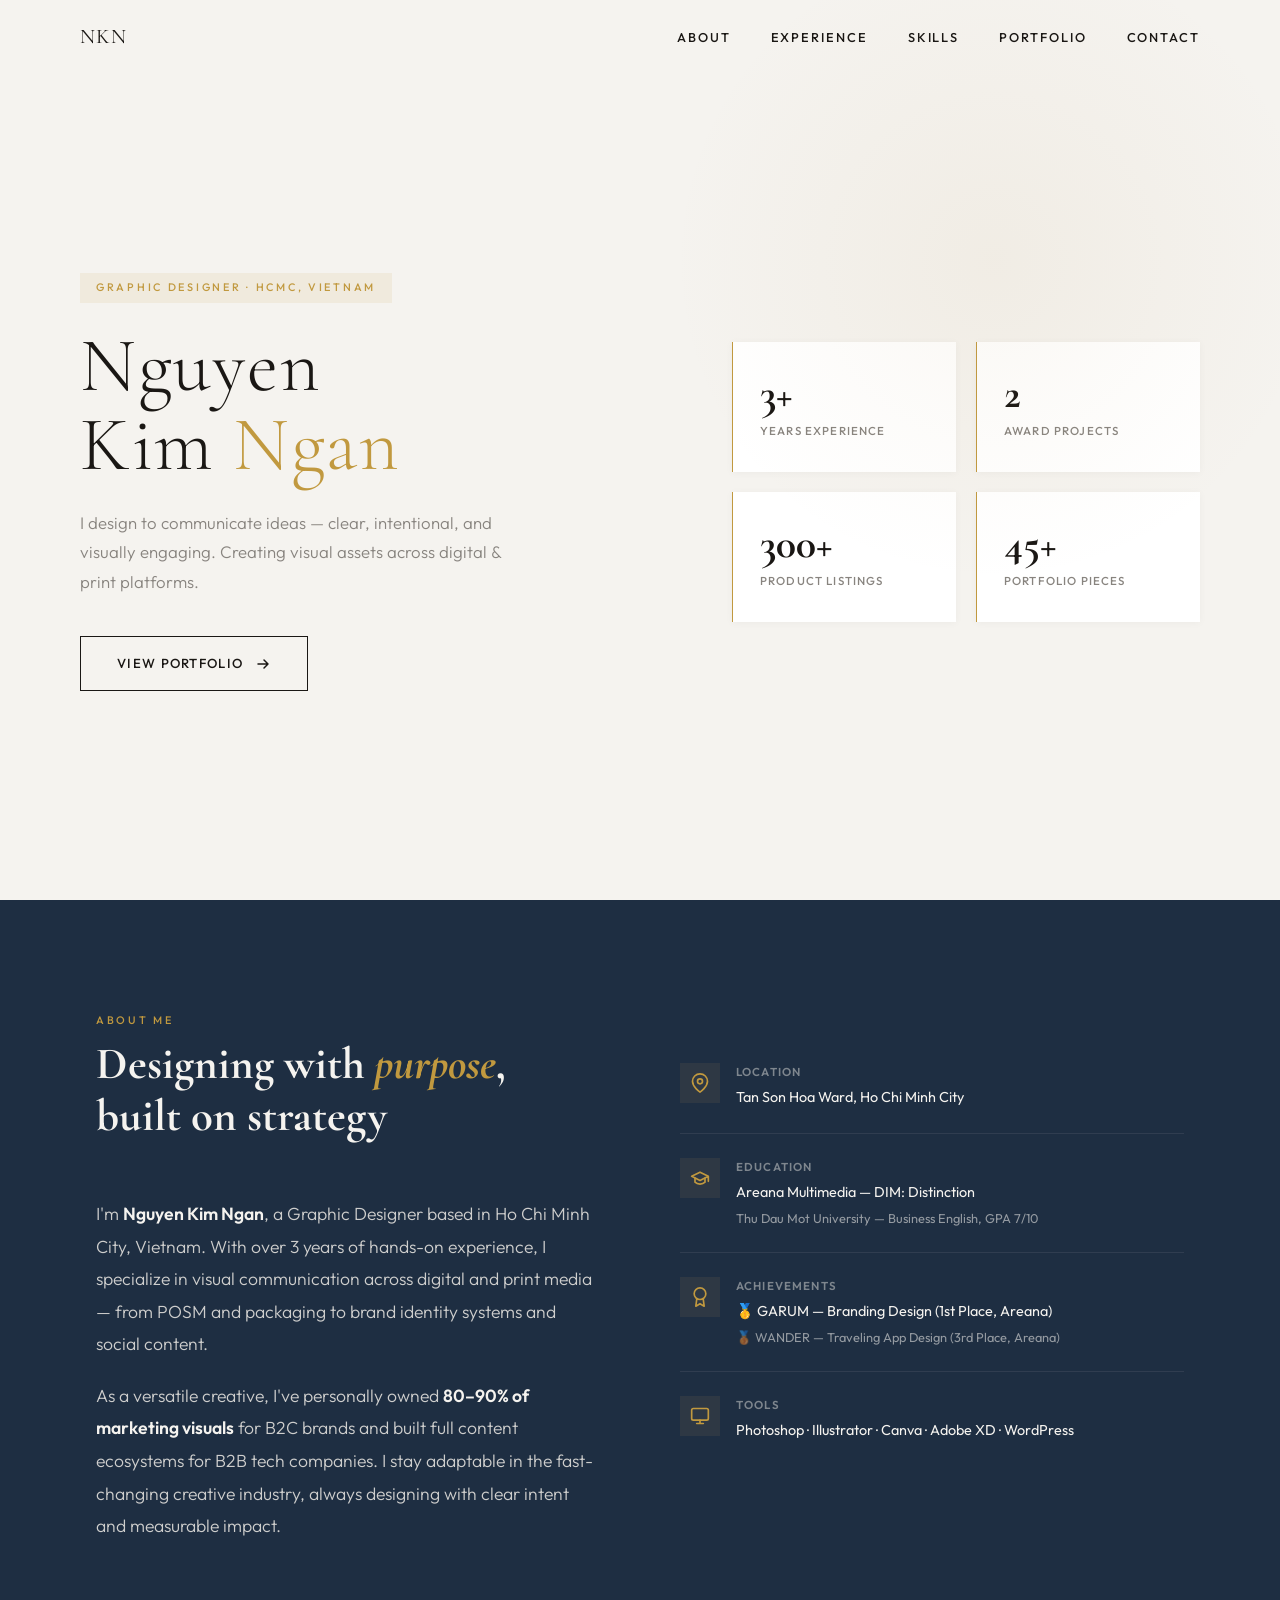
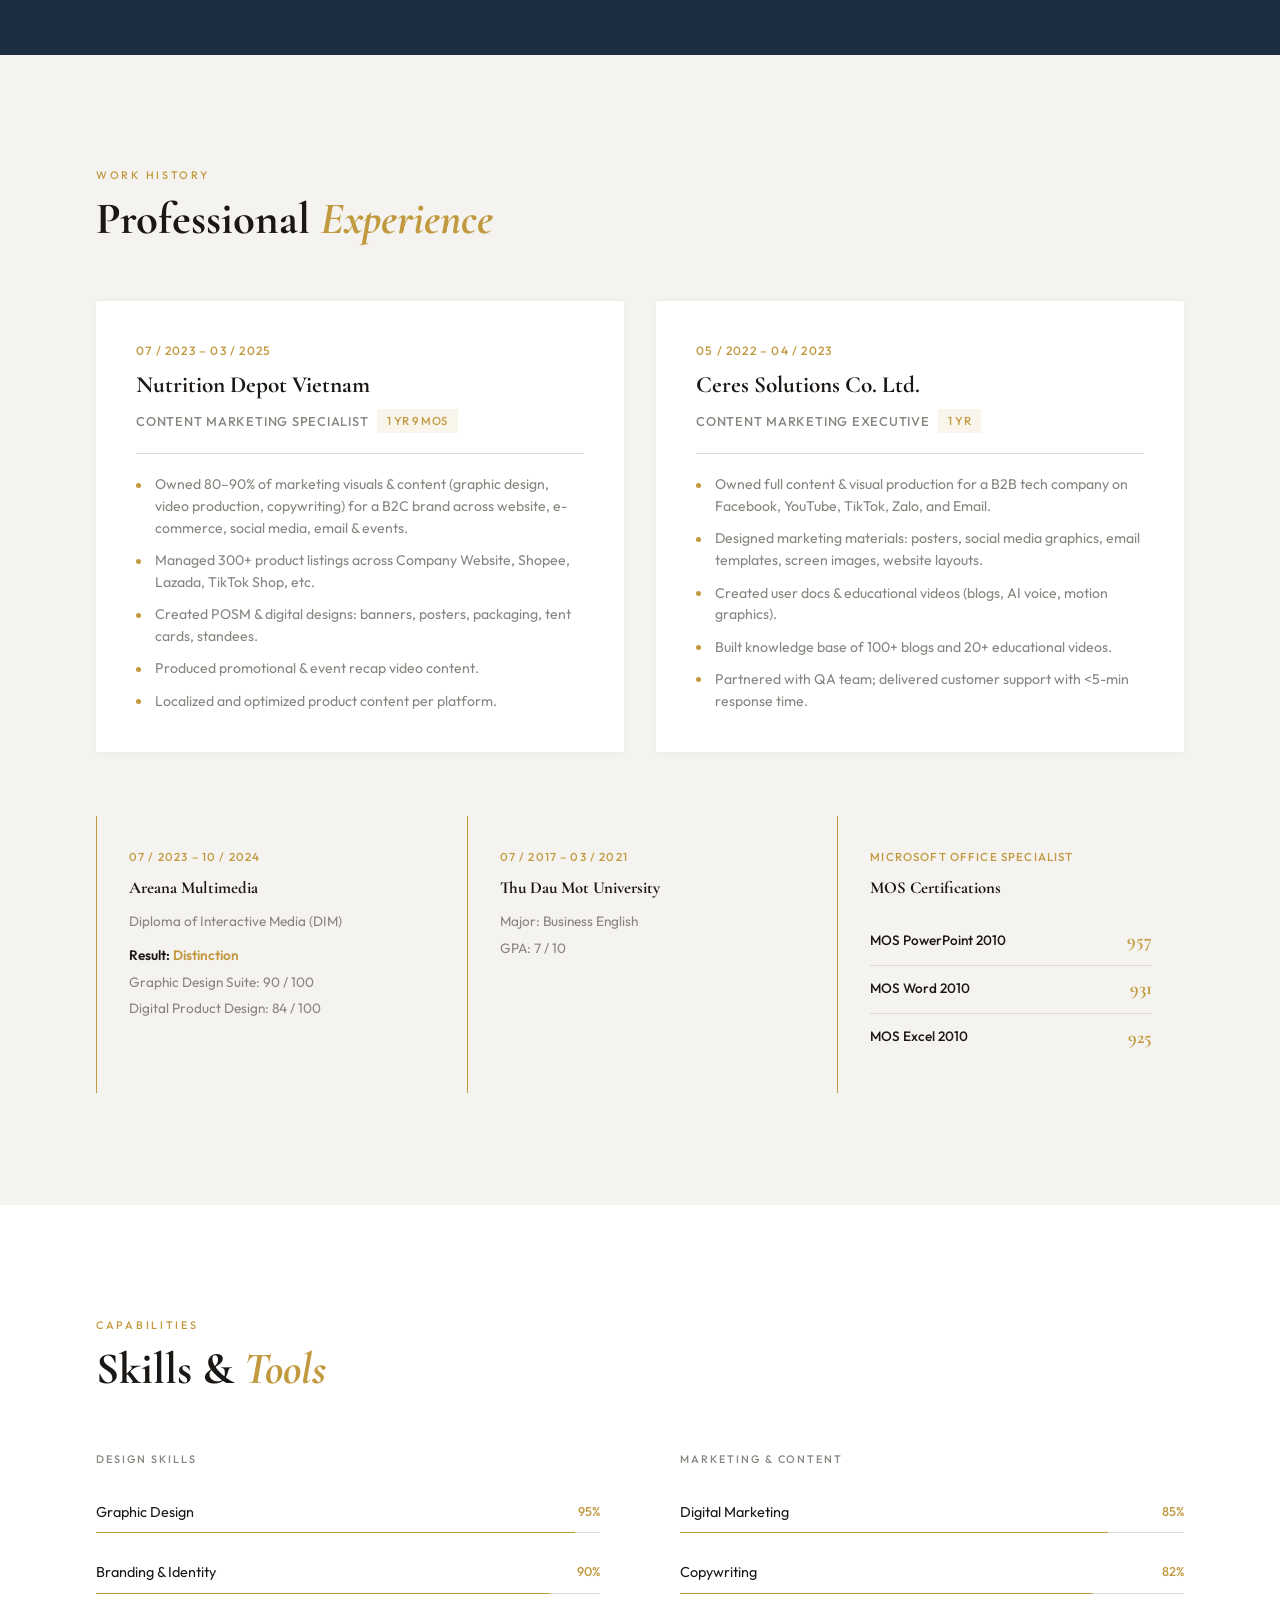
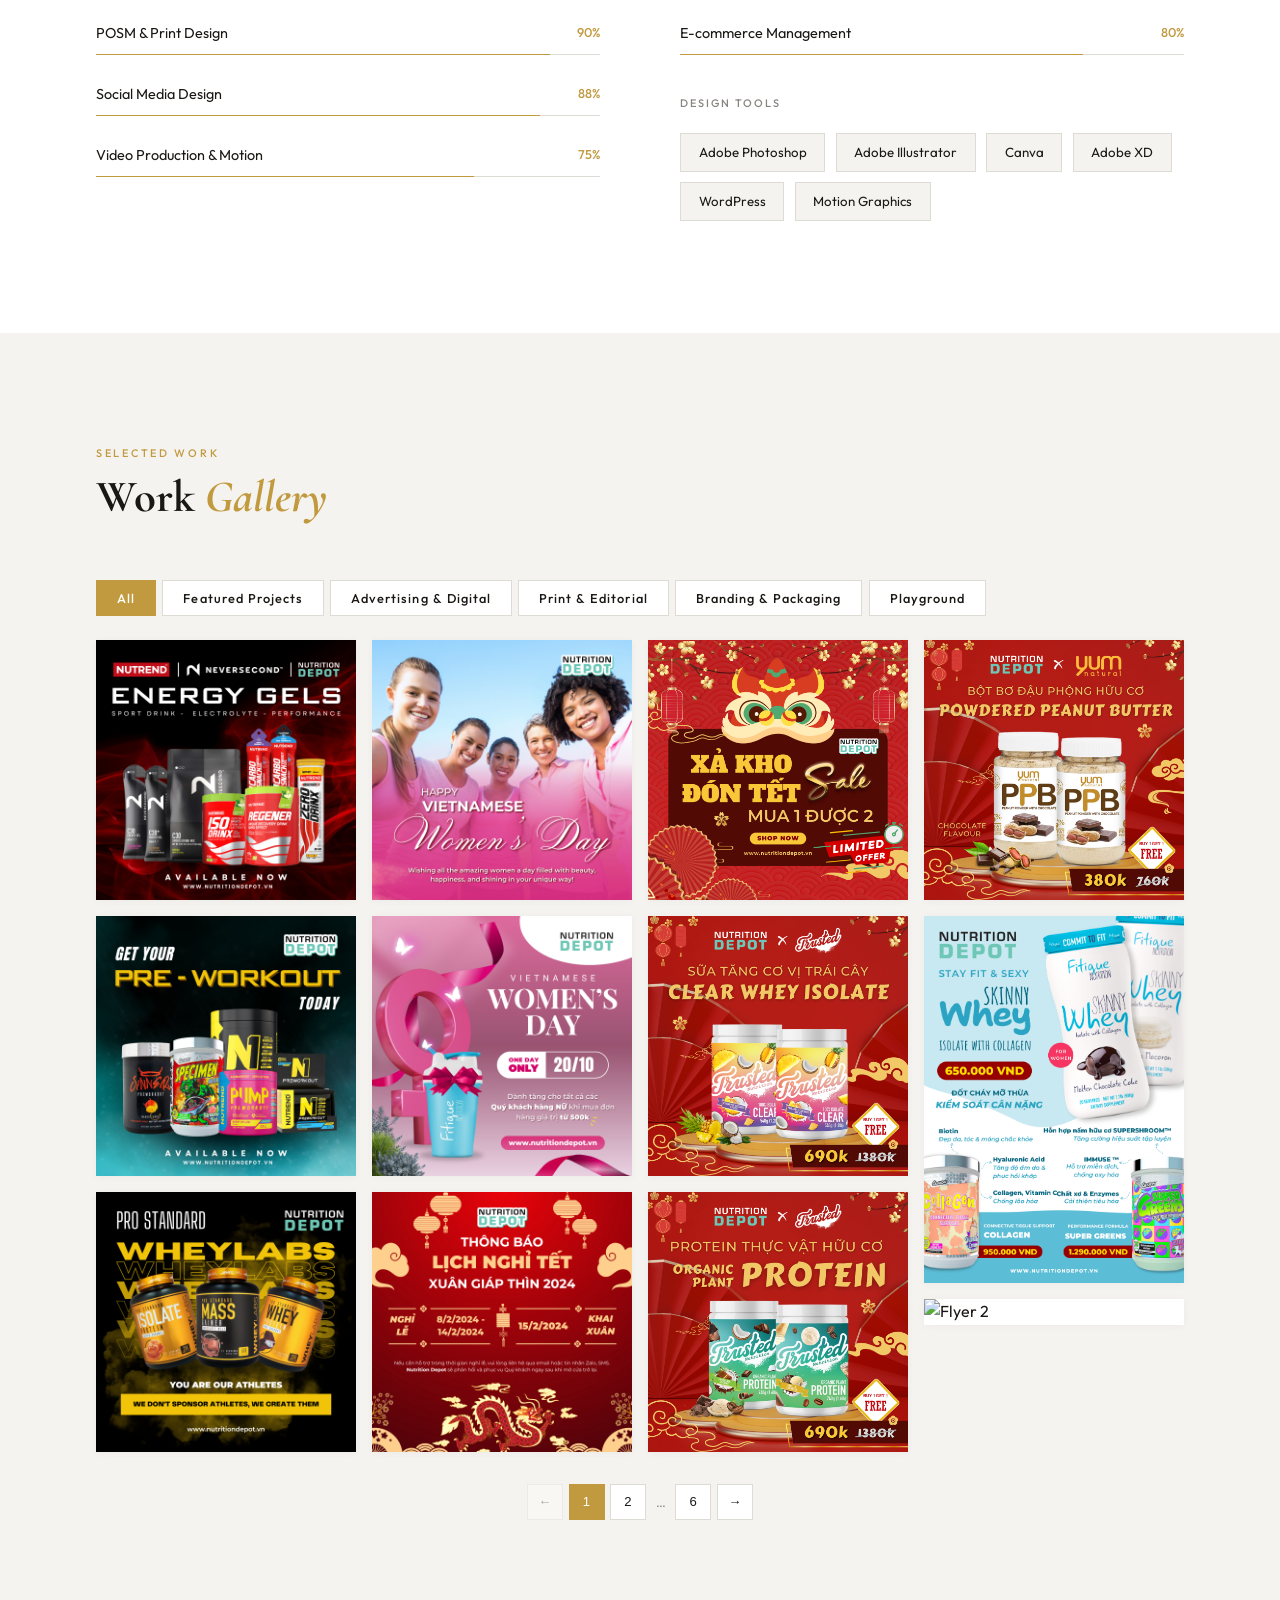
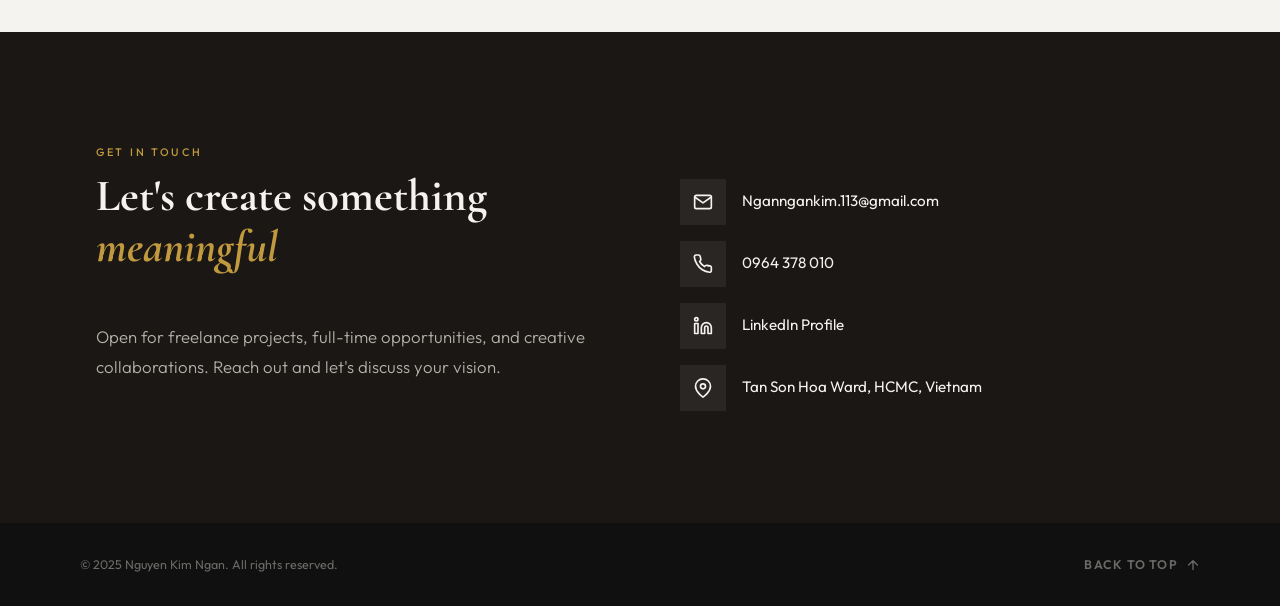
==== index.html @ 54981618 "Add files via upload" ====
<!DOCTYPE html>
<html lang="en">
<head>
  <meta charset="UTF-8">
  <meta name="viewport" content="width=device-width, initial-scale=1.0">
  <title>Nguyen Kim Ngan — Graphic Designer</title>
  <link rel="preconnect" href="https://fonts.googleapis.com">
  <link rel="preconnect" href="https://fonts.gstatic.com" crossorigin>
  <link href="https://fonts.googleapis.com/css2?family=Cormorant+Garamond:ital,wght@0,400;0,500;0,600;0,700;1,400&family=Outfit:wght@300;400;500;600&display=swap" rel="stylesheet">
  <style>
    *, *::before, *::after { box-sizing: border-box; margin: 0; padding: 0; }
    :root {
      --charcoal: #1a1714;
      --offwhite: #f5f3ef;
      --gold: #c1993f;
      --gold-light: rgba(193, 153, 63, 0.10);
      --accent: #c1993f;
      --accent-light: rgba(193, 153, 63, 0.10);
      --accent-secondary: #1e2e42;
      --pink: #e0549a;
      --pink-light: rgba(224, 84, 154, 0.10);
      --beige: #b8965a;
      --beige-light: rgba(184, 150, 90, 0.10);
      --muted: #88847f;
      --border: #dedad4;
      --white: #ffffff;
    }
    html { scroll-behavior: smooth; }
    body { font-family: 'Outfit', sans-serif; background: var(--offwhite); color: var(--charcoal); line-height: 1.6; overflow-x: hidden; }

    /* ── NAV ── */
    nav {
      position: fixed; top: 0; left: 0; right: 0; z-index: 200;
      display: flex; justify-content: space-between; align-items: center;
      padding: 1.25rem 5rem;
      transition: background .3s, border-color .3s;
    }
    nav.scrolled { background: rgba(247,245,242,.97); border-bottom: 1px solid var(--border); }
    .nav-logo { font-family: 'Cormorant Garamond', serif; font-size: 1.3rem; font-weight: 400; color: var(--charcoal); text-decoration: none; letter-spacing: .05em; }
    .nav-links { list-style: none; display: flex; gap: 2.5rem; }
    .nav-links a { font-size: .8rem; font-weight: 500; color: var(--charcoal); text-decoration: none; letter-spacing: .15em; text-transform: uppercase; transition: color .2s; }
    .nav-links a:hover { color: var(--gold); }
    .nav-toggle { display: none; flex-direction: column; gap: 5px; cursor: pointer; background: none; border: none; padding: 4px; }
    .nav-toggle span { display: block; width: 24px; height: 2px; background: var(--charcoal); transition: .3s; }

    /* ── HERO ── */
    #hero {
      min-height: 100vh; display: grid; grid-template-columns: 1.1fr .9fr;
      align-items: center; gap: 5rem; padding: 9rem 5rem 5rem;
      position: relative; overflow: hidden;
    }
    #hero::after {
      content: ''; position: absolute; top: -10%; right: -5%;
      width: 700px; height: 700px; border-radius: 50%;
      background: radial-gradient(circle, rgba(184,150,90,.07) 0%, transparent 65%);
      pointer-events: none;
    }
    .hero-tag {
      display: inline-block; font-size: .68rem; font-weight: 500;
      letter-spacing: .25em; text-transform: uppercase; color: var(--gold);
      background: var(--gold-light); padding: .4rem 1rem; border-radius: 0; margin-bottom: 1.5rem;
    }
    .hero-name {
      font-family: 'Cormorant Garamond', serif;
      font-size: clamp(3.2rem, 6vw, 5.8rem);
      font-weight: 300; line-height: 1.02; letter-spacing: .02em; margin-bottom: 1.5rem;
    }
    .hero-name .accent { color: var(--gold); }
    .hero-tagline { font-size: 1.05rem; color: var(--muted); font-weight: 300; max-width: 460px; line-height: 1.75; margin-bottom: 2.5rem; }
    .hero-cta {
      display: inline-flex; align-items: center; gap: .75rem;
      background: transparent; color: var(--charcoal); text-decoration: none;
      border: 1px solid var(--charcoal);
      padding: 1rem 2.25rem; font-size: .82rem; font-weight: 500;
      letter-spacing: .1em; text-transform: uppercase; transition: background .25s, border-color .25s, color .25s;
    }
    .hero-cta:hover { background: var(--gold); border-color: var(--gold); color: #fff; }
    .hero-cta svg { transition: transform .2s; }
    .hero-cta:hover svg { transform: translateX(4px); }
    .hero-stats { display: grid; grid-template-columns: 1fr 1fr; gap: 1.25rem; }
    .stat-card {
      padding: 2rem 1.75rem; background: var(--white); position: relative; overflow: hidden;
      box-shadow: 0 1px 8px rgba(0,0,0,.04);
    }
    .stat-card::before { content: ''; position: absolute; top: 0; left: 0; width: 1px; height: 100%; background: var(--gold); }
    .stat-num { font-family: 'Cormorant Garamond', serif; font-size: 2.6rem; font-weight: 700; line-height: 1; margin-bottom: .4rem; }
    .stat-label { font-size: .72rem; font-weight: 500; letter-spacing: .1em; text-transform: uppercase; color: var(--muted); }

    /* ── SECTIONS COMMON ── */
    section { padding: 7rem 6rem; }
    .sec-label { font-size: .68rem; font-weight: 500; letter-spacing: .25em; text-transform: uppercase; color: var(--gold); margin-bottom: .6rem; }
    .sec-title { font-family: 'Cormorant Garamond', serif; font-size: clamp(2rem, 3.5vw, 3rem); font-weight: 700; line-height: 1.15; margin-bottom: 3.5rem; }
    .sec-title em { font-style: italic; color: var(--gold); }

    /* ── ABOUT ── */
    #about { background: var(--accent-secondary); color: var(--offwhite); }
    #about .sec-title { color: var(--offwhite); }
    .about-grid { display: grid; grid-template-columns: 1fr 1fr; gap: 5rem; align-items: start; }
    .about-bio { font-size: 1.1rem; font-weight: 300; color: rgba(245,242,235,.82); line-height: 1.85; }
    .about-bio strong { color: var(--offwhite); font-weight: 600; }
    .about-bio p + p { margin-top: 1.2rem; }
    .about-items { display: flex; flex-direction: column; gap: 0; }
    .about-item {
      display: flex; gap: 1rem; align-items: flex-start;
      padding: 1.5rem 0; border-bottom: 1px solid rgba(245,242,235,.08);
    }
    .about-item:last-child { border-bottom: none; }
    .about-icon {
      width: 40px; height: 40px; border-radius: 0;
      background: rgba(184,150,90,.10); display: flex; align-items: center; justify-content: center; flex-shrink: 0;
    }
    .about-icon svg { color: var(--gold); }
    .about-item h4 { font-size: .72rem; font-weight: 600; letter-spacing: .1em; text-transform: uppercase; color: rgba(245,242,235,.45); margin-bottom: .3rem; }
    .about-item p { font-size: .9rem; color: var(--offwhite); }
    .about-item p.sub { font-size: .8rem; opacity: .55; margin-top: .2rem; }

    /* ── EXPERIENCE ── */
    #experience { background: var(--offwhite); }
    .exp-grid { display: grid; grid-template-columns: 1fr 1fr; gap: 2rem; }
    .exp-card {
      padding: 2.5rem; background: var(--white);
      box-shadow: 0 1px 8px rgba(0,0,0,.04);
      transition: transform .3s, box-shadow .3s;
    }
    .exp-card:hover { transform: translateY(-4px); box-shadow: 0 8px 32px rgba(0,0,0,.06); }
    .exp-period { font-size: .75rem; font-weight: 500; letter-spacing: .1em; text-transform: uppercase; color: var(--gold); margin-bottom: .4rem; }
    .exp-company { font-family: 'Cormorant Garamond', serif; font-size: 1.45rem; font-weight: 700; margin-bottom: .3rem; }
    .exp-role { font-size: .8rem; font-weight: 500; color: var(--muted); letter-spacing: .06em; text-transform: uppercase; padding-bottom: 1.25rem; margin-bottom: 1.25rem; border-bottom: 1px solid var(--border); display: flex; align-items: center; gap: .5rem; flex-wrap: wrap; }
    .exp-badge { font-size: .72rem; background: var(--gold-light); color: var(--gold); padding: .2rem .65rem; border-radius: 0; font-weight: 500; letter-spacing: .04em; }
    .exp-list { list-style: none; display: flex; flex-direction: column; gap: .65rem; }
    .exp-list li { font-size: .88rem; color: var(--muted); padding-left: 1.2rem; position: relative; line-height: 1.55; }
    .exp-list li::before { content: ''; position: absolute; left: 0; top: .6em; width: 5px; height: 5px; border-radius: 50%; background: var(--gold); }

    /* ── EDUCATION & CERTS ── */
    .edu-grid { display: grid; grid-template-columns: repeat(3, 1fr); gap: 1.5rem; margin-top: 4rem; }
    .edu-card { padding: 2rem; background: var(--offwhite); border-left: 1px solid var(--gold); }
    .edu-period { font-size: .72rem; font-weight: 500; color: var(--gold); letter-spacing: .1em; text-transform: uppercase; margin-bottom: .5rem; }
    .edu-school { font-family: 'Cormorant Garamond', serif; font-size: 1.05rem; font-weight: 700; margin-bottom: .6rem; }
    .edu-detail { font-size: .85rem; color: var(--muted); margin-top: .3rem; }
    .cert-row { display: flex; justify-content: space-between; align-items: center; padding: .55rem 0; border-bottom: 1px solid var(--border); }
    .cert-row:last-child { border-bottom: none; }
    .cert-name { font-size: .85rem; font-weight: 500; }
    .cert-score { font-family: 'Cormorant Garamond', serif; font-size: 1.15rem; font-weight: 700; color: var(--gold); }

    /* ── SKILLS ── */
    #skills { background: var(--white); }
    .skills-grid { display: grid; grid-template-columns: 1fr 1fr; gap: 5rem; }
    .skills-group h3 { font-size: .68rem; font-weight: 500; letter-spacing: .18em; text-transform: uppercase; color: var(--muted); margin-bottom: 2rem; }
    .skill-bar { margin-bottom: 1.75rem; }
    .skill-bar-head { display: flex; justify-content: space-between; margin-bottom: .55rem; }
    .skill-bar-name { font-size: .9rem; font-weight: 400; }
    .skill-bar-pct { font-size: .8rem; font-weight: 500; color: var(--gold); }
    .skill-track { height: 1px; background: var(--border); position: relative; overflow: hidden; }
    .skill-fill { position: absolute; top: 0; left: 0; height: 100%; background: var(--gold); width: 0; transition: width 1.2s cubic-bezier(.4,0,.2,1); }
    .tools-wrap { margin-top: 2.5rem; }
    .tools-wrap h3 { font-size: .68rem; font-weight: 500; letter-spacing: .18em; text-transform: uppercase; color: var(--muted); margin-bottom: 1.25rem; }
    .tool-tags { display: flex; flex-wrap: wrap; gap: .65rem; }
    .tool-tag { padding: .5rem 1.1rem; background: var(--offwhite); font-size: .83rem; font-weight: 400; border: 1px solid var(--border); transition: background .2s, border-color .2s, color .2s; cursor: default; }
    .tool-tag:hover { background: var(--gold); border-color: var(--gold); color: #fff; }

    /* ── PORTFOLIO TABS ── */
    #portfolio { background: var(--offwhite); }
    .port-tabs { display: flex; gap: .4rem; flex-wrap: wrap; margin-bottom: 1.5rem; }
    .port-tab { padding: .55rem 1.25rem; font-family: 'Outfit', sans-serif; font-size: .8rem; font-weight: 500; letter-spacing: .08em; border: 1px solid var(--border); background: var(--white); color: var(--charcoal); cursor: pointer; transition: all .2s; }
    .port-tab:hover { border-color: var(--charcoal); background: var(--charcoal); color: var(--offwhite); }
    .port-tab.active { background: var(--gold); border-color: var(--gold); color: #fff; }
    #portContent { transition: opacity .3s; }

    /* ── LAYOUT A — Phone Hero ── */
    .laya-hero { background: linear-gradient(135deg, #f8f6f3 0%, #eee8e3 100%); border-radius: 0; padding: 2.5rem 2rem; display: flex; align-items: center; justify-content: center; gap: 2rem; max-height: 500px; overflow: hidden; margin-bottom: 2.5rem; }
    .laya-phone { width: 200px; height: 390px; background: #1a1520; border-radius: 30px; padding: 14px 8px; box-shadow: 0 20px 60px rgba(0,0,0,.18), 0 4px 16px rgba(0,0,0,.1); position: relative; flex-shrink: 0; }
    .laya-phone::before { content: ''; position: absolute; top: 8px; left: 50%; transform: translateX(-50%); width: 50px; height: 7px; background: #2d2430; border-radius: 4px; }
    .laya-phone-screen { width: 100%; height: 100%; border-radius: 18px; overflow: hidden; background: #fff; position: relative; }
    .laya-stack { width: 100%; height: 100%; position: relative; overflow: hidden; }
    .laya-stack-img { position: absolute; width: 100%; object-fit: cover; display: block; }
    .laya-side-imgs { display: flex; flex-direction: column; gap: 10px; flex: 1; max-width: 180px; }
    .laya-side-img { width: 100%; border-radius: 0; box-shadow: 0 1px 8px rgba(0,0,0,.06); object-fit: cover; cursor: pointer; transition: transform .3s ease, box-shadow .3s ease; }
    .laya-side-img:nth-child(1) { transform: rotate(-2deg); }
    .laya-side-img:nth-child(2) { transform: rotate(1.5deg); }
    .laya-side-img:nth-child(3) { transform: rotate(-1deg); }
    .laya-side-img:hover { transform: rotate(0) scale(1.04) !important; box-shadow: 0 8px 24px rgba(0,0,0,.18); }

    /* ── LAYOUT A — Instagram Card Grid ── */
    .insta-grid { columns: 4; column-gap: 1rem; }
    .insta-card { break-inside: avoid; margin-bottom: 1rem; background: #fff; border: none; border-radius: 0; box-shadow: 0 1px 8px rgba(0,0,0,.04); overflow: hidden; cursor: pointer; transition: transform .25s ease, box-shadow .25s ease; }
    .insta-card:hover { transform: translateY(-4px); box-shadow: 0 8px 32px rgba(0,0,0,.06); }
    .insta-card-header { display: flex; align-items: center; justify-content: space-between; padding: .45rem .7rem; }
    .insta-card-user { display: flex; align-items: center; gap: .4rem; }
    .insta-avatar { width: 22px; height: 22px; border-radius: 50%; background: linear-gradient(45deg, var(--gold), #ff9a00); flex-shrink: 0; }
    .insta-username { font-size: .62rem; font-weight: 600; color: #1a1520; }
    .insta-actions-top { display: flex; gap: .3rem; color: #bbb; }
    .insta-actions-top svg { width: 13px; height: 13px; }
    .insta-card img { width: 100%; display: block; object-fit: contain; background: #f7f7f7; }
    .insta-card-footer { display: flex; gap: .45rem; align-items: center; padding: .4rem .7rem; color: #bbb; }
    .insta-card-footer svg { width: 13px; height: 13px; }

    /* ── LAYOUT B — Flipbook ── */
    .layb-flipbook { display: flex; flex-direction: column; align-items: center; gap: 1.5rem; margin-bottom: 3rem; position: relative; }
    .layb-flip-stage { display: flex; align-items: center; gap: 1rem; width: 100%; max-width: 1100px; position: relative; }
    .layb-nav-btn { width: 46px; height: 46px; flex-shrink: 0; border-radius: 0; background: var(--white); border: 1px solid var(--border); color: var(--charcoal); font-size: 1.1rem; cursor: pointer; display: flex; align-items: center; justify-content: center; transition: all .2s; }
    .layb-nav-btn:hover:not(:disabled) { background: var(--gold); border-color: var(--gold); color: #fff; }
    .layb-nav-btn:disabled { opacity: .3; cursor: default; }
    .layb-book-wrap { flex: 1; min-width: 0; }
    .layb-indicator { font-size: .72rem; font-weight: 500; letter-spacing: .1em; text-transform: uppercase; color: var(--muted); }

    /* ── Magazine book container ── */
    .magazine-book-container {
      flex: 1; min-width: 0;
      perspective: 1400px;
      display: flex; flex-direction: column; align-items: center;
      padding: 1rem 0 1rem;
    }
    .magazine-book-inner {
      position: relative;
      transform: rotateX(25deg) rotateZ(-1deg);
      transform-style: preserve-3d;
      transform-origin: center 70%;
      transition: transform 0.4s ease;
      box-shadow: 0 25px 50px rgba(0,0,0,.12), 0 8px 16px rgba(0,0,0,.06);
    }
    .magazine-book-inner::before {
      content: ''; pointer-events: none; z-index: 1;
      position: absolute; top: 2px; right: -4px;
      width: 4px; height: calc(100% - 4px);
      box-shadow: 2px 0 0 #ece8e4, 4px 0 0 #e8e4e0;
    }
    .magazine-book-inner::after {
      content: '';
      position: absolute; bottom: -5px; left: 2%; right: 2%;
      height: 5px;
      background: linear-gradient(to bottom, #d5d0cb, #c8c3be);
      border-radius: 0 0 2px 2px;
      transform: rotateX(-90deg);
      transform-origin: top;
    }
    .magazine-surface-shadow {
      width: 80%; height: 24px; margin: -4px auto 0;
      background: radial-gradient(ellipse, rgba(0,0,0,.10) 0%, transparent 65%);
      filter: blur(12px);
    }
    .stf__parent::after {
      content: '';
      position: absolute; top: 0; left: 50%;
      transform: translateX(-50%);
      width: 16px; height: 100%;
      background: linear-gradient(to right,
        transparent 0%,
        rgba(0,0,0,.04) 35%,
        rgba(0,0,0,.07) 50%,
        rgba(0,0,0,.04) 65%,
        transparent 100%
      );
      pointer-events: none;
      z-index: 10;
    }

    /* ── StPageFlip magazine page styles ── */
    .magazine-page { background: #faf8f5; background-image: url("data:image/svg+xml,%3Csvg xmlns='http://www.w3.org/2000/svg' width='200' height='200'%3E%3Cfilter id='n'%3E%3CfeTurbulence type='fractalNoise' baseFrequency='0.75' numOctaves='4' stitchTiles='stitch'/%3E%3CfeColorMatrix type='saturate' values='0'/%3E%3C/filter%3E%3Crect width='200' height='200' filter='url(%23n)' opacity='0.035'/%3E%3C/svg%3E"); font-family: 'Outfit', sans-serif; overflow: hidden; display: flex; flex-direction: column; height: 100%; box-sizing: border-box; position: relative; }
    .magazine-page-cover { position: relative; background: var(--charcoal); color: var(--offwhite); display: flex; flex-direction: column; height: 100%; box-sizing: border-box; overflow: hidden; padding: 0; }
    .mag-cover-img-bg { position: absolute; inset: 0; overflow: hidden; }
    .mag-cover-img-bg img { width: 100%; height: 100%; object-fit: cover; display: block; opacity: 0.52; }
    .mag-cover-content { position: relative; z-index: 2; display: flex; flex-direction: column; height: 100%; background: linear-gradient(to bottom, rgba(26,23,20,.5) 0%, rgba(26,23,20,.08) 42%, rgba(26,23,20,.72) 100%); padding: 1.4rem 1.25rem; justify-content: space-between; }
    .mag-cover-head { display: flex; justify-content: space-between; align-items: center; }
    .mag-cover-label { font-size: .52rem; font-weight: 600; letter-spacing: .22em; text-transform: uppercase; color: rgba(255,255,255,.6); }
    .mag-cover-tag { font-size: .52rem; letter-spacing: .1em; color: rgba(255,255,255,.4); }
    .mag-cover-mid { text-align: center; }
    .mag-cover-title { font-family: 'Cormorant Garamond', serif; font-size: clamp(1.4rem, 3vw, 2.2rem); font-weight: 700; line-height: 1.0; letter-spacing: .06em; text-transform: uppercase; text-shadow: 0 2px 12px rgba(0,0,0,.4); margin-bottom: .4rem; }
    .mag-cover-sub { font-size: .55rem; font-weight: 500; letter-spacing: .2em; text-transform: uppercase; color: rgba(255,255,255,.6); }
    .mag-cover-foot { text-align: center; }
    .mag-cover-issue { font-size: .52rem; letter-spacing: .12em; color: rgba(255,255,255,.45); }
    .magazine-page-spread { display: flex; flex-direction: column; height: 100%; padding: 0.55rem; box-sizing: border-box; }
    .magazine-page-spread-img { flex: 1; overflow: hidden; cursor: pointer; position: relative; box-shadow: inset 0 0 0 1px rgba(0,0,0,.05); }
    .magazine-page-spread-img img { width: 100%; height: 100%; object-fit: cover; display: block; transition: transform .4s ease; }
    .magazine-page-spread-img:hover img { transform: scale(1.02); }
    .magazine-page-caption { padding: .45rem .2rem .1rem; display: flex; justify-content: space-between; align-items: baseline; flex-shrink: 0; }
    .mag-pg-title { font-family: 'Cormorant Garamond', serif; font-size: .8rem; font-weight: 600; color: var(--charcoal); letter-spacing: .02em; white-space: nowrap; overflow: hidden; text-overflow: ellipsis; max-width: 82%; }
    .mag-pg-num { font-size: .52rem; color: var(--muted); font-weight: 500; letter-spacing: .1em; flex-shrink: 0; }
    .magazine-page-back { background: var(--charcoal); color: var(--offwhite); display: flex; flex-direction: column; align-items: center; justify-content: center; text-align: center; padding: 2.5rem 2rem; height: 100%; box-sizing: border-box; }
    .mag-back-icon { font-size: 1.5rem; color: var(--gold); margin-bottom: 1.25rem; line-height: 1; }
    .mag-back-title { font-family: 'Cormorant Garamond', serif; font-size: clamp(1rem, 2.2vw, 1.55rem); font-weight: 400; font-style: italic; line-height: 1.4; color: var(--offwhite); margin-bottom: .85rem; }
    .mag-back-sub { font-size: .6rem; color: rgba(245,242,235,.38); letter-spacing: .14em; text-transform: uppercase; }
    .magazine-page-img { flex: 0 0 68%; overflow: hidden; background: #f0ede8; cursor: pointer; }
    .magazine-page-img img { width: 100%; height: 100%; object-fit: contain; display: block; transition: transform .4s ease; }
    .magazine-page-img:hover img { transform: scale(1.04); }
    .magazine-page-info { flex: 1; padding: 1rem 1.25rem 1.75rem; display: flex; flex-direction: column; justify-content: center; border-top: 1px solid var(--border); position: relative; }
    .magazine-page-cat   { font-size: .58rem; font-weight: 700; letter-spacing: .14em; text-transform: uppercase; color: var(--gold); margin-bottom: .3rem; }
    .magazine-page-title { font-family: 'Cormorant Garamond', serif; font-size: .95rem; font-weight: 700; line-height: 1.2; margin-bottom: .25rem; color: var(--charcoal); }
    .magazine-page-num   { position: absolute; bottom: .55rem; right: .75rem; font-size: .58rem; font-weight: 600; color: var(--muted); opacity: .45; letter-spacing: .08em; }
    .mag-cover-count { font-family: 'Cormorant Garamond', serif; font-size: clamp(1.2rem, 2vw, 1.8rem); font-weight: 700; color: var(--gold); }
    .mag-end-icon    { font-size: 2rem; color: var(--gold); margin-bottom: 1rem; line-height: 1; }
    .mag-end-title   { font-family: 'Cormorant Garamond', serif; font-size: clamp(1.1rem, 2.2vw, 1.8rem); font-weight: 700; line-height: 1.15; color: var(--charcoal); margin-bottom: .6rem; }
    .mag-end-sub     { font-size: .68rem; color: var(--muted); margin-bottom: 1rem; }

    /* ── LAYOUT B — Scene Grid ── */
    .scene-grid { display: grid; grid-template-columns: repeat(3, 1fr); gap: 1.5rem; }
    .scene-card { aspect-ratio: 1; border-radius: 0; overflow: hidden; background: #f0ece8; box-shadow: 0 1px 8px rgba(0,0,0,.04); cursor: pointer; transition: transform .25s ease, box-shadow .25s ease; }
    .scene-card:hover { transform: scale(1.02); box-shadow: 0 8px 32px rgba(0,0,0,.06); }
    .scene-card img { width: 100%; height: 100%; object-fit: cover; display: block; }

    /* ── Empty state ── */
    .tab-empty { text-align: center; padding: 5rem 2rem; color: var(--muted); }
    .tab-empty p { font-size: .9rem; margin-top: .5rem; }

    /* ── TAB PANEL ── */
    .tab-panel { display: none; }
    .tab-panel.active { display: block; animation: tabFade .3s ease; }
    @keyframes tabFade { from { opacity: 0; } to { opacity: 1; } }

    /* ── LAYOUT C — Simple Grid ── */
    .layc-grid { columns: 4; column-gap: 1rem; }
    .layc-card { break-inside: avoid; margin-bottom: 1rem; border-radius: 0; overflow: hidden; background: var(--white); box-shadow: 0 1px 8px rgba(0,0,0,.04); cursor: pointer; position: relative; border: none; transition: transform .25s ease, box-shadow .25s ease; }
    .layc-card:hover { transform: translateY(-4px); box-shadow: 0 8px 32px rgba(0,0,0,.06); }
    .layc-card img { width: 100%; display: block; }
    .layc-overlay { position: absolute; inset: 0; background: rgba(26,21,32,.72); opacity: 0; display: flex; flex-direction: column; align-items: center; justify-content: center; text-align: center; padding: 1rem; transition: opacity .25s; }
    .layc-card:hover .layc-overlay { opacity: 1; }
    .layc-overlay-title { font-size: .85rem; font-weight: 600; color: #fff; margin-bottom: .3rem; }
    .layc-overlay-cat { font-size: .68rem; font-weight: 600; letter-spacing: .1em; text-transform: uppercase; color: var(--gold); }

    /* ── Responsive ── */
    @media (max-width: 1100px) { .insta-grid { columns: 3; } .scene-grid { grid-template-columns: repeat(2, 1fr); } .layc-grid { columns: 3; } }
    @media (max-width: 768px) { .insta-grid { columns: 2; } .layc-grid { columns: 2; } }
    @media (max-width: 480px) { .scene-grid { grid-template-columns: 1fr; } .laya-hero { flex-direction: column; max-height: none; } .layc-grid { grid-template-columns: repeat(2, 1fr); } }

    /* ── LIGHTBOX ── */
    .lightbox {
      position: fixed; inset: 0; z-index: 999;
      background: rgba(15,15,15,.96);
      display: flex; align-items: center; justify-content: center;
      opacity: 0; pointer-events: none; transition: opacity .3s;
    }
    .lightbox.open { opacity: 1; pointer-events: all; }
    .lb-inner { position: relative; display: flex; flex-direction: column; align-items: center; max-width: 90vw; }
    .lb-img { max-width: 85vw; max-height: 80vh; object-fit: contain; display: block; }
    .lb-caption { color: #fff; font-size: .88rem; font-weight: 500; margin-top: 1rem; opacity: .75; }
    .lb-caption em { color: var(--gold); font-style: normal; font-size: .72rem; letter-spacing: .1em; text-transform: uppercase; margin-left: .6rem; }
    .lb-close {
      position: absolute; top: -2.5rem; right: 0;
      background: none; border: none; color: #fff; font-size: 1.4rem;
      cursor: pointer; opacity: .6; transition: opacity .2s, color .2s; line-height: 1;
    }
    .lb-close:hover { opacity: 1; color: var(--gold); }
    .lb-nav {
      position: fixed; top: 50%; transform: translateY(-50%);
      background: rgba(255,255,255,.08); border: none; color: #fff;
      width: 50px; height: 50px; display: flex; align-items: center; justify-content: center;
      cursor: pointer; font-size: 1.25rem; transition: background .2s;
    }
    .lb-nav:hover { background: var(--gold); }
    .lb-prev { left: 1.5rem; }
    .lb-next { right: 1.5rem; }
    .lb-counter { position: absolute; bottom: -2.5rem; left: 50%; transform: translateX(-50%); font-size: .75rem; color: rgba(255,255,255,.4); letter-spacing: .08em; white-space: nowrap; }

    /* ── CONTACT ── */
    #contact { background: var(--charcoal); color: var(--offwhite); }
    #contact .sec-title { color: var(--offwhite); }
    .contact-grid { display: grid; grid-template-columns: 1fr 1fr; gap: 5rem; align-items: start; }
    .contact-intro { font-size: 1.05rem; color: rgba(245,242,235,.7); font-weight: 300; line-height: 1.8; margin-top: -.5rem; }
    .contact-links { display: flex; flex-direction: column; gap: 1rem; margin-top: .5rem; }
    .contact-link { display: flex; align-items: center; gap: 1rem; color: var(--offwhite); text-decoration: none; font-size: .95rem; transition: color .2s; }
    .contact-link:hover { color: var(--gold); }
    .c-icon { width: 46px; height: 46px; background: rgba(245,242,235,.07); display: flex; align-items: center; justify-content: center; flex-shrink: 0; transition: background .2s; }
    .contact-link:hover .c-icon { background: var(--gold); }

    /* ── FOOTER ── */
    footer {
      background: #101010; color: rgba(245,242,235,.4);
      padding: 2rem 5rem; display: flex; justify-content: space-between; align-items: center;
    }
    .foot-copy { font-size: .78rem; }
    .back-top { display: flex; align-items: center; gap: .5rem; color: rgba(245,242,235,.4); text-decoration: none; font-size: .78rem; font-weight: 600; letter-spacing: .1em; text-transform: uppercase; transition: color .2s; }
    .back-top:hover { color: var(--gold); }

    /* ── ANIMATIONS ── */
    .fade { opacity: 0; transform: translateY(22px); transition: opacity .7s ease, transform .7s ease; }
    .fade.in { opacity: 1; transform: none; }
    .fade.d1 { transition-delay: .1s; }
    .fade.d2 { transition-delay: .2s; }
    .fade.d3 { transition-delay: .3s; }
    .fade.d4 { transition-delay: .4s; }

    /* ── RESPONSIVE ── */
    @media (max-width: 1100px) {
      section, nav, footer { padding-left: 3rem; padding-right: 3rem; }
      #hero { padding-left: 3rem; padding-right: 3rem; }
    }
    @media (max-width: 880px) {
      section { padding: 5rem 2.5rem; }
      nav { padding: 1.25rem 2rem; }
      footer { padding: 1.75rem 2rem; }
      #hero { grid-template-columns: 1fr; padding: 6.5rem 2rem 3rem; min-height: auto; gap: 3rem; }
      .about-grid, .exp-grid, .contact-grid, .skills-grid { grid-template-columns: 1fr; gap: 2.5rem; }
      .edu-grid { grid-template-columns: 1fr; }
      .hero-stats { grid-template-columns: repeat(4, 1fr); }
      .nav-links { display: none; flex-direction: column; position: absolute; top: 100%; left: 0; right: 0; background: var(--offwhite); padding: 1.25rem 2rem 1.75rem; box-shadow: 0 8px 32px rgba(0,0,0,.1); gap: 1rem; }
      .nav-links.open { display: flex; }
      .nav-toggle { display: flex; }
    }
    @media (max-width: 600px) {
      .hero-stats { grid-template-columns: 1fr 1fr; }
      footer { flex-direction: column; gap: 1rem; text-align: center; }
    }



/* ── PAGINATION ── */
.pg-wrap {
  display: flex; justify-content: center; align-items: center;
  gap: .35rem; margin-top: 2rem;
  /* Thoát khỏi masonry columns */
  column-span: all;
  break-before: column;
  width: 100%;
}
.pg-btn {
  min-width: 36px; height: 36px; padding: 0 .6rem;
  border: 1px solid var(--border); background: var(--white);
  color: var(--charcoal); font-size: .82rem; font-weight: 500;
  cursor: pointer; display: flex; align-items: center; justify-content: center;
  transition: all .2s; letter-spacing: .04em;
}
.pg-btn:hover:not(:disabled):not(.pg-active) { border-color: var(--charcoal); background: var(--charcoal); color: var(--offwhite); }
.pg-btn.pg-active { background: var(--gold); border-color: var(--gold); color: #fff; cursor: default; }
.pg-btn:disabled { opacity: .35; cursor: default; }
.pg-dots { font-size: .82rem; color: var(--muted); padding: 0 .25rem; line-height: 36px; }

/* ── PLAIN MASONRY GRID (Advertising tab) ── */
.plain-masonry-grid {
  columns: 4;
  column-gap: 1rem;
}
.plain-masonry-card {
  break-inside: avoid;
  margin-bottom: 1rem;
  background: var(--white);
  box-shadow: 0 1px 8px rgba(0,0,0,.04);
  overflow: hidden;
  cursor: pointer;
  transition: transform .25s ease, box-shadow .25s ease;
}
.plain-masonry-card:hover { transform: translateY(-4px); box-shadow: 0 8px 32px rgba(0,0,0,.08); }
.plain-masonry-card img { width: 100%; display: block; }
@media (max-width: 1100px) { .plain-masonry-grid { columns: 3; } }
@media (max-width: 700px)  { .plain-masonry-grid { columns: 2; } }

/* ── PRINT SUB-TABS ── */
.print-subtabs {
  display: flex;
  justify-content: center;
  gap: 0;
  margin-bottom: 3rem;
  border-bottom: 1px solid var(--border);
}
.print-tab {
  background: none;
  border: none;
  font-size: .78rem;
  font-weight: 500;
  letter-spacing: .12em;
  text-transform: uppercase;
  color: var(--muted);
  cursor: pointer;
  position: relative;
  padding: .75rem 2rem .65rem;
  transition: color .2s;
}
.print-tab:hover { color: var(--charcoal); }
.print-tab.active { color: var(--charcoal); }
.print-tab.active::after {
  content: '';
  position: absolute;
  left: 0; bottom: -1px;
  width: 100%; height: 2px;
  background: var(--gold);
}

/* ── MAGAZINE FLIPBOOK ── */
.mag-section { display: flex; flex-direction: column; align-items: center; gap: 1.5rem; }

.mag-book-wrapper {
  width: 100%;
  display: flex;
  flex-direction: column;
  align-items: center;
  gap: 1.5rem;
}

.mag-flip-controls {
  display: flex;
  align-items: center;
  gap: 1.5rem;
}
.mag-flip-btn {
  width: 44px; height: 44px;
  border: 1px solid var(--border);
  background: var(--white);
  color: var(--charcoal);
  font-size: 1rem;
  cursor: pointer;
  display: flex; align-items: center; justify-content: center;
  transition: all .2s;
  flex-shrink: 0;
}
.mag-flip-btn:hover:not(:disabled) { background: var(--gold); border-color: var(--gold); color: #fff; }
.mag-flip-btn:disabled { opacity: .3; cursor: default; }
.mag-flip-indicator {
  font-size: .72rem;
  font-weight: 500;
  letter-spacing: .12em;
  text-transform: uppercase;
  color: var(--muted);
  min-width: 100px;
  text-align: center;
}

.mag-book-stage {
  width: 100%;
  max-width: 680px;
  display: flex;
  justify-content: center;
  align-items: center;
  padding: 0.25rem 0 0.25rem;
}

#magBook { background: transparent; }

.mag-page {
  background: #faf8f5;
  font-family: 'Outfit', sans-serif;
  overflow: hidden;
  display: flex;
  flex-direction: column;
  height: 100%;
  box-sizing: border-box;
  position: relative;
}

.mag-page-cover {
  height: 100%; box-sizing: border-box;
  overflow: hidden; position: relative;
  background: #000;
}
.mag-cover-bg { position: absolute; inset: 0; }
.mag-cover-bg img { width: 100%; height: 100%; object-fit: cover; display: block; opacity: 1; }
/* hide overlay elements — pure image cover */
.mag-cover-overlay { display: none; }

.mag-page-inner {
  display: flex; flex-direction: column;
  height: 100%; padding: 0;
}
.mag-page-img-wrap {
  flex: 1; overflow: hidden; cursor: pointer;
  position: relative;
}
.mag-page-img-wrap img {
  width: 100%; height: 100%;
  object-fit: cover; display: block;
  transition: transform .4s ease;
}
.mag-page-img-wrap:hover img { transform: none; }
.mag-page-footer {
  padding: .5rem .8rem .35rem;
  display: flex; justify-content: space-between; align-items: baseline;
  border-top: 1px solid rgba(0,0,0,.06);
  flex-shrink: 0;
  background: #faf8f5;
}
.mag-page-name { font-family: 'Cormorant Garamond', serif; font-size: .78rem; font-weight: 600; color: var(--charcoal); overflow: hidden; text-overflow: ellipsis; white-space: nowrap; max-width: 80%; }
.mag-page-num  { font-size: .52rem; color: var(--muted); letter-spacing: .1em; flex-shrink: 0; }

.mag-page-back {
  height: 100%; box-sizing: border-box;
  overflow: hidden; position: relative;
  background: #000;
}
/* back cover shows pure image — all text/overlay hidden */
.mag-back-pos { display: none; }

/* ── MOCKUP GRID ── */
.mag-mockup-section { width: 100%; margin-top: .5rem; }
.mag-mockup-divider {
  display: flex; align-items: center; gap: 1.25rem;
  margin-bottom: 1.75rem;
}
.mag-mockup-divider span {
  font-size: .68rem; font-weight: 500; letter-spacing: .2em;
  text-transform: uppercase; color: var(--muted); white-space: nowrap;
}
.mag-mockup-divider::before,
.mag-mockup-divider::after { content: ''; flex: 1; height: 1px; background: var(--border); }
.mag-mockup-grid {
  columns: 4;
  column-gap: 1rem;
}
.mag-mockup-card {
  break-inside: avoid;
  margin-bottom: 1rem;
  overflow: hidden;
  background: var(--white);
  box-shadow: 0 1px 8px rgba(0,0,0,.05);
  cursor: pointer;
  transition: transform .25s ease, box-shadow .25s ease;
}
.mag-mockup-card:hover { transform: translateY(-4px); box-shadow: 0 8px 32px rgba(0,0,0,.08); }
.mag-mockup-card img { width: 100%; display: block; }

/* ── STANDEE / TENTCARD GRID ── */
.print-simple-grid {
  columns: 4;
  column-gap: 1rem;
}
.print-simple-card {
  break-inside: avoid;
  margin-bottom: 1rem;
  background: var(--white);
  box-shadow: 0 1px 8px rgba(0,0,0,.04);
  cursor: pointer;
  overflow: hidden;
  transition: transform .25s ease, box-shadow .25s ease;
}
.print-simple-card:hover { transform: translateY(-4px); box-shadow: 0 10px 36px rgba(0,0,0,.08); }
.print-simple-card img { width: 100%; display: block; background: #f7f5f2; transition: transform .35s ease; }
.print-simple-card:hover img { transform: scale(1.04); }

@media (max-width: 900px) {
  .mag-mockup-grid { columns: 3; }
  .print-simple-grid { columns: 3; }
}
@media (max-width: 600px) {
  .mag-mockup-grid { columns: 2; }
  .print-simple-grid { columns: 2; }
}


/* ── MOCKUP ZOOM MODAL ── */
.mockup-zoom-modal {
  position: fixed; inset: 0; z-index: 1000;
  background: rgba(10,10,10,.92);
  display: flex; align-items: center; justify-content: center;
  opacity: 0; pointer-events: none;
  transition: opacity .25s;
}
.mockup-zoom-modal.open { opacity: 1; pointer-events: all; }

.mzm-inner {
  position: relative;
  display: flex; flex-direction: column; align-items: center;
  gap: 1rem;
  width: 90vw; max-width: 900px;
}

.mzm-close {
  position: absolute; top: -2.5rem; right: 0;
  background: none; border: none; color: #fff;
  font-size: 1.4rem; cursor: pointer; opacity: .6;
  transition: opacity .2s, color .2s; line-height: 1;
}
.mzm-close:hover { opacity: 1; color: var(--gold); }

.mzm-img-wrap {
  overflow: hidden;
  cursor: grab;
  width: 100%;
  display: flex; align-items: center; justify-content: center;
  max-height: 78vh;
}
.mzm-img-wrap:active { cursor: grabbing; }
.mzm-img-wrap img {
  max-width: 100%; max-height: 78vh;
  object-fit: contain; display: block;
  transform-origin: center center;
  transition: transform .2s ease;
  user-select: none; pointer-events: none;
}

.mzm-controls {
  display: flex; align-items: center; gap: 1rem;
}
.mzm-btn {
  width: 38px; height: 38px;
  border: 1px solid rgba(255,255,255,.2);
  background: rgba(255,255,255,.08);
  color: #fff; font-size: 1.1rem;
  cursor: pointer; display: flex; align-items: center; justify-content: center;
  transition: background .2s, border-color .2s;
  border-radius: 0;
}
.mzm-btn:hover { background: var(--gold); border-color: var(--gold); }
.mzm-zoom-pct {
  font-size: .75rem; font-weight: 500; letter-spacing: .08em;
  color: rgba(255,255,255,.6); min-width: 48px; text-align: center;
}
.mzm-hint {
  font-size: .65rem; color: rgba(255,255,255,.25);
  letter-spacing: .1em; text-transform: uppercase;
}

  </style>
</head>
<body>

<!-- NAV -->
<nav id="nav">
  <a class="nav-logo" href="#hero">NKN</a>
  <button class="nav-toggle" id="navToggle" aria-label="Toggle menu">
    <span></span><span></span><span></span>
  </button>
  <ul class="nav-links" id="navLinks">
    <li><a href="#about">About</a></li>
    <li><a href="#experience">Experience</a></li>
    <li><a href="#skills">Skills</a></li>
    <li><a href="#portfolio">Portfolio</a></li>
    <li><a href="#contact">Contact</a></li>
  </ul>
</nav>

<!-- HERO -->
<section id="hero">
  <div class="hero-content fade">
    <div class="hero-tag">Graphic Designer · HCMC, Vietnam</div>
    <h1 class="hero-name">Nguyen<br>Kim <span class="accent">Ngan</span></h1>
    <p class="hero-tagline">I design to communicate ideas — clear, intentional, and visually engaging. Creating visual assets across digital &amp; print platforms.</p>
    <a href="#portfolio" class="hero-cta">
      View Portfolio
      <svg width="16" height="16" viewBox="0 0 16 16" fill="none"><path d="M3 8H13M13 8L9 4M13 8L9 12" stroke="currentColor" stroke-width="1.5" stroke-linecap="round" stroke-linejoin="round"/></svg>
    </a>
  </div>
  <div class="hero-visual fade d2">
    <div class="hero-stats">
      <div class="stat-card"><div class="stat-num">3+</div><div class="stat-label">Years Experience</div></div>
      <div class="stat-card"><div class="stat-num">2</div><div class="stat-label">Award Projects</div></div>
      <div class="stat-card"><div class="stat-num">300+</div><div class="stat-label">Product Listings</div></div>
      <div class="stat-card"><div class="stat-num">45+</div><div class="stat-label">Portfolio Pieces</div></div>
    </div>
  </div>
</section>

<!-- ABOUT -->
<section id="about">
  <div class="sec-label fade">About Me</div>
  <div class="about-grid">
    <div>
      <h2 class="sec-title fade">Designing with <em>purpose</em>,<br>built on strategy</h2>
      <div class="about-bio fade d1">
        <p>I'm <strong>Nguyen Kim Ngan</strong>, a Graphic Designer based in Ho Chi Minh City, Vietnam. With over 3 years of hands-on experience, I specialize in visual communication across digital and print media — from POSM and packaging to brand identity systems and social content.</p>
        <p>As a versatile creative, I've personally owned <strong>80–90% of marketing visuals</strong> for B2C brands and built full content ecosystems for B2B tech companies. I stay adaptable in the fast-changing creative industry, always designing with clear intent and measurable impact.</p>
      </div>
    </div>
    <div class="about-items fade d2">
      <div class="about-item">
        <div class="about-icon">
          <svg width="20" height="20" viewBox="0 0 24 24" fill="none" stroke="currentColor" stroke-width="2" stroke-linecap="round" stroke-linejoin="round"><path d="M21 10c0 7-9 13-9 13s-9-6-9-13a9 9 0 0 1 18 0z"/><circle cx="12" cy="10" r="3"/></svg>
        </div>
        <div>
          <h4>Location</h4>
          <p>Tan Son Hoa Ward, Ho Chi Minh City</p>
        </div>
      </div>
      <div class="about-item">
        <div class="about-icon">
          <svg width="20" height="20" viewBox="0 0 24 24" fill="none" stroke="currentColor" stroke-width="2" stroke-linecap="round" stroke-linejoin="round"><path d="M22 10v6M2 10l10-5 10 5-10 5z"/><path d="M6 12v5c3 3 9 3 12 0v-5"/></svg>
        </div>
        <div>
          <h4>Education</h4>
          <p>Areana Multimedia — DIM: Distinction</p>
          <p class="sub">Thu Dau Mot University — Business English, GPA 7/10</p>
        </div>
      </div>
      <div class="about-item">
        <div class="about-icon">
          <svg width="20" height="20" viewBox="0 0 24 24" fill="none" stroke="currentColor" stroke-width="2" stroke-linecap="round" stroke-linejoin="round"><circle cx="12" cy="8" r="7"/><polyline points="8.21 13.89 7 23 12 20 17 23 15.79 13.88"/></svg>
        </div>
        <div>
          <h4>Achievements</h4>
          <p>🥇 GARUM — Branding Design (1st Place, Areana)</p>
          <p class="sub">🥉 WANDER — Traveling App Design (3rd Place, Areana)</p>
        </div>
      </div>
      <div class="about-item">
        <div class="about-icon">
          <svg width="20" height="20" viewBox="0 0 24 24" fill="none" stroke="currentColor" stroke-width="2" stroke-linecap="round" stroke-linejoin="round"><rect x="2" y="3" width="20" height="14" rx="2"/><path d="M8 21h8M12 17v4"/></svg>
        </div>
        <div>
          <h4>Tools</h4>
          <p>Photoshop · Illustrator · Canva · Adobe XD · WordPress</p>
        </div>
      </div>
    </div>
  </div>
</section>

<!-- EXPERIENCE -->
<section id="experience">
  <div class="sec-label fade">Work History</div>
  <h2 class="sec-title fade">Professional <em>Experience</em></h2>
  <div class="exp-grid">
    <div class="exp-card fade">
      <div class="exp-period">07 / 2023 – 03 / 2025</div>
      <div class="exp-company">Nutrition Depot Vietnam</div>
      <div class="exp-role">Content Marketing Specialist <span class="exp-badge">1 yr 9 mos</span></div>
      <ul class="exp-list">
        <li>Owned 80–90% of marketing visuals &amp; content (graphic design, video production, copywriting) for a B2C brand across website, e-commerce, social media, email &amp; events.</li>
        <li>Managed 300+ product listings across Company Website, Shopee, Lazada, TikTok Shop, etc.</li>
        <li>Created POSM &amp; digital designs: banners, posters, packaging, tent cards, standees.</li>
        <li>Produced promotional &amp; event recap video content.</li>
        <li>Localized and optimized product content per platform.</li>
      </ul>
    </div>
    <div class="exp-card fade d1">
      <div class="exp-period">05 / 2022 – 04 / 2023</div>
      <div class="exp-company">Ceres Solutions Co. Ltd.</div>
      <div class="exp-role">Content Marketing Executive <span class="exp-badge">1 yr</span></div>
      <ul class="exp-list">
        <li>Owned full content &amp; visual production for a B2B tech company on Facebook, YouTube, TikTok, Zalo, and Email.</li>
        <li>Designed marketing materials: posters, social media graphics, email templates, screen images, website layouts.</li>
        <li>Created user docs &amp; educational videos (blogs, AI voice, motion graphics).</li>
        <li>Built knowledge base of 100+ blogs and 20+ educational videos.</li>
        <li>Partnered with QA team; delivered customer support with &lt;5-min response time.</li>
      </ul>
    </div>
  </div>

  <!-- Education & Certs -->
  <div class="edu-grid">
    <div class="edu-card fade">
      <div class="edu-period">07 / 2023 – 10 / 2024</div>
      <div class="edu-school">Areana Multimedia</div>
      <div class="edu-detail">Diploma of Interactive Media (DIM)</div>
      <div class="edu-detail" style="margin-top:.75rem; font-weight:600; color:var(--charcoal);">Result: <span style="color:var(--gold)">Distinction</span></div>
      <div class="edu-detail">Graphic Design Suite: 90 / 100</div>
      <div class="edu-detail">Digital Product Design: 84 / 100</div>
    </div>
    <div class="edu-card fade d1">
      <div class="edu-period">07 / 2017 – 03 / 2021</div>
      <div class="edu-school">Thu Dau Mot University</div>
      <div class="edu-detail">Major: Business English</div>
      <div class="edu-detail">GPA: 7 / 10</div>
    </div>
    <div class="edu-card fade d2">
      <div class="edu-period">Microsoft Office Specialist</div>
      <div class="edu-school">MOS Certifications</div>
      <div style="margin-top:1rem;">
        <div class="cert-row"><span class="cert-name">MOS PowerPoint 2010</span><span class="cert-score">957</span></div>
        <div class="cert-row"><span class="cert-name">MOS Word 2010</span><span class="cert-score">931</span></div>
        <div class="cert-row"><span class="cert-name">MOS Excel 2010</span><span class="cert-score">925</span></div>
      </div>
    </div>
  </div>
</section>

<!-- SKILLS -->
<section id="skills">
  <div class="sec-label fade">Capabilities</div>
  <h2 class="sec-title fade">Skills &amp; <em>Tools</em></h2>
  <div class="skills-grid">
    <div class="skills-group fade" id="skillsLeft">
      <h3>Design Skills</h3>
      <div class="skill-bar" data-pct="95">
        <div class="skill-bar-head"><span class="skill-bar-name">Graphic Design</span><span class="skill-bar-pct">95%</span></div>
        <div class="skill-track"><div class="skill-fill"></div></div>
      </div>
      <div class="skill-bar" data-pct="90">
        <div class="skill-bar-head"><span class="skill-bar-name">Branding &amp; Identity</span><span class="skill-bar-pct">90%</span></div>
        <div class="skill-track"><div class="skill-fill"></div></div>
      </div>
      <div class="skill-bar" data-pct="90">
        <div class="skill-bar-head"><span class="skill-bar-name">POSM &amp; Print Design</span><span class="skill-bar-pct">90%</span></div>
        <div class="skill-track"><div class="skill-fill"></div></div>
      </div>
      <div class="skill-bar" data-pct="88">
        <div class="skill-bar-head"><span class="skill-bar-name">Social Media Design</span><span class="skill-bar-pct">88%</span></div>
        <div class="skill-track"><div class="skill-fill"></div></div>
      </div>
      <div class="skill-bar" data-pct="75">
        <div class="skill-bar-head"><span class="skill-bar-name">Video Production &amp; Motion</span><span class="skill-bar-pct">75%</span></div>
        <div class="skill-track"><div class="skill-fill"></div></div>
      </div>
    </div>
    <div class="skills-group fade d1" id="skillsRight">
      <h3>Marketing &amp; Content</h3>
      <div class="skill-bar" data-pct="85">
        <div class="skill-bar-head"><span class="skill-bar-name">Digital Marketing</span><span class="skill-bar-pct">85%</span></div>
        <div class="skill-track"><div class="skill-fill"></div></div>
      </div>
      <div class="skill-bar" data-pct="82">
        <div class="skill-bar-head"><span class="skill-bar-name">Copywriting</span><span class="skill-bar-pct">82%</span></div>
        <div class="skill-track"><div class="skill-fill"></div></div>
      </div>
      <div class="skill-bar" data-pct="80">
        <div class="skill-bar-head"><span class="skill-bar-name">E-commerce Management</span><span class="skill-bar-pct">80%</span></div>
        <div class="skill-track"><div class="skill-fill"></div></div>
      </div>
      <div class="tools-wrap">
        <h3>Design Tools</h3>
        <div class="tool-tags">
          <span class="tool-tag">Adobe Photoshop</span>
          <span class="tool-tag">Adobe Illustrator</span>
          <span class="tool-tag">Canva</span>
          <span class="tool-tag">Adobe XD</span>
          <span class="tool-tag">WordPress</span>
          <span class="tool-tag">Motion Graphics</span>
        </div>
      </div>
    </div>
  </div>
</section>

<!-- PORTFOLIO -->
<section id="portfolio">
  <div class="sec-label fade">Selected Work</div>
  <h2 class="sec-title fade">Work <em>Gallery</em></h2>

  <div class="port-tabs fade">
    <button class="port-tab active" data-tab="allwork">All</button>
    <button class="port-tab" data-tab="featured">Featured Projects</button>
    <button class="port-tab" data-tab="advertising">Advertising &amp; Digital</button>
    <button class="port-tab" data-tab="print">Print &amp; Editorial</button>
    <button class="port-tab" data-tab="branding">Branding &amp; Packaging</button>
    <button class="port-tab" data-tab="playground">Playground</button>
  </div>

  <div id="portContent">
    <div class="tab-panel active" data-panel="allwork">
      <div id="allWorkGrid"></div>
    </div>
    <div class="tab-panel" data-panel="advertising">
      <div id="advertisingGrid"></div>
    </div>
    <div class="tab-panel" data-panel="print">
  <div class="print-subtabs">
  <button class="print-tab active" data-print="magazine">Magazine</button>
  <button class="print-tab" data-print="standee">Standee</button>
  <button class="print-tab" data-print="tentcard">Flyer</button>
</div>

<div id="printContent"></div>


    </div>
    <div class="tab-panel" data-panel="branding">
      <div id="brandingGrid"></div>
    </div>
    <div class="tab-panel" data-panel="featured">
      <div id="featuredGrid"></div>
    </div>
    <div class="tab-panel" data-panel="playground">
      <div id="playgroundGrid"></div>
    </div>
  </div>
</section>

<!-- CONTACT -->
<section id="contact">
  <div class="sec-label fade">Get In Touch</div>
  <div class="contact-grid">
    <div>
      <h2 class="sec-title fade">Let's create something <em>meaningful</em></h2>
      <p class="contact-intro fade d1">Open for freelance projects, full-time opportunities, and creative collaborations. Reach out and let's discuss your vision.</p>
    </div>
    <div class="contact-links fade d2">
      <a href="mailto:Nganngankim.113@gmail.com" class="contact-link">
        <div class="c-icon"><svg width="20" height="20" viewBox="0 0 24 24" fill="none" stroke="currentColor" stroke-width="2" stroke-linecap="round" stroke-linejoin="round"><path d="M4 4h16c1.1 0 2 .9 2 2v12c0 1.1-.9 2-2 2H4c-1.1 0-2-.9-2-2V6c0-1.1.9-2 2-2z"/><polyline points="22,6 12,13 2,6"/></svg></div>
        Nganngankim.113@gmail.com
      </a>
      <a href="tel:0964378010" class="contact-link">
        <div class="c-icon"><svg width="20" height="20" viewBox="0 0 24 24" fill="none" stroke="currentColor" stroke-width="2" stroke-linecap="round" stroke-linejoin="round"><path d="M22 16.92v3a2 2 0 0 1-2.18 2 19.79 19.79 0 0 1-8.63-3.07A19.5 19.5 0 0 1 4.69 12 19.79 19.79 0 0 1 1.61 3.42 2 2 0 0 1 3.6 1.24h3a2 2 0 0 1 2 1.72 12.84 12.84 0 0 0 .7 2.81 2 2 0 0 1-.45 2.11L7.91 9.04a16 16 0 0 0 6 6l.96-.96a2 2 0 0 1 2.11-.45 12.84 12.84 0 0 0 2.81.7A2 2 0 0 1 22 16.92z"/></svg></div>
        0964 378 010
      </a>
      <a href="https://www.linkedin.com/in/nganngankim113" target="_blank" rel="noopener" class="contact-link">
        <div class="c-icon"><svg width="20" height="20" viewBox="0 0 24 24" fill="none" stroke="currentColor" stroke-width="2" stroke-linecap="round" stroke-linejoin="round"><path d="M16 8a6 6 0 0 1 6 6v7h-4v-7a2 2 0 0 0-2-2 2 2 0 0 0-2 2v7h-4v-7a6 6 0 0 1 6-6z"/><rect x="2" y="9" width="4" height="12"/><circle cx="4" cy="4" r="2"/></svg></div>
        LinkedIn Profile
      </a>
      <div class="contact-link" style="cursor:default;">
        <div class="c-icon"><svg width="20" height="20" viewBox="0 0 24 24" fill="none" stroke="currentColor" stroke-width="2" stroke-linecap="round" stroke-linejoin="round"><path d="M21 10c0 7-9 13-9 13s-9-6-9-13a9 9 0 0 1 18 0z"/><circle cx="12" cy="10" r="3"/></svg></div>
        Tan Son Hoa Ward, HCMC, Vietnam
      </div>
    </div>
  </div>
</section>

<!-- FOOTER -->
<footer>
  <span class="foot-copy">© 2025 Nguyen Kim Ngan. All rights reserved.</span>
  <a href="#hero" class="back-top">
    Back to top
    <svg width="14" height="14" viewBox="0 0 16 16" fill="none"><path d="M8 13V3M3 8l5-5 5 5" stroke="currentColor" stroke-width="1.5" stroke-linecap="round" stroke-linejoin="round"/></svg>
  </a>
</footer>

<!-- LIGHTBOX -->
<div class="lightbox" id="lightbox" role="dialog" aria-modal="true">
  <button class="lb-nav lb-prev" id="lbPrev" aria-label="Previous">&#8592;</button>
  <div class="lb-inner">
    <button class="lb-close" id="lbClose" aria-label="Close">&#10005;</button>
    <img class="lb-img" id="lbImg" src="" alt="">
    <div class="lb-caption" id="lbCaption"></div>
    <div class="lb-counter" id="lbCounter"></div>
  </div>
  <button class="lb-nav lb-next" id="lbNext" aria-label="Next">&#8594;</button>
</div>

<script src="https://cdn.jsdelivr.net/npm/page-flip@2.0.7/dist/js/page-flip.browser.min.js"></script>
<script src="portfolio-data.js" onerror="window.__staticDataFailed=true"></script>
<script>
  let TABS = {};

  async function loadPortfolio() {
    let tabs;
    try {
      const res = await fetch('/api/portfolio');
      if (res.ok) {
        tabs = await res.json();
      } else {
        throw new Error('API not available');
      }
    } catch (e) {
      if (typeof TABS_STATIC !== 'undefined') {
        tabs = JSON.parse(JSON.stringify(TABS_STATIC));
      } else {
        console.error('No data source available. Run server.js or build-portfolio.js');
        buildTabContent(activeTab);
        return;
      }
    }

    if (!tabs.allwork) {
      tabs.allwork = {
        label: 'All Work',
        images: Object.keys(tabs).flatMap(k => tabs[k].images),
      };
    }

    TABS = tabs;
    buildTabContent(activeTab);
  }

  let LB_ITEMS  = [];
  let lbIdx     = 0;
  let activeTab = 'allwork';
  let pfInstance = null;
  let activePrintTab = 'magazine';



  function buildLayoutA(data) {
    LB_ITEMS = data.images;
    buildMasonryGrid('advertisingGrid', data.images, 'advertising');
  }

  function buildLayoutB(data) {
    if (!data) return;
    const container = document.getElementById('printContent');
    if (!container) return;

    // Partition images by type tag (set by build-portfolio.js)
    const coverImgs   = data.images.filter(i => i.type === 'cover');
    const backImgs    = data.images.filter(i => i.type === 'back');
    const pageImgs    = data.images.filter(i => i.type === 'page');
    const mockupImgs  = data.images.filter(i => i.type === 'mockup');
    const standeeImgs = data.images.filter(i => i.type === 'standee');
    const tentImgs    = data.images.filter(i => i.type === 'tentcard');

    container.innerHTML = '';

    /* ────────────────────────────────────────────
       MAGAZINE sub-tab
    ──────────────────────────────────────────── */
    if (activePrintTab === 'magazine') {
      // LB shows page images + mockups
      const allMagImgs = [...pageImgs, ...mockupImgs];
      LB_ITEMS = allMagImgs;

      container.innerHTML = `
        <div class="mag-section">
          <div class="mag-book-wrapper">
            <div class="mag-book-stage">
              <div id="magBook"></div>
            </div>
            <div class="mag-flip-controls">
              <button class="mag-flip-btn" id="magPrev" disabled>&#8592;</button>
              <div class="mag-flip-indicator" id="magIndicator">Page 1</div>
              <button class="mag-flip-btn" id="magNext">&#8594;</button>
            </div>
          </div>
          <div class="mag-mockup-section" id="magMockupSection"></div>
        </div>`;

      // ── Build pages for StPageFlip ──
      const book = document.getElementById('magBook');

      // COVER
      const coverEl = document.createElement('div');
      coverEl.className = 'mag-page mag-page-cover';
      coverEl.setAttribute('data-density', 'hard');
      const coverSrc = coverImgs.length ? coverImgs[0].src : (pageImgs[0] ? pageImgs[0].src : '');
      coverEl.innerHTML = coverSrc
        ? `<div class="mag-cover-bg"><img src="${coverSrc}" alt="Cover" loading="lazy"></div>`
        : `<div style="width:100%;height:100%;background:#111;"></div>`;
      book.appendChild(coverEl);

      // INNER PAGES
      pageImgs.forEach((item, i) => {
        const pg = document.createElement('div');
        pg.className = 'mag-page';
        pg.innerHTML = `
          <div class="mag-page-inner">
            <div class="mag-page-img-wrap" data-lbidx="${i}">
              <img src="${item.src}" alt="${item.title}" loading="lazy">
            </div>
          </div>`;
        pg.querySelector('.mag-page-img-wrap').addEventListener('click', () => openLightbox(i));
        book.appendChild(pg);
      });

      // BACK COVER
      const backEl = document.createElement('div');
      backEl.className = 'mag-page mag-page-back';
      backEl.setAttribute('data-density', 'hard');
      const backSrc = backImgs.length ? backImgs[0].src : '';
      backEl.innerHTML = backSrc
        ? `<div class="mag-cover-bg"><img src="${backSrc}" alt="Back Cover" loading="lazy"></div>`
        : `<div style="width:100%;height:100%;background:#111;"></div>`;
      book.appendChild(backEl);

      // Init StPageFlip
      pfInstance = new St.PageFlip(book, {
        width: 320, height: 420,
        size: 'stretch',
        minWidth: 240, maxWidth: 380,
        minHeight: 300, maxHeight: 490,
        showCover: true,
        drawShadow: true,
        maxShadowOpacity: 0.35,
        flippingTime: 750,
        usePortrait: window.innerWidth < 700,
        mobileScrollSupport: true,
        swipeDistance: 30,
      });
      pfInstance.loadFromHTML(book.querySelectorAll('.mag-page'));
      pfInstance.on('flip', updateMagIndicator);
      pfInstance.on('changeState', updateMagIndicator);
      updateMagIndicator();

      document.getElementById('magPrev').onclick = () => pfInstance && pfInstance.flipPrev();
      document.getElementById('magNext').onclick = () => pfInstance && pfInstance.flipNext();

      // ── Mockup grid ──
      const mockupSection = document.getElementById('magMockupSection');
      if (mockupImgs.length) {
        mockupSection.innerHTML = `<div class="mag-mockup-divider"><span>Mockups</span></div><div id="magMockupGridWrap"></div>`;
        function renderMockupPage(pg) {
          const wrap = document.getElementById('magMockupGridWrap');
          if (!wrap) return;
          const perPage = 12;
          const totalPg = Math.ceil(mockupImgs.length / perPage);
          const slice = mockupImgs.slice((pg - 1) * perPage, pg * perPage);
          const grid = document.createElement('div');
          grid.className = 'mag-mockup-grid';
          slice.forEach((item) => {
            const card = document.createElement('div');
            card.className = 'mag-mockup-card';
            card.innerHTML = `<img src="${item.src}" alt="${item.title}" loading="lazy">`;
            card.addEventListener('click', () => { LB_ITEMS = mockupImgs; openLightbox(mockupImgs.indexOf(item)); });
            grid.appendChild(card);
          });
          wrap.innerHTML = '';
          wrap.appendChild(grid);
          if (totalPg > 1) {
            const pgWrap = buildPagination(pg, totalPg, (newPg) => renderMockupPage(newPg));
            wrap.appendChild(pgWrap); // outside grid
          }
        }
        renderMockupPage(1);
      }

    /* ────────────────────────────────────────────
       STANDEE sub-tab
    ──────────────────────────────────────────── */
    } else if (activePrintTab === 'standee') {
      LB_ITEMS = standeeImgs;
      if (!standeeImgs.length) { container.innerHTML = '<div class="tab-empty"><p>Coming soon.</p></div>'; return; }
      const sdWrap = document.createElement('div'); sdWrap.id = 'standeeWrap'; container.appendChild(sdWrap);
      function renderStandeePage(pg) {
        const w = document.getElementById('standeeWrap'); if (!w) return;
        const perPage = 12; const totalPg = Math.ceil(standeeImgs.length / perPage);
        const slice = standeeImgs.slice((pg-1)*perPage, pg*perPage);
        w.innerHTML = '';
        const grid = document.createElement('div'); grid.className = 'print-simple-grid';
        slice.forEach((item, i) => {
          const card = document.createElement('div'); card.className = 'print-simple-card';
          card.innerHTML = `<img src="${item.src}" alt="${item.title}" loading="lazy">`;
          card.addEventListener('click', () => { LB_ITEMS = standeeImgs; openLightbox((pg-1)*perPage + i); });
          grid.appendChild(card);
        });
        w.appendChild(grid); // grid first
        if (totalPg > 1) w.appendChild(buildPagination(pg, totalPg, renderStandeePage)); // pagination outside grid
      }
      renderStandeePage(1);

    /* ── FLYER sub-tab ── */
    } else {
      LB_ITEMS = tentImgs;
      if (!tentImgs.length) { container.innerHTML = '<div class="tab-empty"><p>Coming soon.</p></div>'; return; }
      const tcWrap = document.createElement('div'); tcWrap.id = 'tentcardWrap'; container.appendChild(tcWrap);
      function renderFlyerPage(pg) {
        const w = document.getElementById('tentcardWrap'); if (!w) return;
        const perPage = 12; const totalPg = Math.ceil(tentImgs.length / perPage);
        const slice = tentImgs.slice((pg-1)*perPage, pg*perPage);
        w.innerHTML = '';
        const grid = document.createElement('div'); grid.className = 'print-simple-grid';
        slice.forEach((item, i) => {
          const card = document.createElement('div'); card.className = 'print-simple-card';
          card.innerHTML = `<img src="${item.src}" alt="${item.title}" loading="lazy">`;
          card.addEventListener('click', () => { LB_ITEMS = tentImgs; openLightbox((pg-1)*perPage + i); });
          grid.appendChild(card);
        });
        w.appendChild(grid);
        if (totalPg > 1) w.appendChild(buildPagination(pg, totalPg, renderFlyerPage));
      }
      renderFlyerPage(1);
    }
  } // end buildLayoutB

  function updateMagIndicator() {
    if (!pfInstance) return;
    const curr  = pfInstance.getCurrentPageIndex() + 1;
    const total = pfInstance.getPageCount();
    const indEl = document.getElementById('magIndicator');
    const prevEl = document.getElementById('magPrev');
    const nextEl = document.getElementById('magNext');
    if (indEl)  indEl.textContent  = `${curr} / ${total}`;
    if (prevEl) prevEl.disabled = curr <= 1;
    if (nextEl) nextEl.disabled = curr >= total;
  }


  const PAGE_SIZE = 12;
  const pageState = {}; // track current page per tab

  // Generic masonry builder with pagination (>12 items)
  // Strategy: use a parent wrapper div; inside = masonry grid div + pagination div (siblings)
  function buildMasonryGrid(containerId, images, tab, cardClass) {
    cardClass = cardClass || 'plain-masonry-card';
    // The element in HTML is just a mount point — we replace its contents
    const mount = document.getElementById(containerId);
    if (!mount) return;

    // Determine correct masonry class based on which tab
    const gridClass = (cardClass === 'layc-card') ? 'layc-grid' : 'plain-masonry-grid';

    const pg = pageState[tab] || 1;
    const total = images.length;
    const totalPages = Math.ceil(total / PAGE_SIZE);
    const slice = images.slice((pg - 1) * PAGE_SIZE, pg * PAGE_SIZE);

    mount.innerHTML = '';
    if (!total) {
      mount.innerHTML = '<div class="tab-empty"><p>Coming soon.</p></div>';
      return;
    }

    // 1. Masonry grid div
    const grid = document.createElement('div');
    grid.className = gridClass;

    slice.forEach((item, i) => {
      const globalIdx = (pg - 1) * PAGE_SIZE + i;
      const card = document.createElement('div');
      card.className = cardClass;
      if (cardClass === 'layc-card') {
        card.innerHTML = `<img src="${item.src}" alt="${item.title}" loading="lazy">
          <div class="layc-overlay">
            <div class="layc-overlay-title">${item.title}</div>
            <div class="layc-overlay-cat">${item.title}</div>
          </div>`;
      } else {
        card.innerHTML = `<img src="${item.src}" alt="${item.title}" loading="lazy">`;
      }
      card.addEventListener('click', () => {
        LB_ITEMS = images;
        openLightbox(globalIdx);
      });
      grid.appendChild(card);
    });
    mount.appendChild(grid);

    // 2. Pagination — sibling of grid, NOT inside it
    if (totalPages > 1) {
      const pgWrap = buildPagination(pg, totalPages, (newPg) => {
        pageState[tab] = newPg;
        buildMasonryGrid(containerId, images, tab, cardClass);
      });
      mount.appendChild(pgWrap);
    }
  }

  function buildPagination(current, total, onClick) {
    const wrap = document.createElement('div');
    wrap.className = 'pg-wrap';

    const prev = document.createElement('button');
    prev.className = 'pg-btn'; prev.textContent = '←';
    prev.disabled = current <= 1;
    prev.onclick = () => onClick(current - 1);
    wrap.appendChild(prev);

    // Build page numbers with ellipsis
    const pages = [];
    for (let p = 1; p <= total; p++) {
      if (p === 1 || p === total || (p >= current - 1 && p <= current + 1)) {
        pages.push(p);
      } else if (pages[pages.length - 1] !== '…') {
        pages.push('…');
      }
    }
    pages.forEach(p => {
      if (p === '…') {
        const d = document.createElement('span');
        d.className = 'pg-dots'; d.textContent = '…';
        wrap.appendChild(d);
      } else {
        const btn = document.createElement('button');
        btn.className = 'pg-btn' + (p === current ? ' pg-active' : '');
        btn.textContent = p;
        btn.onclick = () => onClick(p);
        wrap.appendChild(btn);
      }
    });

    const next = document.createElement('button');
    next.className = 'pg-btn'; next.textContent = '→';
    next.disabled = current >= total;
    next.onclick = () => onClick(current + 1);
    wrap.appendChild(next);
    return wrap;
  }

  const GRID_IDS = { allwork:'allWorkGrid', branding:'brandingGrid', featured:'featuredGrid', playground:'playgroundGrid' };
  function buildLayoutC(tab, data) {
    LB_ITEMS = data.images;
    buildMasonryGrid(GRID_IDS[tab], data.images, tab, 'layc-card');
  }

  function buildTabContent(tab) {
    const data = TABS[tab];
    LB_ITEMS = data.images;
    if (tab === 'advertising')   buildLayoutA(data);
    else if (tab === 'print')    buildLayoutB(data);
    else                         buildLayoutC(tab, data);
  }

  function switchTab(tab) {
    if (tab === activeTab) return;
    if (activeTab === 'print' && pfInstance) {
      try { pfInstance.destroy(); } catch (e) {}
      pfInstance = null;
    }
    // Reset page to 1 on tab switch
    pageState[tab] = 1;
    activeTab = tab;
    document.querySelectorAll('.port-tab').forEach(b => b.classList.toggle('active', b.dataset.tab === tab));
    document.querySelectorAll('.tab-panel').forEach(p => p.classList.toggle('active', p.dataset.panel === tab));
    buildTabContent(tab);
  }

  document.querySelectorAll('.port-tab').forEach(btn => {
    btn.addEventListener('click', () => switchTab(btn.dataset.tab));
  });

document.querySelectorAll('.print-tab').forEach(btn => {
  btn.addEventListener('click', () => {
    activePrintTab = btn.dataset.print;

    document.querySelectorAll('.print-tab')
      .forEach(b => b.classList.remove('active'));

    btn.classList.add('active');

    buildLayoutB(TABS['print']);
  });
});

  

  document.addEventListener('keydown', e => {
    if (document.getElementById('lightbox').classList.contains('open')) return;
    if (activeTab === 'print' && pfInstance) {
      if (e.key === 'ArrowRight') pfInstance.flipNext();
      if (e.key === 'ArrowLeft')  pfInstance.flipPrev();
    }
  });

  // ── Lightbox ──
  const lb    = document.getElementById('lightbox');
  const lbImg = document.getElementById('lbImg');
  const lbCap = document.getElementById('lbCaption');
  const lbCtr = document.getElementById('lbCounter');

  function openLightbox(idx) {
    lbIdx = idx;
    updateLb();
    lb.classList.add('open');
    document.body.style.overflow = 'hidden';
  }

  function updateLb() {
    const item = LB_ITEMS[lbIdx];
    lbImg.src = item.src; lbImg.alt = item.title;
    lbCap.innerHTML = item.title + '<em>' + TABS[activeTab].label + '</em>';
    lbCtr.textContent = (lbIdx + 1) + ' / ' + LB_ITEMS.length;
  }

  function closeLb() {
    lb.classList.remove('open');
    document.body.style.overflow = '';
    setTimeout(() => { lbImg.src = ''; }, 300);
  }

  document.getElementById('lbClose').addEventListener('click', closeLb);
  document.getElementById('lbPrev').addEventListener('click', () => { lbIdx = (lbIdx - 1 + LB_ITEMS.length) % LB_ITEMS.length; updateLb(); });
  document.getElementById('lbNext').addEventListener('click', () => { lbIdx = (lbIdx + 1) % LB_ITEMS.length; updateLb(); });
  lb.addEventListener('click', e => { if (e.target === lb) closeLb(); });
  document.addEventListener('keydown', e => {
    if (!lb.classList.contains('open')) return;
    if (e.key === 'Escape')     closeLb();
    if (e.key === 'ArrowLeft')  { lbIdx = (lbIdx - 1 + LB_ITEMS.length) % LB_ITEMS.length; updateLb(); }
    if (e.key === 'ArrowRight') { lbIdx = (lbIdx + 1) % LB_ITEMS.length; updateLb(); }
  });

  // ── Scroll Animations ──
  const fadeObserver = new IntersectionObserver(entries => {
    entries.forEach(e => { if (e.isIntersecting) { e.target.classList.add('in'); fadeObserver.unobserve(e.target); } });
  }, { threshold: 0.1 });
  document.querySelectorAll('.fade').forEach(el => fadeObserver.observe(el));

  // ── Skill Bars ──
  const skillObserver = new IntersectionObserver(entries => {
    entries.forEach(e => {
      if (e.isIntersecting) {
        e.target.querySelectorAll('.skill-bar').forEach(bar => {
          bar.querySelector('.skill-fill').style.width = bar.dataset.pct + '%';
        });
        skillObserver.unobserve(e.target);
      }
    });
  }, { threshold: 0.25 });
  document.querySelectorAll('.skills-group').forEach(el => skillObserver.observe(el));

  // ── Nav Scroll ──
  window.addEventListener('scroll', () => {
    document.getElementById('nav').classList.toggle('scrolled', window.scrollY > 60);
  }, { passive: true });

  // ── Mobile Nav ──
  document.getElementById('navToggle').addEventListener('click', () => {
    document.getElementById('navLinks').classList.toggle('open');
  });
  document.querySelectorAll('.nav-links a').forEach(a => {
    a.addEventListener('click', () => document.getElementById('navLinks').classList.remove('open'));
  });

  // ── Init Portfolio ──
  loadPortfolio();

  // ── Mockup Zoom Modal ──
  (function() {
    const modal   = document.getElementById('mockupZoomModal');
    const mzmImg  = document.getElementById('mzmImg');
    const mzmPct  = document.getElementById('mzmPct');
    const wrap    = document.getElementById('mzmImgWrap');
    let scale = 1;
    let panX = 0, panY = 0;
    let dragging = false, startX, startY, startPanX, startPanY;

    function applyTransform() {
      mzmImg.style.transform = `scale(${scale}) translate(${panX/scale}px, ${panY/scale}px)`;
      mzmPct.textContent = Math.round(scale * 100) + '%';
    }

    window.openMockupZoom = function(src, alt) {
      mzmImg.src = src; mzmImg.alt = alt || '';
      scale = 1; panX = 0; panY = 0;
      applyTransform();
      modal.classList.add('open');
      document.body.style.overflow = 'hidden';
    };

    function close() {
      modal.classList.remove('open');
      document.body.style.overflow = '';
    }

    document.getElementById('mzmClose').onclick = close;
    modal.addEventListener('click', e => { if (e.target === modal) close(); });

    document.getElementById('mzmZoomIn').onclick  = () => { scale = Math.min(scale + 0.25, 5); applyTransform(); };
    document.getElementById('mzmZoomOut').onclick = () => { scale = Math.max(scale - 0.25, 0.25); applyTransform(); };
    document.getElementById('mzmReset').onclick   = () => { scale = 1; panX = 0; panY = 0; applyTransform(); };

    // Scroll wheel zoom
    wrap.addEventListener('wheel', e => {
      e.preventDefault();
      const delta = e.deltaY < 0 ? 0.15 : -0.15;
      scale = Math.min(Math.max(scale + delta, 0.25), 5);
      applyTransform();
    }, { passive: false });

    // Drag to pan
    wrap.addEventListener('mousedown', e => {
      dragging = true; startX = e.clientX; startY = e.clientY;
      startPanX = panX; startPanY = panY;
      wrap.style.cursor = 'grabbing';
    });
    window.addEventListener('mousemove', e => {
      if (!dragging) return;
      panX = startPanX + (e.clientX - startX);
      panY = startPanY + (e.clientY - startY);
      applyTransform();
    });
    window.addEventListener('mouseup', () => { dragging = false; wrap.style.cursor = 'grab'; });

    // Keyboard
    document.addEventListener('keydown', e => {
      if (!modal.classList.contains('open')) return;
      if (e.key === 'Escape') close();
      if (e.key === '+' || e.key === '=') { scale = Math.min(scale + 0.25, 5); applyTransform(); }
      if (e.key === '-') { scale = Math.max(scale - 0.25, 0.25); applyTransform(); }
      if (e.key === '0') { scale = 1; panX = 0; panY = 0; applyTransform(); }
    });
  })();

</script>
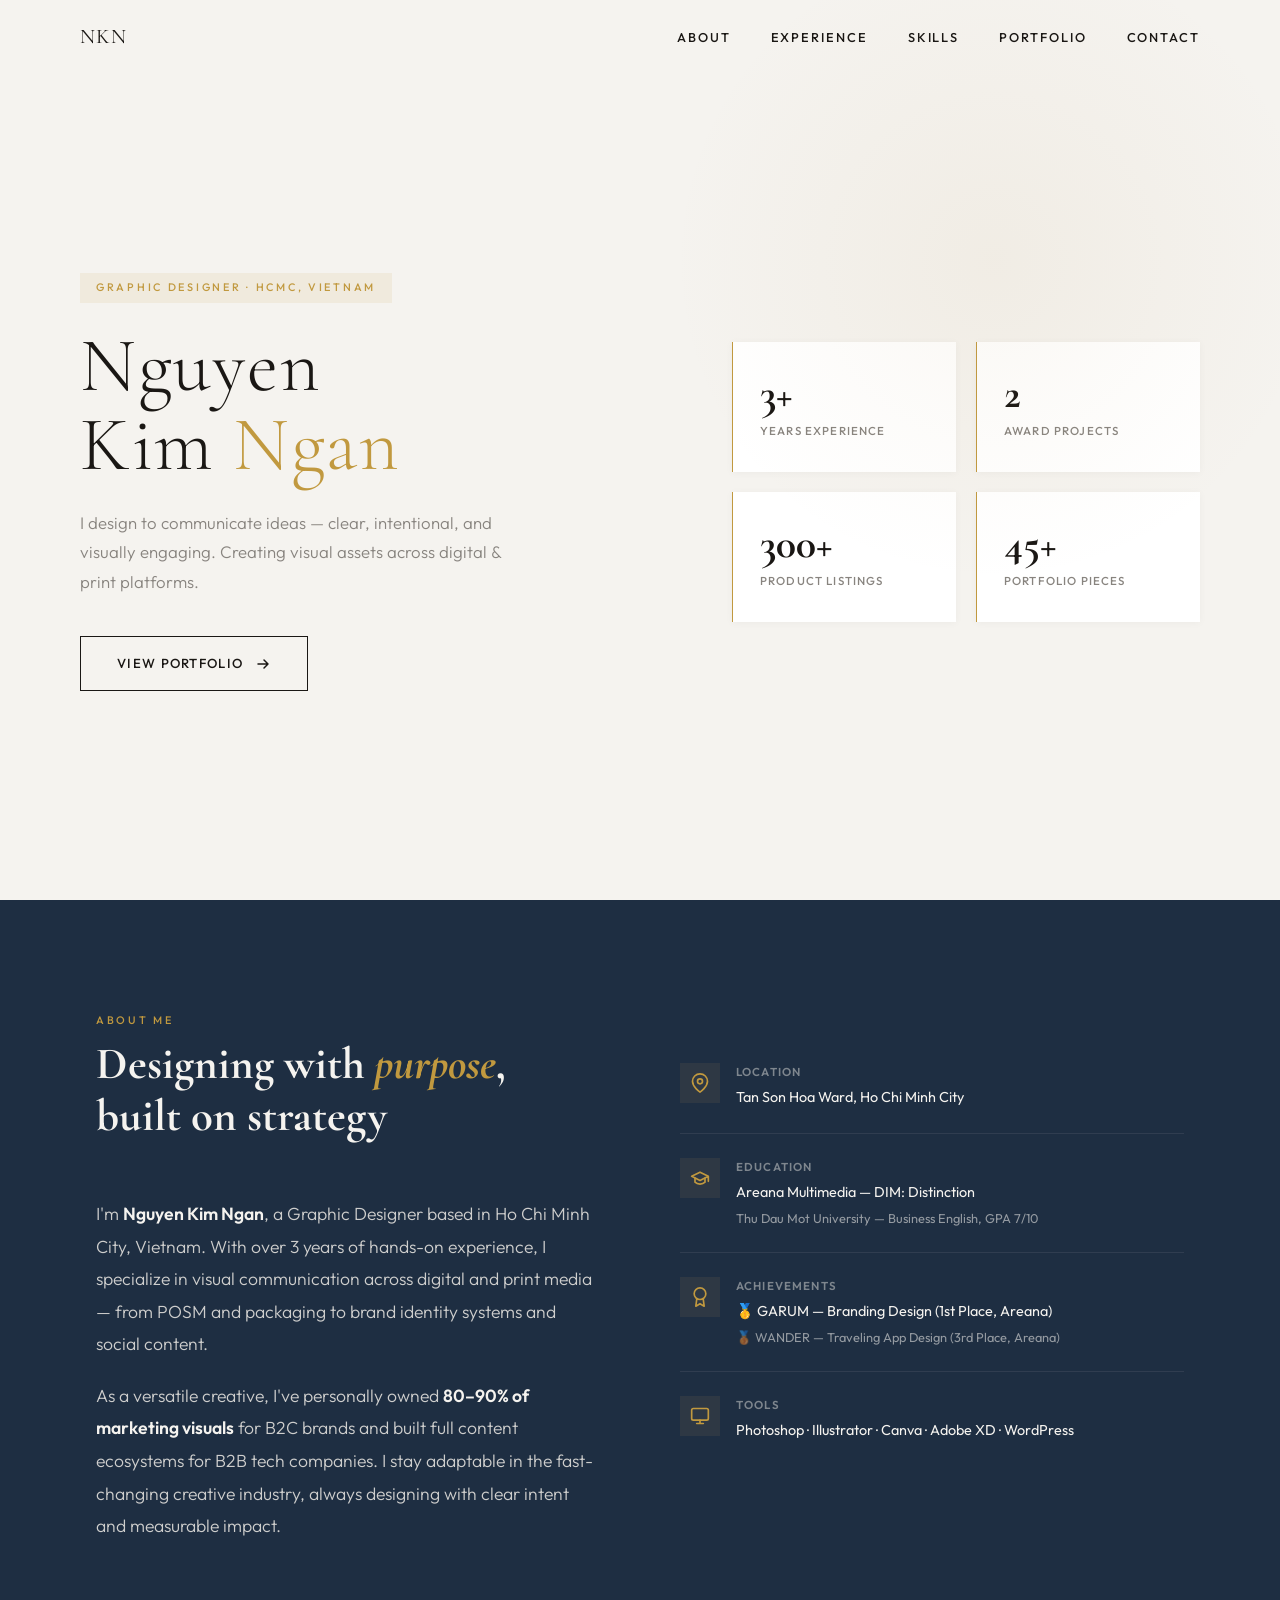
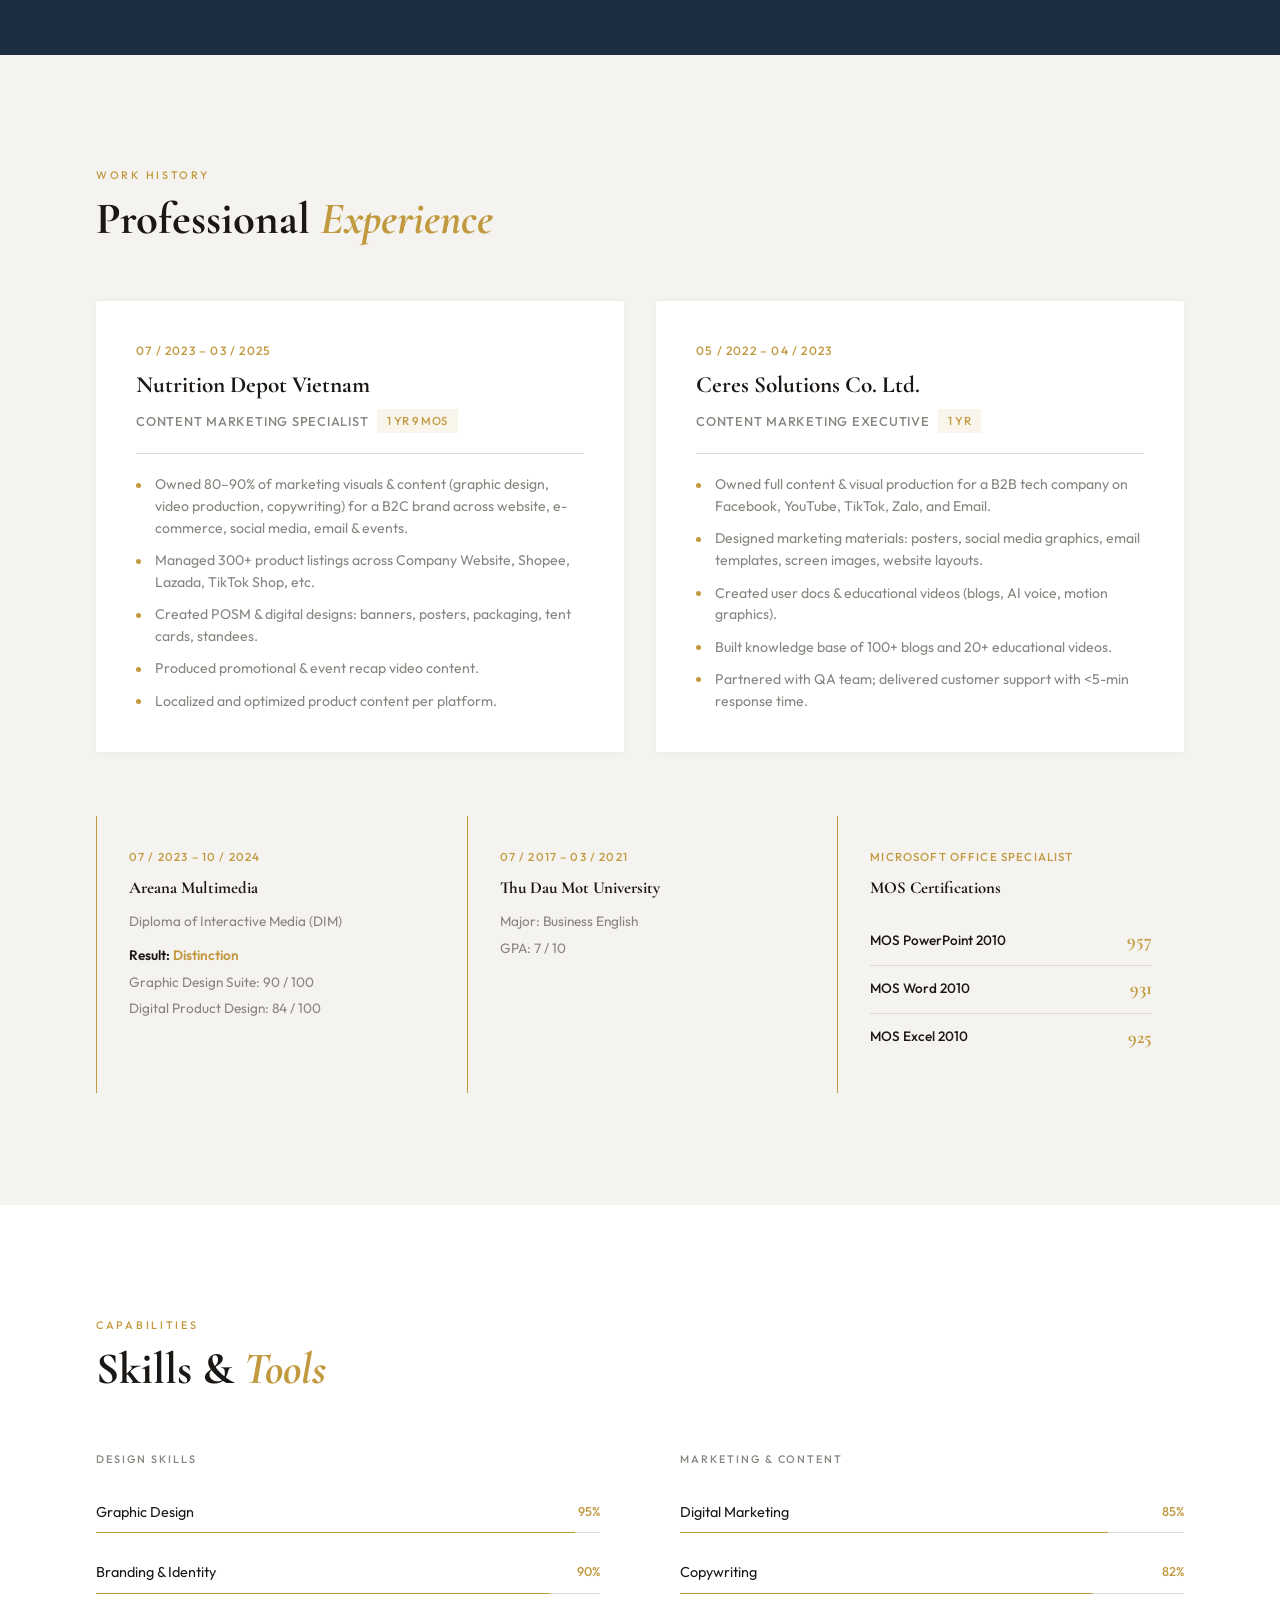
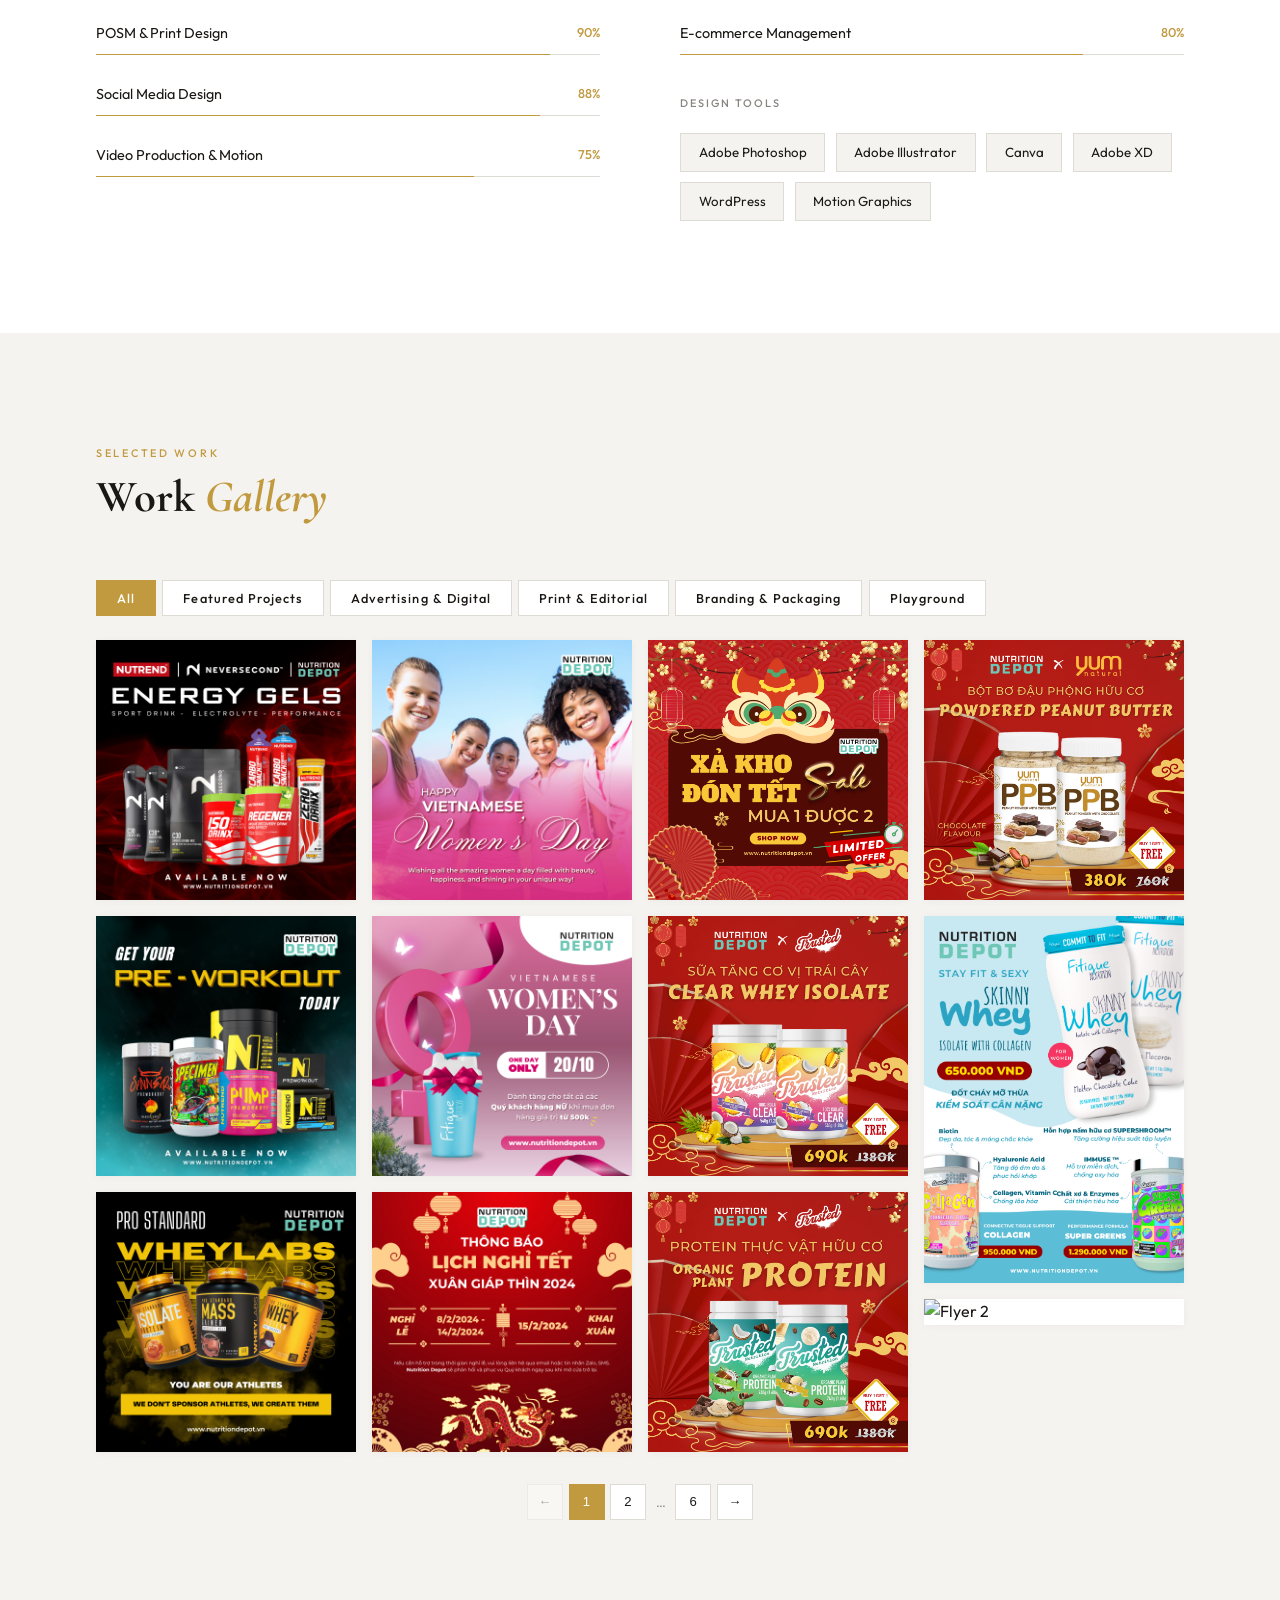
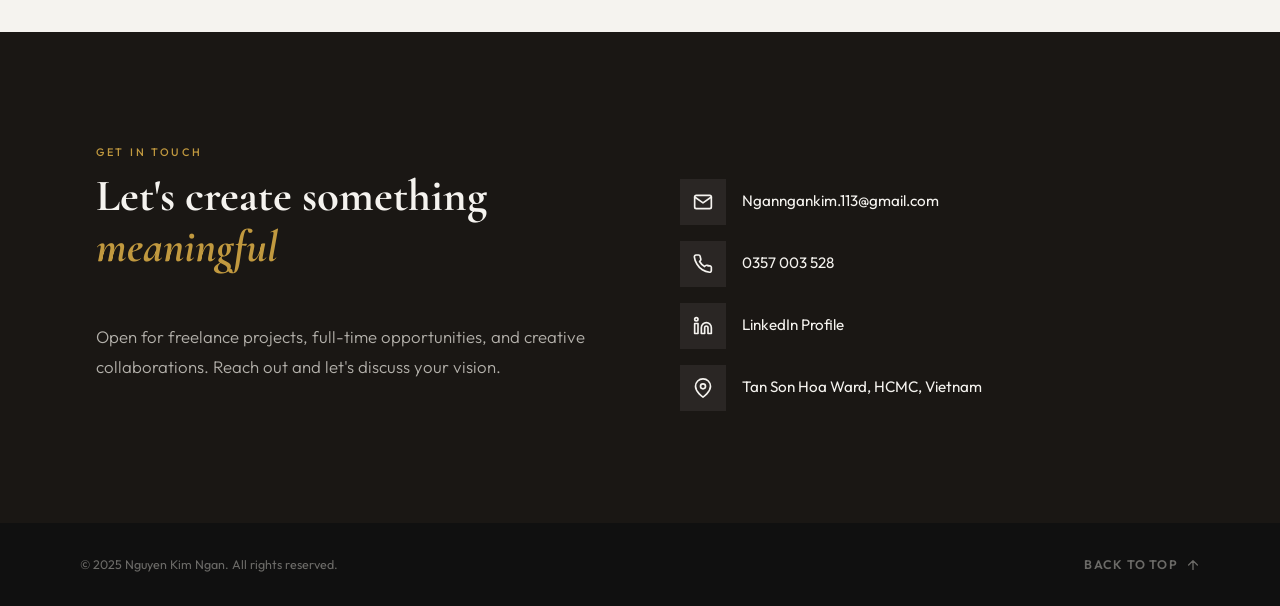
==== commit cdf65978: "Add files via upload" ====
--- a/index.html
+++ b/index.html
@@ -962,9 +962,9 @@
         <div class="c-icon"><svg width="20" height="20" viewBox="0 0 24 24" fill="none" stroke="currentColor" stroke-width="2" stroke-linecap="round" stroke-linejoin="round"><path d="M4 4h16c1.1 0 2 .9 2 2v12c0 1.1-.9 2-2 2H4c-1.1 0-2-.9-2-2V6c0-1.1.9-2 2-2z"/><polyline points="22,6 12,13 2,6"/></svg></div>
         Nganngankim.113@gmail.com
       </a>
-      <a href="tel:0964378010" class="contact-link">
+      <a href="tel:0357003528" class="contact-link">
         <div class="c-icon"><svg width="20" height="20" viewBox="0 0 24 24" fill="none" stroke="currentColor" stroke-width="2" stroke-linecap="round" stroke-linejoin="round"><path d="M22 16.92v3a2 2 0 0 1-2.18 2 19.79 19.79 0 0 1-8.63-3.07A19.5 19.5 0 0 1 4.69 12 19.79 19.79 0 0 1 1.61 3.42 2 2 0 0 1 3.6 1.24h3a2 2 0 0 1 2 1.72 12.84 12.84 0 0 0 .7 2.81 2 2 0 0 1-.45 2.11L7.91 9.04a16 16 0 0 0 6 6l.96-.96a2 2 0 0 1 2.11-.45 12.84 12.84 0 0 0 2.81.7A2 2 0 0 1 22 16.92z"/></svg></div>
-        0964 378 010
+       0357 003 528
       </a>
       <a href="https://www.linkedin.com/in/nganngankim113" target="_blank" rel="noopener" class="contact-link">
         <div class="c-icon"><svg width="20" height="20" viewBox="0 0 24 24" fill="none" stroke="currentColor" stroke-width="2" stroke-linecap="round" stroke-linejoin="round"><path d="M16 8a6 6 0 0 1 6 6v7h-4v-7a2 2 0 0 0-2-2 2 2 0 0 0-2 2v7h-4v-7a6 6 0 0 1 6-6z"/><rect x="2" y="9" width="4" height="12"/><circle cx="4" cy="4" r="2"/></svg></div>
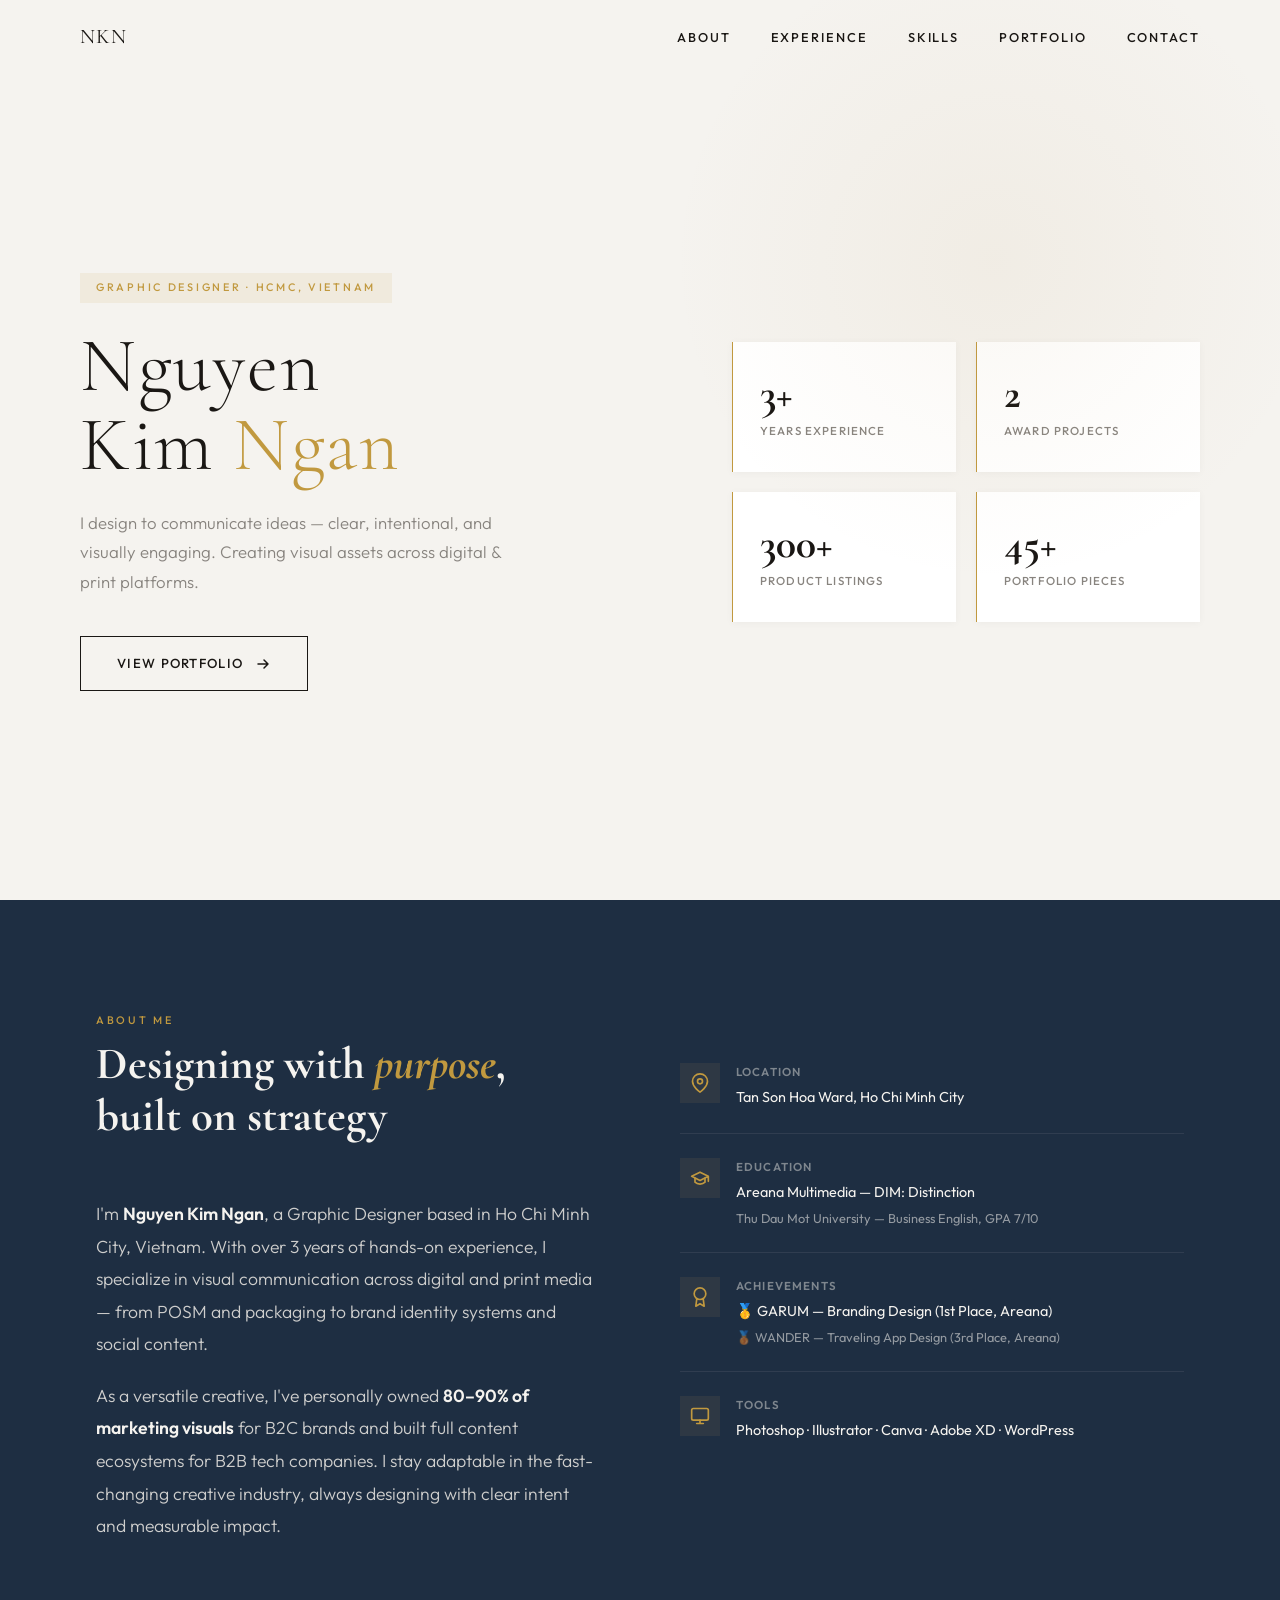
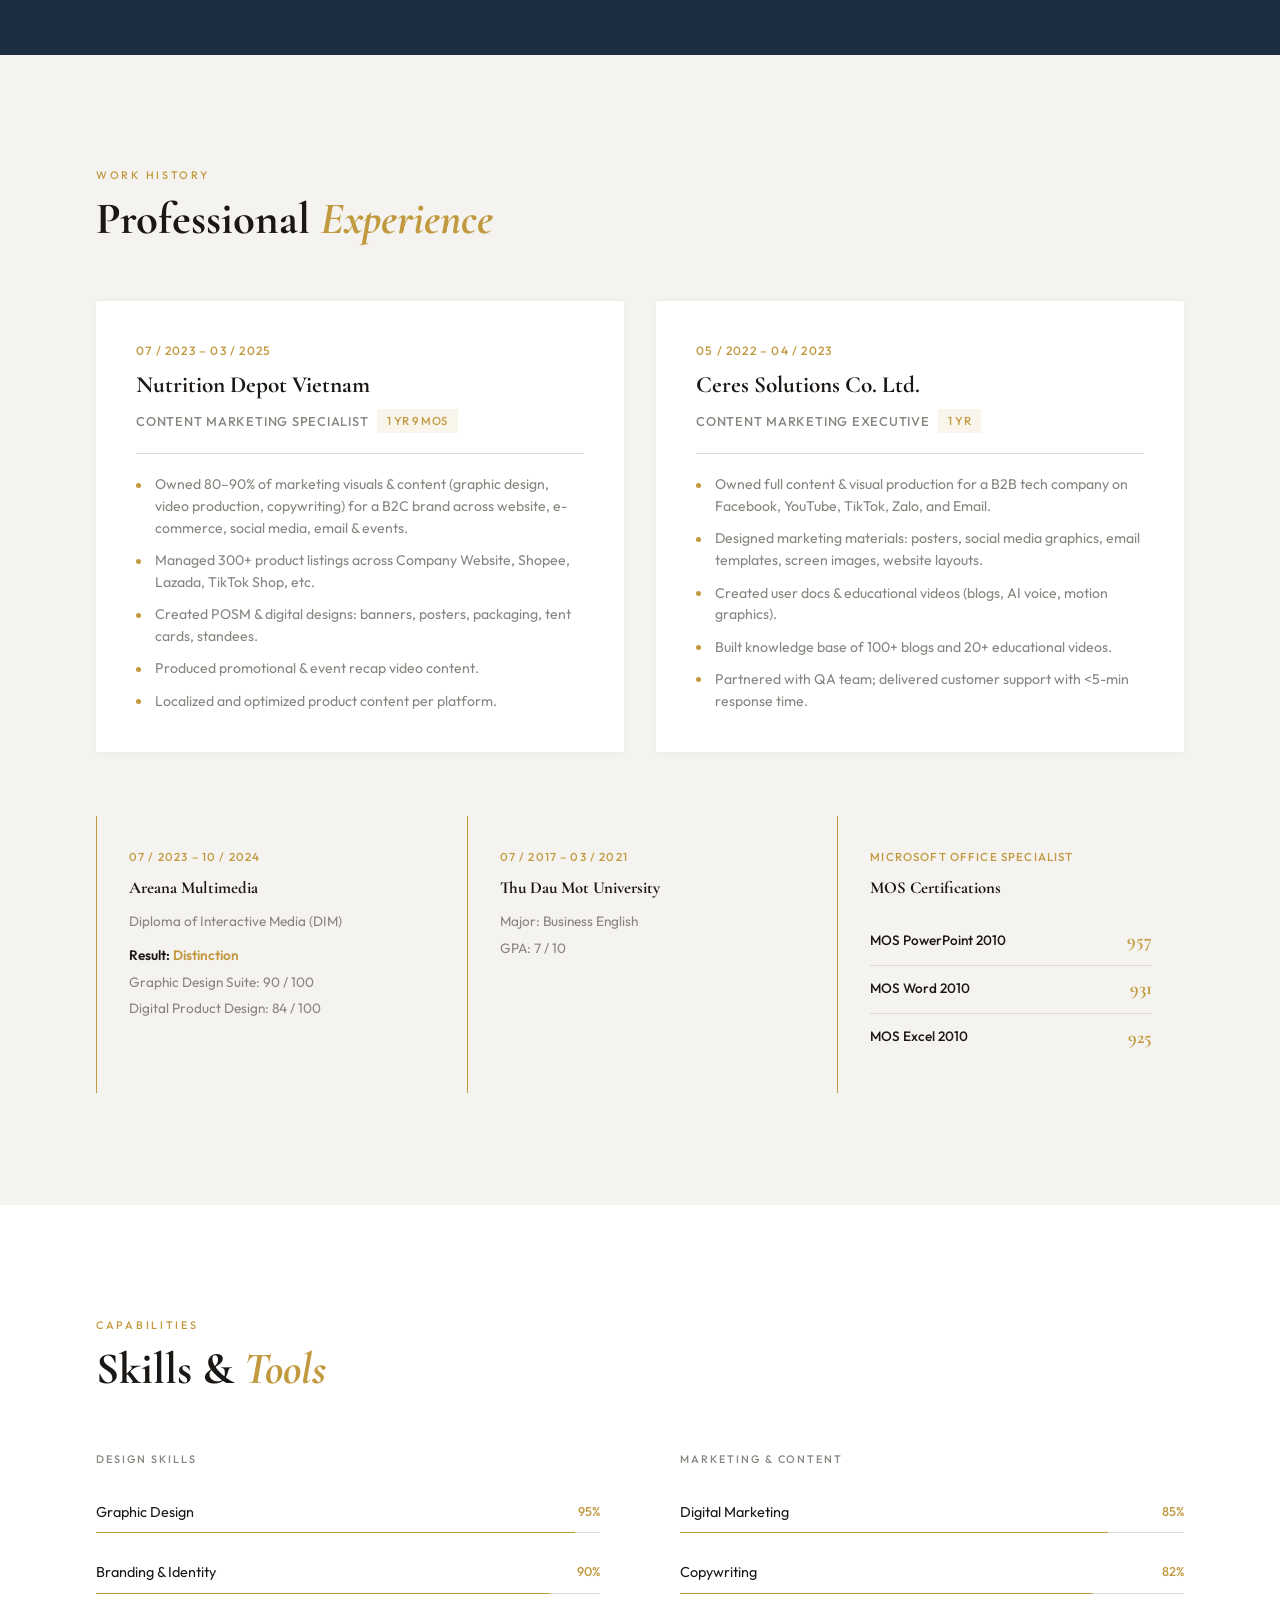
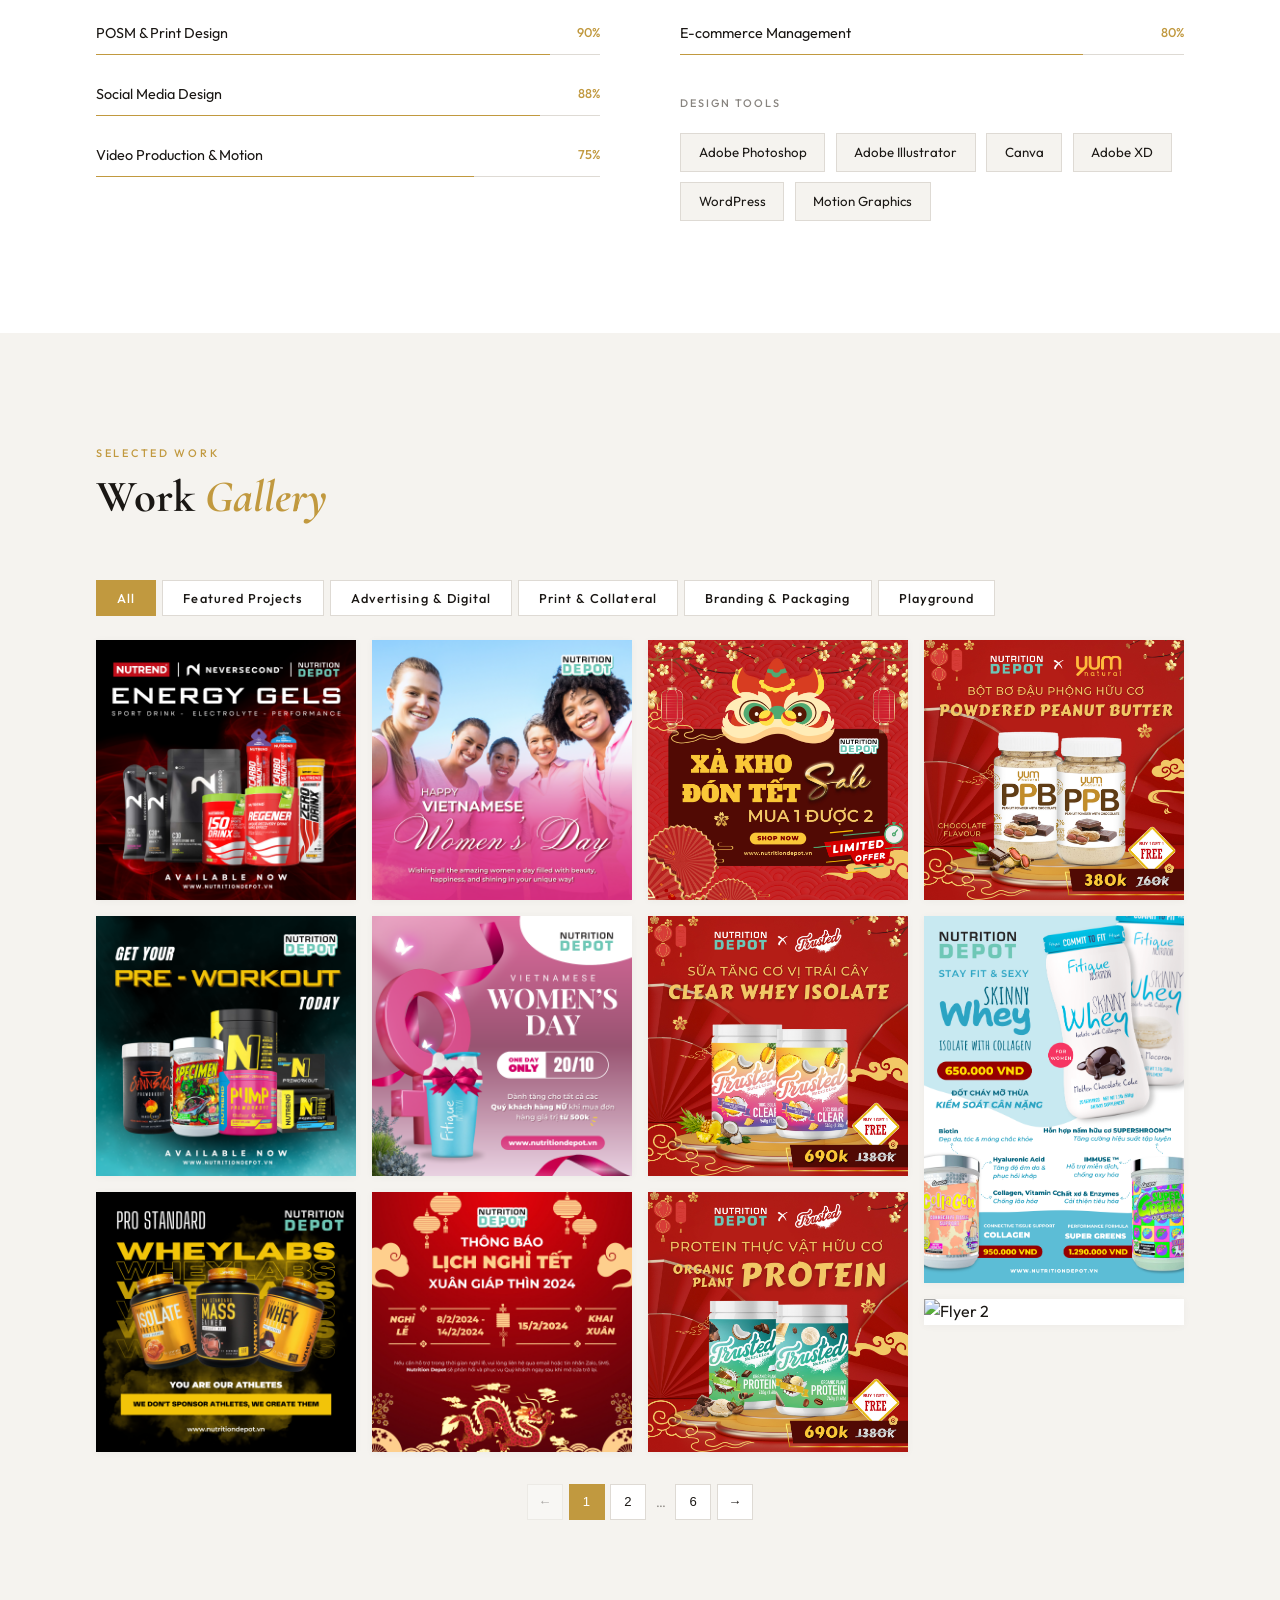
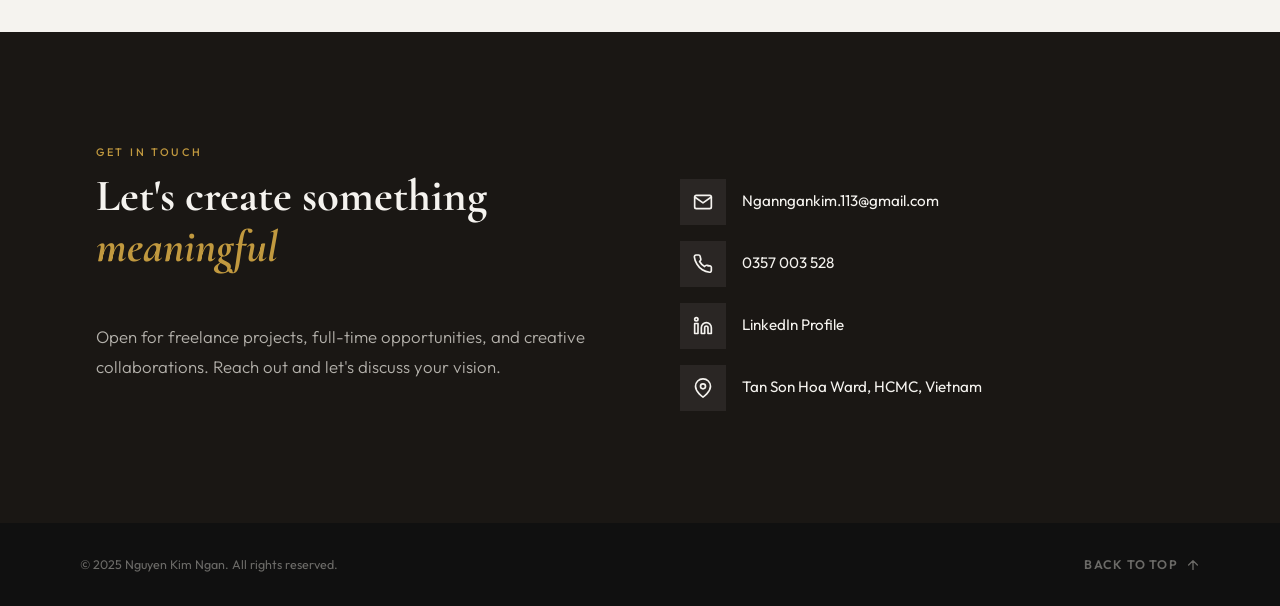
==== commit 97c68d81: "Add files via upload" ====
--- a/index.html
+++ b/index.html
@@ -1,1532 +1,1543 @@
-<!DOCTYPE html>
-<html lang="en">
-<head>
-  <meta charset="UTF-8">
-  <meta name="viewport" content="width=device-width, initial-scale=1.0">
-  <title>Nguyen Kim Ngan — Graphic Designer</title>
-  <link rel="preconnect" href="https://fonts.googleapis.com">
-  <link rel="preconnect" href="https://fonts.gstatic.com" crossorigin>
-  <link href="https://fonts.googleapis.com/css2?family=Cormorant+Garamond:ital,wght@0,400;0,500;0,600;0,700;1,400&family=Outfit:wght@300;400;500;600&display=swap" rel="stylesheet">
-  <style>
-    *, *::before, *::after { box-sizing: border-box; margin: 0; padding: 0; }
-    :root {
-      --charcoal: #1a1714;
-      --offwhite: #f5f3ef;
-      --gold: #c1993f;
-      --gold-light: rgba(193, 153, 63, 0.10);
-      --accent: #c1993f;
-      --accent-light: rgba(193, 153, 63, 0.10);
-      --accent-secondary: #1e2e42;
-      --pink: #e0549a;
-      --pink-light: rgba(224, 84, 154, 0.10);
-      --beige: #b8965a;
-      --beige-light: rgba(184, 150, 90, 0.10);
-      --muted: #88847f;
-      --border: #dedad4;
-      --white: #ffffff;
-    }
-    html { scroll-behavior: smooth; }
-    body { font-family: 'Outfit', sans-serif; background: var(--offwhite); color: var(--charcoal); line-height: 1.6; overflow-x: hidden; }
-
-    /* ── NAV ── */
-    nav {
-      position: fixed; top: 0; left: 0; right: 0; z-index: 200;
-      display: flex; justify-content: space-between; align-items: center;
-      padding: 1.25rem 5rem;
-      transition: background .3s, border-color .3s;
-    }
-    nav.scrolled { background: rgba(247,245,242,.97); border-bottom: 1px solid var(--border); }
-    .nav-logo { font-family: 'Cormorant Garamond', serif; font-size: 1.3rem; font-weight: 400; color: var(--charcoal); text-decoration: none; letter-spacing: .05em; }
-    .nav-links { list-style: none; display: flex; gap: 2.5rem; }
-    .nav-links a { font-size: .8rem; font-weight: 500; color: var(--charcoal); text-decoration: none; letter-spacing: .15em; text-transform: uppercase; transition: color .2s; }
-    .nav-links a:hover { color: var(--gold); }
-    .nav-toggle { display: none; flex-direction: column; gap: 5px; cursor: pointer; background: none; border: none; padding: 4px; }
-    .nav-toggle span { display: block; width: 24px; height: 2px; background: var(--charcoal); transition: .3s; }
-
-    /* ── HERO ── */
-    #hero {
-      min-height: 100vh; display: grid; grid-template-columns: 1.1fr .9fr;
-      align-items: center; gap: 5rem; padding: 9rem 5rem 5rem;
-      position: relative; overflow: hidden;
-    }
-    #hero::after {
-      content: ''; position: absolute; top: -10%; right: -5%;
-      width: 700px; height: 700px; border-radius: 50%;
-      background: radial-gradient(circle, rgba(184,150,90,.07) 0%, transparent 65%);
-      pointer-events: none;
-    }
-    .hero-tag {
-      display: inline-block; font-size: .68rem; font-weight: 500;
-      letter-spacing: .25em; text-transform: uppercase; color: var(--gold);
-      background: var(--gold-light); padding: .4rem 1rem; border-radius: 0; margin-bottom: 1.5rem;
-    }
-    .hero-name {
-      font-family: 'Cormorant Garamond', serif;
-      font-size: clamp(3.2rem, 6vw, 5.8rem);
-      font-weight: 300; line-height: 1.02; letter-spacing: .02em; margin-bottom: 1.5rem;
-    }
-    .hero-name .accent { color: var(--gold); }
-    .hero-tagline { font-size: 1.05rem; color: var(--muted); font-weight: 300; max-width: 460px; line-height: 1.75; margin-bottom: 2.5rem; }
-    .hero-cta {
-      display: inline-flex; align-items: center; gap: .75rem;
-      background: transparent; color: var(--charcoal); text-decoration: none;
-      border: 1px solid var(--charcoal);
-      padding: 1rem 2.25rem; font-size: .82rem; font-weight: 500;
-      letter-spacing: .1em; text-transform: uppercase; transition: background .25s, border-color .25s, color .25s;
-    }
-    .hero-cta:hover { background: var(--gold); border-color: var(--gold); color: #fff; }
-    .hero-cta svg { transition: transform .2s; }
-    .hero-cta:hover svg { transform: translateX(4px); }
-    .hero-stats { display: grid; grid-template-columns: 1fr 1fr; gap: 1.25rem; }
-    .stat-card {
-      padding: 2rem 1.75rem; background: var(--white); position: relative; overflow: hidden;
-      box-shadow: 0 1px 8px rgba(0,0,0,.04);
-    }
-    .stat-card::before { content: ''; position: absolute; top: 0; left: 0; width: 1px; height: 100%; background: var(--gold); }
-    .stat-num { font-family: 'Cormorant Garamond', serif; font-size: 2.6rem; font-weight: 700; line-height: 1; margin-bottom: .4rem; }
-    .stat-label { font-size: .72rem; font-weight: 500; letter-spacing: .1em; text-transform: uppercase; color: var(--muted); }
-
-    /* ── SECTIONS COMMON ── */
-    section { padding: 7rem 6rem; }
-    .sec-label { font-size: .68rem; font-weight: 500; letter-spacing: .25em; text-transform: uppercase; color: var(--gold); margin-bottom: .6rem; }
-    .sec-title { font-family: 'Cormorant Garamond', serif; font-size: clamp(2rem, 3.5vw, 3rem); font-weight: 700; line-height: 1.15; margin-bottom: 3.5rem; }
-    .sec-title em { font-style: italic; color: var(--gold); }
-
-    /* ── ABOUT ── */
-    #about { background: var(--accent-secondary); color: var(--offwhite); }
-    #about .sec-title { color: var(--offwhite); }
-    .about-grid { display: grid; grid-template-columns: 1fr 1fr; gap: 5rem; align-items: start; }
-    .about-bio { font-size: 1.1rem; font-weight: 300; color: rgba(245,242,235,.82); line-height: 1.85; }
-    .about-bio strong { color: var(--offwhite); font-weight: 600; }
-    .about-bio p + p { margin-top: 1.2rem; }
-    .about-items { display: flex; flex-direction: column; gap: 0; }
-    .about-item {
-      display: flex; gap: 1rem; align-items: flex-start;
-      padding: 1.5rem 0; border-bottom: 1px solid rgba(245,242,235,.08);
-    }
-    .about-item:last-child { border-bottom: none; }
-    .about-icon {
-      width: 40px; height: 40px; border-radius: 0;
-      background: rgba(184,150,90,.10); display: flex; align-items: center; justify-content: center; flex-shrink: 0;
-    }
-    .about-icon svg { color: var(--gold); }
-    .about-item h4 { font-size: .72rem; font-weight: 600; letter-spacing: .1em; text-transform: uppercase; color: rgba(245,242,235,.45); margin-bottom: .3rem; }
-    .about-item p { font-size: .9rem; color: var(--offwhite); }
-    .about-item p.sub { font-size: .8rem; opacity: .55; margin-top: .2rem; }
-
-    /* ── EXPERIENCE ── */
-    #experience { background: var(--offwhite); }
-    .exp-grid { display: grid; grid-template-columns: 1fr 1fr; gap: 2rem; }
-    .exp-card {
-      padding: 2.5rem; background: var(--white);
-      box-shadow: 0 1px 8px rgba(0,0,0,.04);
-      transition: transform .3s, box-shadow .3s;
-    }
-    .exp-card:hover { transform: translateY(-4px); box-shadow: 0 8px 32px rgba(0,0,0,.06); }
-    .exp-period { font-size: .75rem; font-weight: 500; letter-spacing: .1em; text-transform: uppercase; color: var(--gold); margin-bottom: .4rem; }
-    .exp-company { font-family: 'Cormorant Garamond', serif; font-size: 1.45rem; font-weight: 700; margin-bottom: .3rem; }
-    .exp-role { font-size: .8rem; font-weight: 500; color: var(--muted); letter-spacing: .06em; text-transform: uppercase; padding-bottom: 1.25rem; margin-bottom: 1.25rem; border-bottom: 1px solid var(--border); display: flex; align-items: center; gap: .5rem; flex-wrap: wrap; }
-    .exp-badge { font-size: .72rem; background: var(--gold-light); color: var(--gold); padding: .2rem .65rem; border-radius: 0; font-weight: 500; letter-spacing: .04em; }
-    .exp-list { list-style: none; display: flex; flex-direction: column; gap: .65rem; }
-    .exp-list li { font-size: .88rem; color: var(--muted); padding-left: 1.2rem; position: relative; line-height: 1.55; }
-    .exp-list li::before { content: ''; position: absolute; left: 0; top: .6em; width: 5px; height: 5px; border-radius: 50%; background: var(--gold); }
-
-    /* ── EDUCATION & CERTS ── */
-    .edu-grid { display: grid; grid-template-columns: repeat(3, 1fr); gap: 1.5rem; margin-top: 4rem; }
-    .edu-card { padding: 2rem; background: var(--offwhite); border-left: 1px solid var(--gold); }
-    .edu-period { font-size: .72rem; font-weight: 500; color: var(--gold); letter-spacing: .1em; text-transform: uppercase; margin-bottom: .5rem; }
-    .edu-school { font-family: 'Cormorant Garamond', serif; font-size: 1.05rem; font-weight: 700; margin-bottom: .6rem; }
-    .edu-detail { font-size: .85rem; color: var(--muted); margin-top: .3rem; }
-    .cert-row { display: flex; justify-content: space-between; align-items: center; padding: .55rem 0; border-bottom: 1px solid var(--border); }
-    .cert-row:last-child { border-bottom: none; }
-    .cert-name { font-size: .85rem; font-weight: 500; }
-    .cert-score { font-family: 'Cormorant Garamond', serif; font-size: 1.15rem; font-weight: 700; color: var(--gold); }
-
-    /* ── SKILLS ── */
-    #skills { background: var(--white); }
-    .skills-grid { display: grid; grid-template-columns: 1fr 1fr; gap: 5rem; }
-    .skills-group h3 { font-size: .68rem; font-weight: 500; letter-spacing: .18em; text-transform: uppercase; color: var(--muted); margin-bottom: 2rem; }
-    .skill-bar { margin-bottom: 1.75rem; }
-    .skill-bar-head { display: flex; justify-content: space-between; margin-bottom: .55rem; }
-    .skill-bar-name { font-size: .9rem; font-weight: 400; }
-    .skill-bar-pct { font-size: .8rem; font-weight: 500; color: var(--gold); }
-    .skill-track { height: 1px; background: var(--border); position: relative; overflow: hidden; }
-    .skill-fill { position: absolute; top: 0; left: 0; height: 100%; background: var(--gold); width: 0; transition: width 1.2s cubic-bezier(.4,0,.2,1); }
-    .tools-wrap { margin-top: 2.5rem; }
-    .tools-wrap h3 { font-size: .68rem; font-weight: 500; letter-spacing: .18em; text-transform: uppercase; color: var(--muted); margin-bottom: 1.25rem; }
-    .tool-tags { display: flex; flex-wrap: wrap; gap: .65rem; }
-    .tool-tag { padding: .5rem 1.1rem; background: var(--offwhite); font-size: .83rem; font-weight: 400; border: 1px solid var(--border); transition: background .2s, border-color .2s, color .2s; cursor: default; }
-    .tool-tag:hover { background: var(--gold); border-color: var(--gold); color: #fff; }
-
-    /* ── PORTFOLIO TABS ── */
-    #portfolio { background: var(--offwhite); }
-    .port-tabs { display: flex; gap: .4rem; flex-wrap: wrap; margin-bottom: 1.5rem; }
-    .port-tab { padding: .55rem 1.25rem; font-family: 'Outfit', sans-serif; font-size: .8rem; font-weight: 500; letter-spacing: .08em; border: 1px solid var(--border); background: var(--white); color: var(--charcoal); cursor: pointer; transition: all .2s; }
-    .port-tab:hover { border-color: var(--charcoal); background: var(--charcoal); color: var(--offwhite); }
-    .port-tab.active { background: var(--gold); border-color: var(--gold); color: #fff; }
-    #portContent { transition: opacity .3s; }
-
-    /* ── LAYOUT A — Phone Hero ── */
-    .laya-hero { background: linear-gradient(135deg, #f8f6f3 0%, #eee8e3 100%); border-radius: 0; padding: 2.5rem 2rem; display: flex; align-items: center; justify-content: center; gap: 2rem; max-height: 500px; overflow: hidden; margin-bottom: 2.5rem; }
-    .laya-phone { width: 200px; height: 390px; background: #1a1520; border-radius: 30px; padding: 14px 8px; box-shadow: 0 20px 60px rgba(0,0,0,.18), 0 4px 16px rgba(0,0,0,.1); position: relative; flex-shrink: 0; }
-    .laya-phone::before { content: ''; position: absolute; top: 8px; left: 50%; transform: translateX(-50%); width: 50px; height: 7px; background: #2d2430; border-radius: 4px; }
-    .laya-phone-screen { width: 100%; height: 100%; border-radius: 18px; overflow: hidden; background: #fff; position: relative; }
-    .laya-stack { width: 100%; height: 100%; position: relative; overflow: hidden; }
-    .laya-stack-img { position: absolute; width: 100%; object-fit: cover; display: block; }
-    .laya-side-imgs { display: flex; flex-direction: column; gap: 10px; flex: 1; max-width: 180px; }
-    .laya-side-img { width: 100%; border-radius: 0; box-shadow: 0 1px 8px rgba(0,0,0,.06); object-fit: cover; cursor: pointer; transition: transform .3s ease, box-shadow .3s ease; }
-    .laya-side-img:nth-child(1) { transform: rotate(-2deg); }
-    .laya-side-img:nth-child(2) { transform: rotate(1.5deg); }
-    .laya-side-img:nth-child(3) { transform: rotate(-1deg); }
-    .laya-side-img:hover { transform: rotate(0) scale(1.04) !important; box-shadow: 0 8px 24px rgba(0,0,0,.18); }
-
-    /* ── LAYOUT A — Instagram Card Grid ── */
-    .insta-grid { columns: 4; column-gap: 1rem; }
-    .insta-card { break-inside: avoid; margin-bottom: 1rem; background: #fff; border: none; border-radius: 0; box-shadow: 0 1px 8px rgba(0,0,0,.04); overflow: hidden; cursor: pointer; transition: transform .25s ease, box-shadow .25s ease; }
-    .insta-card:hover { transform: translateY(-4px); box-shadow: 0 8px 32px rgba(0,0,0,.06); }
-    .insta-card-header { display: flex; align-items: center; justify-content: space-between; padding: .45rem .7rem; }
-    .insta-card-user { display: flex; align-items: center; gap: .4rem; }
-    .insta-avatar { width: 22px; height: 22px; border-radius: 50%; background: linear-gradient(45deg, var(--gold), #ff9a00); flex-shrink: 0; }
-    .insta-username { font-size: .62rem; font-weight: 600; color: #1a1520; }
-    .insta-actions-top { display: flex; gap: .3rem; color: #bbb; }
-    .insta-actions-top svg { width: 13px; height: 13px; }
-    .insta-card img { width: 100%; display: block; object-fit: contain; background: #f7f7f7; }
-    .insta-card-footer { display: flex; gap: .45rem; align-items: center; padding: .4rem .7rem; color: #bbb; }
-    .insta-card-footer svg { width: 13px; height: 13px; }
-
-    /* ── LAYOUT B — Flipbook ── */
-    .layb-flipbook { display: flex; flex-direction: column; align-items: center; gap: 1.5rem; margin-bottom: 3rem; position: relative; }
-    .layb-flip-stage { display: flex; align-items: center; gap: 1rem; width: 100%; max-width: 1100px; position: relative; }
-    .layb-nav-btn { width: 46px; height: 46px; flex-shrink: 0; border-radius: 0; background: var(--white); border: 1px solid var(--border); color: var(--charcoal); font-size: 1.1rem; cursor: pointer; display: flex; align-items: center; justify-content: center; transition: all .2s; }
-    .layb-nav-btn:hover:not(:disabled) { background: var(--gold); border-color: var(--gold); color: #fff; }
-    .layb-nav-btn:disabled { opacity: .3; cursor: default; }
-    .layb-book-wrap { flex: 1; min-width: 0; }
-    .layb-indicator { font-size: .72rem; font-weight: 500; letter-spacing: .1em; text-transform: uppercase; color: var(--muted); }
-
-    /* ── Magazine book container ── */
-    .magazine-book-container {
-      flex: 1; min-width: 0;
-      perspective: 1400px;
-      display: flex; flex-direction: column; align-items: center;
-      padding: 1rem 0 1rem;
-    }
-    .magazine-book-inner {
-      position: relative;
-      transform: rotateX(25deg) rotateZ(-1deg);
-      transform-style: preserve-3d;
-      transform-origin: center 70%;
-      transition: transform 0.4s ease;
-      box-shadow: 0 25px 50px rgba(0,0,0,.12), 0 8px 16px rgba(0,0,0,.06);
-    }
-    .magazine-book-inner::before {
-      content: ''; pointer-events: none; z-index: 1;
-      position: absolute; top: 2px; right: -4px;
-      width: 4px; height: calc(100% - 4px);
-      box-shadow: 2px 0 0 #ece8e4, 4px 0 0 #e8e4e0;
-    }
-    .magazine-book-inner::after {
-      content: '';
-      position: absolute; bottom: -5px; left: 2%; right: 2%;
-      height: 5px;
-      background: linear-gradient(to bottom, #d5d0cb, #c8c3be);
-      border-radius: 0 0 2px 2px;
-      transform: rotateX(-90deg);
-      transform-origin: top;
-    }
-    .magazine-surface-shadow {
-      width: 80%; height: 24px; margin: -4px auto 0;
-      background: radial-gradient(ellipse, rgba(0,0,0,.10) 0%, transparent 65%);
-      filter: blur(12px);
-    }
-    .stf__parent::after {
-      content: '';
-      position: absolute; top: 0; left: 50%;
-      transform: translateX(-50%);
-      width: 16px; height: 100%;
-      background: linear-gradient(to right,
-        transparent 0%,
-        rgba(0,0,0,.04) 35%,
-        rgba(0,0,0,.07) 50%,
-        rgba(0,0,0,.04) 65%,
-        transparent 100%
-      );
-      pointer-events: none;
-      z-index: 10;
-    }
-
-    /* ── StPageFlip magazine page styles ── */
-    .magazine-page { background: #faf8f5; background-image: url("data:image/svg+xml,%3Csvg xmlns='http://www.w3.org/2000/svg' width='200' height='200'%3E%3Cfilter id='n'%3E%3CfeTurbulence type='fractalNoise' baseFrequency='0.75' numOctaves='4' stitchTiles='stitch'/%3E%3CfeColorMatrix type='saturate' values='0'/%3E%3C/filter%3E%3Crect width='200' height='200' filter='url(%23n)' opacity='0.035'/%3E%3C/svg%3E"); font-family: 'Outfit', sans-serif; overflow: hidden; display: flex; flex-direction: column; height: 100%; box-sizing: border-box; position: relative; }
-    .magazine-page-cover { position: relative; background: var(--charcoal); color: var(--offwhite); display: flex; flex-direction: column; height: 100%; box-sizing: border-box; overflow: hidden; padding: 0; }
-    .mag-cover-img-bg { position: absolute; inset: 0; overflow: hidden; }
-    .mag-cover-img-bg img { width: 100%; height: 100%; object-fit: cover; display: block; opacity: 0.52; }
-    .mag-cover-content { position: relative; z-index: 2; display: flex; flex-direction: column; height: 100%; background: linear-gradient(to bottom, rgba(26,23,20,.5) 0%, rgba(26,23,20,.08) 42%, rgba(26,23,20,.72) 100%); padding: 1.4rem 1.25rem; justify-content: space-between; }
-    .mag-cover-head { display: flex; justify-content: space-between; align-items: center; }
-    .mag-cover-label { font-size: .52rem; font-weight: 600; letter-spacing: .22em; text-transform: uppercase; color: rgba(255,255,255,.6); }
-    .mag-cover-tag { font-size: .52rem; letter-spacing: .1em; color: rgba(255,255,255,.4); }
-    .mag-cover-mid { text-align: center; }
-    .mag-cover-title { font-family: 'Cormorant Garamond', serif; font-size: clamp(1.4rem, 3vw, 2.2rem); font-weight: 700; line-height: 1.0; letter-spacing: .06em; text-transform: uppercase; text-shadow: 0 2px 12px rgba(0,0,0,.4); margin-bottom: .4rem; }
-    .mag-cover-sub { font-size: .55rem; font-weight: 500; letter-spacing: .2em; text-transform: uppercase; color: rgba(255,255,255,.6); }
-    .mag-cover-foot { text-align: center; }
-    .mag-cover-issue { font-size: .52rem; letter-spacing: .12em; color: rgba(255,255,255,.45); }
-    .magazine-page-spread { display: flex; flex-direction: column; height: 100%; padding: 0.55rem; box-sizing: border-box; }
-    .magazine-page-spread-img { flex: 1; overflow: hidden; cursor: pointer; position: relative; box-shadow: inset 0 0 0 1px rgba(0,0,0,.05); }
-    .magazine-page-spread-img img { width: 100%; height: 100%; object-fit: cover; display: block; transition: transform .4s ease; }
-    .magazine-page-spread-img:hover img { transform: scale(1.02); }
-    .magazine-page-caption { padding: .45rem .2rem .1rem; display: flex; justify-content: space-between; align-items: baseline; flex-shrink: 0; }
-    .mag-pg-title { font-family: 'Cormorant Garamond', serif; font-size: .8rem; font-weight: 600; color: var(--charcoal); letter-spacing: .02em; white-space: nowrap; overflow: hidden; text-overflow: ellipsis; max-width: 82%; }
-    .mag-pg-num { font-size: .52rem; color: var(--muted); font-weight: 500; letter-spacing: .1em; flex-shrink: 0; }
-    .magazine-page-back { background: var(--charcoal); color: var(--offwhite); display: flex; flex-direction: column; align-items: center; justify-content: center; text-align: center; padding: 2.5rem 2rem; height: 100%; box-sizing: border-box; }
-    .mag-back-icon { font-size: 1.5rem; color: var(--gold); margin-bottom: 1.25rem; line-height: 1; }
-    .mag-back-title { font-family: 'Cormorant Garamond', serif; font-size: clamp(1rem, 2.2vw, 1.55rem); font-weight: 400; font-style: italic; line-height: 1.4; color: var(--offwhite); margin-bottom: .85rem; }
-    .mag-back-sub { font-size: .6rem; color: rgba(245,242,235,.38); letter-spacing: .14em; text-transform: uppercase; }
-    .magazine-page-img { flex: 0 0 68%; overflow: hidden; background: #f0ede8; cursor: pointer; }
-    .magazine-page-img img { width: 100%; height: 100%; object-fit: contain; display: block; transition: transform .4s ease; }
-    .magazine-page-img:hover img { transform: scale(1.04); }
-    .magazine-page-info { flex: 1; padding: 1rem 1.25rem 1.75rem; display: flex; flex-direction: column; justify-content: center; border-top: 1px solid var(--border); position: relative; }
-    .magazine-page-cat   { font-size: .58rem; font-weight: 700; letter-spacing: .14em; text-transform: uppercase; color: var(--gold); margin-bottom: .3rem; }
-    .magazine-page-title { font-family: 'Cormorant Garamond', serif; font-size: .95rem; font-weight: 700; line-height: 1.2; margin-bottom: .25rem; color: var(--charcoal); }
-    .magazine-page-num   { position: absolute; bottom: .55rem; right: .75rem; font-size: .58rem; font-weight: 600; color: var(--muted); opacity: .45; letter-spacing: .08em; }
-    .mag-cover-count { font-family: 'Cormorant Garamond', serif; font-size: clamp(1.2rem, 2vw, 1.8rem); font-weight: 700; color: var(--gold); }
-    .mag-end-icon    { font-size: 2rem; color: var(--gold); margin-bottom: 1rem; line-height: 1; }
-    .mag-end-title   { font-family: 'Cormorant Garamond', serif; font-size: clamp(1.1rem, 2.2vw, 1.8rem); font-weight: 700; line-height: 1.15; color: var(--charcoal); margin-bottom: .6rem; }
-    .mag-end-sub     { font-size: .68rem; color: var(--muted); margin-bottom: 1rem; }
-
-    /* ── LAYOUT B — Scene Grid ── */
-    .scene-grid { display: grid; grid-template-columns: repeat(3, 1fr); gap: 1.5rem; }
-    .scene-card { aspect-ratio: 1; border-radius: 0; overflow: hidden; background: #f0ece8; box-shadow: 0 1px 8px rgba(0,0,0,.04); cursor: pointer; transition: transform .25s ease, box-shadow .25s ease; }
-    .scene-card:hover { transform: scale(1.02); box-shadow: 0 8px 32px rgba(0,0,0,.06); }
-    .scene-card img { width: 100%; height: 100%; object-fit: cover; display: block; }
-
-    /* ── Empty state ── */
-    .tab-empty { text-align: center; padding: 5rem 2rem; color: var(--muted); }
-    .tab-empty p { font-size: .9rem; margin-top: .5rem; }
-
-    /* ── TAB PANEL ── */
-    .tab-panel { display: none; }
-    .tab-panel.active { display: block; animation: tabFade .3s ease; }
-    @keyframes tabFade { from { opacity: 0; } to { opacity: 1; } }
-
-    /* ── LAYOUT C — Simple Grid ── */
-    .layc-grid { columns: 4; column-gap: 1rem; }
-    .layc-card { break-inside: avoid; margin-bottom: 1rem; border-radius: 0; overflow: hidden; background: var(--white); box-shadow: 0 1px 8px rgba(0,0,0,.04); cursor: pointer; position: relative; border: none; transition: transform .25s ease, box-shadow .25s ease; }
-    .layc-card:hover { transform: translateY(-4px); box-shadow: 0 8px 32px rgba(0,0,0,.06); }
-    .layc-card img { width: 100%; display: block; }
-    .layc-overlay { position: absolute; inset: 0; background: rgba(26,21,32,.72); opacity: 0; display: flex; flex-direction: column; align-items: center; justify-content: center; text-align: center; padding: 1rem; transition: opacity .25s; }
-    .layc-card:hover .layc-overlay { opacity: 1; }
-    .layc-overlay-title { font-size: .85rem; font-weight: 600; color: #fff; margin-bottom: .3rem; }
-    .layc-overlay-cat { font-size: .68rem; font-weight: 600; letter-spacing: .1em; text-transform: uppercase; color: var(--gold); }
-
-    /* ── Responsive ── */
-    @media (max-width: 1100px) { .insta-grid { columns: 3; } .scene-grid { grid-template-columns: repeat(2, 1fr); } .layc-grid { columns: 3; } }
-    @media (max-width: 768px) { .insta-grid { columns: 2; } .layc-grid { columns: 2; } }
-    @media (max-width: 480px) { .scene-grid { grid-template-columns: 1fr; } .laya-hero { flex-direction: column; max-height: none; } .layc-grid { grid-template-columns: repeat(2, 1fr); } }
-
-    /* ── LIGHTBOX ── */
-    .lightbox {
-      position: fixed; inset: 0; z-index: 999;
-      background: rgba(15,15,15,.96);
-      display: flex; align-items: center; justify-content: center;
-      opacity: 0; pointer-events: none; transition: opacity .3s;
-    }
-    .lightbox.open { opacity: 1; pointer-events: all; }
-    .lb-inner { position: relative; display: flex; flex-direction: column; align-items: center; max-width: 90vw; }
-    .lb-img { max-width: 85vw; max-height: 80vh; object-fit: contain; display: block; }
-    .lb-caption { color: #fff; font-size: .88rem; font-weight: 500; margin-top: 1rem; opacity: .75; }
-    .lb-caption em { color: var(--gold); font-style: normal; font-size: .72rem; letter-spacing: .1em; text-transform: uppercase; margin-left: .6rem; }
-    .lb-close {
-      position: absolute; top: -2.5rem; right: 0;
-      background: none; border: none; color: #fff; font-size: 1.4rem;
-      cursor: pointer; opacity: .6; transition: opacity .2s, color .2s; line-height: 1;
-    }
-    .lb-close:hover { opacity: 1; color: var(--gold); }
-    .lb-nav {
-      position: fixed; top: 50%; transform: translateY(-50%);
-      background: rgba(255,255,255,.08); border: none; color: #fff;
-      width: 50px; height: 50px; display: flex; align-items: center; justify-content: center;
-      cursor: pointer; font-size: 1.25rem; transition: background .2s;
-    }
-    .lb-nav:hover { background: var(--gold); }
-    .lb-prev { left: 1.5rem; }
-    .lb-next { right: 1.5rem; }
-    .lb-counter { position: absolute; bottom: -2.5rem; left: 50%; transform: translateX(-50%); font-size: .75rem; color: rgba(255,255,255,.4); letter-spacing: .08em; white-space: nowrap; }
-
-    /* ── CONTACT ── */
-    #contact { background: var(--charcoal); color: var(--offwhite); }
-    #contact .sec-title { color: var(--offwhite); }
-    .contact-grid { display: grid; grid-template-columns: 1fr 1fr; gap: 5rem; align-items: start; }
-    .contact-intro { font-size: 1.05rem; color: rgba(245,242,235,.7); font-weight: 300; line-height: 1.8; margin-top: -.5rem; }
-    .contact-links { display: flex; flex-direction: column; gap: 1rem; margin-top: .5rem; }
-    .contact-link { display: flex; align-items: center; gap: 1rem; color: var(--offwhite); text-decoration: none; font-size: .95rem; transition: color .2s; }
-    .contact-link:hover { color: var(--gold); }
-    .c-icon { width: 46px; height: 46px; background: rgba(245,242,235,.07); display: flex; align-items: center; justify-content: center; flex-shrink: 0; transition: background .2s; }
-    .contact-link:hover .c-icon { background: var(--gold); }
-
-    /* ── FOOTER ── */
-    footer {
-      background: #101010; color: rgba(245,242,235,.4);
-      padding: 2rem 5rem; display: flex; justify-content: space-between; align-items: center;
-    }
-    .foot-copy { font-size: .78rem; }
-    .back-top { display: flex; align-items: center; gap: .5rem; color: rgba(245,242,235,.4); text-decoration: none; font-size: .78rem; font-weight: 600; letter-spacing: .1em; text-transform: uppercase; transition: color .2s; }
-    .back-top:hover { color: var(--gold); }
-
-    /* ── ANIMATIONS ── */
-    .fade { opacity: 0; transform: translateY(22px); transition: opacity .7s ease, transform .7s ease; }
-    .fade.in { opacity: 1; transform: none; }
-    .fade.d1 { transition-delay: .1s; }
-    .fade.d2 { transition-delay: .2s; }
-    .fade.d3 { transition-delay: .3s; }
-    .fade.d4 { transition-delay: .4s; }
-
-    /* ── RESPONSIVE ── */
-    @media (max-width: 1100px) {
-      section, nav, footer { padding-left: 3rem; padding-right: 3rem; }
-      #hero { padding-left: 3rem; padding-right: 3rem; }
-    }
-    @media (max-width: 880px) {
-      section { padding: 5rem 2.5rem; }
-      nav { padding: 1.25rem 2rem; }
-      footer { padding: 1.75rem 2rem; }
-      #hero { grid-template-columns: 1fr; padding: 6.5rem 2rem 3rem; min-height: auto; gap: 3rem; }
-      .about-grid, .exp-grid, .contact-grid, .skills-grid { grid-template-columns: 1fr; gap: 2.5rem; }
-      .edu-grid { grid-template-columns: 1fr; }
-      .hero-stats { grid-template-columns: repeat(4, 1fr); }
-      .nav-links { display: none; flex-direction: column; position: absolute; top: 100%; left: 0; right: 0; background: var(--offwhite); padding: 1.25rem 2rem 1.75rem; box-shadow: 0 8px 32px rgba(0,0,0,.1); gap: 1rem; }
-      .nav-links.open { display: flex; }
-      .nav-toggle { display: flex; }
-    }
-    @media (max-width: 600px) {
-      .hero-stats { grid-template-columns: 1fr 1fr; }
-      footer { flex-direction: column; gap: 1rem; text-align: center; }
-    }
-
-
-
-/* ── PAGINATION ── */
-.pg-wrap {
-  display: flex; justify-content: center; align-items: center;
-  gap: .35rem; margin-top: 2rem;
-  /* Thoát khỏi masonry columns */
-  column-span: all;
-  break-before: column;
-  width: 100%;
-}
-.pg-btn {
-  min-width: 36px; height: 36px; padding: 0 .6rem;
-  border: 1px solid var(--border); background: var(--white);
-  color: var(--charcoal); font-size: .82rem; font-weight: 500;
-  cursor: pointer; display: flex; align-items: center; justify-content: center;
-  transition: all .2s; letter-spacing: .04em;
-}
-.pg-btn:hover:not(:disabled):not(.pg-active) { border-color: var(--charcoal); background: var(--charcoal); color: var(--offwhite); }
-.pg-btn.pg-active { background: var(--gold); border-color: var(--gold); color: #fff; cursor: default; }
-.pg-btn:disabled { opacity: .35; cursor: default; }
-.pg-dots { font-size: .82rem; color: var(--muted); padding: 0 .25rem; line-height: 36px; }
-
-/* ── PLAIN MASONRY GRID (Advertising tab) ── */
-.plain-masonry-grid {
-  columns: 4;
-  column-gap: 1rem;
-}
-.plain-masonry-card {
-  break-inside: avoid;
-  margin-bottom: 1rem;
-  background: var(--white);
-  box-shadow: 0 1px 8px rgba(0,0,0,.04);
-  overflow: hidden;
-  cursor: pointer;
-  transition: transform .25s ease, box-shadow .25s ease;
-}
-.plain-masonry-card:hover { transform: translateY(-4px); box-shadow: 0 8px 32px rgba(0,0,0,.08); }
-.plain-masonry-card img { width: 100%; display: block; }
-@media (max-width: 1100px) { .plain-masonry-grid { columns: 3; } }
-@media (max-width: 700px)  { .plain-masonry-grid { columns: 2; } }
-
-/* ── PRINT SUB-TABS ── */
-.print-subtabs {
-  display: flex;
-  justify-content: center;
-  gap: 0;
-  margin-bottom: 3rem;
-  border-bottom: 1px solid var(--border);
-}
-.print-tab {
-  background: none;
-  border: none;
-  font-size: .78rem;
-  font-weight: 500;
-  letter-spacing: .12em;
-  text-transform: uppercase;
-  color: var(--muted);
-  cursor: pointer;
-  position: relative;
-  padding: .75rem 2rem .65rem;
-  transition: color .2s;
-}
-.print-tab:hover { color: var(--charcoal); }
-.print-tab.active { color: var(--charcoal); }
-.print-tab.active::after {
-  content: '';
-  position: absolute;
-  left: 0; bottom: -1px;
-  width: 100%; height: 2px;
-  background: var(--gold);
-}
-
-/* ── MAGAZINE FLIPBOOK ── */
-.mag-section { display: flex; flex-direction: column; align-items: center; gap: 1.5rem; }
-
-.mag-book-wrapper {
-  width: 100%;
-  display: flex;
-  flex-direction: column;
-  align-items: center;
-  gap: 1.5rem;
-}
-
-.mag-flip-controls {
-  display: flex;
-  align-items: center;
-  gap: 1.5rem;
-}
-.mag-flip-btn {
-  width: 44px; height: 44px;
-  border: 1px solid var(--border);
-  background: var(--white);
-  color: var(--charcoal);
-  font-size: 1rem;
-  cursor: pointer;
-  display: flex; align-items: center; justify-content: center;
-  transition: all .2s;
-  flex-shrink: 0;
-}
-.mag-flip-btn:hover:not(:disabled) { background: var(--gold); border-color: var(--gold); color: #fff; }
-.mag-flip-btn:disabled { opacity: .3; cursor: default; }
-.mag-flip-indicator {
-  font-size: .72rem;
-  font-weight: 500;
-  letter-spacing: .12em;
-  text-transform: uppercase;
-  color: var(--muted);
-  min-width: 100px;
-  text-align: center;
-}
-
-.mag-book-stage {
-  width: 100%;
-  max-width: 680px;
-  display: flex;
-  justify-content: center;
-  align-items: center;
-  padding: 0.25rem 0 0.25rem;
-}
-
-#magBook { background: transparent; }
-
-.mag-page {
-  background: #faf8f5;
-  font-family: 'Outfit', sans-serif;
-  overflow: hidden;
-  display: flex;
-  flex-direction: column;
-  height: 100%;
-  box-sizing: border-box;
-  position: relative;
-}
-
-.mag-page-cover {
-  height: 100%; box-sizing: border-box;
-  overflow: hidden; position: relative;
-  background: #000;
-}
-.mag-cover-bg { position: absolute; inset: 0; }
-.mag-cover-bg img { width: 100%; height: 100%; object-fit: cover; display: block; opacity: 1; }
-/* hide overlay elements — pure image cover */
-.mag-cover-overlay { display: none; }
-
-.mag-page-inner {
-  display: flex; flex-direction: column;
-  height: 100%; padding: 0;
-}
-.mag-page-img-wrap {
-  flex: 1; overflow: hidden; cursor: pointer;
-  position: relative;
-}
-.mag-page-img-wrap img {
-  width: 100%; height: 100%;
-  object-fit: cover; display: block;
-  transition: transform .4s ease;
-}
-.mag-page-img-wrap:hover img { transform: none; }
-.mag-page-footer {
-  padding: .5rem .8rem .35rem;
-  display: flex; justify-content: space-between; align-items: baseline;
-  border-top: 1px solid rgba(0,0,0,.06);
-  flex-shrink: 0;
-  background: #faf8f5;
-}
-.mag-page-name { font-family: 'Cormorant Garamond', serif; font-size: .78rem; font-weight: 600; color: var(--charcoal); overflow: hidden; text-overflow: ellipsis; white-space: nowrap; max-width: 80%; }
-.mag-page-num  { font-size: .52rem; color: var(--muted); letter-spacing: .1em; flex-shrink: 0; }
-
-.mag-page-back {
-  height: 100%; box-sizing: border-box;
-  overflow: hidden; position: relative;
-  background: #000;
-}
-/* back cover shows pure image — all text/overlay hidden */
-.mag-back-pos { display: none; }
-
-/* ── MOCKUP GRID ── */
-.mag-mockup-section { width: 100%; margin-top: .5rem; }
-.mag-mockup-divider {
-  display: flex; align-items: center; gap: 1.25rem;
-  margin-bottom: 1.75rem;
-}
-.mag-mockup-divider span {
-  font-size: .68rem; font-weight: 500; letter-spacing: .2em;
-  text-transform: uppercase; color: var(--muted); white-space: nowrap;
-}
-.mag-mockup-divider::before,
-.mag-mockup-divider::after { content: ''; flex: 1; height: 1px; background: var(--border); }
-.mag-mockup-grid {
-  columns: 4;
-  column-gap: 1rem;
-}
-.mag-mockup-card {
-  break-inside: avoid;
-  margin-bottom: 1rem;
-  overflow: hidden;
-  background: var(--white);
-  box-shadow: 0 1px 8px rgba(0,0,0,.05);
-  cursor: pointer;
-  transition: transform .25s ease, box-shadow .25s ease;
-}
-.mag-mockup-card:hover { transform: translateY(-4px); box-shadow: 0 8px 32px rgba(0,0,0,.08); }
-.mag-mockup-card img { width: 100%; display: block; }
-
-/* ── STANDEE / TENTCARD GRID ── */
-.print-simple-grid {
-  columns: 4;
-  column-gap: 1rem;
-}
-.print-simple-card {
-  break-inside: avoid;
-  margin-bottom: 1rem;
-  background: var(--white);
-  box-shadow: 0 1px 8px rgba(0,0,0,.04);
-  cursor: pointer;
-  overflow: hidden;
-  transition: transform .25s ease, box-shadow .25s ease;
-}
-.print-simple-card:hover { transform: translateY(-4px); box-shadow: 0 10px 36px rgba(0,0,0,.08); }
-.print-simple-card img { width: 100%; display: block; background: #f7f5f2; transition: transform .35s ease; }
-.print-simple-card:hover img { transform: scale(1.04); }
-
-@media (max-width: 900px) {
-  .mag-mockup-grid { columns: 3; }
-  .print-simple-grid { columns: 3; }
-}
-@media (max-width: 600px) {
-  .mag-mockup-grid { columns: 2; }
-  .print-simple-grid { columns: 2; }
-}
-
-
-/* ── MOCKUP ZOOM MODAL ── */
-.mockup-zoom-modal {
-  position: fixed; inset: 0; z-index: 1000;
-  background: rgba(10,10,10,.92);
-  display: flex; align-items: center; justify-content: center;
-  opacity: 0; pointer-events: none;
-  transition: opacity .25s;
-}
-.mockup-zoom-modal.open { opacity: 1; pointer-events: all; }
-
-.mzm-inner {
-  position: relative;
-  display: flex; flex-direction: column; align-items: center;
-  gap: 1rem;
-  width: 90vw; max-width: 900px;
-}
-
-.mzm-close {
-  position: absolute; top: -2.5rem; right: 0;
-  background: none; border: none; color: #fff;
-  font-size: 1.4rem; cursor: pointer; opacity: .6;
-  transition: opacity .2s, color .2s; line-height: 1;
-}
-.mzm-close:hover { opacity: 1; color: var(--gold); }
-
-.mzm-img-wrap {
-  overflow: hidden;
-  cursor: grab;
-  width: 100%;
-  display: flex; align-items: center; justify-content: center;
-  max-height: 78vh;
-}
-.mzm-img-wrap:active { cursor: grabbing; }
-.mzm-img-wrap img {
-  max-width: 100%; max-height: 78vh;
-  object-fit: contain; display: block;
-  transform-origin: center center;
-  transition: transform .2s ease;
-  user-select: none; pointer-events: none;
-}
-
-.mzm-controls {
-  display: flex; align-items: center; gap: 1rem;
-}
-.mzm-btn {
-  width: 38px; height: 38px;
-  border: 1px solid rgba(255,255,255,.2);
-  background: rgba(255,255,255,.08);
-  color: #fff; font-size: 1.1rem;
-  cursor: pointer; display: flex; align-items: center; justify-content: center;
-  transition: background .2s, border-color .2s;
-  border-radius: 0;
-}
-.mzm-btn:hover { background: var(--gold); border-color: var(--gold); }
-.mzm-zoom-pct {
-  font-size: .75rem; font-weight: 500; letter-spacing: .08em;
-  color: rgba(255,255,255,.6); min-width: 48px; text-align: center;
-}
-.mzm-hint {
-  font-size: .65rem; color: rgba(255,255,255,.25);
-  letter-spacing: .1em; text-transform: uppercase;
-}
-
-  </style>
-</head>
-<body>
-
-<!-- NAV -->
-<nav id="nav">
-  <a class="nav-logo" href="#hero">NKN</a>
-  <button class="nav-toggle" id="navToggle" aria-label="Toggle menu">
-    <span></span><span></span><span></span>
-  </button>
-  <ul class="nav-links" id="navLinks">
-    <li><a href="#about">About</a></li>
-    <li><a href="#experience">Experience</a></li>
-    <li><a href="#skills">Skills</a></li>
-    <li><a href="#portfolio">Portfolio</a></li>
-    <li><a href="#contact">Contact</a></li>
-  </ul>
-</nav>
-
-<!-- HERO -->
-<section id="hero">
-  <div class="hero-content fade">
-    <div class="hero-tag">Graphic Designer · HCMC, Vietnam</div>
-    <h1 class="hero-name">Nguyen<br>Kim <span class="accent">Ngan</span></h1>
-    <p class="hero-tagline">I design to communicate ideas — clear, intentional, and visually engaging. Creating visual assets across digital &amp; print platforms.</p>
-    <a href="#portfolio" class="hero-cta">
-      View Portfolio
-      <svg width="16" height="16" viewBox="0 0 16 16" fill="none"><path d="M3 8H13M13 8L9 4M13 8L9 12" stroke="currentColor" stroke-width="1.5" stroke-linecap="round" stroke-linejoin="round"/></svg>
-    </a>
-  </div>
-  <div class="hero-visual fade d2">
-    <div class="hero-stats">
-      <div class="stat-card"><div class="stat-num">3+</div><div class="stat-label">Years Experience</div></div>
-      <div class="stat-card"><div class="stat-num">2</div><div class="stat-label">Award Projects</div></div>
-      <div class="stat-card"><div class="stat-num">300+</div><div class="stat-label">Product Listings</div></div>
-      <div class="stat-card"><div class="stat-num">45+</div><div class="stat-label">Portfolio Pieces</div></div>
-    </div>
-  </div>
-</section>
-
-<!-- ABOUT -->
-<section id="about">
-  <div class="sec-label fade">About Me</div>
-  <div class="about-grid">
-    <div>
-      <h2 class="sec-title fade">Designing with <em>purpose</em>,<br>built on strategy</h2>
-      <div class="about-bio fade d1">
-        <p>I'm <strong>Nguyen Kim Ngan</strong>, a Graphic Designer based in Ho Chi Minh City, Vietnam. With over 3 years of hands-on experience, I specialize in visual communication across digital and print media — from POSM and packaging to brand identity systems and social content.</p>
-        <p>As a versatile creative, I've personally owned <strong>80–90% of marketing visuals</strong> for B2C brands and built full content ecosystems for B2B tech companies. I stay adaptable in the fast-changing creative industry, always designing with clear intent and measurable impact.</p>
-      </div>
-    </div>
-    <div class="about-items fade d2">
-      <div class="about-item">
-        <div class="about-icon">
-          <svg width="20" height="20" viewBox="0 0 24 24" fill="none" stroke="currentColor" stroke-width="2" stroke-linecap="round" stroke-linejoin="round"><path d="M21 10c0 7-9 13-9 13s-9-6-9-13a9 9 0 0 1 18 0z"/><circle cx="12" cy="10" r="3"/></svg>
-        </div>
-        <div>
-          <h4>Location</h4>
-          <p>Tan Son Hoa Ward, Ho Chi Minh City</p>
-        </div>
-      </div>
-      <div class="about-item">
-        <div class="about-icon">
-          <svg width="20" height="20" viewBox="0 0 24 24" fill="none" stroke="currentColor" stroke-width="2" stroke-linecap="round" stroke-linejoin="round"><path d="M22 10v6M2 10l10-5 10 5-10 5z"/><path d="M6 12v5c3 3 9 3 12 0v-5"/></svg>
-        </div>
-        <div>
-          <h4>Education</h4>
-          <p>Areana Multimedia — DIM: Distinction</p>
-          <p class="sub">Thu Dau Mot University — Business English, GPA 7/10</p>
-        </div>
-      </div>
-      <div class="about-item">
-        <div class="about-icon">
-          <svg width="20" height="20" viewBox="0 0 24 24" fill="none" stroke="currentColor" stroke-width="2" stroke-linecap="round" stroke-linejoin="round"><circle cx="12" cy="8" r="7"/><polyline points="8.21 13.89 7 23 12 20 17 23 15.79 13.88"/></svg>
-        </div>
-        <div>
-          <h4>Achievements</h4>
-          <p>🥇 GARUM — Branding Design (1st Place, Areana)</p>
-          <p class="sub">🥉 WANDER — Traveling App Design (3rd Place, Areana)</p>
-        </div>
-      </div>
-      <div class="about-item">
-        <div class="about-icon">
-          <svg width="20" height="20" viewBox="0 0 24 24" fill="none" stroke="currentColor" stroke-width="2" stroke-linecap="round" stroke-linejoin="round"><rect x="2" y="3" width="20" height="14" rx="2"/><path d="M8 21h8M12 17v4"/></svg>
-        </div>
-        <div>
-          <h4>Tools</h4>
-          <p>Photoshop · Illustrator · Canva · Adobe XD · WordPress</p>
-        </div>
-      </div>
-    </div>
-  </div>
-</section>
-
-<!-- EXPERIENCE -->
-<section id="experience">
-  <div class="sec-label fade">Work History</div>
-  <h2 class="sec-title fade">Professional <em>Experience</em></h2>
-  <div class="exp-grid">
-    <div class="exp-card fade">
-      <div class="exp-period">07 / 2023 – 03 / 2025</div>
-      <div class="exp-company">Nutrition Depot Vietnam</div>
-      <div class="exp-role">Content Marketing Specialist <span class="exp-badge">1 yr 9 mos</span></div>
-      <ul class="exp-list">
-        <li>Owned 80–90% of marketing visuals &amp; content (graphic design, video production, copywriting) for a B2C brand across website, e-commerce, social media, email &amp; events.</li>
-        <li>Managed 300+ product listings across Company Website, Shopee, Lazada, TikTok Shop, etc.</li>
-        <li>Created POSM &amp; digital designs: banners, posters, packaging, tent cards, standees.</li>
-        <li>Produced promotional &amp; event recap video content.</li>
-        <li>Localized and optimized product content per platform.</li>
-      </ul>
-    </div>
-    <div class="exp-card fade d1">
-      <div class="exp-period">05 / 2022 – 04 / 2023</div>
-      <div class="exp-company">Ceres Solutions Co. Ltd.</div>
-      <div class="exp-role">Content Marketing Executive <span class="exp-badge">1 yr</span></div>
-      <ul class="exp-list">
-        <li>Owned full content &amp; visual production for a B2B tech company on Facebook, YouTube, TikTok, Zalo, and Email.</li>
-        <li>Designed marketing materials: posters, social media graphics, email templates, screen images, website layouts.</li>
-        <li>Created user docs &amp; educational videos (blogs, AI voice, motion graphics).</li>
-        <li>Built knowledge base of 100+ blogs and 20+ educational videos.</li>
-        <li>Partnered with QA team; delivered customer support with &lt;5-min response time.</li>
-      </ul>
-    </div>
-  </div>
-
-  <!-- Education & Certs -->
-  <div class="edu-grid">
-    <div class="edu-card fade">
-      <div class="edu-period">07 / 2023 – 10 / 2024</div>
-      <div class="edu-school">Areana Multimedia</div>
-      <div class="edu-detail">Diploma of Interactive Media (DIM)</div>
-      <div class="edu-detail" style="margin-top:.75rem; font-weight:600; color:var(--charcoal);">Result: <span style="color:var(--gold)">Distinction</span></div>
-      <div class="edu-detail">Graphic Design Suite: 90 / 100</div>
-      <div class="edu-detail">Digital Product Design: 84 / 100</div>
-    </div>
-    <div class="edu-card fade d1">
-      <div class="edu-period">07 / 2017 – 03 / 2021</div>
-      <div class="edu-school">Thu Dau Mot University</div>
-      <div class="edu-detail">Major: Business English</div>
-      <div class="edu-detail">GPA: 7 / 10</div>
-    </div>
-    <div class="edu-card fade d2">
-      <div class="edu-period">Microsoft Office Specialist</div>
-      <div class="edu-school">MOS Certifications</div>
-      <div style="margin-top:1rem;">
-        <div class="cert-row"><span class="cert-name">MOS PowerPoint 2010</span><span class="cert-score">957</span></div>
-        <div class="cert-row"><span class="cert-name">MOS Word 2010</span><span class="cert-score">931</span></div>
-        <div class="cert-row"><span class="cert-name">MOS Excel 2010</span><span class="cert-score">925</span></div>
-      </div>
-    </div>
-  </div>
-</section>
-
-<!-- SKILLS -->
-<section id="skills">
-  <div class="sec-label fade">Capabilities</div>
-  <h2 class="sec-title fade">Skills &amp; <em>Tools</em></h2>
-  <div class="skills-grid">
-    <div class="skills-group fade" id="skillsLeft">
-      <h3>Design Skills</h3>
-      <div class="skill-bar" data-pct="95">
-        <div class="skill-bar-head"><span class="skill-bar-name">Graphic Design</span><span class="skill-bar-pct">95%</span></div>
-        <div class="skill-track"><div class="skill-fill"></div></div>
-      </div>
-      <div class="skill-bar" data-pct="90">
-        <div class="skill-bar-head"><span class="skill-bar-name">Branding &amp; Identity</span><span class="skill-bar-pct">90%</span></div>
-        <div class="skill-track"><div class="skill-fill"></div></div>
-      </div>
-      <div class="skill-bar" data-pct="90">
-        <div class="skill-bar-head"><span class="skill-bar-name">POSM &amp; Print Design</span><span class="skill-bar-pct">90%</span></div>
-        <div class="skill-track"><div class="skill-fill"></div></div>
-      </div>
-      <div class="skill-bar" data-pct="88">
-        <div class="skill-bar-head"><span class="skill-bar-name">Social Media Design</span><span class="skill-bar-pct">88%</span></div>
-        <div class="skill-track"><div class="skill-fill"></div></div>
-      </div>
-      <div class="skill-bar" data-pct="75">
-        <div class="skill-bar-head"><span class="skill-bar-name">Video Production &amp; Motion</span><span class="skill-bar-pct">75%</span></div>
-        <div class="skill-track"><div class="skill-fill"></div></div>
-      </div>
-    </div>
-    <div class="skills-group fade d1" id="skillsRight">
-      <h3>Marketing &amp; Content</h3>
-      <div class="skill-bar" data-pct="85">
-        <div class="skill-bar-head"><span class="skill-bar-name">Digital Marketing</span><span class="skill-bar-pct">85%</span></div>
-        <div class="skill-track"><div class="skill-fill"></div></div>
-      </div>
-      <div class="skill-bar" data-pct="82">
-        <div class="skill-bar-head"><span class="skill-bar-name">Copywriting</span><span class="skill-bar-pct">82%</span></div>
-        <div class="skill-track"><div class="skill-fill"></div></div>
-      </div>
-      <div class="skill-bar" data-pct="80">
-        <div class="skill-bar-head"><span class="skill-bar-name">E-commerce Management</span><span class="skill-bar-pct">80%</span></div>
-        <div class="skill-track"><div class="skill-fill"></div></div>
-      </div>
-      <div class="tools-wrap">
-        <h3>Design Tools</h3>
-        <div class="tool-tags">
-          <span class="tool-tag">Adobe Photoshop</span>
-          <span class="tool-tag">Adobe Illustrator</span>
-          <span class="tool-tag">Canva</span>
-          <span class="tool-tag">Adobe XD</span>
-          <span class="tool-tag">WordPress</span>
-          <span class="tool-tag">Motion Graphics</span>
-        </div>
-      </div>
-    </div>
-  </div>
-</section>
-
-<!-- PORTFOLIO -->
-<section id="portfolio">
-  <div class="sec-label fade">Selected Work</div>
-  <h2 class="sec-title fade">Work <em>Gallery</em></h2>
-
-  <div class="port-tabs fade">
-    <button class="port-tab active" data-tab="allwork">All</button>
-    <button class="port-tab" data-tab="featured">Featured Projects</button>
-    <button class="port-tab" data-tab="advertising">Advertising &amp; Digital</button>
-    <button class="port-tab" data-tab="print">Print &amp; Editorial</button>
-    <button class="port-tab" data-tab="branding">Branding &amp; Packaging</button>
-    <button class="port-tab" data-tab="playground">Playground</button>
-  </div>
-
-  <div id="portContent">
-    <div class="tab-panel active" data-panel="allwork">
-      <div id="allWorkGrid"></div>
-    </div>
-    <div class="tab-panel" data-panel="advertising">
-      <div id="advertisingGrid"></div>
-    </div>
-    <div class="tab-panel" data-panel="print">
-  <div class="print-subtabs">
-  <button class="print-tab active" data-print="magazine">Magazine</button>
-  <button class="print-tab" data-print="standee">Standee</button>
-  <button class="print-tab" data-print="tentcard">Flyer</button>
-</div>
-
-<div id="printContent"></div>
-
-
-    </div>
-    <div class="tab-panel" data-panel="branding">
-      <div id="brandingGrid"></div>
-    </div>
-    <div class="tab-panel" data-panel="featured">
-      <div id="featuredGrid"></div>
-    </div>
-    <div class="tab-panel" data-panel="playground">
-      <div id="playgroundGrid"></div>
-    </div>
-  </div>
-</section>
-
-<!-- CONTACT -->
-<section id="contact">
-  <div class="sec-label fade">Get In Touch</div>
-  <div class="contact-grid">
-    <div>
-      <h2 class="sec-title fade">Let's create something <em>meaningful</em></h2>
-      <p class="contact-intro fade d1">Open for freelance projects, full-time opportunities, and creative collaborations. Reach out and let's discuss your vision.</p>
-    </div>
-    <div class="contact-links fade d2">
-      <a href="mailto:Nganngankim.113@gmail.com" class="contact-link">
-        <div class="c-icon"><svg width="20" height="20" viewBox="0 0 24 24" fill="none" stroke="currentColor" stroke-width="2" stroke-linecap="round" stroke-linejoin="round"><path d="M4 4h16c1.1 0 2 .9 2 2v12c0 1.1-.9 2-2 2H4c-1.1 0-2-.9-2-2V6c0-1.1.9-2 2-2z"/><polyline points="22,6 12,13 2,6"/></svg></div>
-        Nganngankim.113@gmail.com
-      </a>
-      <a href="tel:0357003528" class="contact-link">
-        <div class="c-icon"><svg width="20" height="20" viewBox="0 0 24 24" fill="none" stroke="currentColor" stroke-width="2" stroke-linecap="round" stroke-linejoin="round"><path d="M22 16.92v3a2 2 0 0 1-2.18 2 19.79 19.79 0 0 1-8.63-3.07A19.5 19.5 0 0 1 4.69 12 19.79 19.79 0 0 1 1.61 3.42 2 2 0 0 1 3.6 1.24h3a2 2 0 0 1 2 1.72 12.84 12.84 0 0 0 .7 2.81 2 2 0 0 1-.45 2.11L7.91 9.04a16 16 0 0 0 6 6l.96-.96a2 2 0 0 1 2.11-.45 12.84 12.84 0 0 0 2.81.7A2 2 0 0 1 22 16.92z"/></svg></div>
-       0357 003 528
-      </a>
-      <a href="https://www.linkedin.com/in/nganngankim113" target="_blank" rel="noopener" class="contact-link">
-        <div class="c-icon"><svg width="20" height="20" viewBox="0 0 24 24" fill="none" stroke="currentColor" stroke-width="2" stroke-linecap="round" stroke-linejoin="round"><path d="M16 8a6 6 0 0 1 6 6v7h-4v-7a2 2 0 0 0-2-2 2 2 0 0 0-2 2v7h-4v-7a6 6 0 0 1 6-6z"/><rect x="2" y="9" width="4" height="12"/><circle cx="4" cy="4" r="2"/></svg></div>
-        LinkedIn Profile
-      </a>
-      <div class="contact-link" style="cursor:default;">
-        <div class="c-icon"><svg width="20" height="20" viewBox="0 0 24 24" fill="none" stroke="currentColor" stroke-width="2" stroke-linecap="round" stroke-linejoin="round"><path d="M21 10c0 7-9 13-9 13s-9-6-9-13a9 9 0 0 1 18 0z"/><circle cx="12" cy="10" r="3"/></svg></div>
-        Tan Son Hoa Ward, HCMC, Vietnam
-      </div>
-    </div>
-  </div>
-</section>
-
-<!-- FOOTER -->
-<footer>
-  <span class="foot-copy">© 2025 Nguyen Kim Ngan. All rights reserved.</span>
-  <a href="#hero" class="back-top">
-    Back to top
-    <svg width="14" height="14" viewBox="0 0 16 16" fill="none"><path d="M8 13V3M3 8l5-5 5 5" stroke="currentColor" stroke-width="1.5" stroke-linecap="round" stroke-linejoin="round"/></svg>
-  </a>
-</footer>
-
-<!-- LIGHTBOX -->
-<div class="lightbox" id="lightbox" role="dialog" aria-modal="true">
-  <button class="lb-nav lb-prev" id="lbPrev" aria-label="Previous">&#8592;</button>
-  <div class="lb-inner">
-    <button class="lb-close" id="lbClose" aria-label="Close">&#10005;</button>
-    <img class="lb-img" id="lbImg" src="" alt="">
-    <div class="lb-caption" id="lbCaption"></div>
-    <div class="lb-counter" id="lbCounter"></div>
-  </div>
-  <button class="lb-nav lb-next" id="lbNext" aria-label="Next">&#8594;</button>
-</div>
-
-<script src="https://cdn.jsdelivr.net/npm/page-flip@2.0.7/dist/js/page-flip.browser.min.js"></script>
-<script src="portfolio-data.js" onerror="window.__staticDataFailed=true"></script>
-<script>
-  let TABS = {};
-
-  async function loadPortfolio() {
-    let tabs;
-    try {
-      const res = await fetch('/api/portfolio');
-      if (res.ok) {
-        tabs = await res.json();
-      } else {
-        throw new Error('API not available');
-      }
-    } catch (e) {
-      if (typeof TABS_STATIC !== 'undefined') {
-        tabs = JSON.parse(JSON.stringify(TABS_STATIC));
-      } else {
-        console.error('No data source available. Run server.js or build-portfolio.js');
-        buildTabContent(activeTab);
-        return;
-      }
-    }
-
-    if (!tabs.allwork) {
-      tabs.allwork = {
-        label: 'All Work',
-        images: Object.keys(tabs).flatMap(k => tabs[k].images),
-      };
-    }
-
-    TABS = tabs;
-    buildTabContent(activeTab);
-  }
-
-  let LB_ITEMS  = [];
-  let lbIdx     = 0;
-  let activeTab = 'allwork';
-  let pfInstance = null;
-  let activePrintTab = 'magazine';
-
-
-
-  function buildLayoutA(data) {
-    LB_ITEMS = data.images;
-    buildMasonryGrid('advertisingGrid', data.images, 'advertising');
-  }
-
-  function buildLayoutB(data) {
-    if (!data) return;
-    const container = document.getElementById('printContent');
-    if (!container) return;
-
-    // Partition images by type tag (set by build-portfolio.js)
-    const coverImgs   = data.images.filter(i => i.type === 'cover');
-    const backImgs    = data.images.filter(i => i.type === 'back');
-    const pageImgs    = data.images.filter(i => i.type === 'page');
-    const mockupImgs  = data.images.filter(i => i.type === 'mockup');
-    const standeeImgs = data.images.filter(i => i.type === 'standee');
-    const tentImgs    = data.images.filter(i => i.type === 'tentcard');
-
-    container.innerHTML = '';
-
-    /* ────────────────────────────────────────────
-       MAGAZINE sub-tab
-    ──────────────────────────────────────────── */
-    if (activePrintTab === 'magazine') {
-      // LB shows page images + mockups
-      const allMagImgs = [...pageImgs, ...mockupImgs];
-      LB_ITEMS = allMagImgs;
-
-      container.innerHTML = `
-        <div class="mag-section">
-          <div class="mag-book-wrapper">
-            <div class="mag-book-stage">
-              <div id="magBook"></div>
-            </div>
-            <div class="mag-flip-controls">
-              <button class="mag-flip-btn" id="magPrev" disabled>&#8592;</button>
-              <div class="mag-flip-indicator" id="magIndicator">Page 1</div>
-              <button class="mag-flip-btn" id="magNext">&#8594;</button>
-            </div>
-          </div>
-          <div class="mag-mockup-section" id="magMockupSection"></div>
-        </div>`;
-
-      // ── Build pages for StPageFlip ──
-      const book = document.getElementById('magBook');
-
-      // COVER
-      const coverEl = document.createElement('div');
-      coverEl.className = 'mag-page mag-page-cover';
-      coverEl.setAttribute('data-density', 'hard');
-      const coverSrc = coverImgs.length ? coverImgs[0].src : (pageImgs[0] ? pageImgs[0].src : '');
-      coverEl.innerHTML = coverSrc
-        ? `<div class="mag-cover-bg"><img src="${coverSrc}" alt="Cover" loading="lazy"></div>`
-        : `<div style="width:100%;height:100%;background:#111;"></div>`;
-      book.appendChild(coverEl);
-
-      // INNER PAGES
-      pageImgs.forEach((item, i) => {
-        const pg = document.createElement('div');
-        pg.className = 'mag-page';
-        pg.innerHTML = `
-          <div class="mag-page-inner">
-            <div class="mag-page-img-wrap" data-lbidx="${i}">
-              <img src="${item.src}" alt="${item.title}" loading="lazy">
-            </div>
-          </div>`;
-        pg.querySelector('.mag-page-img-wrap').addEventListener('click', () => openLightbox(i));
-        book.appendChild(pg);
-      });
-
-      // BACK COVER
-      const backEl = document.createElement('div');
-      backEl.className = 'mag-page mag-page-back';
-      backEl.setAttribute('data-density', 'hard');
-      const backSrc = backImgs.length ? backImgs[0].src : '';
-      backEl.innerHTML = backSrc
-        ? `<div class="mag-cover-bg"><img src="${backSrc}" alt="Back Cover" loading="lazy"></div>`
-        : `<div style="width:100%;height:100%;background:#111;"></div>`;
-      book.appendChild(backEl);
-
-      // Init StPageFlip
-      pfInstance = new St.PageFlip(book, {
-        width: 320, height: 420,
-        size: 'stretch',
-        minWidth: 240, maxWidth: 380,
-        minHeight: 300, maxHeight: 490,
-        showCover: true,
-        drawShadow: true,
-        maxShadowOpacity: 0.35,
-        flippingTime: 750,
-        usePortrait: window.innerWidth < 700,
-        mobileScrollSupport: true,
-        swipeDistance: 30,
-      });
-      pfInstance.loadFromHTML(book.querySelectorAll('.mag-page'));
-      pfInstance.on('flip', updateMagIndicator);
-      pfInstance.on('changeState', updateMagIndicator);
-      updateMagIndicator();
-
-      document.getElementById('magPrev').onclick = () => pfInstance && pfInstance.flipPrev();
-      document.getElementById('magNext').onclick = () => pfInstance && pfInstance.flipNext();
-
-      // ── Mockup grid ──
-      const mockupSection = document.getElementById('magMockupSection');
-      if (mockupImgs.length) {
-        mockupSection.innerHTML = `<div class="mag-mockup-divider"><span>Mockups</span></div><div id="magMockupGridWrap"></div>`;
-        function renderMockupPage(pg) {
-          const wrap = document.getElementById('magMockupGridWrap');
-          if (!wrap) return;
-          const perPage = 12;
-          const totalPg = Math.ceil(mockupImgs.length / perPage);
-          const slice = mockupImgs.slice((pg - 1) * perPage, pg * perPage);
-          const grid = document.createElement('div');
-          grid.className = 'mag-mockup-grid';
-          slice.forEach((item) => {
-            const card = document.createElement('div');
-            card.className = 'mag-mockup-card';
-            card.innerHTML = `<img src="${item.src}" alt="${item.title}" loading="lazy">`;
-            card.addEventListener('click', () => { LB_ITEMS = mockupImgs; openLightbox(mockupImgs.indexOf(item)); });
-            grid.appendChild(card);
-          });
-          wrap.innerHTML = '';
-          wrap.appendChild(grid);
-          if (totalPg > 1) {
-            const pgWrap = buildPagination(pg, totalPg, (newPg) => renderMockupPage(newPg));
-            wrap.appendChild(pgWrap); // outside grid
-          }
-        }
-        renderMockupPage(1);
-      }
-
-    /* ────────────────────────────────────────────
-       STANDEE sub-tab
-    ──────────────────────────────────────────── */
-    } else if (activePrintTab === 'standee') {
-      LB_ITEMS = standeeImgs;
-      if (!standeeImgs.length) { container.innerHTML = '<div class="tab-empty"><p>Coming soon.</p></div>'; return; }
-      const sdWrap = document.createElement('div'); sdWrap.id = 'standeeWrap'; container.appendChild(sdWrap);
-      function renderStandeePage(pg) {
-        const w = document.getElementById('standeeWrap'); if (!w) return;
-        const perPage = 12; const totalPg = Math.ceil(standeeImgs.length / perPage);
-        const slice = standeeImgs.slice((pg-1)*perPage, pg*perPage);
-        w.innerHTML = '';
-        const grid = document.createElement('div'); grid.className = 'print-simple-grid';
-        slice.forEach((item, i) => {
-          const card = document.createElement('div'); card.className = 'print-simple-card';
-          card.innerHTML = `<img src="${item.src}" alt="${item.title}" loading="lazy">`;
-          card.addEventListener('click', () => { LB_ITEMS = standeeImgs; openLightbox((pg-1)*perPage + i); });
-          grid.appendChild(card);
-        });
-        w.appendChild(grid); // grid first
-        if (totalPg > 1) w.appendChild(buildPagination(pg, totalPg, renderStandeePage)); // pagination outside grid
-      }
-      renderStandeePage(1);
-
-    /* ── FLYER sub-tab ── */
-    } else {
-      LB_ITEMS = tentImgs;
-      if (!tentImgs.length) { container.innerHTML = '<div class="tab-empty"><p>Coming soon.</p></div>'; return; }
-      const tcWrap = document.createElement('div'); tcWrap.id = 'tentcardWrap'; container.appendChild(tcWrap);
-      function renderFlyerPage(pg) {
-        const w = document.getElementById('tentcardWrap'); if (!w) return;
-        const perPage = 12; const totalPg = Math.ceil(tentImgs.length / perPage);
-        const slice = tentImgs.slice((pg-1)*perPage, pg*perPage);
-        w.innerHTML = '';
-        const grid = document.createElement('div'); grid.className = 'print-simple-grid';
-        slice.forEach((item, i) => {
-          const card = document.createElement('div'); card.className = 'print-simple-card';
-          card.innerHTML = `<img src="${item.src}" alt="${item.title}" loading="lazy">`;
-          card.addEventListener('click', () => { LB_ITEMS = tentImgs; openLightbox((pg-1)*perPage + i); });
-          grid.appendChild(card);
-        });
-        w.appendChild(grid);
-        if (totalPg > 1) w.appendChild(buildPagination(pg, totalPg, renderFlyerPage));
-      }
-      renderFlyerPage(1);
-    }
-  } // end buildLayoutB
-
-  function updateMagIndicator() {
-    if (!pfInstance) return;
-    const curr  = pfInstance.getCurrentPageIndex() + 1;
-    const total = pfInstance.getPageCount();
-    const indEl = document.getElementById('magIndicator');
-    const prevEl = document.getElementById('magPrev');
-    const nextEl = document.getElementById('magNext');
-    if (indEl)  indEl.textContent  = `${curr} / ${total}`;
-    if (prevEl) prevEl.disabled = curr <= 1;
-    if (nextEl) nextEl.disabled = curr >= total;
-  }
-
-
-  const PAGE_SIZE = 12;
-  const pageState = {}; // track current page per tab
-
-  // Generic masonry builder with pagination (>12 items)
-  // Strategy: use a parent wrapper div; inside = masonry grid div + pagination div (siblings)
-  function buildMasonryGrid(containerId, images, tab, cardClass) {
-    cardClass = cardClass || 'plain-masonry-card';
-    // The element in HTML is just a mount point — we replace its contents
-    const mount = document.getElementById(containerId);
-    if (!mount) return;
-
-    // Determine correct masonry class based on which tab
-    const gridClass = (cardClass === 'layc-card') ? 'layc-grid' : 'plain-masonry-grid';
-
-    const pg = pageState[tab] || 1;
-    const total = images.length;
-    const totalPages = Math.ceil(total / PAGE_SIZE);
-    const slice = images.slice((pg - 1) * PAGE_SIZE, pg * PAGE_SIZE);
-
-    mount.innerHTML = '';
-    if (!total) {
-      mount.innerHTML = '<div class="tab-empty"><p>Coming soon.</p></div>';
-      return;
-    }
-
-    // 1. Masonry grid div
-    const grid = document.createElement('div');
-    grid.className = gridClass;
-
-    slice.forEach((item, i) => {
-      const globalIdx = (pg - 1) * PAGE_SIZE + i;
-      const card = document.createElement('div');
-      card.className = cardClass;
-      if (cardClass === 'layc-card') {
-        card.innerHTML = `<img src="${item.src}" alt="${item.title}" loading="lazy">
-          <div class="layc-overlay">
-            <div class="layc-overlay-title">${item.title}</div>
-            <div class="layc-overlay-cat">${item.title}</div>
-          </div>`;
-      } else {
-        card.innerHTML = `<img src="${item.src}" alt="${item.title}" loading="lazy">`;
-      }
-      card.addEventListener('click', () => {
-        LB_ITEMS = images;
-        openLightbox(globalIdx);
-      });
-      grid.appendChild(card);
-    });
-    mount.appendChild(grid);
-
-    // 2. Pagination — sibling of grid, NOT inside it
-    if (totalPages > 1) {
-      const pgWrap = buildPagination(pg, totalPages, (newPg) => {
-        pageState[tab] = newPg;
-        buildMasonryGrid(containerId, images, tab, cardClass);
-      });
-      mount.appendChild(pgWrap);
-    }
-  }
-
-  function buildPagination(current, total, onClick) {
-    const wrap = document.createElement('div');
-    wrap.className = 'pg-wrap';
-
-    const prev = document.createElement('button');
-    prev.className = 'pg-btn'; prev.textContent = '←';
-    prev.disabled = current <= 1;
-    prev.onclick = () => onClick(current - 1);
-    wrap.appendChild(prev);
-
-    // Build page numbers with ellipsis
-    const pages = [];
-    for (let p = 1; p <= total; p++) {
-      if (p === 1 || p === total || (p >= current - 1 && p <= current + 1)) {
-        pages.push(p);
-      } else if (pages[pages.length - 1] !== '…') {
-        pages.push('…');
-      }
-    }
-    pages.forEach(p => {
-      if (p === '…') {
-        const d = document.createElement('span');
-        d.className = 'pg-dots'; d.textContent = '…';
-        wrap.appendChild(d);
-      } else {
-        const btn = document.createElement('button');
-        btn.className = 'pg-btn' + (p === current ? ' pg-active' : '');
-        btn.textContent = p;
-        btn.onclick = () => onClick(p);
-        wrap.appendChild(btn);
-      }
-    });
-
-    const next = document.createElement('button');
-    next.className = 'pg-btn'; next.textContent = '→';
-    next.disabled = current >= total;
-    next.onclick = () => onClick(current + 1);
-    wrap.appendChild(next);
-    return wrap;
-  }
-
-  const GRID_IDS = { allwork:'allWorkGrid', branding:'brandingGrid', featured:'featuredGrid', playground:'playgroundGrid' };
-  function buildLayoutC(tab, data) {
-    LB_ITEMS = data.images;
-    buildMasonryGrid(GRID_IDS[tab], data.images, tab, 'layc-card');
-  }
-
-  function buildTabContent(tab) {
-    const data = TABS[tab];
-    LB_ITEMS = data.images;
-    if (tab === 'advertising')   buildLayoutA(data);
-    else if (tab === 'print')    buildLayoutB(data);
-    else                         buildLayoutC(tab, data);
-  }
-
-  function switchTab(tab) {
-    if (tab === activeTab) return;
-    if (activeTab === 'print' && pfInstance) {
-      try { pfInstance.destroy(); } catch (e) {}
-      pfInstance = null;
-    }
-    // Reset page to 1 on tab switch
-    pageState[tab] = 1;
-    activeTab = tab;
-    document.querySelectorAll('.port-tab').forEach(b => b.classList.toggle('active', b.dataset.tab === tab));
-    document.querySelectorAll('.tab-panel').forEach(p => p.classList.toggle('active', p.dataset.panel === tab));
-    buildTabContent(tab);
-  }
-
-  document.querySelectorAll('.port-tab').forEach(btn => {
-    btn.addEventListener('click', () => switchTab(btn.dataset.tab));
-  });
-
-document.querySelectorAll('.print-tab').forEach(btn => {
-  btn.addEventListener('click', () => {
-    activePrintTab = btn.dataset.print;
-
-    document.querySelectorAll('.print-tab')
-      .forEach(b => b.classList.remove('active'));
-
-    btn.classList.add('active');
-
-    buildLayoutB(TABS['print']);
-  });
-});
-
-  
-
-  document.addEventListener('keydown', e => {
-    if (document.getElementById('lightbox').classList.contains('open')) return;
-    if (activeTab === 'print' && pfInstance) {
-      if (e.key === 'ArrowRight') pfInstance.flipNext();
-      if (e.key === 'ArrowLeft')  pfInstance.flipPrev();
-    }
-  });
-
-  // ── Lightbox ──
-  const lb    = document.getElementById('lightbox');
-  const lbImg = document.getElementById('lbImg');
-  const lbCap = document.getElementById('lbCaption');
-  const lbCtr = document.getElementById('lbCounter');
-
-  function openLightbox(idx) {
-    lbIdx = idx;
-    updateLb();
-    lb.classList.add('open');
-    document.body.style.overflow = 'hidden';
-  }
-
-  function updateLb() {
-    const item = LB_ITEMS[lbIdx];
-    lbImg.src = item.src; lbImg.alt = item.title;
-    lbCap.innerHTML = item.title + '<em>' + TABS[activeTab].label + '</em>';
-    lbCtr.textContent = (lbIdx + 1) + ' / ' + LB_ITEMS.length;
-  }
-
-  function closeLb() {
-    lb.classList.remove('open');
-    document.body.style.overflow = '';
-    setTimeout(() => { lbImg.src = ''; }, 300);
-  }
-
-  document.getElementById('lbClose').addEventListener('click', closeLb);
-  document.getElementById('lbPrev').addEventListener('click', () => { lbIdx = (lbIdx - 1 + LB_ITEMS.length) % LB_ITEMS.length; updateLb(); });
-  document.getElementById('lbNext').addEventListener('click', () => { lbIdx = (lbIdx + 1) % LB_ITEMS.length; updateLb(); });
-  lb.addEventListener('click', e => { if (e.target === lb) closeLb(); });
-  document.addEventListener('keydown', e => {
-    if (!lb.classList.contains('open')) return;
-    if (e.key === 'Escape')     closeLb();
-    if (e.key === 'ArrowLeft')  { lbIdx = (lbIdx - 1 + LB_ITEMS.length) % LB_ITEMS.length; updateLb(); }
-    if (e.key === 'ArrowRight') { lbIdx = (lbIdx + 1) % LB_ITEMS.length; updateLb(); }
-  });
-
-  // ── Scroll Animations ──
-  const fadeObserver = new IntersectionObserver(entries => {
-    entries.forEach(e => { if (e.isIntersecting) { e.target.classList.add('in'); fadeObserver.unobserve(e.target); } });
-  }, { threshold: 0.1 });
-  document.querySelectorAll('.fade').forEach(el => fadeObserver.observe(el));
-
-  // ── Skill Bars ──
-  const skillObserver = new IntersectionObserver(entries => {
-    entries.forEach(e => {
-      if (e.isIntersecting) {
-        e.target.querySelectorAll('.skill-bar').forEach(bar => {
-          bar.querySelector('.skill-fill').style.width = bar.dataset.pct + '%';
-        });
-        skillObserver.unobserve(e.target);
-      }
-    });
-  }, { threshold: 0.25 });
-  document.querySelectorAll('.skills-group').forEach(el => skillObserver.observe(el));
-
-  // ── Nav Scroll ──
-  window.addEventListener('scroll', () => {
-    document.getElementById('nav').classList.toggle('scrolled', window.scrollY > 60);
-  }, { passive: true });
-
-  // ── Mobile Nav ──
-  document.getElementById('navToggle').addEventListener('click', () => {
-    document.getElementById('navLinks').classList.toggle('open');
-  });
-  document.querySelectorAll('.nav-links a').forEach(a => {
-    a.addEventListener('click', () => document.getElementById('navLinks').classList.remove('open'));
-  });
-
-  // ── Init Portfolio ──
-  loadPortfolio();
-
-  // ── Mockup Zoom Modal ──
-  (function() {
-    const modal   = document.getElementById('mockupZoomModal');
-    const mzmImg  = document.getElementById('mzmImg');
-    const mzmPct  = document.getElementById('mzmPct');
-    const wrap    = document.getElementById('mzmImgWrap');
-    let scale = 1;
-    let panX = 0, panY = 0;
-    let dragging = false, startX, startY, startPanX, startPanY;
-
-    function applyTransform() {
-      mzmImg.style.transform = `scale(${scale}) translate(${panX/scale}px, ${panY/scale}px)`;
-      mzmPct.textContent = Math.round(scale * 100) + '%';
-    }
-
-    window.openMockupZoom = function(src, alt) {
-      mzmImg.src = src; mzmImg.alt = alt || '';
-      scale = 1; panX = 0; panY = 0;
-      applyTransform();
-      modal.classList.add('open');
-      document.body.style.overflow = 'hidden';
-    };
-
-    function close() {
-      modal.classList.remove('open');
-      document.body.style.overflow = '';
-    }
-
-    document.getElementById('mzmClose').onclick = close;
-    modal.addEventListener('click', e => { if (e.target === modal) close(); });
-
-    document.getElementById('mzmZoomIn').onclick  = () => { scale = Math.min(scale + 0.25, 5); applyTransform(); };
-    document.getElementById('mzmZoomOut').onclick = () => { scale = Math.max(scale - 0.25, 0.25); applyTransform(); };
-    document.getElementById('mzmReset').onclick   = () => { scale = 1; panX = 0; panY = 0; applyTransform(); };
-
-    // Scroll wheel zoom
-    wrap.addEventListener('wheel', e => {
-      e.preventDefault();
-      const delta = e.deltaY < 0 ? 0.15 : -0.15;
-      scale = Math.min(Math.max(scale + delta, 0.25), 5);
-      applyTransform();
-    }, { passive: false });
-
-    // Drag to pan
-    wrap.addEventListener('mousedown', e => {
-      dragging = true; startX = e.clientX; startY = e.clientY;
-      startPanX = panX; startPanY = panY;
-      wrap.style.cursor = 'grabbing';
-    });
-    window.addEventListener('mousemove', e => {
-      if (!dragging) return;
-      panX = startPanX + (e.clientX - startX);
-      panY = startPanY + (e.clientY - startY);
-      applyTransform();
-    });
-    window.addEventListener('mouseup', () => { dragging = false; wrap.style.cursor = 'grab'; });
-
-    // Keyboard
-    document.addEventListener('keydown', e => {
-      if (!modal.classList.contains('open')) return;
-      if (e.key === 'Escape') close();
-      if (e.key === '+' || e.key === '=') { scale = Math.min(scale + 0.25, 5); applyTransform(); }
-      if (e.key === '-') { scale = Math.max(scale - 0.25, 0.25); applyTransform(); }
-      if (e.key === '0') { scale = 1; panX = 0; panY = 0; applyTransform(); }
-    });
-  })();
-
+<!DOCTYPE html>
+<html lang="en">
+<head>
+  <meta charset="UTF-8">
+  <meta name="viewport" content="width=device-width, initial-scale=1.0">
+  <title>Nguyen Kim Ngan — Graphic Designer</title>
+  <link rel="preconnect" href="https://fonts.googleapis.com">
+  <link rel="preconnect" href="https://fonts.gstatic.com" crossorigin>
+  <link href="https://fonts.googleapis.com/css2?family=Cormorant+Garamond:ital,wght@0,400;0,500;0,600;0,700;1,400&family=Outfit:wght@300;400;500;600&display=swap" rel="stylesheet">
+  <style>
+    *, *::before, *::after { box-sizing: border-box; margin: 0; padding: 0; }
+    :root {
+      --charcoal: #1a1714;
+      --offwhite: #f5f3ef;
+      --gold: #c1993f;
+      --gold-light: rgba(193, 153, 63, 0.10);
+      --accent: #c1993f;
+      --accent-light: rgba(193, 153, 63, 0.10);
+      --accent-secondary: #1e2e42;
+      --pink: #e0549a;
+      --pink-light: rgba(224, 84, 154, 0.10);
+      --beige: #b8965a;
+      --beige-light: rgba(184, 150, 90, 0.10);
+      --muted: #88847f;
+      --border: #dedad4;
+      --white: #ffffff;
+    }
+    html { scroll-behavior: smooth; }
+    body { font-family: 'Outfit', sans-serif; background: var(--offwhite); color: var(--charcoal); line-height: 1.6; overflow-x: hidden; }
+
+    /* ── NAV ── */
+    nav {
+      position: fixed; top: 0; left: 0; right: 0; z-index: 200;
+      display: flex; justify-content: space-between; align-items: center;
+      padding: 1.25rem 5rem;
+      transition: background .3s, border-color .3s;
+    }
+    nav.scrolled { background: rgba(247,245,242,.97); border-bottom: 1px solid var(--border); }
+    .nav-logo { font-family: 'Cormorant Garamond', serif; font-size: 1.3rem; font-weight: 400; color: var(--charcoal); text-decoration: none; letter-spacing: .05em; }
+    .nav-links { list-style: none; display: flex; gap: 2.5rem; }
+    .nav-links a { font-size: .8rem; font-weight: 500; color: var(--charcoal); text-decoration: none; letter-spacing: .15em; text-transform: uppercase; transition: color .2s; }
+    .nav-links a:hover { color: var(--gold); }
+    .nav-toggle { display: none; flex-direction: column; gap: 5px; cursor: pointer; background: none; border: none; padding: 4px; }
+    .nav-toggle span { display: block; width: 24px; height: 2px; background: var(--charcoal); transition: .3s; }
+
+    /* ── HERO ── */
+    #hero {
+      min-height: 100vh; display: grid; grid-template-columns: 1.1fr .9fr;
+      align-items: center; gap: 5rem; padding: 9rem 5rem 5rem;
+      position: relative; overflow: hidden;
+    }
+    #hero::after {
+      content: ''; position: absolute; top: -10%; right: -5%;
+      width: 700px; height: 700px; border-radius: 50%;
+      background: radial-gradient(circle, rgba(184,150,90,.07) 0%, transparent 65%);
+      pointer-events: none;
+    }
+    .hero-tag {
+      display: inline-block; font-size: .68rem; font-weight: 500;
+      letter-spacing: .25em; text-transform: uppercase; color: var(--gold);
+      background: var(--gold-light); padding: .4rem 1rem; border-radius: 0; margin-bottom: 1.5rem;
+    }
+    .hero-name {
+      font-family: 'Cormorant Garamond', serif;
+      font-size: clamp(3.2rem, 6vw, 5.8rem);
+      font-weight: 300; line-height: 1.02; letter-spacing: .02em; margin-bottom: 1.5rem;
+    }
+    .hero-name .accent { color: var(--gold); }
+    .hero-tagline { font-size: 1.05rem; color: var(--muted); font-weight: 300; max-width: 460px; line-height: 1.75; margin-bottom: 2.5rem; }
+    .hero-cta {
+      display: inline-flex; align-items: center; gap: .75rem;
+      background: transparent; color: var(--charcoal); text-decoration: none;
+      border: 1px solid var(--charcoal);
+      padding: 1rem 2.25rem; font-size: .82rem; font-weight: 500;
+      letter-spacing: .1em; text-transform: uppercase; transition: background .25s, border-color .25s, color .25s;
+    }
+    .hero-cta:hover { background: var(--gold); border-color: var(--gold); color: #fff; }
+    .hero-cta svg { transition: transform .2s; }
+    .hero-cta:hover svg { transform: translateX(4px); }
+    .hero-stats { display: grid; grid-template-columns: 1fr 1fr; gap: 1.25rem; }
+    .stat-card {
+      padding: 2rem 1.75rem; background: var(--white); position: relative; overflow: hidden;
+      box-shadow: 0 1px 8px rgba(0,0,0,.04);
+    }
+    .stat-card::before { content: ''; position: absolute; top: 0; left: 0; width: 1px; height: 100%; background: var(--gold); }
+    .stat-num { font-family: 'Cormorant Garamond', serif; font-size: 2.6rem; font-weight: 700; line-height: 1; margin-bottom: .4rem; }
+    .stat-label { font-size: .72rem; font-weight: 500; letter-spacing: .1em; text-transform: uppercase; color: var(--muted); }
+
+    /* ── SECTIONS COMMON ── */
+    section { padding: 7rem 6rem; }
+    .sec-label { font-size: .68rem; font-weight: 500; letter-spacing: .25em; text-transform: uppercase; color: var(--gold); margin-bottom: .6rem; }
+    .sec-title { font-family: 'Cormorant Garamond', serif; font-size: clamp(2rem, 3.5vw, 3rem); font-weight: 700; line-height: 1.15; margin-bottom: 3.5rem; }
+    .sec-title em { font-style: italic; color: var(--gold); }
+
+    /* ── ABOUT ── */
+    #about { background: var(--accent-secondary); color: var(--offwhite); }
+    #about .sec-title { color: var(--offwhite); }
+    .about-grid { display: grid; grid-template-columns: 1fr 1fr; gap: 5rem; align-items: start; }
+    .about-bio { font-size: 1.1rem; font-weight: 300; color: rgba(245,242,235,.82); line-height: 1.85; }
+    .about-bio strong { color: var(--offwhite); font-weight: 600; }
+    .about-bio p + p { margin-top: 1.2rem; }
+    .about-items { display: flex; flex-direction: column; gap: 0; }
+    .about-item {
+      display: flex; gap: 1rem; align-items: flex-start;
+      padding: 1.5rem 0; border-bottom: 1px solid rgba(245,242,235,.08);
+    }
+    .about-item:last-child { border-bottom: none; }
+    .about-icon {
+      width: 40px; height: 40px; border-radius: 0;
+      background: rgba(184,150,90,.10); display: flex; align-items: center; justify-content: center; flex-shrink: 0;
+    }
+    .about-icon svg { color: var(--gold); }
+    .about-item h4 { font-size: .72rem; font-weight: 600; letter-spacing: .1em; text-transform: uppercase; color: rgba(245,242,235,.45); margin-bottom: .3rem; }
+    .about-item p { font-size: .9rem; color: var(--offwhite); }
+    .about-item p.sub { font-size: .8rem; opacity: .55; margin-top: .2rem; }
+
+    /* ── EXPERIENCE ── */
+    #experience { background: var(--offwhite); }
+    .exp-grid { display: grid; grid-template-columns: 1fr 1fr; gap: 2rem; }
+    .exp-card {
+      padding: 2.5rem; background: var(--white);
+      box-shadow: 0 1px 8px rgba(0,0,0,.04);
+      transition: transform .3s, box-shadow .3s;
+    }
+    .exp-card:hover { transform: translateY(-4px); box-shadow: 0 8px 32px rgba(0,0,0,.06); }
+    .exp-period { font-size: .75rem; font-weight: 500; letter-spacing: .1em; text-transform: uppercase; color: var(--gold); margin-bottom: .4rem; }
+    .exp-company { font-family: 'Cormorant Garamond', serif; font-size: 1.45rem; font-weight: 700; margin-bottom: .3rem; }
+    .exp-role { font-size: .8rem; font-weight: 500; color: var(--muted); letter-spacing: .06em; text-transform: uppercase; padding-bottom: 1.25rem; margin-bottom: 1.25rem; border-bottom: 1px solid var(--border); display: flex; align-items: center; gap: .5rem; flex-wrap: wrap; }
+    .exp-badge { font-size: .72rem; background: var(--gold-light); color: var(--gold); padding: .2rem .65rem; border-radius: 0; font-weight: 500; letter-spacing: .04em; }
+    .exp-list { list-style: none; display: flex; flex-direction: column; gap: .65rem; }
+    .exp-list li { font-size: .88rem; color: var(--muted); padding-left: 1.2rem; position: relative; line-height: 1.55; }
+    .exp-list li::before { content: ''; position: absolute; left: 0; top: .6em; width: 5px; height: 5px; border-radius: 50%; background: var(--gold); }
+
+    /* ── EDUCATION & CERTS ── */
+    .edu-grid { display: grid; grid-template-columns: repeat(3, 1fr); gap: 1.5rem; margin-top: 4rem; }
+    .edu-card { padding: 2rem; background: var(--offwhite); border-left: 1px solid var(--gold); }
+    .edu-period { font-size: .72rem; font-weight: 500; color: var(--gold); letter-spacing: .1em; text-transform: uppercase; margin-bottom: .5rem; }
+    .edu-school { font-family: 'Cormorant Garamond', serif; font-size: 1.05rem; font-weight: 700; margin-bottom: .6rem; }
+    .edu-detail { font-size: .85rem; color: var(--muted); margin-top: .3rem; }
+    .cert-row { display: flex; justify-content: space-between; align-items: center; padding: .55rem 0; border-bottom: 1px solid var(--border); }
+    .cert-row:last-child { border-bottom: none; }
+    .cert-name { font-size: .85rem; font-weight: 500; }
+    .cert-score { font-family: 'Cormorant Garamond', serif; font-size: 1.15rem; font-weight: 700; color: var(--gold); }
+
+    /* ── SKILLS ── */
+    #skills { background: var(--white); }
+    .skills-grid { display: grid; grid-template-columns: 1fr 1fr; gap: 5rem; }
+    .skills-group h3 { font-size: .68rem; font-weight: 500; letter-spacing: .18em; text-transform: uppercase; color: var(--muted); margin-bottom: 2rem; }
+    .skill-bar { margin-bottom: 1.75rem; }
+    .skill-bar-head { display: flex; justify-content: space-between; margin-bottom: .55rem; }
+    .skill-bar-name { font-size: .9rem; font-weight: 400; }
+    .skill-bar-pct { font-size: .8rem; font-weight: 500; color: var(--gold); }
+    .skill-track { height: 1px; background: var(--border); position: relative; overflow: hidden; }
+    .skill-fill { position: absolute; top: 0; left: 0; height: 100%; background: var(--gold); width: 0; transition: width 1.2s cubic-bezier(.4,0,.2,1); }
+    .tools-wrap { margin-top: 2.5rem; }
+    .tools-wrap h3 { font-size: .68rem; font-weight: 500; letter-spacing: .18em; text-transform: uppercase; color: var(--muted); margin-bottom: 1.25rem; }
+    .tool-tags { display: flex; flex-wrap: wrap; gap: .65rem; }
+    .tool-tag { padding: .5rem 1.1rem; background: var(--offwhite); font-size: .83rem; font-weight: 400; border: 1px solid var(--border); transition: background .2s, border-color .2s, color .2s; cursor: default; }
+    .tool-tag:hover { background: var(--gold); border-color: var(--gold); color: #fff; }
+
+    /* ── PORTFOLIO TABS ── */
+    #portfolio { background: var(--offwhite); }
+    .port-tabs { display: flex; gap: .4rem; flex-wrap: wrap; margin-bottom: 1.5rem; }
+    .port-tab { padding: .55rem 1.25rem; font-family: 'Outfit', sans-serif; font-size: .8rem; font-weight: 500; letter-spacing: .08em; border: 1px solid var(--border); background: var(--white); color: var(--charcoal); cursor: pointer; transition: all .2s; }
+    .port-tab:hover { border-color: var(--charcoal); background: var(--charcoal); color: var(--offwhite); }
+    .port-tab.active { background: var(--gold); border-color: var(--gold); color: #fff; }
+    #portContent { transition: opacity .3s; }
+
+    /* ── LAYOUT A — Phone Hero ── */
+    .laya-hero { background: linear-gradient(135deg, #f8f6f3 0%, #eee8e3 100%); border-radius: 0; padding: 2.5rem 2rem; display: flex; align-items: center; justify-content: center; gap: 2rem; max-height: 500px; overflow: hidden; margin-bottom: 2.5rem; }
+    .laya-phone { width: 200px; height: 390px; background: #1a1520; border-radius: 30px; padding: 14px 8px; box-shadow: 0 20px 60px rgba(0,0,0,.18), 0 4px 16px rgba(0,0,0,.1); position: relative; flex-shrink: 0; }
+    .laya-phone::before { content: ''; position: absolute; top: 8px; left: 50%; transform: translateX(-50%); width: 50px; height: 7px; background: #2d2430; border-radius: 4px; }
+    .laya-phone-screen { width: 100%; height: 100%; border-radius: 18px; overflow: hidden; background: #fff; position: relative; }
+    .laya-stack { width: 100%; height: 100%; position: relative; overflow: hidden; }
+    .laya-stack-img { position: absolute; width: 100%; object-fit: cover; display: block; }
+    .laya-side-imgs { display: flex; flex-direction: column; gap: 10px; flex: 1; max-width: 180px; }
+    .laya-side-img { width: 100%; border-radius: 0; box-shadow: 0 1px 8px rgba(0,0,0,.06); object-fit: cover; cursor: pointer; transition: transform .3s ease, box-shadow .3s ease; }
+    .laya-side-img:nth-child(1) { transform: rotate(-2deg); }
+    .laya-side-img:nth-child(2) { transform: rotate(1.5deg); }
+    .laya-side-img:nth-child(3) { transform: rotate(-1deg); }
+    .laya-side-img:hover { transform: rotate(0) scale(1.04) !important; box-shadow: 0 8px 24px rgba(0,0,0,.18); }
+
+    /* ── LAYOUT A — Instagram Card Grid ── */
+    .insta-grid { columns: 4; column-gap: 1rem; }
+    .insta-card { break-inside: avoid; margin-bottom: 1rem; background: #fff; border: none; border-radius: 0; box-shadow: 0 1px 8px rgba(0,0,0,.04); overflow: hidden; cursor: pointer; transition: transform .25s ease, box-shadow .25s ease; }
+    .insta-card:hover { transform: translateY(-4px); box-shadow: 0 8px 32px rgba(0,0,0,.06); }
+    .insta-card-header { display: flex; align-items: center; justify-content: space-between; padding: .45rem .7rem; }
+    .insta-card-user { display: flex; align-items: center; gap: .4rem; }
+    .insta-avatar { width: 22px; height: 22px; border-radius: 50%; background: linear-gradient(45deg, var(--gold), #ff9a00); flex-shrink: 0; }
+    .insta-username { font-size: .62rem; font-weight: 600; color: #1a1520; }
+    .insta-actions-top { display: flex; gap: .3rem; color: #bbb; }
+    .insta-actions-top svg { width: 13px; height: 13px; }
+    .insta-card img { width: 100%; display: block; object-fit: contain; background: #f7f7f7; }
+    .insta-card-footer { display: flex; gap: .45rem; align-items: center; padding: .4rem .7rem; color: #bbb; }
+    .insta-card-footer svg { width: 13px; height: 13px; }
+
+    /* ── LAYOUT B — Flipbook ── */
+    .layb-flipbook { display: flex; flex-direction: column; align-items: center; gap: 1.5rem; margin-bottom: 3rem; position: relative; }
+    .layb-flip-stage { display: flex; align-items: center; gap: 1rem; width: 100%; max-width: 1100px; position: relative; }
+    .layb-nav-btn { width: 46px; height: 46px; flex-shrink: 0; border-radius: 0; background: var(--white); border: 1px solid var(--border); color: var(--charcoal); font-size: 1.1rem; cursor: pointer; display: flex; align-items: center; justify-content: center; transition: all .2s; }
+    .layb-nav-btn:hover:not(:disabled) { background: var(--gold); border-color: var(--gold); color: #fff; }
+    .layb-nav-btn:disabled { opacity: .3; cursor: default; }
+    .layb-book-wrap { flex: 1; min-width: 0; }
+    .layb-indicator { font-size: .72rem; font-weight: 500; letter-spacing: .1em; text-transform: uppercase; color: var(--muted); }
+
+    /* ── Magazine book container ── */
+    .magazine-book-container {
+      flex: 1; min-width: 0;
+      perspective: 1400px;
+      display: flex; flex-direction: column; align-items: center;
+      padding: 1rem 0 1rem;
+    }
+    .magazine-book-inner {
+      position: relative;
+      transform: rotateX(25deg) rotateZ(-1deg);
+      transform-style: preserve-3d;
+      transform-origin: center 70%;
+      transition: transform 0.4s ease;
+      box-shadow: 0 25px 50px rgba(0,0,0,.12), 0 8px 16px rgba(0,0,0,.06);
+    }
+    .magazine-book-inner::before {
+      content: ''; pointer-events: none; z-index: 1;
+      position: absolute; top: 2px; right: -4px;
+      width: 4px; height: calc(100% - 4px);
+      box-shadow: 2px 0 0 #ece8e4, 4px 0 0 #e8e4e0;
+    }
+    .magazine-book-inner::after {
+      content: '';
+      position: absolute; bottom: -5px; left: 2%; right: 2%;
+      height: 5px;
+      background: linear-gradient(to bottom, #d5d0cb, #c8c3be);
+      border-radius: 0 0 2px 2px;
+      transform: rotateX(-90deg);
+      transform-origin: top;
+    }
+    .magazine-surface-shadow {
+      width: 80%; height: 24px; margin: -4px auto 0;
+      background: radial-gradient(ellipse, rgba(0,0,0,.10) 0%, transparent 65%);
+      filter: blur(12px);
+    }
+    .stf__parent::after {
+      content: '';
+      position: absolute; top: 0; left: 50%;
+      transform: translateX(-50%);
+      width: 16px; height: 100%;
+      background: linear-gradient(to right,
+        transparent 0%,
+        rgba(0,0,0,.04) 35%,
+        rgba(0,0,0,.07) 50%,
+        rgba(0,0,0,.04) 65%,
+        transparent 100%
+      );
+      pointer-events: none;
+      z-index: 10;
+    }
+
+    /* ── StPageFlip magazine page styles ── */
+    .magazine-page { background: #faf8f5; background-image: url("data:image/svg+xml,%3Csvg xmlns='http://www.w3.org/2000/svg' width='200' height='200'%3E%3Cfilter id='n'%3E%3CfeTurbulence type='fractalNoise' baseFrequency='0.75' numOctaves='4' stitchTiles='stitch'/%3E%3CfeColorMatrix type='saturate' values='0'/%3E%3C/filter%3E%3Crect width='200' height='200' filter='url(%23n)' opacity='0.035'/%3E%3C/svg%3E"); font-family: 'Outfit', sans-serif; overflow: hidden; display: flex; flex-direction: column; height: 100%; box-sizing: border-box; position: relative; }
+    .magazine-page-cover { position: relative; background: var(--charcoal); color: var(--offwhite); display: flex; flex-direction: column; height: 100%; box-sizing: border-box; overflow: hidden; padding: 0; }
+    .mag-cover-img-bg { position: absolute; inset: 0; overflow: hidden; }
+    .mag-cover-img-bg img { width: 100%; height: 100%; object-fit: cover; display: block; opacity: 0.52; }
+    .mag-cover-content { position: relative; z-index: 2; display: flex; flex-direction: column; height: 100%; background: linear-gradient(to bottom, rgba(26,23,20,.5) 0%, rgba(26,23,20,.08) 42%, rgba(26,23,20,.72) 100%); padding: 1.4rem 1.25rem; justify-content: space-between; }
+    .mag-cover-head { display: flex; justify-content: space-between; align-items: center; }
+    .mag-cover-label { font-size: .52rem; font-weight: 600; letter-spacing: .22em; text-transform: uppercase; color: rgba(255,255,255,.6); }
+    .mag-cover-tag { font-size: .52rem; letter-spacing: .1em; color: rgba(255,255,255,.4); }
+    .mag-cover-mid { text-align: center; }
+    .mag-cover-title { font-family: 'Cormorant Garamond', serif; font-size: clamp(1.4rem, 3vw, 2.2rem); font-weight: 700; line-height: 1.0; letter-spacing: .06em; text-transform: uppercase; text-shadow: 0 2px 12px rgba(0,0,0,.4); margin-bottom: .4rem; }
+    .mag-cover-sub { font-size: .55rem; font-weight: 500; letter-spacing: .2em; text-transform: uppercase; color: rgba(255,255,255,.6); }
+    .mag-cover-foot { text-align: center; }
+    .mag-cover-issue { font-size: .52rem; letter-spacing: .12em; color: rgba(255,255,255,.45); }
+    .magazine-page-spread { display: flex; flex-direction: column; height: 100%; padding: 0.55rem; box-sizing: border-box; }
+    .magazine-page-spread-img { flex: 1; overflow: hidden; cursor: pointer; position: relative; box-shadow: inset 0 0 0 1px rgba(0,0,0,.05); }
+    .magazine-page-spread-img img { width: 100%; height: 100%; object-fit: cover; display: block; transition: transform .4s ease; }
+    .magazine-page-spread-img:hover img { transform: scale(1.02); }
+    .magazine-page-caption { padding: .45rem .2rem .1rem; display: flex; justify-content: space-between; align-items: baseline; flex-shrink: 0; }
+    .mag-pg-title { font-family: 'Cormorant Garamond', serif; font-size: .8rem; font-weight: 600; color: var(--charcoal); letter-spacing: .02em; white-space: nowrap; overflow: hidden; text-overflow: ellipsis; max-width: 82%; }
+    .mag-pg-num { font-size: .52rem; color: var(--muted); font-weight: 500; letter-spacing: .1em; flex-shrink: 0; }
+    .magazine-page-back { background: var(--charcoal); color: var(--offwhite); display: flex; flex-direction: column; align-items: center; justify-content: center; text-align: center; padding: 2.5rem 2rem; height: 100%; box-sizing: border-box; }
+    .mag-back-icon { font-size: 1.5rem; color: var(--gold); margin-bottom: 1.25rem; line-height: 1; }
+    .mag-back-title { font-family: 'Cormorant Garamond', serif; font-size: clamp(1rem, 2.2vw, 1.55rem); font-weight: 400; font-style: italic; line-height: 1.4; color: var(--offwhite); margin-bottom: .85rem; }
+    .mag-back-sub { font-size: .6rem; color: rgba(245,242,235,.38); letter-spacing: .14em; text-transform: uppercase; }
+    .magazine-page-img { flex: 0 0 68%; overflow: hidden; background: #f0ede8; cursor: pointer; }
+    .magazine-page-img img { width: 100%; height: 100%; object-fit: contain; display: block; transition: transform .4s ease; }
+    .magazine-page-img:hover img { transform: scale(1.04); }
+    .magazine-page-info { flex: 1; padding: 1rem 1.25rem 1.75rem; display: flex; flex-direction: column; justify-content: center; border-top: 1px solid var(--border); position: relative; }
+    .magazine-page-cat   { font-size: .58rem; font-weight: 700; letter-spacing: .14em; text-transform: uppercase; color: var(--gold); margin-bottom: .3rem; }
+    .magazine-page-title { font-family: 'Cormorant Garamond', serif; font-size: .95rem; font-weight: 700; line-height: 1.2; margin-bottom: .25rem; color: var(--charcoal); }
+    .magazine-page-num   { position: absolute; bottom: .55rem; right: .75rem; font-size: .58rem; font-weight: 600; color: var(--muted); opacity: .45; letter-spacing: .08em; }
+    .mag-cover-count { font-family: 'Cormorant Garamond', serif; font-size: clamp(1.2rem, 2vw, 1.8rem); font-weight: 700; color: var(--gold); }
+    .mag-end-icon    { font-size: 2rem; color: var(--gold); margin-bottom: 1rem; line-height: 1; }
+    .mag-end-title   { font-family: 'Cormorant Garamond', serif; font-size: clamp(1.1rem, 2.2vw, 1.8rem); font-weight: 700; line-height: 1.15; color: var(--charcoal); margin-bottom: .6rem; }
+    .mag-end-sub     { font-size: .68rem; color: var(--muted); margin-bottom: 1rem; }
+
+    /* ── LAYOUT B — Scene Grid ── */
+    .scene-grid { display: grid; grid-template-columns: repeat(3, 1fr); gap: 1.5rem; }
+    .scene-card { aspect-ratio: 1; border-radius: 0; overflow: hidden; background: #f0ece8; box-shadow: 0 1px 8px rgba(0,0,0,.04); cursor: pointer; transition: transform .25s ease, box-shadow .25s ease; }
+    .scene-card:hover { transform: scale(1.02); box-shadow: 0 8px 32px rgba(0,0,0,.06); }
+    .scene-card img { width: 100%; height: 100%; object-fit: cover; display: block; }
+
+    /* ── Empty state ── */
+    .tab-empty { text-align: center; padding: 5rem 2rem; color: var(--muted); }
+    .tab-empty p { font-size: .9rem; margin-top: .5rem; }
+
+    /* ── TAB PANEL ── */
+    .tab-panel { display: none; }
+    .tab-panel.active { display: block; animation: tabFade .3s ease; }
+    @keyframes tabFade { from { opacity: 0; } to { opacity: 1; } }
+
+    /* ── LAYOUT C — Simple Grid ── */
+    .layc-grid { columns: 4; column-gap: 1rem; }
+    .layc-card { break-inside: avoid; margin-bottom: 1rem; border-radius: 0; overflow: hidden; background: var(--white); box-shadow: 0 1px 8px rgba(0,0,0,.04); cursor: pointer; position: relative; border: none; transition: transform .25s ease, box-shadow .25s ease; }
+    .layc-card:hover { transform: translateY(-4px); box-shadow: 0 8px 32px rgba(0,0,0,.06); }
+    .layc-card img { width: 100%; display: block; }
+    .layc-overlay { position: absolute; inset: 0; background: rgba(26,21,32,.72); opacity: 0; display: flex; flex-direction: column; align-items: center; justify-content: center; text-align: center; padding: 1rem; transition: opacity .25s; }
+    .layc-card:hover .layc-overlay { opacity: 1; }
+    .layc-overlay-title { font-size: .85rem; font-weight: 600; color: #fff; margin-bottom: .3rem; }
+    .layc-overlay-cat { font-size: .68rem; font-weight: 600; letter-spacing: .1em; text-transform: uppercase; color: var(--gold); }
+
+    /* ── Responsive ── */
+    @media (max-width: 1100px) { .insta-grid { columns: 3; } .scene-grid { grid-template-columns: repeat(2, 1fr); } .layc-grid { columns: 3; } }
+    @media (max-width: 768px) { .insta-grid { columns: 2; } .layc-grid { columns: 2; } }
+    @media (max-width: 480px) { .scene-grid { grid-template-columns: 1fr; } .laya-hero { flex-direction: column; max-height: none; } .layc-grid { grid-template-columns: repeat(2, 1fr); } }
+
+    /* ── LIGHTBOX ── */
+    .lightbox {
+      position: fixed; inset: 0; z-index: 999;
+      background: rgba(15,15,15,.96);
+      display: flex; align-items: center; justify-content: center;
+      opacity: 0; pointer-events: none; transition: opacity .3s;
+    }
+    .lightbox.open { opacity: 1; pointer-events: all; }
+    .lb-inner { position: relative; display: flex; flex-direction: column; align-items: center; max-width: 90vw; }
+    .lb-img { max-width: 85vw; max-height: 80vh; object-fit: contain; display: block; }
+    .lb-caption { color: #fff; font-size: .88rem; font-weight: 500; margin-top: 1rem; opacity: .75; }
+    .lb-caption em { color: var(--gold); font-style: normal; font-size: .72rem; letter-spacing: .1em; text-transform: uppercase; margin-left: .6rem; }
+    .lb-close {
+      position: absolute; top: -2.5rem; right: 0;
+      background: none; border: none; color: #fff; font-size: 1.4rem;
+      cursor: pointer; opacity: .6; transition: opacity .2s, color .2s; line-height: 1;
+    }
+    .lb-close:hover { opacity: 1; color: var(--gold); }
+    .lb-nav {
+      position: fixed; top: 50%; transform: translateY(-50%);
+      background: rgba(255,255,255,.08); border: none; color: #fff;
+      width: 50px; height: 50px; display: flex; align-items: center; justify-content: center;
+      cursor: pointer; font-size: 1.25rem; transition: background .2s;
+    }
+    .lb-nav:hover { background: var(--gold); }
+    .lb-prev { left: 1.5rem; }
+    .lb-next { right: 1.5rem; }
+    .lb-counter { position: absolute; bottom: -2.5rem; left: 50%; transform: translateX(-50%); font-size: .75rem; color: rgba(255,255,255,.4); letter-spacing: .08em; white-space: nowrap; }
+
+    /* ── CONTACT ── */
+    #contact { background: var(--charcoal); color: var(--offwhite); }
+    #contact .sec-title { color: var(--offwhite); }
+    .contact-grid { display: grid; grid-template-columns: 1fr 1fr; gap: 5rem; align-items: start; }
+    .contact-intro { font-size: 1.05rem; color: rgba(245,242,235,.7); font-weight: 300; line-height: 1.8; margin-top: -.5rem; }
+    .contact-links { display: flex; flex-direction: column; gap: 1rem; margin-top: .5rem; }
+    .contact-link { display: flex; align-items: center; gap: 1rem; color: var(--offwhite); text-decoration: none; font-size: .95rem; transition: color .2s; }
+    .contact-link:hover { color: var(--gold); }
+    .c-icon { width: 46px; height: 46px; background: rgba(245,242,235,.07); display: flex; align-items: center; justify-content: center; flex-shrink: 0; transition: background .2s; }
+    .contact-link:hover .c-icon { background: var(--gold); }
+
+    /* ── FOOTER ── */
+    footer {
+      background: #101010; color: rgba(245,242,235,.4);
+      padding: 2rem 5rem; display: flex; justify-content: space-between; align-items: center;
+    }
+    .foot-copy { font-size: .78rem; }
+    .back-top { display: flex; align-items: center; gap: .5rem; color: rgba(245,242,235,.4); text-decoration: none; font-size: .78rem; font-weight: 600; letter-spacing: .1em; text-transform: uppercase; transition: color .2s; }
+    .back-top:hover { color: var(--gold); }
+
+    /* ── ANIMATIONS ── */
+    .fade { opacity: 0; transform: translateY(22px); transition: opacity .7s ease, transform .7s ease; }
+    .fade.in { opacity: 1; transform: none; }
+    .fade.d1 { transition-delay: .1s; }
+    .fade.d2 { transition-delay: .2s; }
+    .fade.d3 { transition-delay: .3s; }
+    .fade.d4 { transition-delay: .4s; }
+
+    /* ── RESPONSIVE ── */
+    @media (max-width: 1100px) {
+      section, nav, footer { padding-left: 3rem; padding-right: 3rem; }
+      #hero { padding-left: 3rem; padding-right: 3rem; }
+    }
+    @media (max-width: 880px) {
+      section { padding: 5rem 2.5rem; }
+      nav { padding: 1.25rem 2rem; }
+      footer { padding: 1.75rem 2rem; }
+      #hero { grid-template-columns: 1fr; padding: 6.5rem 2rem 3rem; min-height: auto; gap: 3rem; }
+      .about-grid, .exp-grid, .contact-grid, .skills-grid { grid-template-columns: 1fr; gap: 2.5rem; }
+      .edu-grid { grid-template-columns: 1fr; }
+      .hero-stats { grid-template-columns: repeat(4, 1fr); }
+      .nav-links { display: none; flex-direction: column; position: absolute; top: 100%; left: 0; right: 0; background: var(--offwhite); padding: 1.25rem 2rem 1.75rem; box-shadow: 0 8px 32px rgba(0,0,0,.1); gap: 1rem; }
+      .nav-links.open { display: flex; }
+      .nav-toggle { display: flex; }
+    }
+    @media (max-width: 600px) {
+      .hero-stats { grid-template-columns: 1fr 1fr; }
+      footer { flex-direction: column; gap: 1rem; text-align: center; }
+    }
+
+
+
+/* ── PAGINATION ── */
+.pg-wrap {
+  display: flex; justify-content: center; align-items: center;
+  gap: .35rem; margin-top: 2rem;
+  /* Thoát khỏi masonry columns */
+  column-span: all;
+  break-before: column;
+  width: 100%;
+}
+.pg-btn {
+  min-width: 36px; height: 36px; padding: 0 .6rem;
+  border: 1px solid var(--border); background: var(--white);
+  color: var(--charcoal); font-size: .82rem; font-weight: 500;
+  cursor: pointer; display: flex; align-items: center; justify-content: center;
+  transition: all .2s; letter-spacing: .04em;
+}
+.pg-btn:hover:not(:disabled):not(.pg-active) { border-color: var(--charcoal); background: var(--charcoal); color: var(--offwhite); }
+.pg-btn.pg-active { background: var(--gold); border-color: var(--gold); color: #fff; cursor: default; }
+.pg-btn:disabled { opacity: .35; cursor: default; }
+.pg-dots { font-size: .82rem; color: var(--muted); padding: 0 .25rem; line-height: 36px; }
+
+/* ── PLAIN MASONRY GRID (Advertising tab) ── */
+.plain-masonry-grid {
+  columns: 4;
+  column-gap: 1rem;
+}
+.plain-masonry-card {
+  break-inside: avoid;
+  margin-bottom: 1rem;
+  background: var(--white);
+  box-shadow: 0 1px 8px rgba(0,0,0,.04);
+  overflow: hidden;
+  cursor: pointer;
+  transition: transform .25s ease, box-shadow .25s ease;
+}
+.plain-masonry-card:hover { transform: translateY(-4px); box-shadow: 0 8px 32px rgba(0,0,0,.08); }
+.plain-masonry-card img { width: 100%; display: block; }
+@media (max-width: 1100px) { .plain-masonry-grid { columns: 3; } }
+@media (max-width: 700px)  { .plain-masonry-grid { columns: 2; } }
+
+/* ── PRINT SUB-TABS ── */
+.print-subtabs {
+  display: flex;
+  justify-content: center;
+  gap: 0;
+  margin-bottom: 3rem;
+  border-bottom: 1px solid var(--border);
+}
+.print-tab {
+  background: none;
+  border: none;
+  font-size: .78rem;
+  font-weight: 500;
+  letter-spacing: .12em;
+  text-transform: uppercase;
+  color: var(--muted);
+  cursor: pointer;
+  position: relative;
+  padding: .75rem 2rem .65rem;
+  transition: color .2s;
+}
+.print-tab:hover { color: var(--charcoal); }
+.print-tab.active { color: var(--charcoal); }
+.print-tab.active::after {
+  content: '';
+  position: absolute;
+  left: 0; bottom: -1px;
+  width: 100%; height: 2px;
+  background: var(--gold);
+}
+
+/* ── MAGAZINE FLIPBOOK ── */
+.mag-section { display: flex; flex-direction: column; align-items: center; gap: 1.5rem; }
+
+.mag-book-wrapper {
+  width: 100%;
+  display: flex;
+  flex-direction: column;
+  align-items: center;
+  gap: 1.5rem;
+}
+
+.mag-flip-controls {
+  display: flex;
+  align-items: center;
+  gap: 1.5rem;
+}
+.mag-flip-btn {
+  width: 44px; height: 44px;
+  border: 1px solid var(--border);
+  background: var(--white);
+  color: var(--charcoal);
+  font-size: 1rem;
+  cursor: pointer;
+  display: flex; align-items: center; justify-content: center;
+  transition: all .2s;
+  flex-shrink: 0;
+}
+.mag-flip-btn:hover:not(:disabled) { background: var(--gold); border-color: var(--gold); color: #fff; }
+.mag-flip-btn:disabled { opacity: .3; cursor: default; }
+.mag-flip-indicator {
+  font-size: .72rem;
+  font-weight: 500;
+  letter-spacing: .12em;
+  text-transform: uppercase;
+  color: var(--muted);
+  min-width: 100px;
+  text-align: center;
+}
+
+.mag-book-stage {
+  width: 100%;
+  max-width: 680px;
+  display: flex;
+  justify-content: center;
+  align-items: center;
+  padding: 0.25rem 0 0.25rem;
+}
+
+#magBook { background: transparent; }
+
+.mag-page {
+  background: #faf8f5;
+  font-family: 'Outfit', sans-serif;
+  overflow: hidden;
+  display: flex;
+  flex-direction: column;
+  height: 100%;
+  box-sizing: border-box;
+  position: relative;
+}
+
+.mag-page-cover {
+  height: 100%; box-sizing: border-box;
+  overflow: hidden; position: relative;
+  background: #000;
+}
+.mag-cover-bg { position: absolute; inset: 0; }
+.mag-cover-bg img { width: 100%; height: 100%; object-fit: cover; display: block; opacity: 1; }
+/* hide overlay elements — pure image cover */
+.mag-cover-overlay { display: none; }
+
+.mag-page-inner {
+  display: flex; flex-direction: column;
+  height: 100%; padding: 0;
+}
+.mag-page-img-wrap {
+  flex: 1; overflow: hidden; cursor: pointer;
+  position: relative;
+}
+.mag-page-img-wrap img {
+  width: 100%; height: 100%;
+  object-fit: cover; display: block;
+  transition: transform .4s ease;
+}
+.mag-page-img-wrap:hover img { transform: none; }
+.mag-page-footer {
+  padding: .5rem .8rem .35rem;
+  display: flex; justify-content: space-between; align-items: baseline;
+  border-top: 1px solid rgba(0,0,0,.06);
+  flex-shrink: 0;
+  background: #faf8f5;
+}
+.mag-page-name { font-family: 'Cormorant Garamond', serif; font-size: .78rem; font-weight: 600; color: var(--charcoal); overflow: hidden; text-overflow: ellipsis; white-space: nowrap; max-width: 80%; }
+.mag-page-num  { font-size: .52rem; color: var(--muted); letter-spacing: .1em; flex-shrink: 0; }
+
+.mag-page-back {
+  height: 100%; box-sizing: border-box;
+  overflow: hidden; position: relative;
+  background: #000;
+}
+/* back cover shows pure image — all text/overlay hidden */
+.mag-back-pos { display: none; }
+
+/* ── MOCKUP GRID ── */
+.mag-mockup-section { width: 100%; margin-top: .5rem; }
+.mag-mockup-divider {
+  display: flex; align-items: center; gap: 1.25rem;
+  margin-bottom: 1.75rem;
+}
+.mag-mockup-divider span {
+  font-size: .68rem; font-weight: 500; letter-spacing: .2em;
+  text-transform: uppercase; color: var(--muted); white-space: nowrap;
+}
+.mag-mockup-divider::before,
+.mag-mockup-divider::after { content: ''; flex: 1; height: 1px; background: var(--border); }
+.mag-mockup-grid {
+  columns: 4;
+  column-gap: 1rem;
+}
+.mag-mockup-card {
+  break-inside: avoid;
+  margin-bottom: 1rem;
+  overflow: hidden;
+  background: var(--white);
+  box-shadow: 0 1px 8px rgba(0,0,0,.05);
+  cursor: pointer;
+  transition: transform .25s ease, box-shadow .25s ease;
+}
+.mag-mockup-card:hover { transform: translateY(-4px); box-shadow: 0 8px 32px rgba(0,0,0,.08); }
+.mag-mockup-card img { width: 100%; display: block; }
+
+/* ── STANDEE / TENTCARD GRID ── */
+.print-simple-grid {
+  columns: 4;
+  column-gap: 1rem;
+}
+.print-simple-card {
+  break-inside: avoid;
+  margin-bottom: 1rem;
+  background: var(--white);
+  box-shadow: 0 1px 8px rgba(0,0,0,.04);
+  cursor: pointer;
+  overflow: hidden;
+  transition: transform .25s ease, box-shadow .25s ease;
+}
+.print-simple-card:hover { transform: translateY(-4px); box-shadow: 0 10px 36px rgba(0,0,0,.08); }
+.print-simple-card img { width: 100%; display: block; background: #f7f5f2; transition: transform .35s ease; }
+.print-simple-card:hover img { transform: scale(1.04); }
+
+@media (max-width: 900px) {
+  .mag-mockup-grid { columns: 3; }
+  .print-simple-grid { columns: 3; }
+}
+@media (max-width: 600px) {
+  .mag-mockup-grid { columns: 2; }
+  .print-simple-grid { columns: 2; }
+}
+
+
+/* ── MOCKUP ZOOM MODAL ── */
+.mockup-zoom-modal {
+  position: fixed; inset: 0; z-index: 1000;
+  background: rgba(10,10,10,.92);
+  display: flex; align-items: center; justify-content: center;
+  opacity: 0; pointer-events: none;
+  transition: opacity .25s;
+}
+.mockup-zoom-modal.open { opacity: 1; pointer-events: all; }
+
+.mzm-inner {
+  position: relative;
+  display: flex; flex-direction: column; align-items: center;
+  gap: 1rem;
+  width: 90vw; max-width: 900px;
+}
+
+.mzm-close {
+  position: absolute; top: -2.5rem; right: 0;
+  background: none; border: none; color: #fff;
+  font-size: 1.4rem; cursor: pointer; opacity: .6;
+  transition: opacity .2s, color .2s; line-height: 1;
+}
+.mzm-close:hover { opacity: 1; color: var(--gold); }
+
+.mzm-img-wrap {
+  overflow: hidden;
+  cursor: grab;
+  width: 100%;
+  display: flex; align-items: center; justify-content: center;
+  max-height: 78vh;
+}
+.mzm-img-wrap:active { cursor: grabbing; }
+.mzm-img-wrap img {
+  max-width: 100%; max-height: 78vh;
+  object-fit: contain; display: block;
+  transform-origin: center center;
+  transition: transform .2s ease;
+  user-select: none; pointer-events: none;
+}
+
+.mzm-controls {
+  display: flex; align-items: center; gap: 1rem;
+}
+.mzm-btn {
+  width: 38px; height: 38px;
+  border: 1px solid rgba(255,255,255,.2);
+  background: rgba(255,255,255,.08);
+  color: #fff; font-size: 1.1rem;
+  cursor: pointer; display: flex; align-items: center; justify-content: center;
+  transition: background .2s, border-color .2s;
+  border-radius: 0;
+}
+.mzm-btn:hover { background: var(--gold); border-color: var(--gold); }
+.mzm-zoom-pct {
+  font-size: .75rem; font-weight: 500; letter-spacing: .08em;
+  color: rgba(255,255,255,.6); min-width: 48px; text-align: center;
+}
+.mzm-hint {
+  font-size: .65rem; color: rgba(255,255,255,.25);
+  letter-spacing: .1em; text-transform: uppercase;
+}
+
+  </style>
+</head>
+<body>
+
+<!-- NAV -->
+<nav id="nav">
+  <a class="nav-logo" href="#hero">NKN</a>
+  <button class="nav-toggle" id="navToggle" aria-label="Toggle menu">
+    <span></span><span></span><span></span>
+  </button>
+  <ul class="nav-links" id="navLinks">
+    <li><a href="#about">About</a></li>
+    <li><a href="#experience">Experience</a></li>
+    <li><a href="#skills">Skills</a></li>
+    <li><a href="#portfolio">Portfolio</a></li>
+    <li><a href="#contact">Contact</a></li>
+  </ul>
+</nav>
+
+<!-- HERO -->
+<section id="hero">
+  <div class="hero-content fade">
+    <div class="hero-tag">Graphic Designer · HCMC, Vietnam</div>
+    <h1 class="hero-name">Nguyen<br>Kim <span class="accent">Ngan</span></h1>
+    <p class="hero-tagline">I design to communicate ideas — clear, intentional, and visually engaging. Creating visual assets across digital &amp; print platforms.</p>
+    <a href="#portfolio" class="hero-cta">
+      View Portfolio
+      <svg width="16" height="16" viewBox="0 0 16 16" fill="none"><path d="M3 8H13M13 8L9 4M13 8L9 12" stroke="currentColor" stroke-width="1.5" stroke-linecap="round" stroke-linejoin="round"/></svg>
+    </a>
+  </div>
+  <div class="hero-visual fade d2">
+    <div class="hero-stats">
+      <div class="stat-card"><div class="stat-num">3+</div><div class="stat-label">Years Experience</div></div>
+      <div class="stat-card"><div class="stat-num">2</div><div class="stat-label">Award Projects</div></div>
+      <div class="stat-card"><div class="stat-num">300+</div><div class="stat-label">Product Listings</div></div>
+      <div class="stat-card"><div class="stat-num">45+</div><div class="stat-label">Portfolio Pieces</div></div>
+    </div>
+  </div>
+</section>
+
+<!-- ABOUT -->
+<section id="about">
+  <div class="sec-label fade">About Me</div>
+  <div class="about-grid">
+    <div>
+      <h2 class="sec-title fade">Designing with <em>purpose</em>,<br>built on strategy</h2>
+      <div class="about-bio fade d1">
+        <p>I'm <strong>Nguyen Kim Ngan</strong>, a Graphic Designer based in Ho Chi Minh City, Vietnam. With over 3 years of hands-on experience, I specialize in visual communication across digital and print media — from POSM and packaging to brand identity systems and social content.</p>
+        <p>As a versatile creative, I've personally owned <strong>80–90% of marketing visuals</strong> for B2C brands and built full content ecosystems for B2B tech companies. I stay adaptable in the fast-changing creative industry, always designing with clear intent and measurable impact.</p>
+      </div>
+    </div>
+    <div class="about-items fade d2">
+      <div class="about-item">
+        <div class="about-icon">
+          <svg width="20" height="20" viewBox="0 0 24 24" fill="none" stroke="currentColor" stroke-width="2" stroke-linecap="round" stroke-linejoin="round"><path d="M21 10c0 7-9 13-9 13s-9-6-9-13a9 9 0 0 1 18 0z"/><circle cx="12" cy="10" r="3"/></svg>
+        </div>
+        <div>
+          <h4>Location</h4>
+          <p>Tan Son Hoa Ward, Ho Chi Minh City</p>
+        </div>
+      </div>
+      <div class="about-item">
+        <div class="about-icon">
+          <svg width="20" height="20" viewBox="0 0 24 24" fill="none" stroke="currentColor" stroke-width="2" stroke-linecap="round" stroke-linejoin="round"><path d="M22 10v6M2 10l10-5 10 5-10 5z"/><path d="M6 12v5c3 3 9 3 12 0v-5"/></svg>
+        </div>
+        <div>
+          <h4>Education</h4>
+          <p>Areana Multimedia — DIM: Distinction</p>
+          <p class="sub">Thu Dau Mot University — Business English, GPA 7/10</p>
+        </div>
+      </div>
+      <div class="about-item">
+        <div class="about-icon">
+          <svg width="20" height="20" viewBox="0 0 24 24" fill="none" stroke="currentColor" stroke-width="2" stroke-linecap="round" stroke-linejoin="round"><circle cx="12" cy="8" r="7"/><polyline points="8.21 13.89 7 23 12 20 17 23 15.79 13.88"/></svg>
+        </div>
+        <div>
+          <h4>Achievements</h4>
+          <p>🥇 GARUM — Branding Design (1st Place, Areana)</p>
+          <p class="sub">🥉 WANDER — Traveling App Design (3rd Place, Areana)</p>
+        </div>
+      </div>
+      <div class="about-item">
+        <div class="about-icon">
+          <svg width="20" height="20" viewBox="0 0 24 24" fill="none" stroke="currentColor" stroke-width="2" stroke-linecap="round" stroke-linejoin="round"><rect x="2" y="3" width="20" height="14" rx="2"/><path d="M8 21h8M12 17v4"/></svg>
+        </div>
+        <div>
+          <h4>Tools</h4>
+          <p>Photoshop · Illustrator · Canva · Adobe XD · WordPress</p>
+        </div>
+      </div>
+    </div>
+  </div>
+</section>
+
+<!-- EXPERIENCE -->
+<section id="experience">
+  <div class="sec-label fade">Work History</div>
+  <h2 class="sec-title fade">Professional <em>Experience</em></h2>
+  <div class="exp-grid">
+    <div class="exp-card fade">
+      <div class="exp-period">07 / 2023 – 03 / 2025</div>
+      <div class="exp-company">Nutrition Depot Vietnam</div>
+      <div class="exp-role">Content Marketing Specialist <span class="exp-badge">1 yr 9 mos</span></div>
+      <ul class="exp-list">
+        <li>Owned 80–90% of marketing visuals &amp; content (graphic design, video production, copywriting) for a B2C brand across website, e-commerce, social media, email &amp; events.</li>
+        <li>Managed 300+ product listings across Company Website, Shopee, Lazada, TikTok Shop, etc.</li>
+        <li>Created POSM &amp; digital designs: banners, posters, packaging, tent cards, standees.</li>
+        <li>Produced promotional &amp; event recap video content.</li>
+        <li>Localized and optimized product content per platform.</li>
+      </ul>
+    </div>
+    <div class="exp-card fade d1">
+      <div class="exp-period">05 / 2022 – 04 / 2023</div>
+      <div class="exp-company">Ceres Solutions Co. Ltd.</div>
+      <div class="exp-role">Content Marketing Executive <span class="exp-badge">1 yr</span></div>
+      <ul class="exp-list">
+        <li>Owned full content &amp; visual production for a B2B tech company on Facebook, YouTube, TikTok, Zalo, and Email.</li>
+        <li>Designed marketing materials: posters, social media graphics, email templates, screen images, website layouts.</li>
+        <li>Created user docs &amp; educational videos (blogs, AI voice, motion graphics).</li>
+        <li>Built knowledge base of 100+ blogs and 20+ educational videos.</li>
+        <li>Partnered with QA team; delivered customer support with &lt;5-min response time.</li>
+      </ul>
+    </div>
+  </div>
+
+  <!-- Education & Certs -->
+  <div class="edu-grid">
+    <div class="edu-card fade">
+      <div class="edu-period">07 / 2023 – 10 / 2024</div>
+      <div class="edu-school">Areana Multimedia</div>
+      <div class="edu-detail">Diploma of Interactive Media (DIM)</div>
+      <div class="edu-detail" style="margin-top:.75rem; font-weight:600; color:var(--charcoal);">Result: <span style="color:var(--gold)">Distinction</span></div>
+      <div class="edu-detail">Graphic Design Suite: 90 / 100</div>
+      <div class="edu-detail">Digital Product Design: 84 / 100</div>
+    </div>
+    <div class="edu-card fade d1">
+      <div class="edu-period">07 / 2017 – 03 / 2021</div>
+      <div class="edu-school">Thu Dau Mot University</div>
+      <div class="edu-detail">Major: Business English</div>
+      <div class="edu-detail">GPA: 7 / 10</div>
+    </div>
+    <div class="edu-card fade d2">
+      <div class="edu-period">Microsoft Office Specialist</div>
+      <div class="edu-school">MOS Certifications</div>
+      <div style="margin-top:1rem;">
+        <div class="cert-row"><span class="cert-name">MOS PowerPoint 2010</span><span class="cert-score">957</span></div>
+        <div class="cert-row"><span class="cert-name">MOS Word 2010</span><span class="cert-score">931</span></div>
+        <div class="cert-row"><span class="cert-name">MOS Excel 2010</span><span class="cert-score">925</span></div>
+      </div>
+    </div>
+  </div>
+</section>
+
+<!-- SKILLS -->
+<section id="skills">
+  <div class="sec-label fade">Capabilities</div>
+  <h2 class="sec-title fade">Skills &amp; <em>Tools</em></h2>
+  <div class="skills-grid">
+    <div class="skills-group fade" id="skillsLeft">
+      <h3>Design Skills</h3>
+      <div class="skill-bar" data-pct="95">
+        <div class="skill-bar-head"><span class="skill-bar-name">Graphic Design</span><span class="skill-bar-pct">95%</span></div>
+        <div class="skill-track"><div class="skill-fill"></div></div>
+      </div>
+      <div class="skill-bar" data-pct="90">
+        <div class="skill-bar-head"><span class="skill-bar-name">Branding &amp; Identity</span><span class="skill-bar-pct">90%</span></div>
+        <div class="skill-track"><div class="skill-fill"></div></div>
+      </div>
+      <div class="skill-bar" data-pct="90">
+        <div class="skill-bar-head"><span class="skill-bar-name">POSM &amp; Print Design</span><span class="skill-bar-pct">90%</span></div>
+        <div class="skill-track"><div class="skill-fill"></div></div>
+      </div>
+      <div class="skill-bar" data-pct="88">
+        <div class="skill-bar-head"><span class="skill-bar-name">Social Media Design</span><span class="skill-bar-pct">88%</span></div>
+        <div class="skill-track"><div class="skill-fill"></div></div>
+      </div>
+      <div class="skill-bar" data-pct="75">
+        <div class="skill-bar-head"><span class="skill-bar-name">Video Production &amp; Motion</span><span class="skill-bar-pct">75%</span></div>
+        <div class="skill-track"><div class="skill-fill"></div></div>
+      </div>
+    </div>
+    <div class="skills-group fade d1" id="skillsRight">
+      <h3>Marketing &amp; Content</h3>
+      <div class="skill-bar" data-pct="85">
+        <div class="skill-bar-head"><span class="skill-bar-name">Digital Marketing</span><span class="skill-bar-pct">85%</span></div>
+        <div class="skill-track"><div class="skill-fill"></div></div>
+      </div>
+      <div class="skill-bar" data-pct="82">
+        <div class="skill-bar-head"><span class="skill-bar-name">Copywriting</span><span class="skill-bar-pct">82%</span></div>
+        <div class="skill-track"><div class="skill-fill"></div></div>
+      </div>
+      <div class="skill-bar" data-pct="80">
+        <div class="skill-bar-head"><span class="skill-bar-name">E-commerce Management</span><span class="skill-bar-pct">80%</span></div>
+        <div class="skill-track"><div class="skill-fill"></div></div>
+      </div>
+      <div class="tools-wrap">
+        <h3>Design Tools</h3>
+        <div class="tool-tags">
+          <span class="tool-tag">Adobe Photoshop</span>
+          <span class="tool-tag">Adobe Illustrator</span>
+          <span class="tool-tag">Canva</span>
+          <span class="tool-tag">Adobe XD</span>
+          <span class="tool-tag">WordPress</span>
+          <span class="tool-tag">Motion Graphics</span>
+        </div>
+      </div>
+    </div>
+  </div>
+</section>
+
+<!-- PORTFOLIO -->
+<section id="portfolio">
+  <div class="sec-label fade">Selected Work</div>
+  <h2 class="sec-title fade">Work <em>Gallery</em></h2>
+
+  <div class="port-tabs fade">
+    <button class="port-tab active" data-tab="allwork">All</button>
+    <button class="port-tab" data-tab="featured">Featured Projects</button>
+    <button class="port-tab" data-tab="advertising">Advertising &amp; Digital</button>
+    <button class="port-tab" data-tab="print">Print &amp; Collateral</button>
+    <button class="port-tab" data-tab="branding">Branding &amp; Packaging</button>
+    <button class="port-tab" data-tab="playground">Playground</button>
+  </div>
+
+  <div id="portContent">
+    <div class="tab-panel active" data-panel="allwork">
+      <div id="allWorkGrid"></div>
+    </div>
+    <div class="tab-panel" data-panel="advertising">
+      <div id="advertisingGrid"></div>
+    </div>
+    <div class="tab-panel" data-panel="print">
+  <div class="print-subtabs">
+  <button class="print-tab active" data-print="editorial">Editorial</button>
+  <button class="print-tab" data-print="posm">POSM &amp; Display</button>
+  <button class="print-tab" data-print="cards">Cards &amp; Prints</button>
+</div>
+
+<div id="printContent"></div>
+
+
+    </div>
+    <div class="tab-panel" data-panel="branding">
+      <div id="brandingGrid"></div>
+    </div>
+    <div class="tab-panel" data-panel="featured">
+      <div id="featuredGrid"></div>
+    </div>
+    <div class="tab-panel" data-panel="playground">
+      <div id="playgroundGrid"></div>
+    </div>
+  </div>
+</section>
+
+<!-- CONTACT -->
+<section id="contact">
+  <div class="sec-label fade">Get In Touch</div>
+  <div class="contact-grid">
+    <div>
+      <h2 class="sec-title fade">Let's create something <em>meaningful</em></h2>
+      <p class="contact-intro fade d1">Open for freelance projects, full-time opportunities, and creative collaborations. Reach out and let's discuss your vision.</p>
+    </div>
+    <div class="contact-links fade d2">
+      <a href="mailto:Nganngankim.113@gmail.com" class="contact-link">
+        <div class="c-icon"><svg width="20" height="20" viewBox="0 0 24 24" fill="none" stroke="currentColor" stroke-width="2" stroke-linecap="round" stroke-linejoin="round"><path d="M4 4h16c1.1 0 2 .9 2 2v12c0 1.1-.9 2-2 2H4c-1.1 0-2-.9-2-2V6c0-1.1.9-2 2-2z"/><polyline points="22,6 12,13 2,6"/></svg></div>
+        Nganngankim.113@gmail.com
+      </a>
+      <a href="tel:0357003528" class="contact-link">
+        <div class="c-icon"><svg width="20" height="20" viewBox="0 0 24 24" fill="none" stroke="currentColor" stroke-width="2" stroke-linecap="round" stroke-linejoin="round"><path d="M22 16.92v3a2 2 0 0 1-2.18 2 19.79 19.79 0 0 1-8.63-3.07A19.5 19.5 0 0 1 4.69 12 19.79 19.79 0 0 1 1.61 3.42 2 2 0 0 1 3.6 1.24h3a2 2 0 0 1 2 1.72 12.84 12.84 0 0 0 .7 2.81 2 2 0 0 1-.45 2.11L7.91 9.04a16 16 0 0 0 6 6l.96-.96a2 2 0 0 1 2.11-.45 12.84 12.84 0 0 0 2.81.7A2 2 0 0 1 22 16.92z"/></svg></div>
+       0357 003 528
+      </a>
+      <a href="https://www.linkedin.com/in/nganngankim113" target="_blank" rel="noopener" class="contact-link">
+        <div class="c-icon"><svg width="20" height="20" viewBox="0 0 24 24" fill="none" stroke="currentColor" stroke-width="2" stroke-linecap="round" stroke-linejoin="round"><path d="M16 8a6 6 0 0 1 6 6v7h-4v-7a2 2 0 0 0-2-2 2 2 0 0 0-2 2v7h-4v-7a6 6 0 0 1 6-6z"/><rect x="2" y="9" width="4" height="12"/><circle cx="4" cy="4" r="2"/></svg></div>
+        LinkedIn Profile
+      </a>
+      <div class="contact-link" style="cursor:default;">
+        <div class="c-icon"><svg width="20" height="20" viewBox="0 0 24 24" fill="none" stroke="currentColor" stroke-width="2" stroke-linecap="round" stroke-linejoin="round"><path d="M21 10c0 7-9 13-9 13s-9-6-9-13a9 9 0 0 1 18 0z"/><circle cx="12" cy="10" r="3"/></svg></div>
+        Tan Son Hoa Ward, HCMC, Vietnam
+      </div>
+    </div>
+  </div>
+</section>
+
+<!-- FOOTER -->
+<footer>
+  <span class="foot-copy">© 2025 Nguyen Kim Ngan. All rights reserved.</span>
+  <a href="#hero" class="back-top">
+    Back to top
+    <svg width="14" height="14" viewBox="0 0 16 16" fill="none"><path d="M8 13V3M3 8l5-5 5 5" stroke="currentColor" stroke-width="1.5" stroke-linecap="round" stroke-linejoin="round"/></svg>
+  </a>
+</footer>
+
+<!-- LIGHTBOX -->
+<div class="lightbox" id="lightbox" role="dialog" aria-modal="true">
+  <button class="lb-nav lb-prev" id="lbPrev" aria-label="Previous">&#8592;</button>
+  <div class="lb-inner">
+    <button class="lb-close" id="lbClose" aria-label="Close">&#10005;</button>
+    <img class="lb-img" id="lbImg" src="" alt="">
+    <div class="lb-caption" id="lbCaption"></div>
+    <div class="lb-counter" id="lbCounter"></div>
+  </div>
+  <button class="lb-nav lb-next" id="lbNext" aria-label="Next">&#8594;</button>
+</div>
+
+<script src="https://cdn.jsdelivr.net/npm/page-flip@2.0.7/dist/js/page-flip.browser.min.js"></script>
+<script src="portfolio-data.js" onerror="window.__staticDataFailed=true"></script>
+<script>
+  let TABS = {};
+
+  async function loadPortfolio() {
+    let tabs;
+    try {
+      const res = await fetch('/api/portfolio');
+      if (res.ok) {
+        tabs = await res.json();
+      } else {
+        throw new Error('API not available');
+      }
+    } catch (e) {
+      if (typeof TABS_STATIC !== 'undefined') {
+        tabs = JSON.parse(JSON.stringify(TABS_STATIC));
+      } else {
+        console.error('No data source available. Run server.js or build-portfolio.js');
+        buildTabContent(activeTab);
+        return;
+      }
+    }
+
+    if (!tabs.allwork) {
+      tabs.allwork = {
+        label: 'All Work',
+        images: Object.keys(tabs).flatMap(k => tabs[k].images),
+      };
+    }
+
+    TABS = tabs;
+    buildTabContent(activeTab);
+  }
+
+  let LB_ITEMS  = [];
+  let lbIdx     = 0;
+  let activeTab = 'allwork';
+  let pfInstance = null;
+  let activePrintTab = 'editorial';
+
+
+
+  function buildLayoutA(data) {
+    LB_ITEMS = data.images;
+    buildMasonryGrid('advertisingGrid', data.images, 'advertising');
+  }
+
+  function buildLayoutB(data) {
+    if (!data) return;
+    const container = document.getElementById('printContent');
+    if (!container) return;
+
+    // Partition images by type tag (set by build-portfolio.js)
+    const editorialImgs = data.images.filter(i => i.type === 'editorial');
+    const posmImgs      = data.images.filter(i => i.type === 'posm');
+    const cardsImgs     = data.images.filter(i => i.type === 'cards');
+
+    // For editorial sub-tab: detect cover/back/page/mockup by filename prefix
+    const coverImgs  = editorialImgs.filter(i => /cover/i.test(i.title));
+    const backImgs   = editorialImgs.filter(i => /back/i.test(i.title));
+    const mockupImgs = editorialImgs.filter(i => /mockup/i.test(i.title));
+    const pageImgs   = editorialImgs.filter(i => !/cover|back|mockup/i.test(i.title));
+
+    container.innerHTML = '';
+
+    /* ────────────────────────────────────────────
+       EDITORIAL sub-tab (magazine flipbook)
+    ──────────────────────────────────────────── */
+    if (activePrintTab === 'editorial') {
+      const allMagImgs = [...pageImgs, ...mockupImgs];
+      LB_ITEMS = allMagImgs;
+
+      container.innerHTML = `
+        <div class="mag-section">
+          <div class="mag-book-wrapper">
+            <div class="mag-book-stage">
+              <div id="magBook"></div>
+            </div>
+            <div class="mag-flip-controls">
+              <button class="mag-flip-btn" id="magPrev" disabled>&#8592;</button>
+              <div class="mag-flip-indicator" id="magIndicator">Page 1</div>
+              <button class="mag-flip-btn" id="magNext">&#8594;</button>
+            </div>
+          </div>
+          <div class="mag-mockup-section" id="magMockupSection"></div>
+        </div>`;
+
+      const book = document.getElementById('magBook');
+
+      // COVER
+      const coverEl = document.createElement('div');
+      coverEl.className = 'mag-page mag-page-cover';
+      coverEl.setAttribute('data-density', 'hard');
+      const coverSrc = coverImgs.length ? coverImgs[0].src : (pageImgs[0] ? pageImgs[0].src : '');
+      coverEl.innerHTML = coverSrc
+        ? `<div class="mag-cover-bg"><img src="${coverSrc}" alt="Cover" loading="lazy"></div>`
+        : `<div style="width:100%;height:100%;background:#111;"></div>`;
+      book.appendChild(coverEl);
+
+      // INNER PAGES
+      pageImgs.forEach((item, i) => {
+        const pg = document.createElement('div');
+        pg.className = 'mag-page';
+        pg.innerHTML = `
+          <div class="mag-page-inner">
+            <div class="mag-page-img-wrap" data-lbidx="${i}">
+              <img src="${item.src}" alt="${item.title}" loading="lazy">
+            </div>
+          </div>`;
+        pg.querySelector('.mag-page-img-wrap').addEventListener('click', () => openLightbox(i));
+        book.appendChild(pg);
+      });
+
+      // BACK COVER
+      const backEl = document.createElement('div');
+      backEl.className = 'mag-page mag-page-back';
+      backEl.setAttribute('data-density', 'hard');
+      const backSrc = backImgs.length ? backImgs[0].src : '';
+      backEl.innerHTML = backSrc
+        ? `<div class="mag-cover-bg"><img src="${backSrc}" alt="Back Cover" loading="lazy"></div>`
+        : `<div style="width:100%;height:100%;background:#111;"></div>`;
+      book.appendChild(backEl);
+
+      // Init StPageFlip
+      pfInstance = new St.PageFlip(book, {
+        width: 320, height: 420,
+        size: 'stretch',
+        minWidth: 240, maxWidth: 380,
+        minHeight: 300, maxHeight: 490,
+        showCover: true,
+        drawShadow: true,
+        maxShadowOpacity: 0.35,
+        flippingTime: 750,
+        usePortrait: window.innerWidth < 700,
+        mobileScrollSupport: true,
+        swipeDistance: 30,
+      });
+      pfInstance.loadFromHTML(book.querySelectorAll('.mag-page'));
+      pfInstance.on('flip', updateMagIndicator);
+      pfInstance.on('changeState', updateMagIndicator);
+      updateMagIndicator();
+
+      document.getElementById('magPrev').onclick = () => pfInstance && pfInstance.flipPrev();
+      document.getElementById('magNext').onclick = () => pfInstance && pfInstance.flipNext();
+
+      // Mockup grid
+      const mockupSection = document.getElementById('magMockupSection');
+      if (mockupImgs.length) {
+        mockupSection.innerHTML = `<div class="mag-mockup-divider"><span>Mockups</span></div><div id="magMockupGridWrap"></div>`;
+        function renderMockupPage(pg) {
+          const wrap = document.getElementById('magMockupGridWrap');
+          if (!wrap) return;
+          const perPage = 12;
+          const totalPg = Math.ceil(mockupImgs.length / perPage);
+          const slice = mockupImgs.slice((pg - 1) * perPage, pg * perPage);
+          const grid = document.createElement('div');
+          grid.className = 'mag-mockup-grid';
+          slice.forEach((item) => {
+            const card = document.createElement('div');
+            card.className = 'mag-mockup-card';
+            card.innerHTML = `<img src="${item.src}" alt="${item.title}" loading="lazy">`;
+            card.addEventListener('click', () => { LB_ITEMS = mockupImgs; openLightbox(mockupImgs.indexOf(item)); });
+            grid.appendChild(card);
+          });
+          wrap.innerHTML = '';
+          wrap.appendChild(grid);
+          if (totalPg > 1) {
+            const pgWrap = buildPagination(pg, totalPg, (newPg) => renderMockupPage(newPg));
+            wrap.appendChild(pgWrap);
+          }
+        }
+        renderMockupPage(1);
+      }
+
+    /* ────────────────────────────────────────────
+       POSM & DISPLAY sub-tab (standees + tent cards)
+    ──────────────────────────────────────────── */
+    } else if (activePrintTab === 'posm') {
+      LB_ITEMS = posmImgs;
+      if (!posmImgs.length) { container.innerHTML = '<div class="tab-empty"><p>Coming soon.</p></div>'; return; }
+      const posmWrap = document.createElement('div'); posmWrap.id = 'posmWrap'; container.appendChild(posmWrap);
+      function renderPosmPage(pg) {
+        const w = document.getElementById('posmWrap'); if (!w) return;
+        const perPage = 12; const totalPg = Math.ceil(posmImgs.length / perPage);
+        const slice = posmImgs.slice((pg-1)*perPage, pg*perPage);
+        w.innerHTML = '';
+        const grid = document.createElement('div'); grid.className = 'print-simple-grid';
+        slice.forEach((item, i) => {
+          const card = document.createElement('div'); card.className = 'print-simple-card';
+          card.innerHTML = `<img src="${item.src}" alt="${item.title}" loading="lazy">`;
+          card.addEventListener('click', () => { LB_ITEMS = posmImgs; openLightbox((pg-1)*perPage + i); });
+          grid.appendChild(card);
+        });
+        w.appendChild(grid);
+        if (totalPg > 1) w.appendChild(buildPagination(pg, totalPg, renderPosmPage));
+      }
+      renderPosmPage(1);
+
+    /* ────────────────────────────────────────────
+       CARDS & PRINTS sub-tab
+    ──────────────────────────────────────────── */
+    } else {
+      LB_ITEMS = cardsImgs;
+      if (!cardsImgs.length) { container.innerHTML = '<div class="tab-empty"><p>Coming soon.</p></div>'; return; }
+      const cardsWrap = document.createElement('div'); cardsWrap.id = 'cardsWrap'; container.appendChild(cardsWrap);
+      function renderCardsPage(pg) {
+        const w = document.getElementById('cardsWrap'); if (!w) return;
+        const perPage = 12; const totalPg = Math.ceil(cardsImgs.length / perPage);
+        const slice = cardsImgs.slice((pg-1)*perPage, pg*perPage);
+        w.innerHTML = '';
+        const grid = document.createElement('div'); grid.className = 'print-simple-grid';
+        slice.forEach((item, i) => {
+          const card = document.createElement('div'); card.className = 'print-simple-card';
+          card.innerHTML = `<img src="${item.src}" alt="${item.title}" loading="lazy">`;
+          card.addEventListener('click', () => { LB_ITEMS = cardsImgs; openLightbox((pg-1)*perPage + i); });
+          grid.appendChild(card);
+        });
+        w.appendChild(grid);
+        if (totalPg > 1) w.appendChild(buildPagination(pg, totalPg, renderCardsPage));
+      }
+      renderCardsPage(1);
+    }
+  } // end buildLayoutB
+
+  function updateMagIndicator() {
+    if (!pfInstance) return;
+    const curr  = pfInstance.getCurrentPageIndex() + 1;
+    const total = pfInstance.getPageCount();
+    const indEl = document.getElementById('magIndicator');
+    const prevEl = document.getElementById('magPrev');
+    const nextEl = document.getElementById('magNext');
+    if (indEl)  indEl.textContent  = `${curr} / ${total}`;
+    if (prevEl) prevEl.disabled = curr <= 1;
+    if (nextEl) nextEl.disabled = curr >= total;
+  }
+
+
+  const PAGE_SIZE = 12;
+  const pageState = {}; // track current page per tab
+
+  // Generic masonry builder with pagination (>12 items)
+  // Strategy: use a parent wrapper div; inside = masonry grid div + pagination div (siblings)
+  function buildMasonryGrid(containerId, images, tab, cardClass) {
+    cardClass = cardClass || 'plain-masonry-card';
+    // The element in HTML is just a mount point — we replace its contents
+    const mount = document.getElementById(containerId);
+    if (!mount) return;
+
+    // Determine correct masonry class based on which tab
+    const gridClass = (cardClass === 'layc-card') ? 'layc-grid' : 'plain-masonry-grid';
+
+    const pg = pageState[tab] || 1;
+    const total = images.length;
+    const totalPages = Math.ceil(total / PAGE_SIZE);
+    const slice = images.slice((pg - 1) * PAGE_SIZE, pg * PAGE_SIZE);
+
+    mount.innerHTML = '';
+    if (!total) {
+      mount.innerHTML = '<div class="tab-empty"><p>Coming soon.</p></div>';
+      return;
+    }
+
+    // 1. Masonry grid div
+    const grid = document.createElement('div');
+    grid.className = gridClass;
+
+    slice.forEach((item, i) => {
+      const globalIdx = (pg - 1) * PAGE_SIZE + i;
+      const card = document.createElement('div');
+      card.className = cardClass;
+      if (cardClass === 'layc-card') {
+        card.innerHTML = `<img src="${item.src}" alt="${item.title}" loading="lazy">
+          <div class="layc-overlay">
+            <div class="layc-overlay-title">${item.title}</div>
+            <div class="layc-overlay-cat">${item.title}</div>
+          </div>`;
+      } else {
+        card.innerHTML = `<img src="${item.src}" alt="${item.title}" loading="lazy">`;
+      }
+      card.addEventListener('click', () => {
+        LB_ITEMS = images;
+        openLightbox(globalIdx);
+      });
+      grid.appendChild(card);
+    });
+    mount.appendChild(grid);
+
+    // 2. Pagination — sibling of grid, NOT inside it
+    if (totalPages > 1) {
+      const pgWrap = buildPagination(pg, totalPages, (newPg) => {
+        pageState[tab] = newPg;
+        buildMasonryGrid(containerId, images, tab, cardClass);
+      });
+      mount.appendChild(pgWrap);
+    }
+  }
+
+  function buildPagination(current, total, onClick) {
+    const wrap = document.createElement('div');
+    wrap.className = 'pg-wrap';
+
+    const prev = document.createElement('button');
+    prev.className = 'pg-btn'; prev.textContent = '←';
+    prev.disabled = current <= 1;
+    prev.onclick = () => onClick(current - 1);
+    wrap.appendChild(prev);
+
+    // Build page numbers with ellipsis
+    const pages = [];
+    for (let p = 1; p <= total; p++) {
+      if (p === 1 || p === total || (p >= current - 1 && p <= current + 1)) {
+        pages.push(p);
+      } else if (pages[pages.length - 1] !== '…') {
+        pages.push('…');
+      }
+    }
+    pages.forEach(p => {
+      if (p === '…') {
+        const d = document.createElement('span');
+        d.className = 'pg-dots'; d.textContent = '…';
+        wrap.appendChild(d);
+      } else {
+        const btn = document.createElement('button');
+        btn.className = 'pg-btn' + (p === current ? ' pg-active' : '');
+        btn.textContent = p;
+        btn.onclick = () => onClick(p);
+        wrap.appendChild(btn);
+      }
+    });
+
+    const next = document.createElement('button');
+    next.className = 'pg-btn'; next.textContent = '→';
+    next.disabled = current >= total;
+    next.onclick = () => onClick(current + 1);
+    wrap.appendChild(next);
+    return wrap;
+  }
+
+  const GRID_IDS = { allwork:'allWorkGrid', branding:'brandingGrid', featured:'featuredGrid', playground:'playgroundGrid' };
+  function buildLayoutC(tab, data) {
+    LB_ITEMS = data.images;
+    buildMasonryGrid(GRID_IDS[tab], data.images, tab, 'layc-card');
+  }
+
+  function buildTabContent(tab) {
+    const data = TABS[tab];
+    LB_ITEMS = data.images;
+    if (tab === 'advertising')   buildLayoutA(data);
+    else if (tab === 'print')    buildLayoutB(data);
+    else                         buildLayoutC(tab, data);
+  }
+
+  function switchTab(tab) {
+    if (tab === activeTab) return;
+    if (activeTab === 'print' && pfInstance) {
+      try { pfInstance.destroy(); } catch (e) {}
+      pfInstance = null;
+    }
+    // Reset page to 1 on tab switch
+    pageState[tab] = 1;
+    activeTab = tab;
+    document.querySelectorAll('.port-tab').forEach(b => b.classList.toggle('active', b.dataset.tab === tab));
+    document.querySelectorAll('.tab-panel').forEach(p => p.classList.toggle('active', p.dataset.panel === tab));
+    buildTabContent(tab);
+  }
+
+  document.querySelectorAll('.port-tab').forEach(btn => {
+    btn.addEventListener('click', () => switchTab(btn.dataset.tab));
+  });
+
+document.querySelectorAll('.print-tab').forEach(btn => {
+  btn.addEventListener('click', () => {
+    // Destroy flipbook if leaving editorial sub-tab
+    if (activePrintTab === 'editorial' && pfInstance) {
+      try { pfInstance.destroy(); } catch (e) {}
+      pfInstance = null;
+    }
+    activePrintTab = btn.dataset.print;
+
+    document.querySelectorAll('.print-tab')
+      .forEach(b => b.classList.remove('active'));
+
+    btn.classList.add('active');
+
+    buildLayoutB(TABS['print']);
+  });
+});
+
+  
+
+  document.addEventListener('keydown', e => {
+    if (document.getElementById('lightbox').classList.contains('open')) return;
+    if (activeTab === 'print' && activePrintTab === 'editorial' && pfInstance) {
+      if (e.key === 'ArrowRight') pfInstance.flipNext();
+      if (e.key === 'ArrowLeft')  pfInstance.flipPrev();
+    }
+  });
+
+  // ── Lightbox ──
+  const lb    = document.getElementById('lightbox');
+  const lbImg = document.getElementById('lbImg');
+  const lbCap = document.getElementById('lbCaption');
+  const lbCtr = document.getElementById('lbCounter');
+
+  function openLightbox(idx) {
+    lbIdx = idx;
+    updateLb();
+    lb.classList.add('open');
+    document.body.style.overflow = 'hidden';
+  }
+
+  function updateLb() {
+    const item = LB_ITEMS[lbIdx];
+    lbImg.src = item.src; lbImg.alt = item.title;
+    const tabLabel = activeTab === 'print'
+      ? (activePrintTab === 'editorial' ? 'Editorial' : activePrintTab === 'posm' ? 'POSM & Display' : 'Cards & Prints')
+      : TABS[activeTab].label;
+    lbCap.innerHTML = item.title + '<em>' + tabLabel + '</em>';
+    lbCtr.textContent = (lbIdx + 1) + ' / ' + LB_ITEMS.length;
+  }
+
+  function closeLb() {
+    lb.classList.remove('open');
+    document.body.style.overflow = '';
+    setTimeout(() => { lbImg.src = ''; }, 300);
+  }
+
+  document.getElementById('lbClose').addEventListener('click', closeLb);
+  document.getElementById('lbPrev').addEventListener('click', () => { lbIdx = (lbIdx - 1 + LB_ITEMS.length) % LB_ITEMS.length; updateLb(); });
+  document.getElementById('lbNext').addEventListener('click', () => { lbIdx = (lbIdx + 1) % LB_ITEMS.length; updateLb(); });
+  lb.addEventListener('click', e => { if (e.target === lb) closeLb(); });
+  document.addEventListener('keydown', e => {
+    if (!lb.classList.contains('open')) return;
+    if (e.key === 'Escape')     closeLb();
+    if (e.key === 'ArrowLeft')  { lbIdx = (lbIdx - 1 + LB_ITEMS.length) % LB_ITEMS.length; updateLb(); }
+    if (e.key === 'ArrowRight') { lbIdx = (lbIdx + 1) % LB_ITEMS.length; updateLb(); }
+  });
+
+  // ── Scroll Animations ──
+  const fadeObserver = new IntersectionObserver(entries => {
+    entries.forEach(e => { if (e.isIntersecting) { e.target.classList.add('in'); fadeObserver.unobserve(e.target); } });
+  }, { threshold: 0.1 });
+  document.querySelectorAll('.fade').forEach(el => fadeObserver.observe(el));
+
+  // ── Skill Bars ──
+  const skillObserver = new IntersectionObserver(entries => {
+    entries.forEach(e => {
+      if (e.isIntersecting) {
+        e.target.querySelectorAll('.skill-bar').forEach(bar => {
+          bar.querySelector('.skill-fill').style.width = bar.dataset.pct + '%';
+        });
+        skillObserver.unobserve(e.target);
+      }
+    });
+  }, { threshold: 0.25 });
+  document.querySelectorAll('.skills-group').forEach(el => skillObserver.observe(el));
+
+  // ── Nav Scroll ──
+  window.addEventListener('scroll', () => {
+    document.getElementById('nav').classList.toggle('scrolled', window.scrollY > 60);
+  }, { passive: true });
+
+  // ── Mobile Nav ──
+  document.getElementById('navToggle').addEventListener('click', () => {
+    document.getElementById('navLinks').classList.toggle('open');
+  });
+  document.querySelectorAll('.nav-links a').forEach(a => {
+    a.addEventListener('click', () => document.getElementById('navLinks').classList.remove('open'));
+  });
+
+  // ── Init Portfolio ──
+  loadPortfolio();
+
+  // ── Mockup Zoom Modal ──
+  (function() {
+    const modal   = document.getElementById('mockupZoomModal');
+    const mzmImg  = document.getElementById('mzmImg');
+    const mzmPct  = document.getElementById('mzmPct');
+    const wrap    = document.getElementById('mzmImgWrap');
+    let scale = 1;
+    let panX = 0, panY = 0;
+    let dragging = false, startX, startY, startPanX, startPanY;
+
+    function applyTransform() {
+      mzmImg.style.transform = `scale(${scale}) translate(${panX/scale}px, ${panY/scale}px)`;
+      mzmPct.textContent = Math.round(scale * 100) + '%';
+    }
+
+    window.openMockupZoom = function(src, alt) {
+      mzmImg.src = src; mzmImg.alt = alt || '';
+      scale = 1; panX = 0; panY = 0;
+      applyTransform();
+      modal.classList.add('open');
+      document.body.style.overflow = 'hidden';
+    };
+
+    function close() {
+      modal.classList.remove('open');
+      document.body.style.overflow = '';
+    }
+
+    document.getElementById('mzmClose').onclick = close;
+    modal.addEventListener('click', e => { if (e.target === modal) close(); });
+
+    document.getElementById('mzmZoomIn').onclick  = () => { scale = Math.min(scale + 0.25, 5); applyTransform(); };
+    document.getElementById('mzmZoomOut').onclick = () => { scale = Math.max(scale - 0.25, 0.25); applyTransform(); };
+    document.getElementById('mzmReset').onclick   = () => { scale = 1; panX = 0; panY = 0; applyTransform(); };
+
+    // Scroll wheel zoom
+    wrap.addEventListener('wheel', e => {
+      e.preventDefault();
+      const delta = e.deltaY < 0 ? 0.15 : -0.15;
+      scale = Math.min(Math.max(scale + delta, 0.25), 5);
+      applyTransform();
+    }, { passive: false });
+
+    // Drag to pan
+    wrap.addEventListener('mousedown', e => {
+      dragging = true; startX = e.clientX; startY = e.clientY;
+      startPanX = panX; startPanY = panY;
+      wrap.style.cursor = 'grabbing';
+    });
+    window.addEventListener('mousemove', e => {
+      if (!dragging) return;
+      panX = startPanX + (e.clientX - startX);
+      panY = startPanY + (e.clientY - startY);
+      applyTransform();
+    });
+    window.addEventListener('mouseup', () => { dragging = false; wrap.style.cursor = 'grab'; });
+
+    // Keyboard
+    document.addEventListener('keydown', e => {
+      if (!modal.classList.contains('open')) return;
+      if (e.key === 'Escape') close();
+      if (e.key === '+' || e.key === '=') { scale = Math.min(scale + 0.25, 5); applyTransform(); }
+      if (e.key === '-') { scale = Math.max(scale - 0.25, 0.25); applyTransform(); }
+      if (e.key === '0') { scale = 1; panX = 0; panY = 0; applyTransform(); }
+    });
+  })();
+
 </script>
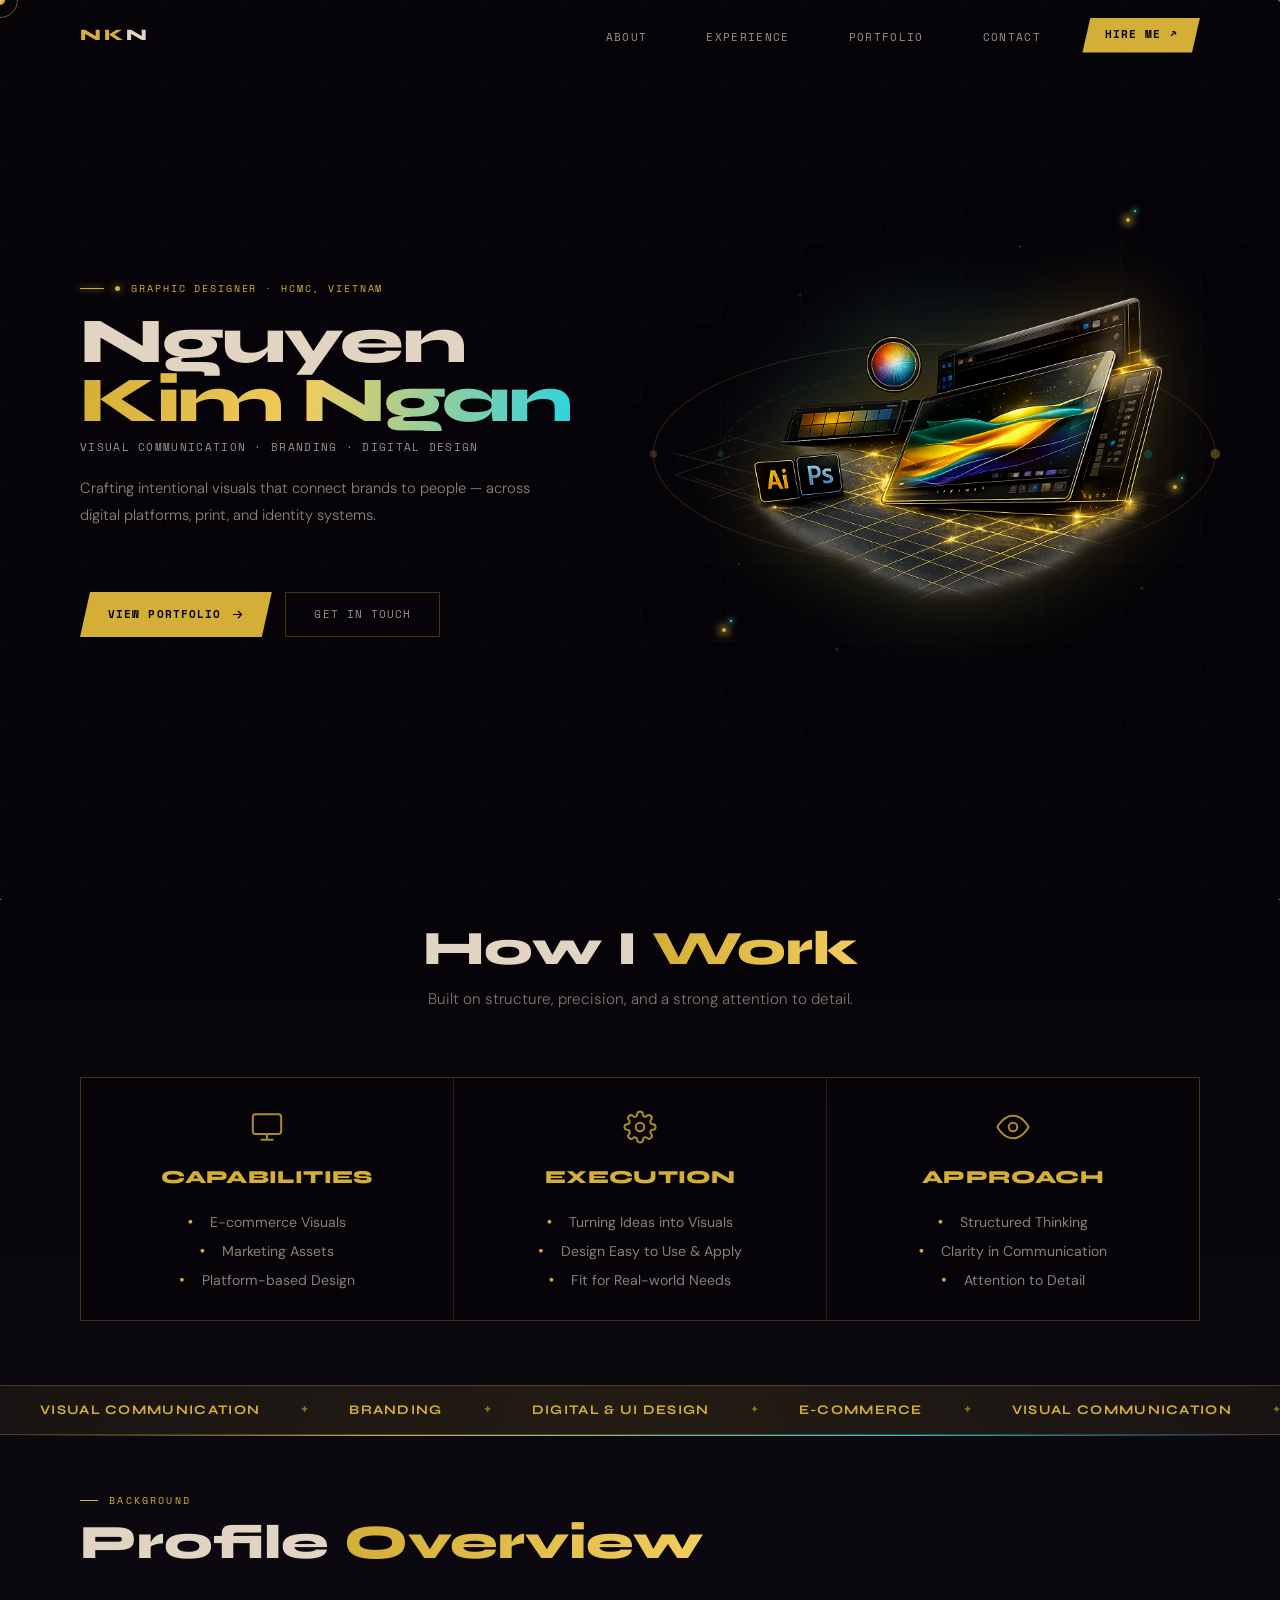
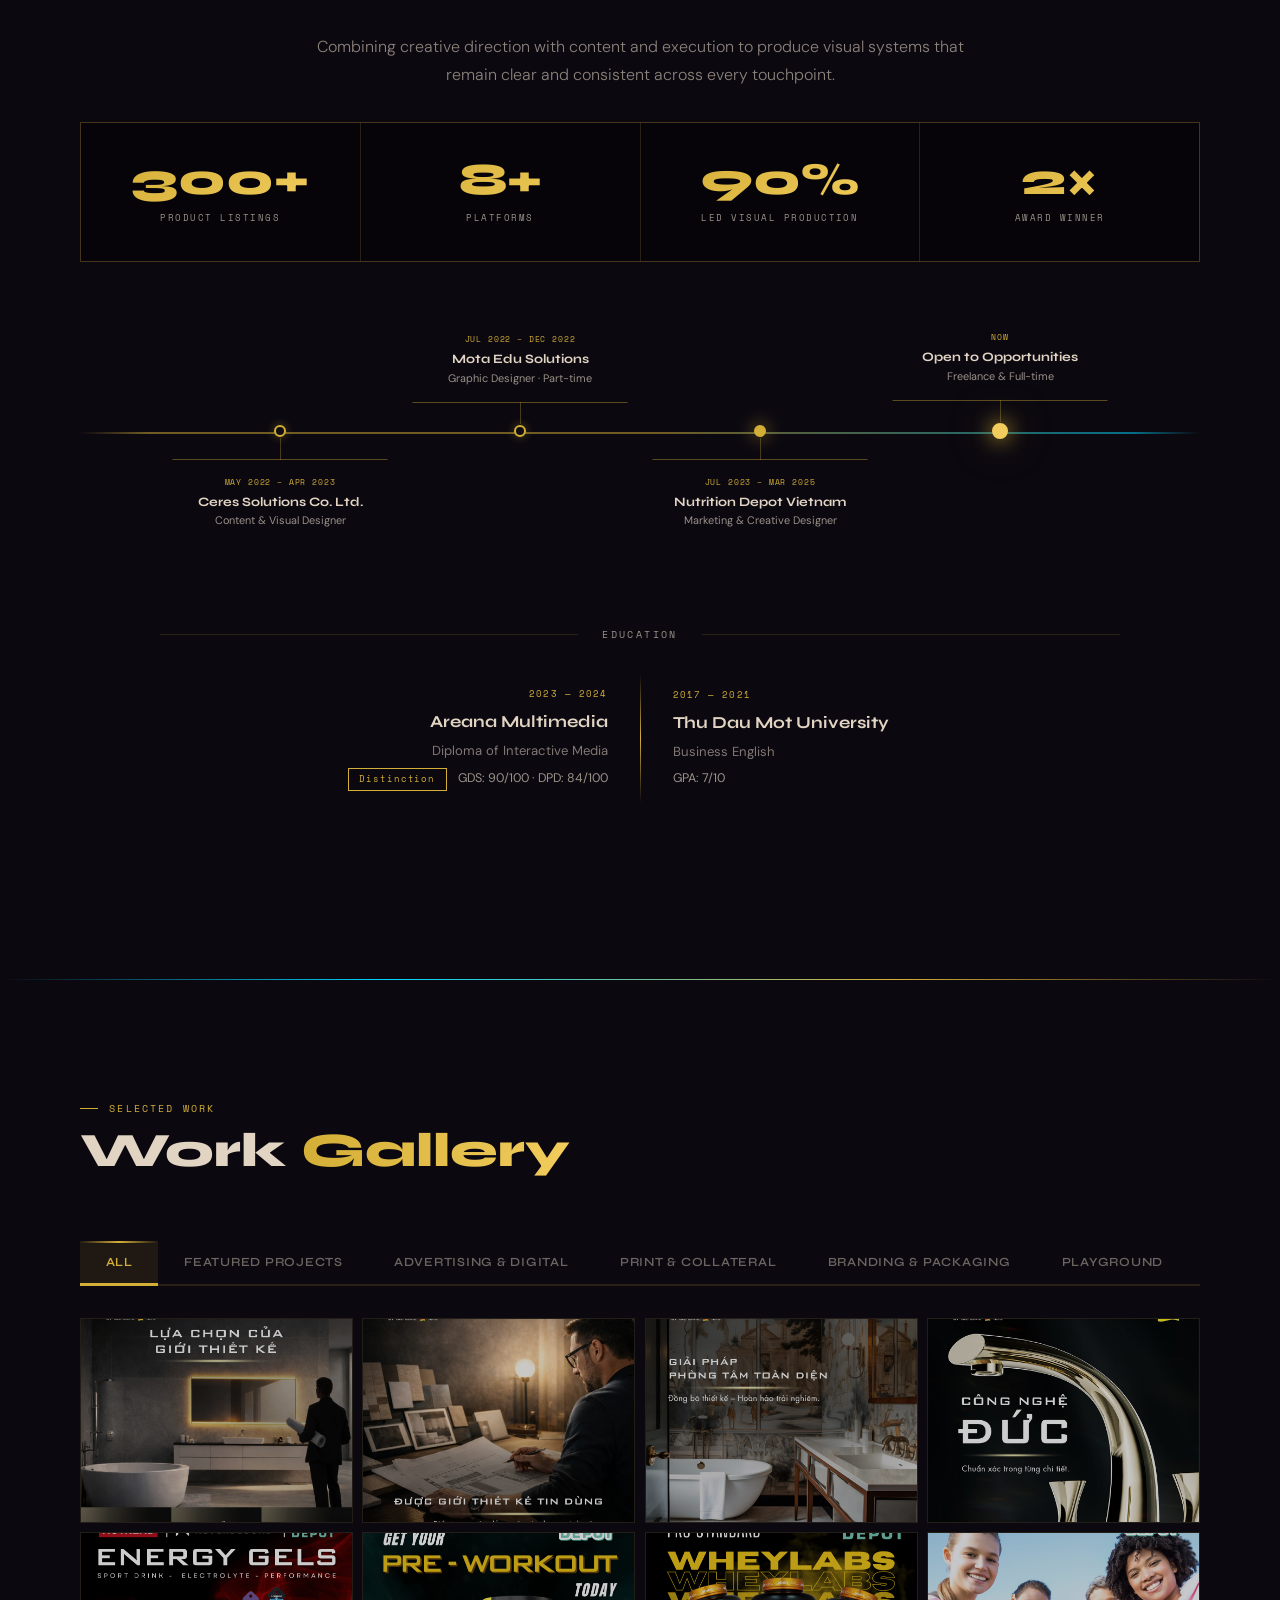
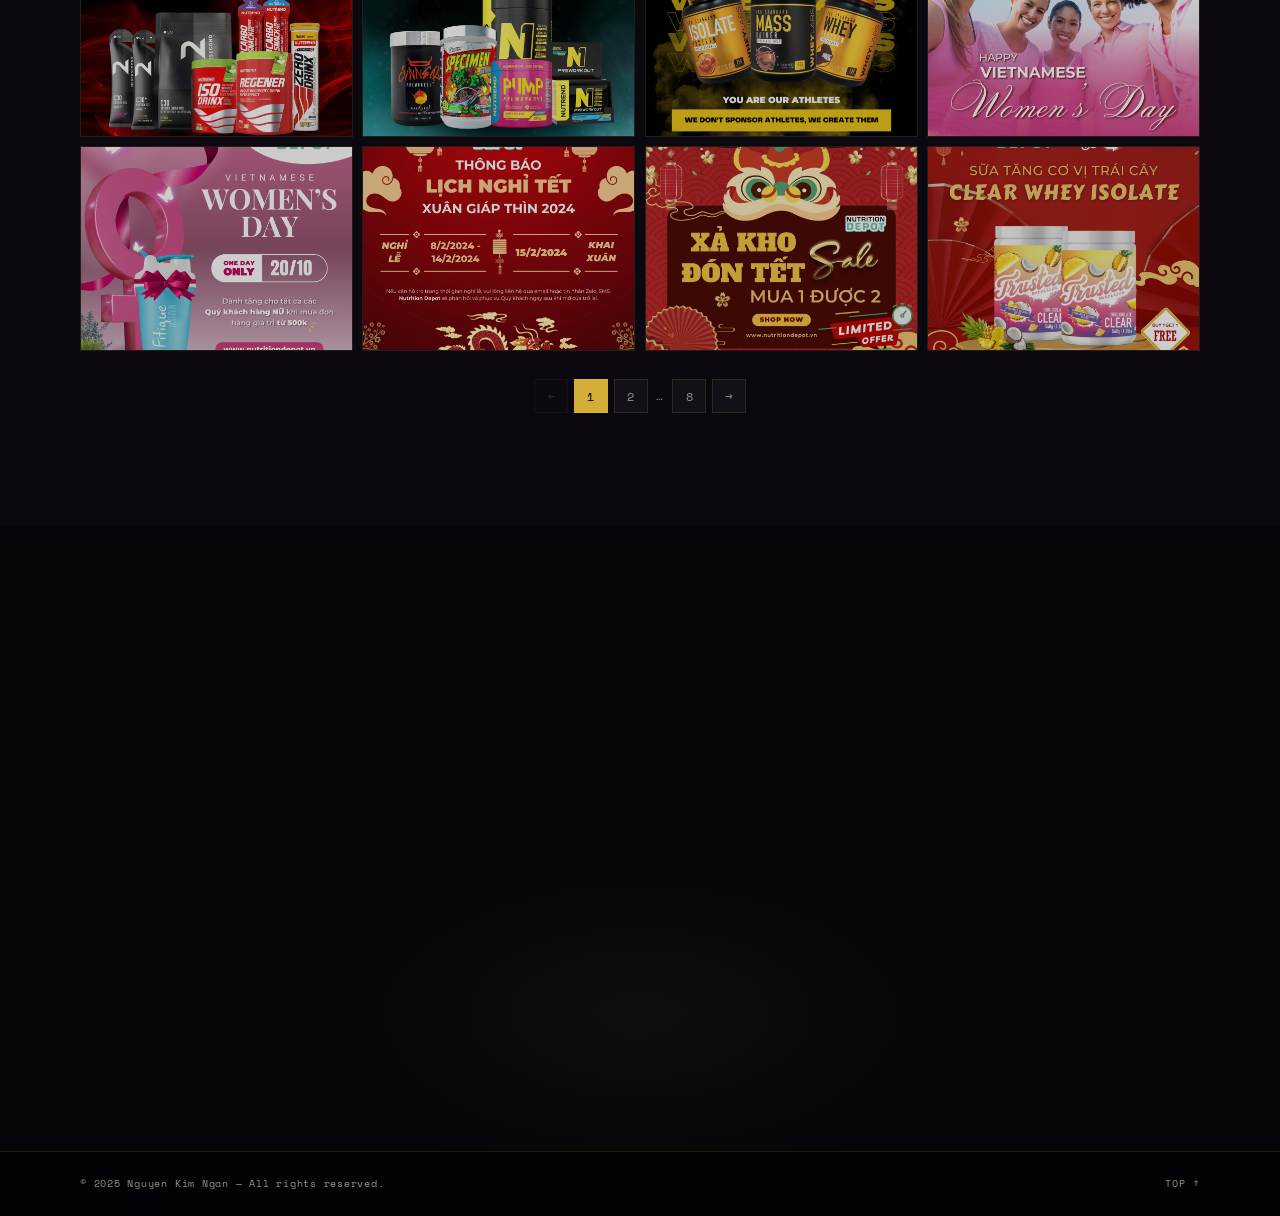
==== commit d53da441: "update" ====
--- a/index.html
+++ b/index.html
@@ -1,914 +1,1142 @@
 <!DOCTYPE html>
 <html lang="en">
 <head>
-  <meta charset="UTF-8">
-  <meta name="viewport" content="width=device-width, initial-scale=1.0">
-  <title>Nguyen Kim Ngan — Graphic Designer</title>
-  <link rel="preconnect" href="https://fonts.googleapis.com">
-  <link rel="preconnect" href="https://fonts.gstatic.com" crossorigin>
-  <link href="https://fonts.googleapis.com/css2?family=Cormorant+Garamond:ital,wght@0,400;0,500;0,600;0,700;1,400&family=Outfit:wght@300;400;500;600&display=swap" rel="stylesheet">
-  <style>
-    *, *::before, *::after { box-sizing: border-box; margin: 0; padding: 0; }
-    :root {
-      --charcoal: #1a1714;
-      --offwhite: #f5f3ef;
-      --gold: #c1993f;
-      --gold-light: rgba(193, 153, 63, 0.10);
-      --accent: #c1993f;
-      --accent-light: rgba(193, 153, 63, 0.10);
-      --accent-secondary: #1e2e42;
-      --pink: #e0549a;
-      --pink-light: rgba(224, 84, 154, 0.10);
-      --beige: #b8965a;
-      --beige-light: rgba(184, 150, 90, 0.10);
-      --muted: #88847f;
-      --border: #dedad4;
-      --white: #ffffff;
-    }
-    html { scroll-behavior: smooth; }
-    body { font-family: 'Outfit', sans-serif; background: var(--offwhite); color: var(--charcoal); line-height: 1.6; overflow-x: hidden; }
-
-    /* ── NAV ── */
-    nav {
-      position: fixed; top: 0; left: 0; right: 0; z-index: 200;
-      display: flex; justify-content: space-between; align-items: center;
-      padding: 1.25rem 5rem;
-      transition: background .3s, border-color .3s;
-    }
-    nav.scrolled { background: rgba(247,245,242,.97); border-bottom: 1px solid var(--border); }
-    .nav-logo { font-family: 'Cormorant Garamond', serif; font-size: 1.3rem; font-weight: 400; color: var(--charcoal); text-decoration: none; letter-spacing: .05em; }
-    .nav-links { list-style: none; display: flex; gap: 2.5rem; }
-    .nav-links a { font-size: .8rem; font-weight: 500; color: var(--charcoal); text-decoration: none; letter-spacing: .15em; text-transform: uppercase; transition: color .2s; }
-    .nav-links a:hover { color: var(--gold); }
-    .nav-toggle { display: none; flex-direction: column; gap: 5px; cursor: pointer; background: none; border: none; padding: 4px; }
-    .nav-toggle span { display: block; width: 24px; height: 2px; background: var(--charcoal); transition: .3s; }
-
-    /* ── HERO ── */
-    #hero {
-      min-height: 100vh; display: grid; grid-template-columns: 1.1fr .9fr;
-      align-items: center; gap: 5rem; padding: 9rem 5rem 5rem;
-      position: relative; overflow: hidden;
-    }
-    #hero::after {
-      content: ''; position: absolute; top: -10%; right: -5%;
-      width: 700px; height: 700px; border-radius: 50%;
-      background: radial-gradient(circle, rgba(184,150,90,.07) 0%, transparent 65%);
-      pointer-events: none;
-    }
-    .hero-tag {
-      display: inline-block; font-size: .68rem; font-weight: 500;
-      letter-spacing: .25em; text-transform: uppercase; color: var(--gold);
-      background: var(--gold-light); padding: .4rem 1rem; border-radius: 0; margin-bottom: 1.5rem;
-    }
-    .hero-name {
-      font-family: 'Cormorant Garamond', serif;
-      font-size: clamp(3.2rem, 6vw, 5.8rem);
-      font-weight: 300; line-height: 1.02; letter-spacing: .02em; margin-bottom: 1.5rem;
-    }
-    .hero-name .accent { color: var(--gold); }
-    .hero-tagline { font-size: 1.05rem; color: var(--muted); font-weight: 300; max-width: 460px; line-height: 1.75; margin-bottom: 2.5rem; }
-    .hero-cta {
-      display: inline-flex; align-items: center; gap: .75rem;
-      background: transparent; color: var(--charcoal); text-decoration: none;
-      border: 1px solid var(--charcoal);
-      padding: 1rem 2.25rem; font-size: .82rem; font-weight: 500;
-      letter-spacing: .1em; text-transform: uppercase; transition: background .25s, border-color .25s, color .25s;
-    }
-    .hero-cta:hover { background: var(--gold); border-color: var(--gold); color: #fff; }
-    .hero-cta svg { transition: transform .2s; }
-    .hero-cta:hover svg { transform: translateX(4px); }
-    .hero-stats { display: grid; grid-template-columns: 1fr 1fr; gap: 1.25rem; }
-    .stat-card {
-      padding: 2rem 1.75rem; background: var(--white); position: relative; overflow: hidden;
-      box-shadow: 0 1px 8px rgba(0,0,0,.04);
-    }
-    .stat-card::before { content: ''; position: absolute; top: 0; left: 0; width: 1px; height: 100%; background: var(--gold); }
-    .stat-num { font-family: 'Cormorant Garamond', serif; font-size: 2.6rem; font-weight: 700; line-height: 1; margin-bottom: .4rem; }
-    .stat-label { font-size: .72rem; font-weight: 500; letter-spacing: .1em; text-transform: uppercase; color: var(--muted); }
-
-    /* ── SECTIONS COMMON ── */
-    section { padding: 7rem 6rem; }
-    .sec-label { font-size: .68rem; font-weight: 500; letter-spacing: .25em; text-transform: uppercase; color: var(--gold); margin-bottom: .6rem; }
-    .sec-title { font-family: 'Cormorant Garamond', serif; font-size: clamp(2rem, 3.5vw, 3rem); font-weight: 700; line-height: 1.15; margin-bottom: 3.5rem; }
-    .sec-title em { font-style: italic; color: var(--gold); }
-
-    /* ── ABOUT ── */
-    #about { background: var(--accent-secondary); color: var(--offwhite); }
-    #about .sec-title { color: var(--offwhite); }
-    .about-grid { display: grid; grid-template-columns: 1fr 1fr; gap: 5rem; align-items: start; }
-    .about-bio { font-size: 1.1rem; font-weight: 300; color: rgba(245,242,235,.82); line-height: 1.85; }
-    .about-bio strong { color: var(--offwhite); font-weight: 600; }
-    .about-bio p + p { margin-top: 1.2rem; }
-    .about-items { display: flex; flex-direction: column; gap: 0; }
-    .about-item {
-      display: flex; gap: 1rem; align-items: flex-start;
-      padding: 1.5rem 0; border-bottom: 1px solid rgba(245,242,235,.08);
-    }
-    .about-item:last-child { border-bottom: none; }
-    .about-icon {
-      width: 40px; height: 40px; border-radius: 0;
-      background: rgba(184,150,90,.10); display: flex; align-items: center; justify-content: center; flex-shrink: 0;
-    }
-    .about-icon svg { color: var(--gold); }
-    .about-item h4 { font-size: .72rem; font-weight: 600; letter-spacing: .1em; text-transform: uppercase; color: rgba(245,242,235,.45); margin-bottom: .3rem; }
-    .about-item p { font-size: .9rem; color: var(--offwhite); }
-    .about-item p.sub { font-size: .8rem; opacity: .55; margin-top: .2rem; }
-
-    /* ── EXPERIENCE ── */
-    #experience { background: var(--offwhite); }
-    .exp-grid { display: grid; grid-template-columns: 1fr 1fr; gap: 2rem; }
-    .exp-card {
-      padding: 2.5rem; background: var(--white);
-      box-shadow: 0 1px 8px rgba(0,0,0,.04);
-      transition: transform .3s, box-shadow .3s;
-    }
-    .exp-card:hover { transform: translateY(-4px); box-shadow: 0 8px 32px rgba(0,0,0,.06); }
-    .exp-period { font-size: .75rem; font-weight: 500; letter-spacing: .1em; text-transform: uppercase; color: var(--gold); margin-bottom: .4rem; }
-    .exp-company { font-family: 'Cormorant Garamond', serif; font-size: 1.45rem; font-weight: 700; margin-bottom: .3rem; }
-    .exp-role { font-size: .8rem; font-weight: 500; color: var(--muted); letter-spacing: .06em; text-transform: uppercase; padding-bottom: 1.25rem; margin-bottom: 1.25rem; border-bottom: 1px solid var(--border); display: flex; align-items: center; gap: .5rem; flex-wrap: wrap; }
-    .exp-badge { font-size: .72rem; background: var(--gold-light); color: var(--gold); padding: .2rem .65rem; border-radius: 0; font-weight: 500; letter-spacing: .04em; }
-    .exp-list { list-style: none; display: flex; flex-direction: column; gap: .65rem; }
-    .exp-list li { font-size: .88rem; color: var(--muted); padding-left: 1.2rem; position: relative; line-height: 1.55; }
-    .exp-list li::before { content: ''; position: absolute; left: 0; top: .6em; width: 5px; height: 5px; border-radius: 50%; background: var(--gold); }
-
-    /* ── EDUCATION & CERTS ── */
-    .edu-grid { display: grid; grid-template-columns: repeat(3, 1fr); gap: 1.5rem; margin-top: 4rem; }
-    .edu-card { padding: 2rem; background: var(--offwhite); border-left: 1px solid var(--gold); }
-    .edu-period { font-size: .72rem; font-weight: 500; color: var(--gold); letter-spacing: .1em; text-transform: uppercase; margin-bottom: .5rem; }
-    .edu-school { font-family: 'Cormorant Garamond', serif; font-size: 1.05rem; font-weight: 700; margin-bottom: .6rem; }
-    .edu-detail { font-size: .85rem; color: var(--muted); margin-top: .3rem; }
-    .cert-row { display: flex; justify-content: space-between; align-items: center; padding: .55rem 0; border-bottom: 1px solid var(--border); }
-    .cert-row:last-child { border-bottom: none; }
-    .cert-name { font-size: .85rem; font-weight: 500; }
-    .cert-score { font-family: 'Cormorant Garamond', serif; font-size: 1.15rem; font-weight: 700; color: var(--gold); }
-
-    /* ── SKILLS ── */
-    #skills { background: var(--white); }
-    .skills-grid { display: grid; grid-template-columns: 1fr 1fr; gap: 5rem; }
-    .skills-group h3 { font-size: .68rem; font-weight: 500; letter-spacing: .18em; text-transform: uppercase; color: var(--muted); margin-bottom: 2rem; }
-    .skill-bar { margin-bottom: 1.75rem; }
-    .skill-bar-head { display: flex; justify-content: space-between; margin-bottom: .55rem; }
-    .skill-bar-name { font-size: .9rem; font-weight: 400; }
-    .skill-bar-pct { font-size: .8rem; font-weight: 500; color: var(--gold); }
-    .skill-track { height: 1px; background: var(--border); position: relative; overflow: hidden; }
-    .skill-fill { position: absolute; top: 0; left: 0; height: 100%; background: var(--gold); width: 0; transition: width 1.2s cubic-bezier(.4,0,.2,1); }
-    .tools-wrap { margin-top: 2.5rem; }
-    .tools-wrap h3 { font-size: .68rem; font-weight: 500; letter-spacing: .18em; text-transform: uppercase; color: var(--muted); margin-bottom: 1.25rem; }
-    .tool-tags { display: flex; flex-wrap: wrap; gap: .65rem; }
-    .tool-tag { padding: .5rem 1.1rem; background: var(--offwhite); font-size: .83rem; font-weight: 400; border: 1px solid var(--border); transition: background .2s, border-color .2s, color .2s; cursor: default; }
-    .tool-tag:hover { background: var(--gold); border-color: var(--gold); color: #fff; }
-
-    /* ── PORTFOLIO TABS ── */
-    #portfolio { background: var(--offwhite); }
-    .port-tabs { display: flex; gap: .4rem; flex-wrap: wrap; margin-bottom: 1.5rem; }
-    .port-tab { padding: .55rem 1.25rem; font-family: 'Outfit', sans-serif; font-size: .8rem; font-weight: 500; letter-spacing: .08em; border: 1px solid var(--border); background: var(--white); color: var(--charcoal); cursor: pointer; transition: all .2s; }
-    .port-tab:hover { border-color: var(--charcoal); background: var(--charcoal); color: var(--offwhite); }
-    .port-tab.active { background: var(--gold); border-color: var(--gold); color: #fff; }
-    #portContent { transition: opacity .3s; }
-
-    /* ── LAYOUT A — Phone Hero ── */
-    .laya-hero { background: linear-gradient(135deg, #f8f6f3 0%, #eee8e3 100%); border-radius: 0; padding: 2.5rem 2rem; display: flex; align-items: center; justify-content: center; gap: 2rem; max-height: 500px; overflow: hidden; margin-bottom: 2.5rem; }
-    .laya-phone { width: 200px; height: 390px; background: #1a1520; border-radius: 30px; padding: 14px 8px; box-shadow: 0 20px 60px rgba(0,0,0,.18), 0 4px 16px rgba(0,0,0,.1); position: relative; flex-shrink: 0; }
-    .laya-phone::before { content: ''; position: absolute; top: 8px; left: 50%; transform: translateX(-50%); width: 50px; height: 7px; background: #2d2430; border-radius: 4px; }
-    .laya-phone-screen { width: 100%; height: 100%; border-radius: 18px; overflow: hidden; background: #fff; position: relative; }
-    .laya-stack { width: 100%; height: 100%; position: relative; overflow: hidden; }
-    .laya-stack-img { position: absolute; width: 100%; object-fit: cover; display: block; }
-    .laya-side-imgs { display: flex; flex-direction: column; gap: 10px; flex: 1; max-width: 180px; }
-    .laya-side-img { width: 100%; border-radius: 0; box-shadow: 0 1px 8px rgba(0,0,0,.06); object-fit: cover; cursor: pointer; transition: transform .3s ease, box-shadow .3s ease; }
-    .laya-side-img:nth-child(1) { transform: rotate(-2deg); }
-    .laya-side-img:nth-child(2) { transform: rotate(1.5deg); }
-    .laya-side-img:nth-child(3) { transform: rotate(-1deg); }
-    .laya-side-img:hover { transform: rotate(0) scale(1.04) !important; box-shadow: 0 8px 24px rgba(0,0,0,.18); }
-
-    /* ── LAYOUT A — Instagram Card Grid ── */
-    .insta-grid { columns: 4; column-gap: 1rem; }
-    .insta-card { break-inside: avoid; margin-bottom: 1rem; background: #fff; border: none; border-radius: 0; box-shadow: 0 1px 8px rgba(0,0,0,.04); overflow: hidden; cursor: pointer; transition: transform .25s ease, box-shadow .25s ease; }
-    .insta-card:hover { transform: translateY(-4px); box-shadow: 0 8px 32px rgba(0,0,0,.06); }
-    .insta-card-header { display: flex; align-items: center; justify-content: space-between; padding: .45rem .7rem; }
-    .insta-card-user { display: flex; align-items: center; gap: .4rem; }
-    .insta-avatar { width: 22px; height: 22px; border-radius: 50%; background: linear-gradient(45deg, var(--gold), #ff9a00); flex-shrink: 0; }
-    .insta-username { font-size: .62rem; font-weight: 600; color: #1a1520; }
-    .insta-actions-top { display: flex; gap: .3rem; color: #bbb; }
-    .insta-actions-top svg { width: 13px; height: 13px; }
-    .insta-card img { width: 100%; display: block; object-fit: contain; background: #f7f7f7; }
-    .insta-card-footer { display: flex; gap: .45rem; align-items: center; padding: .4rem .7rem; color: #bbb; }
-    .insta-card-footer svg { width: 13px; height: 13px; }
-
-    /* ── LAYOUT B — Flipbook ── */
-    .layb-flipbook { display: flex; flex-direction: column; align-items: center; gap: 1.5rem; margin-bottom: 3rem; position: relative; }
-    .layb-flip-stage { display: flex; align-items: center; gap: 1rem; width: 100%; max-width: 1100px; position: relative; }
-    .layb-nav-btn { width: 46px; height: 46px; flex-shrink: 0; border-radius: 0; background: var(--white); border: 1px solid var(--border); color: var(--charcoal); font-size: 1.1rem; cursor: pointer; display: flex; align-items: center; justify-content: center; transition: all .2s; }
-    .layb-nav-btn:hover:not(:disabled) { background: var(--gold); border-color: var(--gold); color: #fff; }
-    .layb-nav-btn:disabled { opacity: .3; cursor: default; }
-    .layb-book-wrap { flex: 1; min-width: 0; }
-    .layb-indicator { font-size: .72rem; font-weight: 500; letter-spacing: .1em; text-transform: uppercase; color: var(--muted); }
-
-    /* ── Magazine book container ── */
-    .magazine-book-container {
-      flex: 1; min-width: 0;
-      perspective: 1400px;
-      display: flex; flex-direction: column; align-items: center;
-      padding: 1rem 0 1rem;
-    }
-    .magazine-book-inner {
-      position: relative;
-      transform: rotateX(25deg) rotateZ(-1deg);
-      transform-style: preserve-3d;
-      transform-origin: center 70%;
-      transition: transform 0.4s ease;
-      box-shadow: 0 25px 50px rgba(0,0,0,.12), 0 8px 16px rgba(0,0,0,.06);
-    }
-    .magazine-book-inner::before {
-      content: ''; pointer-events: none; z-index: 1;
-      position: absolute; top: 2px; right: -4px;
-      width: 4px; height: calc(100% - 4px);
-      box-shadow: 2px 0 0 #ece8e4, 4px 0 0 #e8e4e0;
-    }
-    .magazine-book-inner::after {
-      content: '';
-      position: absolute; bottom: -5px; left: 2%; right: 2%;
-      height: 5px;
-      background: linear-gradient(to bottom, #d5d0cb, #c8c3be);
-      border-radius: 0 0 2px 2px;
-      transform: rotateX(-90deg);
-      transform-origin: top;
-    }
-    .magazine-surface-shadow {
-      width: 80%; height: 24px; margin: -4px auto 0;
-      background: radial-gradient(ellipse, rgba(0,0,0,.10) 0%, transparent 65%);
-      filter: blur(12px);
-    }
-    .stf__parent::after {
-      content: '';
-      position: absolute; top: 0; left: 50%;
-      transform: translateX(-50%);
-      width: 16px; height: 100%;
-      background: linear-gradient(to right,
-        transparent 0%,
-        rgba(0,0,0,.04) 35%,
-        rgba(0,0,0,.07) 50%,
-        rgba(0,0,0,.04) 65%,
-        transparent 100%
-      );
-      pointer-events: none;
-      z-index: 10;
-    }
-
-    /* ── StPageFlip magazine page styles ── */
-    .magazine-page { background: #faf8f5; background-image: url("data:image/svg+xml,%3Csvg xmlns='http://www.w3.org/2000/svg' width='200' height='200'%3E%3Cfilter id='n'%3E%3CfeTurbulence type='fractalNoise' baseFrequency='0.75' numOctaves='4' stitchTiles='stitch'/%3E%3CfeColorMatrix type='saturate' values='0'/%3E%3C/filter%3E%3Crect width='200' height='200' filter='url(%23n)' opacity='0.035'/%3E%3C/svg%3E"); font-family: 'Outfit', sans-serif; overflow: hidden; display: flex; flex-direction: column; height: 100%; box-sizing: border-box; position: relative; }
-    .magazine-page-cover { position: relative; background: var(--charcoal); color: var(--offwhite); display: flex; flex-direction: column; height: 100%; box-sizing: border-box; overflow: hidden; padding: 0; }
-    .mag-cover-img-bg { position: absolute; inset: 0; overflow: hidden; }
-    .mag-cover-img-bg img { width: 100%; height: 100%; object-fit: cover; display: block; opacity: 0.52; }
-    .mag-cover-content { position: relative; z-index: 2; display: flex; flex-direction: column; height: 100%; background: linear-gradient(to bottom, rgba(26,23,20,.5) 0%, rgba(26,23,20,.08) 42%, rgba(26,23,20,.72) 100%); padding: 1.4rem 1.25rem; justify-content: space-between; }
-    .mag-cover-head { display: flex; justify-content: space-between; align-items: center; }
-    .mag-cover-label { font-size: .52rem; font-weight: 600; letter-spacing: .22em; text-transform: uppercase; color: rgba(255,255,255,.6); }
-    .mag-cover-tag { font-size: .52rem; letter-spacing: .1em; color: rgba(255,255,255,.4); }
-    .mag-cover-mid { text-align: center; }
-    .mag-cover-title { font-family: 'Cormorant Garamond', serif; font-size: clamp(1.4rem, 3vw, 2.2rem); font-weight: 700; line-height: 1.0; letter-spacing: .06em; text-transform: uppercase; text-shadow: 0 2px 12px rgba(0,0,0,.4); margin-bottom: .4rem; }
-    .mag-cover-sub { font-size: .55rem; font-weight: 500; letter-spacing: .2em; text-transform: uppercase; color: rgba(255,255,255,.6); }
-    .mag-cover-foot { text-align: center; }
-    .mag-cover-issue { font-size: .52rem; letter-spacing: .12em; color: rgba(255,255,255,.45); }
-    .magazine-page-spread { display: flex; flex-direction: column; height: 100%; padding: 0.55rem; box-sizing: border-box; }
-    .magazine-page-spread-img { flex: 1; overflow: hidden; cursor: pointer; position: relative; box-shadow: inset 0 0 0 1px rgba(0,0,0,.05); }
-    .magazine-page-spread-img img { width: 100%; height: 100%; object-fit: cover; display: block; transition: transform .4s ease; }
-    .magazine-page-spread-img:hover img { transform: scale(1.02); }
-    .magazine-page-caption { padding: .45rem .2rem .1rem; display: flex; justify-content: space-between; align-items: baseline; flex-shrink: 0; }
-    .mag-pg-title { font-family: 'Cormorant Garamond', serif; font-size: .8rem; font-weight: 600; color: var(--charcoal); letter-spacing: .02em; white-space: nowrap; overflow: hidden; text-overflow: ellipsis; max-width: 82%; }
-    .mag-pg-num { font-size: .52rem; color: var(--muted); font-weight: 500; letter-spacing: .1em; flex-shrink: 0; }
-    .magazine-page-back { background: var(--charcoal); color: var(--offwhite); display: flex; flex-direction: column; align-items: center; justify-content: center; text-align: center; padding: 2.5rem 2rem; height: 100%; box-sizing: border-box; }
-    .mag-back-icon { font-size: 1.5rem; color: var(--gold); margin-bottom: 1.25rem; line-height: 1; }
-    .mag-back-title { font-family: 'Cormorant Garamond', serif; font-size: clamp(1rem, 2.2vw, 1.55rem); font-weight: 400; font-style: italic; line-height: 1.4; color: var(--offwhite); margin-bottom: .85rem; }
-    .mag-back-sub { font-size: .6rem; color: rgba(245,242,235,.38); letter-spacing: .14em; text-transform: uppercase; }
-    .magazine-page-img { flex: 0 0 68%; overflow: hidden; background: #f0ede8; cursor: pointer; }
-    .magazine-page-img img { width: 100%; height: 100%; object-fit: contain; display: block; transition: transform .4s ease; }
-    .magazine-page-img:hover img { transform: scale(1.04); }
-    .magazine-page-info { flex: 1; padding: 1rem 1.25rem 1.75rem; display: flex; flex-direction: column; justify-content: center; border-top: 1px solid var(--border); position: relative; }
-    .magazine-page-cat   { font-size: .58rem; font-weight: 700; letter-spacing: .14em; text-transform: uppercase; color: var(--gold); margin-bottom: .3rem; }
-    .magazine-page-title { font-family: 'Cormorant Garamond', serif; font-size: .95rem; font-weight: 700; line-height: 1.2; margin-bottom: .25rem; color: var(--charcoal); }
-    .magazine-page-num   { position: absolute; bottom: .55rem; right: .75rem; font-size: .58rem; font-weight: 600; color: var(--muted); opacity: .45; letter-spacing: .08em; }
-    .mag-cover-count { font-family: 'Cormorant Garamond', serif; font-size: clamp(1.2rem, 2vw, 1.8rem); font-weight: 700; color: var(--gold); }
-    .mag-end-icon    { font-size: 2rem; color: var(--gold); margin-bottom: 1rem; line-height: 1; }
-    .mag-end-title   { font-family: 'Cormorant Garamond', serif; font-size: clamp(1.1rem, 2.2vw, 1.8rem); font-weight: 700; line-height: 1.15; color: var(--charcoal); margin-bottom: .6rem; }
-    .mag-end-sub     { font-size: .68rem; color: var(--muted); margin-bottom: 1rem; }
-
-    /* ── LAYOUT B — Scene Grid ── */
-    .scene-grid { display: grid; grid-template-columns: repeat(3, 1fr); gap: 1.5rem; }
-    .scene-card { aspect-ratio: 1; border-radius: 0; overflow: hidden; background: #f0ece8; box-shadow: 0 1px 8px rgba(0,0,0,.04); cursor: pointer; transition: transform .25s ease, box-shadow .25s ease; }
-    .scene-card:hover { transform: scale(1.02); box-shadow: 0 8px 32px rgba(0,0,0,.06); }
-    .scene-card img { width: 100%; height: 100%; object-fit: cover; display: block; }
-
-    /* ── Empty state ── */
-    .tab-empty { text-align: center; padding: 5rem 2rem; color: var(--muted); }
-    .tab-empty p { font-size: .9rem; margin-top: .5rem; }
-
-    /* ── TAB PANEL ── */
-    .tab-panel { display: none; }
-    .tab-panel.active { display: block; animation: tabFade .3s ease; }
-    @keyframes tabFade { from { opacity: 0; } to { opacity: 1; } }
-
-    /* ── LAYOUT C — Simple Grid ── */
-    .layc-grid { columns: 4; column-gap: 1rem; }
-    .layc-card { break-inside: avoid; margin-bottom: 1rem; border-radius: 0; overflow: hidden; background: var(--white); box-shadow: 0 1px 8px rgba(0,0,0,.04); cursor: pointer; position: relative; border: none; transition: transform .25s ease, box-shadow .25s ease; }
-    .layc-card:hover { transform: translateY(-4px); box-shadow: 0 8px 32px rgba(0,0,0,.06); }
-    .layc-card img { width: 100%; display: block; }
-    .layc-overlay { position: absolute; inset: 0; background: rgba(26,21,32,.72); opacity: 0; display: flex; flex-direction: column; align-items: center; justify-content: center; text-align: center; padding: 1rem; transition: opacity .25s; }
-    .layc-card:hover .layc-overlay { opacity: 1; }
-    .layc-overlay-title { font-size: .85rem; font-weight: 600; color: #fff; margin-bottom: .3rem; }
-    .layc-overlay-cat { font-size: .68rem; font-weight: 600; letter-spacing: .1em; text-transform: uppercase; color: var(--gold); }
-
-    /* ── Responsive ── */
-    @media (max-width: 1100px) { .insta-grid { columns: 3; } .scene-grid { grid-template-columns: repeat(2, 1fr); } .layc-grid { columns: 3; } }
-    @media (max-width: 768px) { .insta-grid { columns: 2; } .layc-grid { columns: 2; } }
-    @media (max-width: 480px) { .scene-grid { grid-template-columns: 1fr; } .laya-hero { flex-direction: column; max-height: none; } .layc-grid { grid-template-columns: repeat(2, 1fr); } }
-
-    /* ── LIGHTBOX ── */
-    .lightbox {
-      position: fixed; inset: 0; z-index: 999;
-      background: rgba(15,15,15,.96);
-      display: flex; align-items: center; justify-content: center;
-      opacity: 0; pointer-events: none; transition: opacity .3s;
-    }
-    .lightbox.open { opacity: 1; pointer-events: all; }
-    .lb-inner { position: relative; display: flex; flex-direction: column; align-items: center; max-width: 90vw; }
-    .lb-img { max-width: 85vw; max-height: 80vh; object-fit: contain; display: block; }
-    .lb-caption { color: #fff; font-size: .88rem; font-weight: 500; margin-top: 1rem; opacity: .75; }
-    .lb-caption em { color: var(--gold); font-style: normal; font-size: .72rem; letter-spacing: .1em; text-transform: uppercase; margin-left: .6rem; }
-    .lb-close {
-      position: absolute; top: -2.5rem; right: 0;
-      background: none; border: none; color: #fff; font-size: 1.4rem;
-      cursor: pointer; opacity: .6; transition: opacity .2s, color .2s; line-height: 1;
-    }
-    .lb-close:hover { opacity: 1; color: var(--gold); }
-    .lb-nav {
-      position: fixed; top: 50%; transform: translateY(-50%);
-      background: rgba(255,255,255,.08); border: none; color: #fff;
-      width: 50px; height: 50px; display: flex; align-items: center; justify-content: center;
-      cursor: pointer; font-size: 1.25rem; transition: background .2s;
-    }
-    .lb-nav:hover { background: var(--gold); }
-    .lb-prev { left: 1.5rem; }
-    .lb-next { right: 1.5rem; }
-    .lb-counter { position: absolute; bottom: -2.5rem; left: 50%; transform: translateX(-50%); font-size: .75rem; color: rgba(255,255,255,.4); letter-spacing: .08em; white-space: nowrap; }
-
-    /* ── CONTACT ── */
-    #contact { background: var(--charcoal); color: var(--offwhite); }
-    #contact .sec-title { color: var(--offwhite); }
-    .contact-grid { display: grid; grid-template-columns: 1fr 1fr; gap: 5rem; align-items: start; }
-    .contact-intro { font-size: 1.05rem; color: rgba(245,242,235,.7); font-weight: 300; line-height: 1.8; margin-top: -.5rem; }
-    .contact-links { display: flex; flex-direction: column; gap: 1rem; margin-top: .5rem; }
-    .contact-link { display: flex; align-items: center; gap: 1rem; color: var(--offwhite); text-decoration: none; font-size: .95rem; transition: color .2s; }
-    .contact-link:hover { color: var(--gold); }
-    .c-icon { width: 46px; height: 46px; background: rgba(245,242,235,.07); display: flex; align-items: center; justify-content: center; flex-shrink: 0; transition: background .2s; }
-    .contact-link:hover .c-icon { background: var(--gold); }
-
-    /* ── FOOTER ── */
-    footer {
-      background: #101010; color: rgba(245,242,235,.4);
-      padding: 2rem 5rem; display: flex; justify-content: space-between; align-items: center;
-    }
-    .foot-copy { font-size: .78rem; }
-    .back-top { display: flex; align-items: center; gap: .5rem; color: rgba(245,242,235,.4); text-decoration: none; font-size: .78rem; font-weight: 600; letter-spacing: .1em; text-transform: uppercase; transition: color .2s; }
-    .back-top:hover { color: var(--gold); }
-
-    /* ── ANIMATIONS ── */
-    .fade { opacity: 0; transform: translateY(22px); transition: opacity .7s ease, transform .7s ease; }
-    .fade.in { opacity: 1; transform: none; }
-    .fade.d1 { transition-delay: .1s; }
-    .fade.d2 { transition-delay: .2s; }
-    .fade.d3 { transition-delay: .3s; }
-    .fade.d4 { transition-delay: .4s; }
-
-    /* ── RESPONSIVE ── */
-    @media (max-width: 1100px) {
-      section, nav, footer { padding-left: 3rem; padding-right: 3rem; }
-      #hero { padding-left: 3rem; padding-right: 3rem; }
-    }
-    @media (max-width: 880px) {
-      section { padding: 5rem 2.5rem; }
-      nav { padding: 1.25rem 2rem; }
-      footer { padding: 1.75rem 2rem; }
-      #hero { grid-template-columns: 1fr; padding: 6.5rem 2rem 3rem; min-height: auto; gap: 3rem; }
-      .about-grid, .exp-grid, .contact-grid, .skills-grid { grid-template-columns: 1fr; gap: 2.5rem; }
-      .edu-grid { grid-template-columns: 1fr; }
-      .hero-stats { grid-template-columns: repeat(4, 1fr); }
-      .nav-links { display: none; flex-direction: column; position: absolute; top: 100%; left: 0; right: 0; background: var(--offwhite); padding: 1.25rem 2rem 1.75rem; box-shadow: 0 8px 32px rgba(0,0,0,.1); gap: 1rem; }
-      .nav-links.open { display: flex; }
-      .nav-toggle { display: flex; }
-    }
-    @media (max-width: 600px) {
-      .hero-stats { grid-template-columns: 1fr 1fr; }
-      footer { flex-direction: column; gap: 1rem; text-align: center; }
-    }
-
-
-
-/* ── PAGINATION ── */
-.pg-wrap {
-  display: flex; justify-content: center; align-items: center;
-  gap: .35rem; margin-top: 2rem;
-  /* Thoát khỏi masonry columns */
-  column-span: all;
-  break-before: column;
-  width: 100%;
-}
-.pg-btn {
-  min-width: 36px; height: 36px; padding: 0 .6rem;
-  border: 1px solid var(--border); background: var(--white);
-  color: var(--charcoal); font-size: .82rem; font-weight: 500;
-  cursor: pointer; display: flex; align-items: center; justify-content: center;
-  transition: all .2s; letter-spacing: .04em;
-}
-.pg-btn:hover:not(:disabled):not(.pg-active) { border-color: var(--charcoal); background: var(--charcoal); color: var(--offwhite); }
-.pg-btn.pg-active { background: var(--gold); border-color: var(--gold); color: #fff; cursor: default; }
-.pg-btn:disabled { opacity: .35; cursor: default; }
-.pg-dots { font-size: .82rem; color: var(--muted); padding: 0 .25rem; line-height: 36px; }
-
-/* ── PLAIN MASONRY GRID (Advertising tab) ── */
-.plain-masonry-grid {
-  columns: 4;
-  column-gap: 1rem;
-}
-.plain-masonry-card {
-  break-inside: avoid;
-  margin-bottom: 1rem;
-  background: var(--white);
-  box-shadow: 0 1px 8px rgba(0,0,0,.04);
-  overflow: hidden;
-  cursor: pointer;
-  transition: transform .25s ease, box-shadow .25s ease;
-}
-.plain-masonry-card:hover { transform: translateY(-4px); box-shadow: 0 8px 32px rgba(0,0,0,.08); }
-.plain-masonry-card img { width: 100%; display: block; }
-@media (max-width: 1100px) { .plain-masonry-grid { columns: 3; } }
-@media (max-width: 700px)  { .plain-masonry-grid { columns: 2; } }
-
+<meta charset="UTF-8">
+<meta name="viewport" content="width=device-width, initial-scale=1.0">
+<title>Nguyen Kim Ngan — Graphic Designer</title>
+<link rel="preconnect" href="https://fonts.googleapis.com">
+<link rel="preconnect" href="https://fonts.gstatic.com" crossorigin>
+<link href="https://fonts.googleapis.com/css2?family=Syne:wght@400;600;700;800&family=DM+Sans:wght@300;400;500&family=Space+Mono:wght@400;700&display=swap" rel="stylesheet">
+<style>
+*,*::before,*::after{box-sizing:border-box;margin:0;padding:0}
+:root{
+  --bg:#060409;
+  --bg2:#0b0810;
+  --bg3:#100d16;
+  --gold:#D4AF37;
+  --gold2:#f2cc5c;
+  --gold-dim:rgba(212,175,55,.10);
+  --gold-glow:rgba(212,175,55,.30);
+  --cyan:#00d4ff;
+  --cyan-dim:rgba(0,212,255,.08);
+  --warm:#E1D4C2;
+  --muted:#9a9188;
+  --border:rgba(212,175,55,.15);
+  --border2:rgba(212,175,55,.28);
+  --glass:rgba(255,255,255,.03);
+  --glass2:rgba(212,175,55,.05);
+}
+html{scroll-behavior:smooth}
+body{font-family:'DM Sans',sans-serif;background:var(--bg);color:var(--warm);line-height:1.6;overflow-x:hidden}
+
+/* ── CUSTOM CURSOR ── */
+#cursor{position:fixed;width:10px;height:10px;background:var(--gold);border-radius:50%;pointer-events:none;z-index:9999;transform:translate(-50%,-50%);transition:transform .1s,width .3s,height .3s,opacity .3s;mix-blend-mode:screen}
+#cursor-ring{position:fixed;width:36px;height:36px;border:1px solid rgba(212,175,55,.5);border-radius:50%;pointer-events:none;z-index:9998;transform:translate(-50%,-50%);transition:left .12s ease-out,top .12s ease-out,width .3s,height .3s,border-color .3s}
+body:hover #cursor{opacity:1}
+
+/* ── GRID BG ── */
+body::before{content:'';position:fixed;inset:0;
+  background-image:linear-gradient(rgba(212,175,55,.03) 1px,transparent 1px),linear-gradient(90deg,rgba(212,175,55,.03) 1px,transparent 1px);
+  background-size:80px 80px;pointer-events:none;z-index:0}
+
+/* ── CANVAS ── */
+#cv{position:fixed;inset:0;pointer-events:none;z-index:0;opacity:.6}
+
+/* ── NAV ── */
+nav{position:fixed;top:0;left:0;right:0;z-index:500;
+  display:flex;justify-content:space-between;align-items:center;
+  padding:1.1rem 5rem;
+  transition:background .4s,border-color .4s,backdrop-filter .4s}
+.nav-right{display:flex;align-items:center;gap:2.5rem}
+nav.scrolled{background:rgba(6,4,9,.90);border-bottom:1px solid var(--border);backdrop-filter:blur(20px)}
+.nav-logo{font-family:'Syne',sans-serif;font-size:1rem;font-weight:800;letter-spacing:.18em;text-transform:uppercase;color:var(--gold);text-decoration:none}
+.nav-right{display:flex;align-items:center;gap:2rem}
+.nav-links{list-style:none;display:flex;gap:2.5rem}
+.nav-links a{font-family:'Space Mono',monospace;font-size:.68rem;color:var(--muted);text-decoration:none;letter-spacing:.12em;text-transform:uppercase;transition:color .25s,background .25s;padding:.35rem .6rem;position:relative}
+.nav-links a::before{content:'';position:absolute;top:0;left:0;right:0;height:2px;background:linear-gradient(90deg,transparent,var(--gold),transparent);opacity:0;transition:opacity .25s}
+.nav-links a:hover{color:var(--gold);background:rgba(212,175,55,.14)}
+.nav-links a:hover::before{opacity:1}
+.nav-cta{font-family:'Space Mono',monospace;font-size:.68rem;font-weight:700;letter-spacing:.1em;text-transform:uppercase;
+  color:var(--bg);background:var(--gold);border:none;padding:.55rem 1.4rem;cursor:none;text-decoration:none;
+  clip-path:polygon(8px 0,100% 0,calc(100% - 8px) 100%,0 100%);transition:background .2s,box-shadow .2s}
+.nav-cta:hover{background:var(--gold2);box-shadow:0 0 28px var(--gold-glow)}
+.nav-toggle{display:none;flex-direction:column;gap:5px;cursor:pointer;background:none;border:none;padding:4px}
+.nav-toggle span{display:block;width:22px;height:1.5px;background:var(--gold);transition:.3s}
+
+/* ══════════════════════════════════════
+   HERO
+══════════════════════════════════════ */
+#hero{position:relative;min-height:100vh;display:grid;grid-template-columns:1.05fr 1fr;align-items:center;
+  padding:1.5rem 5rem 1rem;gap:2rem;overflow:hidden;z-index:1}
+
+/* Left text */
+.hero-left{}
+.hero-tag{display:inline-flex;align-items:center;gap:.7rem;
+  font-family:'Space Mono',monospace;font-size:.65rem;letter-spacing:.18em;text-transform:uppercase;
+  color:var(--gold);margin-bottom:1rem}
+.hero-tag-line{width:24px;height:1px;background:var(--gold);box-shadow:0 0 6px var(--gold)}
+.hero-tag-dot{width:5px;height:5px;background:var(--gold);border-radius:50%;box-shadow:0 0 10px var(--gold);animation:blink 2s infinite}
+@keyframes blink{0%,100%{opacity:1;transform:scale(1)}50%{opacity:.3;transform:scale(.5)}}
+.hero-name{font-family:'Syne',sans-serif;font-size:clamp(2.4rem,5vw,4.8rem);font-weight:800;
+  line-height:.92;letter-spacing:-.02em;margin-bottom:.5rem}
+.hero-name .w1{display:block;color:var(--warm)}
+.hero-name .w2{display:block;
+  background:linear-gradient(100deg,var(--gold) 0%,var(--gold2) 40%,var(--cyan) 100%);
+  -webkit-background-clip:text;-webkit-text-fill-color:transparent;background-clip:text}
+.hero-role{font-family:'Space Mono',monospace;font-size:.68rem;letter-spacing:.12em;text-transform:uppercase;
+  color:var(--muted);margin-bottom:1.2rem;display:block}
+.hero-desc{font-size:.92rem;color:rgba(225,212,194,.62);font-weight:300;line-height:1.8;margin-top:.75rem;margin-bottom:0;max-width:460px}
+.hero-btns{display:flex;gap:.85rem;flex-wrap:wrap;margin-top:4rem}
+.btn-p{display:inline-flex;align-items:center;gap:.6rem;
+  background:var(--gold);color:var(--bg);
+  font-family:'Space Mono',monospace;font-size:.68rem;font-weight:700;letter-spacing:.1em;text-transform:uppercase;
+  padding:.8rem 1.75rem;text-decoration:none;border:none;cursor:none;
+  clip-path:polygon(10px 0,100% 0,calc(100% - 10px) 100%,0 100%);transition:all .25s}
+.btn-p:hover{background:var(--gold2);box-shadow:0 0 36px var(--gold-glow)}
+.btn-g{display:inline-flex;align-items:center;gap:.6rem;
+  background:transparent;color:var(--muted);
+  font-family:'Space Mono',monospace;font-size:.68rem;letter-spacing:.1em;text-transform:uppercase;
+  padding:.8rem 1.75rem;text-decoration:none;border:1px solid var(--border2);cursor:none;transition:all .25s}
+.btn-g:hover{border-color:var(--gold);color:var(--gold);background:var(--gold-dim)}
+
+/* Right — design image */
+.hero-right{position:relative;display:flex;align-items:center;justify-content:center;height:620px;overflow:visible}
+
+/* Orbital SVG rings behind image */
+.hero-orbital{position:absolute;inset:-40px;display:flex;align-items:center;justify-content:center;pointer-events:none;z-index:0}
+.hero-orbital svg{width:100%;height:100%;opacity:.45}
+.orb-ring1{animation:orb-spin1 14s linear infinite;transform-origin:50% 50%}
+.orb-ring2{animation:orb-spin2 20s linear infinite;transform-origin:50% 50%}
+.orb-ring3{animation:orb-spin3 9s linear infinite;transform-origin:50% 50%}
+.orb-dot{animation:orb-spin1 14s linear infinite;transform-origin:50% 50%}
+.orb-dot2{animation:orb-spin2 20s linear infinite;transform-origin:50% 50%}
+@keyframes orb-spin1{from{transform:rotate(0deg)}to{transform:rotate(360deg)}}
+@keyframes orb-spin2{from{transform:rotate(0deg)}to{transform:rotate(-360deg)}}
+@keyframes orb-spin3{from{transform:rotate(-20deg)}to{transform:rotate(340deg)}}
+
+/* Glow halo behind image */
+.hero-glow-halo{
+  position:absolute;top:50%;left:50%;transform:translate(-50%,-50%);
+  width:420px;height:420px;border-radius:50%;
+  background:radial-gradient(circle,rgba(212,175,55,.14) 0%,rgba(0,212,255,.07) 40%,transparent 70%);
+  filter:blur(28px);pointer-events:none;z-index:1;
+  animation:halo-pulse 4s ease-in-out infinite}
+@keyframes halo-pulse{0%,100%{opacity:.7;transform:translate(-50%,-50%) scale(1)}50%{opacity:1;transform:translate(-50%,-50%) scale(1.08)}}
+
+/* design.png with CSS fake motion */
+.hero-design-img{
+  position:relative;z-index:2;
+  width:100%;max-width:660px;
+  object-fit:contain;
+  filter:drop-shadow(0 0 35px rgba(212,175,55,.28)) drop-shadow(0 24px 55px rgba(0,0,0,.75));
+  animation:design-float 6s ease-in-out infinite;
+  transform-origin:center center;
+  transition:filter .4s ease,transform .4s ease;
+}
+.hero-design-img:hover{
+  filter:drop-shadow(0 0 45px rgba(212,175,55,.4)) drop-shadow(0 25px 60px rgba(0,0,0,.8));
+  animation-play-state:paused;
+  transform:scale(1.04) translateY(-8px) rotate(-1deg);
+}
+@keyframes design-float{
+  0%  {transform:translateY(0px)    rotate(0deg)   scale(1)}
+  25% {transform:translateY(-10px)  rotate(.5deg)  scale(1.01)}
+  50% {transform:translateY(-16px)  rotate(0deg)   scale(1.02)}
+  75% {transform:translateY(-8px)   rotate(-.4deg) scale(1.01)}
+  100%{transform:translateY(0px)    rotate(0deg)   scale(1)}
+}
+
+/* Small corner sparkles */
+.hero-spark{position:absolute;pointer-events:none;z-index:3}
+.hero-spark::before,.hero-spark::after{content:'';position:absolute;background:var(--gold);border-radius:50%}
+.hero-spark.s1{top:12%;right:14%;animation:spark-blink 3s ease-in-out infinite}
+.hero-spark.s2{bottom:22%;left:10%;animation:spark-blink 4.5s ease-in-out infinite 1s}
+.hero-spark.s3{top:55%;right:5%;animation:spark-blink 3.8s ease-in-out infinite .5s}
+.hero-spark::before{width:4px;height:4px;box-shadow:0 0 8px 2px var(--gold)}
+.hero-spark::after{width:2px;height:2px;top:-8px;left:8px;box-shadow:0 0 5px 1px var(--cyan)}
+@keyframes spark-blink{0%,100%{opacity:0;transform:scale(.5)}50%{opacity:1;transform:scale(1)}}
+
+/* ══════════════════════════════════════
+   ABOUT — redesigned below
+══════════════════════════════════════ */
+/* placeholder - see new styles at bottom */
+.section-head{margin-bottom:4rem}
+.eyebrow{display:inline-flex;align-items:center;gap:.7rem;
+  font-family:'Space Mono',monospace;font-size:.62rem;letter-spacing:.22em;text-transform:uppercase;color:var(--gold);margin-bottom:.6rem}
+.eyebrow::before{content:'';width:18px;height:1px;background:var(--gold)}
+.sec-title{font-family:'Syne',sans-serif;font-size:clamp(2rem,4vw,3rem);font-weight:800;line-height:1.05;color:var(--warm)}
+.sec-title em{font-style:normal;
+  background:linear-gradient(90deg,var(--gold),var(--gold2));
+  -webkit-background-clip:text;-webkit-text-fill-color:transparent;background-clip:text}
+
+/* Big stat row */
+.stat-row{display:grid;grid-template-columns:repeat(4,1fr);gap:1px;background:var(--border);
+  border:1px solid var(--border);margin-bottom:3rem}
+.stat-block{background:var(--bg);padding:2.5rem 2rem;text-align:center;position:relative;overflow:hidden;transition:background .3s}
+.stat-block::before{content:'';position:absolute;top:0;left:0;right:0;height:2px;
+  background:linear-gradient(90deg,transparent,var(--gold),transparent);opacity:0;transition:opacity .3s}
+.stat-block:hover{background:var(--glass2)}
+.stat-block:hover::before{opacity:1}
+.stat-block-num{font-family:'Syne',sans-serif;font-size:clamp(2.5rem,4vw,3.5rem);font-weight:800;
+  background:linear-gradient(135deg,var(--gold),var(--gold2));-webkit-background-clip:text;-webkit-text-fill-color:transparent;background-clip:text;
+  line-height:1;margin-bottom:.5rem}
+.stat-block-lbl{font-family:'Space Mono',monospace;font-size:.62rem;letter-spacing:.14em;text-transform:uppercase;color:var(--muted)}
+
+/* About 2-col: bio left + info right */
+.about-body{display:grid;grid-template-columns:1.2fr 1fr;gap:5rem;align-items:start}
+.about-bio{font-size:.95rem;color:rgba(225,212,194,.7);line-height:1.9;font-weight:300;max-width:480px}
+.about-bio strong{color:var(--warm);font-weight:500}
+
+/* Icon info cards */
+.info-grid{display:grid;grid-template-columns:1fr 1fr;gap:.75rem}
+.info-card{background:var(--glass);border:1px solid var(--border);padding:1.2rem 1.25rem;
+  clip-path:polygon(0 0,calc(100% - 10px) 0,100% 10px,100% 100%,10px 100%,0 calc(100% - 10px));
+  transition:background .25s,border-color .25s}
+.info-card:hover{background:var(--glass2);border-color:var(--border2)}
+.info-card-icon{font-size:1.4rem;margin-bottom:.5rem;line-height:1}
+.info-card-label{font-family:'Space Mono',monospace;font-size:.56rem;letter-spacing:.14em;text-transform:uppercase;color:var(--gold);margin-bottom:.3rem}
+.info-card-val{font-size:.82rem;color:rgba(225,212,194,.75);line-height:1.5}
+
+/* Awards */
+.awards-row{display:flex;gap:.6rem;flex-wrap:wrap;margin-top:1.5rem}
+.award-chip{font-family:'Space Mono',monospace;font-size:.6rem;letter-spacing:.07em;
+  padding:.3rem .85rem;border:1px solid;transition:all .2s}
+.award-chip.gold{border-color:var(--gold);color:var(--gold);background:var(--gold-dim)}
+.award-chip.silver{border-color:rgba(190,181,169,.4);color:var(--muted);background:var(--glass)}
+
+/* ══════════════════════════════════════
+   EXPERIENCE
+══════════════════════════════════════ */
+#experience{padding:3rem 5rem 7rem;background:var(--bg2);position:relative;z-index:1;scroll-margin-top:70px}
+#experience::before{content:'';position:absolute;left:0;right:0;top:0;height:1px;
+  background:linear-gradient(90deg,transparent 0%,var(--gold) 30%,var(--cyan) 70%,transparent 100%)}
+.exp-grid{display:grid;grid-template-columns:1fr 1fr;gap:1.5rem;margin-top:3rem}
+.exp-card{background:var(--bg3);border:1px solid var(--border);padding:2.25rem;position:relative;overflow:hidden;
+  transition:transform .3s,border-color .3s,box-shadow .3s}
+.exp-card::before{content:'';position:absolute;top:0;left:0;width:100%;height:2px;
+  background:linear-gradient(90deg,var(--gold) 0%,var(--cyan) 100%)}
+.exp-card:hover{transform:translateY(-6px);border-color:var(--border2);box-shadow:0 20px 60px rgba(0,0,0,.4),0 0 30px rgba(212,175,55,.06)}
+/* Decorative corner */
+.exp-card::after{content:'';position:absolute;bottom:0;right:0;
+  width:60px;height:60px;
+  background:linear-gradient(135deg,transparent 50%,rgba(212,175,55,.06) 50%)}
+.exp-period{font-family:'Space Mono',monospace;font-size:.6rem;letter-spacing:.12em;text-transform:uppercase;color:var(--cyan);margin-bottom:.7rem}
+.exp-co{font-family:'Syne',sans-serif;font-size:1.25rem;font-weight:800;color:var(--warm);margin-bottom:.25rem}
+.exp-role{font-family:'Space Mono',monospace;font-size:.65rem;letter-spacing:.08em;text-transform:uppercase;color:var(--gold);
+  padding-bottom:.85rem;margin-bottom:.85rem;border-bottom:1px solid var(--border)}
+.exp-list{list-style:none;display:flex;flex-direction:column;gap:.45rem}
+.exp-list li{font-size:.83rem;color:rgba(225,212,194,.65);padding-left:1rem;position:relative;line-height:1.5}
+.exp-list li::before{content:'▸';position:absolute;left:0;color:var(--gold);font-size:.6rem;top:.25rem}
+
+/* Edu row */
+.edu-row{display:grid;grid-template-columns:repeat(3,1fr);gap:1rem;margin-top:1.5rem}
+.edu-card{background:var(--bg);border:1px solid var(--border);border-left:2px solid var(--gold);padding:1.2rem 1.5rem;transition:border-left-color .2s}
+.edu-card:hover{border-left-color:var(--cyan)}
+.edu-period{font-family:'Space Mono',monospace;font-size:.58rem;letter-spacing:.1em;text-transform:uppercase;color:var(--gold);margin-bottom:.35rem}
+.edu-school{font-family:'Syne',sans-serif;font-size:.92rem;font-weight:700;color:var(--warm);margin-bottom:.25rem}
+.edu-detail{font-size:.78rem;color:var(--muted)}
+
+/* ══════════════════════════════════════
+   SKILLS — Visual bars + tool grid
+══════════════════════════════════════ */
+#skills{padding:7rem 5rem;background:var(--bg);position:relative;z-index:1;overflow:hidden}
+/* Decorative glow */
+#skills::after{content:'';position:absolute;top:50%;right:-10%;transform:translateY(-50%);
+  width:500px;height:500px;border-radius:50%;
+  background:radial-gradient(circle,rgba(0,212,255,.04) 0%,transparent 60%);pointer-events:none}
+
+.skills-layout{display:grid;grid-template-columns:1fr 1fr;gap:6rem;margin-top:3rem}
+
+/* Skill bars */
+.skill-item{margin-bottom:1.6rem}
+.skill-head{display:flex;justify-content:space-between;margin-bottom:.45rem}
+.skill-name{font-size:.85rem;color:rgba(225,212,194,.75)}
+.skill-pct{font-family:'Space Mono',monospace;font-size:.7rem;color:var(--gold)}
+.skill-track{height:2px;background:rgba(255,255,255,.06);position:relative;overflow:visible}
+.skill-fill{position:absolute;top:0;left:0;height:100%;
+  background:linear-gradient(90deg,var(--gold),var(--cyan));
+  width:0;transition:width 1.4s cubic-bezier(.4,0,.2,1);
+  box-shadow:0 0 8px var(--gold-glow)}
+.skill-fill::after{content:'';position:absolute;right:-4px;top:-4px;
+  width:10px;height:10px;border-radius:50%;background:var(--gold);
+  box-shadow:0 0 12px var(--gold),0 0 24px var(--gold-glow)}
+
+/* Hexagon tool grid */
+.tools-label{font-family:'Space Mono',monospace;font-size:.6rem;letter-spacing:.18em;text-transform:uppercase;color:var(--muted);margin-bottom:1.25rem;margin-top:2.5rem}
+.tools-hex{display:flex;flex-wrap:wrap;gap:.5rem}
+.tool-hex{font-family:'Space Mono',monospace;font-size:.65rem;letter-spacing:.05em;text-transform:uppercase;
+  padding:.45rem 1rem;background:var(--glass);border:1px solid var(--border);color:var(--muted);
+  cursor:default;transition:all .2s;position:relative;overflow:hidden}
+.tool-hex::before{content:'';position:absolute;inset:0;background:linear-gradient(135deg,var(--gold-dim),transparent);
+  opacity:0;transition:opacity .3s}
+.tool-hex:hover{border-color:var(--gold);color:var(--gold);box-shadow:0 0 14px var(--gold-glow)}
+.tool-hex:hover::before{opacity:1}
+
+/* ══════════════════════════════════════
+   PORTFOLIO
+══════════════════════════════════════ */
+#portfolio{padding:7rem 5rem;background:var(--bg2);position:relative;z-index:1}
+#portfolio::before{content:'';position:absolute;left:0;right:0;top:0;height:1px;
+  background:linear-gradient(90deg,transparent,var(--cyan) 30%,var(--gold) 70%,transparent)}
+
+/* Tabs */
+.port-tabs{display:flex;gap:0;border-bottom:2px solid var(--border);margin-top:2rem;margin-bottom:0}
+#portContent{margin-top:2rem}
+.port-tab{font-family:'Syne',sans-serif;font-size:.78rem;letter-spacing:.06em;text-transform:uppercase;font-weight:600;
+  padding:.85rem 1.6rem;background:none;border:none;border-bottom:3px solid transparent;
+  color:rgba(225,212,194,.45);cursor:pointer;transition:all .25s;margin-bottom:-2px;
+  position:relative;overflow:hidden}
+.port-tab::before{content:'';position:absolute;top:0;left:0;right:0;height:2px;
+  background:linear-gradient(90deg,transparent,var(--gold),transparent);
+  opacity:0;transition:opacity .25s}
+.port-tab:hover{color:var(--gold);background:rgba(212,175,55,.14)}
+.port-tab:hover::before{opacity:1}
+.port-tab.active{color:var(--gold);border-bottom-color:var(--gold);background:rgba(212,175,55,.10)}
+.port-tab.active::before{opacity:1}
+
+.tab-panel{display:none}
+.tab-panel.active{display:block;animation:fadeUp .4s ease}
+@keyframes fadeUp{from{opacity:0;transform:translateY(14px)}to{opacity:1;transform:none}}
+
+/* Grid */
+.port-grid{display:grid;grid-template-columns:repeat(4,1fr);gap:.6rem}
+.port-grid.g3{grid-template-columns:repeat(3,1fr)}
+.port-grid.g2{grid-template-columns:repeat(2,1fr)}
+
+.pcard{position:relative;overflow:hidden;cursor:none;
+  background:var(--bg3);border:1px solid rgba(212,175,55,.1);
+  transition:border-color .3s,transform .35s,box-shadow .35s;aspect-ratio:1/1}
+.pcard.tall{aspect-ratio:3/4}
+.pcard.wide{aspect-ratio:4/3}
+.pcard img{width:100%;height:100%;object-fit:cover;display:block;
+  transition:transform .6s cubic-bezier(.4,0,.2,1),filter .4s;filter:brightness(.8) saturate(.9)}
+.pcard:hover{border-color:var(--gold);transform:translateY(-5px);box-shadow:0 24px 60px rgba(0,0,0,.5),0 0 0 1px rgba(212,175,55,.15),0 0 30px rgba(212,175,55,.05)}
+.pcard:hover img{transform:scale(1.07);filter:brightness(1) saturate(1.1)}
+
+.pcard-overlay{position:absolute;inset:0;
+  background:linear-gradient(to top,rgba(6,4,9,.95) 0%,rgba(6,4,9,.4) 45%,transparent 100%);
+  display:flex;flex-direction:column;justify-content:flex-end;padding:1rem;
+  opacity:0;transition:opacity .35s}
+.pcard:hover .pcard-overlay{opacity:1}
+.pcard-title{font-family:'Syne',sans-serif;font-size:.85rem;font-weight:700;color:var(--warm);line-height:1.2;margin-bottom:.2rem}
+.pcard-cat{font-family:'Space Mono',monospace;font-size:.55rem;letter-spacing:.1em;text-transform:uppercase;color:var(--gold)}
+
+/* Corner bracket */
+.pcard-br{position:absolute;top:.6rem;right:.6rem;
+  width:20px;height:20px;
+  border-top:1px solid var(--gold);border-right:1px solid var(--gold);
+  opacity:0;transition:opacity .3s;transition-delay:.1s}
+.pcard:hover .pcard-br{opacity:1}
+
+/* Pagination */
+.pg-wrap{display:flex;justify-content:center;gap:.35rem;margin-top:1.75rem}
+.pg-btn{width:34px;height:34px;border:1px solid var(--border);background:var(--glass);
+  color:var(--muted);font-family:'Space Mono',monospace;font-size:.72rem;
+  cursor:none;display:flex;align-items:center;justify-content:center;transition:all .2s}
+.pg-btn:hover:not(:disabled):not(.pg-active){border-color:var(--gold);color:var(--gold)}
+.pg-btn.pg-active{background:var(--gold);border-color:var(--gold);color:var(--bg)}
+.pg-btn:disabled{opacity:.25;cursor:default}
+.pg-dots{font-size:.75rem;color:var(--muted);padding:0 .2rem;line-height:34px}
+
+.tab-empty{text-align:center;padding:5rem;color:var(--muted);
+  font-family:'Space Mono',monospace;font-size:.7rem;letter-spacing:.1em;text-transform:uppercase}
+
+/* ══════════════════════════════════════
+   CONTACT
+══════════════════════════════════════ */
+#contact{padding:7rem 5rem;background:var(--bg);position:relative;z-index:1;overflow:hidden}
+#contact::before{content:'';position:absolute;bottom:-10%;left:50%;transform:translateX(-50%);
+  width:800px;height:400px;border-radius:50%;
+  background:radial-gradient(ellipse,rgba(212,175,55,.06) 0%,transparent 60%);pointer-events:none}
+
+.contact-layout{display:flex;justify-content:space-between;align-items:center;margin-top:3rem;gap:2rem}
+.contact-links{display:flex;flex-direction:column;gap:.65rem;width:380px;flex-shrink:0;margin-left:auto}
+.contact-left-title{font-family:'Syne',sans-serif;font-size:clamp(1.6rem,3vw,2.5rem);font-weight:800;
+  line-height:1.1;color:var(--warm);margin-bottom:1.5rem}
+.contact-left-title em{font-style:normal;
+  background:linear-gradient(90deg,var(--gold),var(--gold2));-webkit-background-clip:text;-webkit-text-fill-color:transparent;background-clip:text}
+.contact-sub{font-size:.9rem;color:var(--muted);line-height:1.8;max-width:380px}
+
+.contact-links{display:flex;flex-direction:column;gap:.65rem}
+.c-link{display:flex;align-items:center;gap:1rem;padding:1rem 1.25rem;
+  background:var(--glass);border:1px solid var(--border);
+  color:var(--muted);text-decoration:none;cursor:none;
+  clip-path:polygon(0 0,calc(100% - 10px) 0,100% 10px,100% 100%,10px 100%,0 calc(100% - 10px));
+  transition:all .25s}
+.c-link:hover{border-color:var(--gold);color:var(--gold);background:var(--glass2);box-shadow:0 0 20px rgba(212,175,55,.05)}
+.c-icon{width:34px;height:34px;flex-shrink:0;background:var(--gold-dim);border:1px solid var(--border);
+  display:flex;align-items:center;justify-content:center;color:var(--gold);transition:all .25s}
+.c-link:hover .c-icon{background:var(--gold);color:var(--bg)}
+.c-text{font-size:.85rem}
+
+/* ══════════════════════════════════════
+   FOOTER
+══════════════════════════════════════ */
+footer{background:#030207;border-top:1px solid var(--border);
+  padding:1.5rem 5rem;display:flex;justify-content:space-between;align-items:center;position:relative;z-index:1}
+.foot-copy{font-family:'Space Mono',monospace;font-size:.6rem;letter-spacing:.08em;color:var(--muted)}
+.back-top{font-family:'Space Mono',monospace;font-size:.6rem;letter-spacing:.1em;text-transform:uppercase;
+  color:var(--muted);text-decoration:none;display:flex;align-items:center;gap:.4rem;transition:color .2s;cursor:none}
+.back-top:hover{color:var(--gold)}
+
+/* ── LIGHTBOX ── */
+.lightbox{position:fixed;inset:0;z-index:999;background:rgba(6,4,9,.97);backdrop-filter:blur(16px);
+  display:flex;align-items:center;justify-content:center;
+  opacity:0;pointer-events:none;transition:opacity .3s}
+.lightbox.open{opacity:1;pointer-events:all}
+.lb-inner{position:relative;display:flex;flex-direction:column;align-items:center;max-width:88vw}
+.lb-img{max-width:82vw;max-height:80vh;object-fit:contain;display:block;
+  border:1px solid var(--border)}
+.lb-caption{font-family:'Space Mono',monospace;font-size:.65rem;letter-spacing:.08em;text-transform:uppercase;
+  color:var(--muted);margin-top:.85rem}
+.lb-caption em{color:var(--gold);font-style:normal;margin-left:.5rem}
+.lb-close{position:absolute;top:-2.5rem;right:0;
+  background:none;border:none;color:var(--muted);font-size:1.1rem;cursor:none;transition:color .2s}
+.lb-close:hover{color:var(--gold)}
+.lb-nav{position:fixed;top:50%;transform:translateY(-50%);
+  background:var(--glass);border:1px solid var(--border);backdrop-filter:blur(8px);
+  color:var(--muted);width:42px;height:42px;display:flex;align-items:center;justify-content:center;
+  cursor:none;font-size:.9rem;transition:all .2s}
+.lb-nav:hover{border-color:var(--gold);color:var(--gold)}
+.lb-prev{left:1.5rem}.lb-next{right:1.5rem}
+.lb-counter{position:absolute;bottom:-2rem;font-family:'Space Mono',monospace;
+  font-size:.6rem;color:var(--muted);left:50%;transform:translateX(-50%);white-space:nowrap}
+
+/* ── FADE IN ── */
+.fade{opacity:0;transform:translateY(22px);transition:opacity .7s ease,transform .7s ease}
+.fade.in{opacity:1;transform:none}
+.fade.d1{transition-delay:.1s}.fade.d2{transition-delay:.2s}
+.fade.d3{transition-delay:.3s}.fade.d4{transition-delay:.4s}
+
+/* ── RESPONSIVE ── */
+@media(max-width:1100px){
+  nav,section,footer{padding-left:2.5rem;padding-right:2.5rem}
+  #hero{padding:7rem 2.5rem 5rem}
+  .stat-row{grid-template-columns:repeat(2,1fr)}
+  .port-grid{grid-template-columns:repeat(3,1fr)}
+  .port-grid.g2{grid-template-columns:repeat(2,1fr)}
+}
+@media(max-width:880px){
+  nav{padding:1rem 1.5rem}
+  .nav-right{gap:0}
+  #hero{grid-template-columns:1fr;padding:2rem 1.5rem 3rem;gap:3rem}
+  .hero-right{height:340px}
+  section,footer{padding-left:1.5rem;padding-right:1.5rem}
+  .about-body,.contact-layout,.skills-layout{grid-template-columns:1fr;gap:2.5rem}
+  .exp-grid,.edu-row{grid-template-columns:1fr}
+  .port-grid{grid-template-columns:repeat(2,1fr)}
+  .stat-row{grid-template-columns:repeat(2,1fr)}
+  .info-grid{grid-template-columns:1fr 1fr}
+  .nav-links{display:none;flex-direction:column;gap:1rem;position:absolute;top:100%;left:0;right:0;
+    background:rgba(6,4,9,.98);border-bottom:1px solid var(--border);padding:1.5rem;backdrop-filter:blur(20px)}
+  .nav-links.open{display:flex}
+  .nav-toggle{display:flex}
+  .nav-right .nav-cta{display:none}
+  #cursor,#cursor-ring{display:none}
+  body{cursor:auto}
+  .nav-cta,.btn-p,.btn-g,.port-tab,.pg-btn,.back-top,.lb-nav,.lb-close,.c-link{cursor:pointer}
+}
 /* ── PRINT SUB-TABS ── */
-.print-subtabs {
-  display: flex;
-  justify-content: center;
-  gap: 0;
-  margin-bottom: 3rem;
-  border-bottom: 1px solid var(--border);
-}
-.print-tab {
-  background: none;
-  border: none;
-  font-size: .78rem;
-  font-weight: 500;
-  letter-spacing: .12em;
-  text-transform: uppercase;
-  color: var(--muted);
-  cursor: pointer;
-  position: relative;
-  padding: .75rem 2rem .65rem;
-  transition: color .2s;
-}
-.print-tab:hover { color: var(--charcoal); }
-.print-tab.active { color: var(--charcoal); }
-.print-tab.active::after {
-  content: '';
-  position: absolute;
-  left: 0; bottom: -1px;
-  width: 100%; height: 2px;
-  background: var(--gold);
-}
+.print-subtabs{display:flex;justify-content:center;gap:0;border-bottom:1px solid var(--border);
+  margin-top:1.5rem;margin-bottom:2rem;padding:0}
+.print-tab{font-family:'Space Mono',monospace;font-size:.6rem;letter-spacing:.14em;text-transform:uppercase;
+  padding:.65rem 2.5rem .65rem 0;background:none;border:none;border-bottom:2px solid transparent;
+  color:rgba(190,181,169,.45);cursor:pointer;transition:all .2s;margin-bottom:-1px;margin-right:1.5rem}
+.print-tab:hover{color:var(--warm)}
+.print-tab.active{color:var(--gold);border-bottom-color:var(--gold)}
 
 /* ── MAGAZINE FLIPBOOK ── */
-.mag-section { display: flex; flex-direction: column; align-items: center; gap: 1.5rem; }
-
-.mag-book-wrapper {
-  width: 100%;
-  display: flex;
-  flex-direction: column;
-  align-items: center;
-  gap: 1.5rem;
-}
-
-.mag-flip-controls {
-  display: flex;
-  align-items: center;
-  gap: 1.5rem;
-}
-.mag-flip-btn {
-  width: 44px; height: 44px;
-  border: 1px solid var(--border);
-  background: var(--white);
-  color: var(--charcoal);
-  font-size: 1rem;
-  cursor: pointer;
-  display: flex; align-items: center; justify-content: center;
-  transition: all .2s;
-  flex-shrink: 0;
-}
-.mag-flip-btn:hover:not(:disabled) { background: var(--gold); border-color: var(--gold); color: #fff; }
-.mag-flip-btn:disabled { opacity: .3; cursor: default; }
-.mag-flip-indicator {
-  font-size: .72rem;
-  font-weight: 500;
-  letter-spacing: .12em;
-  text-transform: uppercase;
-  color: var(--muted);
-  min-width: 100px;
-  text-align: center;
-}
-
-.mag-book-stage {
-  width: 100%;
-  max-width: 680px;
-  display: flex;
-  justify-content: center;
-  align-items: center;
-  padding: 0.25rem 0 0.25rem;
-}
-
-#magBook { background: transparent; }
-
-.mag-page {
-  background: #faf8f5;
-  font-family: 'Outfit', sans-serif;
-  overflow: hidden;
-  display: flex;
-  flex-direction: column;
-  height: 100%;
-  box-sizing: border-box;
-  position: relative;
-}
-
-.mag-page-cover {
-  height: 100%; box-sizing: border-box;
-  overflow: hidden; position: relative;
-  background: #000;
-}
-.mag-cover-bg { position: absolute; inset: 0; }
-.mag-cover-bg img { width: 100%; height: 100%; object-fit: cover; display: block; opacity: 1; }
-/* hide overlay elements — pure image cover */
-.mag-cover-overlay { display: none; }
-
-.mag-page-inner {
-  display: flex; flex-direction: column;
-  height: 100%; padding: 0;
-}
-.mag-page-img-wrap {
-  flex: 1; overflow: hidden; cursor: pointer;
-  position: relative;
-}
-.mag-page-img-wrap img {
-  width: 100%; height: 100%;
-  object-fit: cover; display: block;
-  transition: transform .4s ease;
-}
-.mag-page-img-wrap:hover img { transform: none; }
-.mag-page-footer {
-  padding: .5rem .8rem .35rem;
-  display: flex; justify-content: space-between; align-items: baseline;
-  border-top: 1px solid rgba(0,0,0,.06);
-  flex-shrink: 0;
-  background: #faf8f5;
-}
-.mag-page-name { font-family: 'Cormorant Garamond', serif; font-size: .78rem; font-weight: 600; color: var(--charcoal); overflow: hidden; text-overflow: ellipsis; white-space: nowrap; max-width: 80%; }
-.mag-page-num  { font-size: .52rem; color: var(--muted); letter-spacing: .1em; flex-shrink: 0; }
-
-.mag-page-back {
-  height: 100%; box-sizing: border-box;
-  overflow: hidden; position: relative;
-  background: #000;
-}
-/* back cover shows pure image — all text/overlay hidden */
-.mag-back-pos { display: none; }
-
-/* ── MOCKUP GRID ── */
-.mag-mockup-section { width: 100%; margin-top: .5rem; }
-.mag-mockup-divider {
-  display: flex; align-items: center; gap: 1.25rem;
-  margin-bottom: 1.75rem;
-}
-.mag-mockup-divider span {
-  font-size: .68rem; font-weight: 500; letter-spacing: .2em;
-  text-transform: uppercase; color: var(--muted); white-space: nowrap;
-}
-.mag-mockup-divider::before,
-.mag-mockup-divider::after { content: ''; flex: 1; height: 1px; background: var(--border); }
-.mag-mockup-grid {
-  columns: 4;
-  column-gap: 1rem;
-}
-.mag-mockup-card {
-  break-inside: avoid;
-  margin-bottom: 1rem;
-  overflow: hidden;
-  background: var(--white);
-  box-shadow: 0 1px 8px rgba(0,0,0,.05);
-  cursor: pointer;
-  transition: transform .25s ease, box-shadow .25s ease;
-}
-.mag-mockup-card:hover { transform: translateY(-4px); box-shadow: 0 8px 32px rgba(0,0,0,.08); }
-.mag-mockup-card img { width: 100%; display: block; }
-
-/* ── STANDEE / TENTCARD GRID ── */
-.print-simple-grid {
-  columns: 4;
-  column-gap: 1rem;
-}
-.print-simple-card {
-  break-inside: avoid;
-  margin-bottom: 1rem;
-  background: var(--white);
-  box-shadow: 0 1px 8px rgba(0,0,0,.04);
-  cursor: pointer;
-  overflow: hidden;
-  transition: transform .25s ease, box-shadow .25s ease;
-}
-.print-simple-card:hover { transform: translateY(-4px); box-shadow: 0 10px 36px rgba(0,0,0,.08); }
-.print-simple-card img { width: 100%; display: block; background: #f7f5f2; transition: transform .35s ease; }
-.print-simple-card:hover img { transform: scale(1.04); }
-
-@media (max-width: 900px) {
-  .mag-mockup-grid { columns: 3; }
-  .print-simple-grid { columns: 3; }
-}
-@media (max-width: 600px) {
-  .mag-mockup-grid { columns: 2; }
-  .print-simple-grid { columns: 2; }
-}
-
-
-/* ── MOCKUP ZOOM MODAL ── */
-.mockup-zoom-modal {
-  position: fixed; inset: 0; z-index: 1000;
-  background: rgba(10,10,10,.92);
-  display: flex; align-items: center; justify-content: center;
-  opacity: 0; pointer-events: none;
-  transition: opacity .25s;
-}
-.mockup-zoom-modal.open { opacity: 1; pointer-events: all; }
-
-.mzm-inner {
-  position: relative;
-  display: flex; flex-direction: column; align-items: center;
-  gap: 1rem;
-  width: 90vw; max-width: 900px;
-}
-
-.mzm-close {
-  position: absolute; top: -2.5rem; right: 0;
-  background: none; border: none; color: #fff;
-  font-size: 1.4rem; cursor: pointer; opacity: .6;
-  transition: opacity .2s, color .2s; line-height: 1;
-}
-.mzm-close:hover { opacity: 1; color: var(--gold); }
-
-.mzm-img-wrap {
-  overflow: hidden;
-  cursor: grab;
-  width: 100%;
-  display: flex; align-items: center; justify-content: center;
-  max-height: 78vh;
-}
-.mzm-img-wrap:active { cursor: grabbing; }
-.mzm-img-wrap img {
-  max-width: 100%; max-height: 78vh;
-  object-fit: contain; display: block;
-  transform-origin: center center;
-  transition: transform .2s ease;
-  user-select: none; pointer-events: none;
-}
-
-.mzm-controls {
-  display: flex; align-items: center; gap: 1rem;
-}
-.mzm-btn {
-  width: 38px; height: 38px;
-  border: 1px solid rgba(255,255,255,.2);
-  background: rgba(255,255,255,.08);
-  color: #fff; font-size: 1.1rem;
-  cursor: pointer; display: flex; align-items: center; justify-content: center;
-  transition: background .2s, border-color .2s;
-  border-radius: 0;
-}
-.mzm-btn:hover { background: var(--gold); border-color: var(--gold); }
-.mzm-zoom-pct {
-  font-size: .75rem; font-weight: 500; letter-spacing: .08em;
-  color: rgba(255,255,255,.6); min-width: 48px; text-align: center;
-}
-.mzm-hint {
-  font-size: .65rem; color: rgba(255,255,255,.25);
-  letter-spacing: .1em; text-transform: uppercase;
-}
-
-  </style>
+.mag-wrap{display:flex;flex-direction:column;align-items:center;gap:1.5rem}
+.mag-stage{display:flex;align-items:center;gap:1rem;width:100%;max-width:780px}
+.mag-nav-btn{width:42px;height:42px;flex-shrink:0;background:var(--glass);border:1px solid var(--border);
+  color:var(--muted);font-size:.9rem;cursor:pointer;display:flex;align-items:center;justify-content:center;transition:all .2s}
+.mag-nav-btn:hover:not(:disabled){border-color:var(--gold);color:var(--gold)}
+.mag-nav-btn:disabled{opacity:.25;cursor:default}
+.mag-book-wrap{flex:1;min-width:0}
+.mag-indicator{font-family:'Space Mono',monospace;font-size:.65rem;letter-spacing:.1em;text-transform:uppercase;color:var(--muted);text-align:center}
+
+/* Page flip pages */
+.mag-page{background:var(--bg3);overflow:hidden;display:flex;flex-direction:column;height:100%;box-sizing:border-box}
+.mag-page-cover{height:100%;overflow:hidden;position:relative;background:#000}
+.mag-cover-bg{position:absolute;inset:0}
+.mag-cover-bg img{width:100%;height:100%;object-fit:cover;display:block}
+.mag-page-inner{display:flex;flex-direction:column;height:100%;padding:0}
+.mag-page-img-wrap{flex:1;overflow:hidden;cursor:pointer;position:relative}
+.mag-page-img-wrap img{width:100%;height:100%;object-fit:cover;display:block;transition:transform .4s}
+.mag-page-img-wrap:hover img{transform:scale(1.03)}
+.mag-page-footer{display:none}
+.mag-page-name{font-family:'Syne',sans-serif;font-size:.72rem;font-weight:600;color:var(--warm);
+  overflow:hidden;text-overflow:ellipsis;white-space:nowrap;max-width:80%}
+.mag-page-num{font-family:'Space Mono',monospace;font-size:.5rem;color:var(--muted);flex-shrink:0}
+.mag-page-back{height:100%;overflow:hidden;position:relative;background:#000}
+
+/* Mockup grid below flipbook */
+.mag-mockup-section{width:100%;margin-top:2rem}
+.mag-mockup-label{font-family:'Space Mono',monospace;font-size:.6rem;letter-spacing:.2em;text-transform:uppercase;
+  color:var(--muted);margin-bottom:1.25rem;display:flex;align-items:center;gap:1rem}
+.mag-mockup-label::before,.mag-mockup-label::after{content:'';flex:1;height:1px;background:var(--border)}
+
+/* ── MAGAZINE SECTION ── */
+.mag-section{display:flex;flex-direction:column;align-items:center;gap:1.5rem}
+.mag-book-wrapper{width:100%;display:flex;flex-direction:column;align-items:center;gap:1.5rem}
+.mag-flip-controls{display:flex;align-items:center;gap:1.5rem}
+.mag-flip-btn{width:44px;height:44px;border:1px solid var(--border);background:var(--glass);color:var(--muted);
+  font-size:1rem;cursor:pointer;display:flex;align-items:center;justify-content:center;transition:all .2s}
+.mag-flip-btn:hover:not(:disabled){background:var(--gold);border-color:var(--gold);color:var(--bg)}
+.mag-flip-btn:disabled{opacity:.3;cursor:default}
+.mag-flip-indicator{font-family:'Space Mono',monospace;font-size:.65rem;letter-spacing:.12em;text-transform:uppercase;
+  color:var(--muted);min-width:80px;text-align:center}
+.mag-book-stage{width:100%;max-width:680px;display:flex;justify-content:center;align-items:center}
+
+/* ── HOW I WORK ── */
+.hiw-section{padding:5rem 0 0}
+.hiw-header{text-align:center;margin-bottom:4rem;position:relative}
+.hiw-kicker{font-family:'Space Mono',monospace;font-size:.65rem;letter-spacing:.28em;text-transform:uppercase;
+  color:var(--gold);margin-bottom:1.25rem}
+.hiw-title{font-family:'Syne',sans-serif;font-size:clamp(2rem,3.8vw,3rem);font-weight:800;
+  line-height:1.1;color:var(--warm)}
+.hiw-title em{font-style:normal;
+  background:linear-gradient(90deg,var(--gold),var(--gold2));-webkit-background-clip:text;-webkit-text-fill-color:transparent;background-clip:text}
+
+/* New card row design */
+.hiw-cards-row{display:grid;grid-template-columns:repeat(3,1fr);gap:0;border:1px solid var(--border)}
+.hiw-bcard{
+  position:relative;padding:2.75rem 2.25rem 2.25rem;
+  border-right:1px solid var(--border);
+  background:var(--bg);
+  transition:background .3s;overflow:hidden;cursor:default;
+}
+.hiw-bcard:last-child{border-right:none}
+.hiw-bcard:hover{background:rgba(212,175,55,.04)}
+.hiw-bcard-line{position:absolute;top:0;left:0;width:0;height:3px;
+  background:linear-gradient(90deg,var(--gold),var(--cyan));
+  transition:width .5s cubic-bezier(.4,0,.2,1)}
+.hiw-bcard:hover .hiw-bcard-line{width:100%}
+.hiw-bcard-num{font-family:'Syne',sans-serif;font-size:3.5rem;font-weight:800;
+  line-height:1;color:rgba(212,175,55,.08);position:absolute;top:1.25rem;right:1.5rem;
+  letter-spacing:-.04em;user-select:none;transition:color .3s}
+.hiw-bcard:hover .hiw-bcard-num{color:rgba(212,175,55,.14)}
+.hiw-bcard-inner{position:relative;z-index:1}
+.hiw-bcard-icon{color:var(--gold);margin-bottom:1.25rem;opacity:.85}
+.hiw-bcard-title{font-family:'Space Mono',monospace;font-size:.62rem;letter-spacing:.18em;
+  text-transform:uppercase;color:var(--gold);margin-bottom:1.25rem}
+.hiw-bcard-items{display:flex;flex-direction:column;gap:.6rem}
+.hiw-bcard-items span{font-size:.85rem;color:rgba(225,212,194,.6);padding-left:1rem;position:relative;line-height:1.5}
+.hiw-bcard-items span::before{content:'';position:absolute;left:0;top:.55em;width:5px;height:1px;background:var(--gold)}
+
+/* ── EDUCATION ── */
+.edu-section{margin-top:2rem;padding-top:1.5rem;padding-left:5rem;padding-right:5rem;padding-bottom: 3rem;}
+.edu-label{font-family:'Syne',sans-serif;font-size:.78rem;font-weight:600;letter-spacing:.06em;text-transform:uppercase;
+  color:var(--muted);text-align:center;margin-bottom:1.2rem;display:flex;align-items:center;gap:1.5rem}
+.edu-label::before,.edu-label::after{content:'';flex:1;height:1px;background:var(--border)}
+.edu-duo{display:grid;grid-template-columns:1fr auto 1fr;gap:0;align-items:center}
+.edu-item{padding:.8rem 2rem}
+.edu-item:first-child{text-align:right}
+.edu-divider{width:1px;height:100%;background:linear-gradient(to bottom,transparent,var(--gold),transparent);min-height:80px;align-self:stretch}
+.edu-item-period{font-family:'Space Mono',monospace;font-size:.58rem;letter-spacing:.12em;text-transform:uppercase;color:var(--gold);margin-bottom:.45rem}
+.edu-item-school{font-family:'Syne',sans-serif;font-size:1.05rem;font-weight:700;color:var(--warm);margin-bottom:.25rem}
+.edu-item-degree{font-size:.82rem;color:rgba(225,212,194,.55);margin-bottom:.45rem}
+.edu-item-score{font-size:.78rem;color:var(--muted)}
+.edu-badge{display:inline-block;font-family:'Space Mono',monospace;font-size:.55rem;letter-spacing:.1em;
+  padding:.2rem .65rem;border:1px solid var(--gold);color:var(--gold);margin-right:.5rem;vertical-align:middle}
+
+/* ── ABOUT REDESIGN ── */
+#about{
+  padding:0 0 0;
+  background:linear-gradient(180deg,var(--bg) 0%,var(--bg2) 100%);
+  position:relative;z-index:1;overflow:hidden
+}
+
+/* Top eyebrow only */
+.about-top{padding:2rem 5rem 0}
+.about-kicker{
+  display:inline-flex;align-items:center;gap:.75rem;
+  font-family:'Space Mono',monospace;font-size:.62rem;letter-spacing:.22em;
+  text-transform:uppercase;color:var(--gold)
+}
+.about-kicker-line{display:inline-block;width:24px;height:1px;background:var(--gold);box-shadow:0 0 6px var(--gold)}
+
+/* Subtitle paragraph under How I Work title */
+.hiw-subtitle{
+  font-size:.95rem;color:rgba(225,212,194,.55);font-weight:300;line-height:1.7;
+  text-align:center;max-width:440px;margin:.8rem auto 0
+}
+
+/* hiw inside about gets padding */
+.hiw-section{padding:1.5rem 5rem 0}
+
+/* About section anchor offset so navbar doesn't cover title */
+#about{scroll-margin-top:70px}
+
+/* Reduce gap between hero bottom and about */
+#about .hiw-section:first-child{padding-top:1rem}
+
+/* ── STAT-STYLE HIW CARDS ── */
+.hiw-stat-row{
+  display:grid;grid-template-columns:repeat(3,1fr);
+  gap:1px;background:var(--border);
+  border:1px solid var(--border);
+  margin-top:1.5rem
+}
+.hiw-scard{
+  background:var(--bg);
+  padding:2rem 2rem 1.8rem;
+  position:relative;overflow:hidden;
+  transition:background .3s;
+  text-align:center
+}
+.hiw-scard::before{
+  content:'';position:absolute;top:0;left:0;right:0;height:2px;
+  background:linear-gradient(90deg,transparent,var(--gold),transparent);
+  opacity:0;transition:opacity .3s
+}
+.hiw-scard:hover{background:var(--glass2)}
+.hiw-scard:hover::before{opacity:1}
+.hiw-scard-top{color:var(--gold);opacity:.8;margin-bottom:1.2rem;display:flex;justify-content:center}
+.hiw-scard-top svg{width:34px;height:34px}
+.hiw-scard-label{
+  font-family:'Syne',sans-serif;font-size:1.15rem;font-weight:800;
+  letter-spacing:.02em;text-transform:uppercase;
+  color:var(--gold);margin-bottom:1.2rem;text-align:center
+}
+.hiw-scard-items{display:flex;flex-direction:column;gap:.5rem;align-items:center}
+.hiw-scard-items span{
+  font-size:.88rem;color:rgba(225,212,194,.6);
+  padding-left:1.4rem;position:relative;line-height:1.5;text-align:left
+}
+.hiw-scard-items span::before{
+  content:'●';position:absolute;left:0;top:0;
+  color:var(--gold);font-size:.55rem;line-height:2.1
+}
+
+/* Marquee — text words version */
+.about-stat-marquee{
+  width:100%;overflow:hidden;
+  border-top:1px solid var(--border2);border-bottom:1px solid var(--border2);
+  background:linear-gradient(90deg,rgba(212,175,55,.07),rgba(212,175,55,.12),rgba(212,175,55,.07));
+  margin-top:4rem;
+}
+.marquee-track{display:flex;white-space:nowrap}
+.marquee-items{
+  display:inline-flex;align-items:center;gap:2.5rem;
+  padding:.85rem 2.5rem;
+  animation:marquee-scroll 20s linear infinite
+}
+@keyframes marquee-scroll{from{transform:translateX(0)}to{transform:translateX(-50%)}}
+.mq-word{
+  font-family:'Syne',sans-serif;font-size:.82rem;font-weight:700;
+  letter-spacing:.1em;text-transform:uppercase;
+  color:var(--gold);
+  white-space:nowrap
+}
+.mq-sep{color:var(--gold);font-size:.7rem;opacity:.6;flex-shrink:0}
+
+/* ── AMBIENT SPARKLES ── */
+.spark-field{position:absolute;inset:0;pointer-events:none;overflow:hidden;z-index:0}
+.sp{position:absolute;border-radius:50%;pointer-events:none}
+.sp::before,.sp::after{content:'';position:absolute;border-radius:50%}
+
+/* Twinkling dot */
+@keyframes twinkle{
+  0%,100%{opacity:0;transform:scale(.4)}
+  50%{opacity:1;transform:scale(1)}
+}
+/* Slow drift + fade */
+@keyframes drift{
+  0%{opacity:0;transform:translate(0,0) scale(.5)}
+  30%{opacity:.8}
+  70%{opacity:.6}
+  100%{opacity:0;transform:translate(20px,-30px) scale(1)}
+}
+/* Cross/star flash */
+@keyframes starflash{
+  0%,100%{opacity:0;transform:rotate(0deg) scale(.3)}
+  40%,60%{opacity:1;transform:rotate(45deg) scale(1)}
+}
+
+.sp-dot{
+  width:3px;height:3px;
+  background:var(--gold);
+  box-shadow:0 0 6px 2px var(--gold);
+  animation:twinkle var(--dur,3s) ease-in-out infinite;
+  animation-delay:var(--del,0s);
+  opacity:0
+}
+.sp-dot.cyan{background:var(--cyan);box-shadow:0 0 6px 2px var(--cyan)}
+.sp-dot.lg{width:5px;height:5px}
+.sp-dot.sm{width:2px;height:2px}
+
+.sp-cross{
+  width:12px;height:12px;
+  animation:starflash var(--dur,4s) ease-in-out infinite;
+  animation-delay:var(--del,0s);
+  opacity:0
+}
+.sp-cross::before{
+  content:'';position:absolute;top:50%;left:0;right:0;height:1px;
+  background:linear-gradient(90deg,transparent,var(--gold),transparent);
+  transform:translateY(-50%)
+}
+.sp-cross::after{
+  content:'';position:absolute;left:50%;top:0;bottom:0;width:1px;
+  background:linear-gradient(180deg,transparent,var(--gold),transparent);
+  transform:translateX(-50%)
+}
+.sp-drift{
+  width:2px;height:2px;
+  background:rgba(212,175,55,.7);border-radius:50%;
+  box-shadow:0 0 4px var(--gold);
+  animation:drift var(--dur,6s) ease-in-out infinite;
+  animation-delay:var(--del,0s);
+  opacity:0
+}
+.skills-merged-wrap{margin-top:4rem;padding-top:3.5rem;border-top:1px solid var(--border)}
+.skills-merged-label{
+  font-family:'Space Mono',monospace;font-size:.6rem;letter-spacing:.25em;text-transform:uppercase;
+  color:var(--muted);margin-bottom:2.5rem;
+  display:flex;align-items:center;gap:1.5rem
+}
+.skills-merged-label::before,.skills-merged-label::after{content:'';flex:1;height:1px;background:var(--border)}
+.skills-merged-wrap .skills-layout{margin-top:0}
+
+@media(max-width:1100px){
+  .about-top{padding:5rem 2.5rem 0}
+  .hiw-section{padding:4rem 2.5rem 0}
+}
+@media(max-width:880px){
+  .about-top{padding:4rem 1.5rem 0}
+  .hiw-section{padding:3rem 1.5rem 0}
+  .hiw-stat-row{grid-template-columns:1fr}
+  .nav-right{gap:1rem}
+}
+
+/* ── PROFILE BIO + STATS ── */
+.profile-bio{
+  padding:0 5rem 2rem;
+  text-align:center;
+}
+.profile-bio p{
+  font-size:1rem;color:rgba(225,212,194,.6);font-weight:300;line-height:1.8;
+  max-width:680px;margin:0 auto
+}
+.profile-stats{
+  display:grid;grid-template-columns:repeat(4,1fr);
+  gap:1px;background:var(--border);
+  border:1px solid var(--border);
+  margin:0
+}
+.pstat-block{
+  background:var(--bg);padding:2.2rem 2rem;text-align:center;
+  position:relative;overflow:hidden;transition:background .3s
+}
+.pstat-block::before{
+  content:'';position:absolute;top:0;left:0;right:0;height:2px;
+  background:linear-gradient(90deg,transparent,var(--gold),transparent);
+  opacity:0;transition:opacity .3s
+}
+.pstat-block:hover{background:var(--glass2)}
+.pstat-block:hover::before{opacity:1}
+.pstat-num{
+  font-family:'Syne',sans-serif;font-size:clamp(2rem,3.5vw,3rem);font-weight:800;
+  background:linear-gradient(135deg,var(--gold),var(--gold2));
+  -webkit-background-clip:text;-webkit-text-fill-color:transparent;background-clip:text;
+  line-height:1;margin-bottom:.5rem
+}
+.pstat-lbl{
+  font-family:'Space Mono',monospace;font-size:.58rem;letter-spacing:.16em;
+  text-transform:uppercase;color:var(--muted)
+}
+
+/* ── TIMELINE ── */
+.timeline-wrap{
+  position:relative;
+  padding:1.8rem 5rem 2rem;
+  overflow:visible
+}
+.tl-line{
+  position:absolute;
+  top:50%;left:0;right:0;
+  height:1px;
+  background:linear-gradient(90deg,
+    transparent 0%,
+    var(--gold) 6%,
+    var(--gold) 52%,
+    var(--cyan) 94%,
+    transparent 100%);
+  transform:translateY(-50%)
+}
+.tl-nodes{
+  display:flex;
+  justify-content:space-between;
+  align-items:center;
+  position:relative;
+  min-height:280px
+}
+.tl-node{
+  position:relative;
+  display:flex;flex-direction:column;align-items:center;flex:1;
+  cursor:default
+}
+.tl-dot{
+  width:12px;height:12px;border-radius:50%;
+  background:var(--bg3);border:2px solid var(--gold);
+  box-shadow:0 0 10px rgba(212,175,55,.4);
+  z-index:2;position:relative;flex-shrink:0;
+  transition:transform .3s,box-shadow .3s
+}
+.tl-dot-active{background:var(--gold);box-shadow:0 0 18px rgba(212,175,55,.8)}
+.tl-dot-now{
+  width:16px;height:16px;background:var(--gold2);border-color:var(--gold2);
+  box-shadow:0 0 20px var(--gold),0 0 40px rgba(212,175,55,.5);
+  animation:tl-pulse 2s ease-in-out infinite
+}
+@keyframes tl-pulse{
+  0%,100%{box-shadow:0 0 20px var(--gold),0 0 40px rgba(212,175,55,.5)}
+  50%{box-shadow:0 0 30px var(--gold2),0 0 60px rgba(212,175,55,.8)}
+}
+.tl-node:hover .tl-dot{transform:scale(1.4);box-shadow:0 0 20px rgba(212,175,55,.8)}
+.tl-card{
+  position:absolute;width:215px;
+  background:transparent;border:none;
+  padding:1rem 1.1rem;text-align:center;
+  transition:transform .3s ease,filter .3s ease;
+  left:50%;transform:translateX(-50%)
+}
+.tl-card::after{
+  content:'';position:absolute;left:50%;transform:translateX(-50%);
+  width:1px;background:rgba(212,175,55,.3)
+}
+.tl-above{bottom:calc(100% + 22px);border-bottom:1px solid rgba(212,175,55,.4);transform-origin:bottom center}
+.tl-above::after{top:100%;height:22px}
+.tl-below{top:calc(100% + 22px);border-top:1px solid rgba(212,175,55,.4);transform-origin:top center}
+.tl-below::after{bottom:100%;height:22px}
+.tl-node:hover .tl-card{
+  transform:translateX(-50%) scale(1.07);
+  filter:drop-shadow(0 0 8px rgba(212,175,55,.65)) drop-shadow(0 0 22px rgba(212,175,55,.3))
+}
+.tl-now-card{}
+.tl-period{font-family:'Space Mono',monospace;font-size:.52rem;letter-spacing:.1em;text-transform:uppercase;color:var(--gold);margin-bottom:.35rem}
+.tl-co{font-family:'Syne',sans-serif;font-size:.8rem;font-weight:700;color:var(--warm);margin-bottom:.2rem;line-height:1.2;white-space:nowrap;overflow:hidden;text-overflow:ellipsis}
+.tl-role{font-size:.68rem;color:var(--muted);line-height:1.4;white-space:nowrap;overflow:hidden;text-overflow:ellipsis}
+
+/* ── SKILLS V2 ── */
+.skills-v2-wrap{padding:1.5rem 5rem 4rem}
+.skills-v2-label{
+  font-family:'Space Mono',monospace;font-size:.6rem;letter-spacing:.25em;text-transform:uppercase;
+  color:var(--muted);margin-bottom:2rem;
+  display:flex;align-items:center;gap:1.5rem
+}
+.skills-v2-label::before,.skills-v2-label::after{content:'';flex:1;height:1px;background:var(--border)}
+.skills-v2-grid{display:grid;grid-template-columns:repeat(3,1fr);gap:1.5rem}
+.sv2-col{background:var(--bg3);border:1px solid var(--border);padding:2rem 1.8rem;transition:border-color .25s}
+.sv2-col:hover{border-color:var(--border2)}
+.sv2-col-head{font-family:'Space Mono',monospace;font-size:.62rem;letter-spacing:.18em;text-transform:uppercase;color:var(--gold);margin-bottom:1.5rem;display:flex;align-items:center;gap:.6rem}
+.sv2-col-head svg{opacity:.8;flex-shrink:0}
+.sv2-tags{display:flex;flex-wrap:wrap;gap:.5rem}
+.sv2-tag{font-family:'DM Sans',sans-serif;font-size:.78rem;padding:.35rem .85rem;border:1px solid var(--border2);color:rgba(225,212,194,.75);background:rgba(255,255,255,.02);transition:all .2s;border-radius:2px;cursor:default}
+.sv2-tag:hover{border-color:var(--gold);color:var(--warm);background:var(--gold-dim)}
+.sv2-tag.sv2-lg{border-color:rgba(212,175,55,.35);color:var(--warm);background:rgba(212,175,55,.06);font-weight:500}
+.sv2-tag.sv2-sm{font-size:.72rem;color:var(--muted);border-color:var(--border)}
+.sv2-tag.sv2-tool{font-family:'Space Mono',monospace;font-size:.6rem;letter-spacing:.06em;text-transform:uppercase;color:var(--cyan);border-color:rgba(0,212,255,.25);background:rgba(0,212,255,.04)}
+.sv2-tag.sv2-tool:hover{border-color:var(--cyan);background:rgba(0,212,255,.1)}
+
+@media(max-width:880px){
+  .timeline-wrap{padding:3rem 1.5rem 4rem}
+  .tl-line{display:none}
+  .tl-nodes{flex-direction:column;min-height:auto;gap:0;align-items:flex-start;padding-left:2rem;border-left:1px solid var(--gold)}
+  .tl-node{flex-direction:column;align-items:flex-start;padding:.8rem 0}
+  .tl-dot{position:absolute;left:-2.4rem;top:1.2rem}
+  .tl-card{position:static;transform:none;text-align:left;width:auto;background:transparent;border:none;padding:0}
+  .tl-card::after{display:none}
+  .tl-above,.tl-below{position:static}
+  .skills-v2-wrap{padding:0 1.5rem 3rem}
+  .skills-v2-grid{grid-template-columns:1fr}
+  .profile-bio{padding:0 1.5rem 2rem}
+  .profile-stats{margin:0 1.5rem;grid-template-columns:repeat(2,1fr)}
+}
+</style>
 </head>
 <body>
+<div id="cursor"></div>
+<div id="cursor-ring"></div>
+<canvas id="cv"></canvas>
 
 <!-- NAV -->
 <nav id="nav">
-  <a class="nav-logo" href="#hero">NKN</a>
-  <button class="nav-toggle" id="navToggle" aria-label="Toggle menu">
-    <span></span><span></span><span></span>
-  </button>
-  <ul class="nav-links" id="navLinks">
-    <li><a href="#about">About</a></li>
-    <li><a href="#experience">Experience</a></li>
-    <li><a href="#skills">Skills</a></li>
-    <li><a href="#portfolio">Portfolio</a></li>
-    <li><a href="#contact">Contact</a></li>
-  </ul>
+  <a class="nav-logo" href="#hero"><span style="color:var(--gold)">NK</span><span style="color:var(--warm)">N</span></a>
+  <button class="nav-toggle" id="navToggle"><span></span><span></span><span></span></button>
+  <div class="nav-right">
+    <ul class="nav-links" id="navLinks">
+      <li><a href="#about">About</a></li>
+      <li><a href="#experience">Experience</a></li>
+      <li><a href="#portfolio">Portfolio</a></li>
+      <li><a href="#contact">Contact</a></li>
+    </ul>
+    <a href="mailto:Nganngankim.113@gmail.com" class="nav-cta">Hire Me ↗</a>
+  </div>
 </nav>
 
-<!-- HERO -->
+<!-- ══ HERO ══ -->
 <section id="hero">
-  <div class="hero-content fade">
-    <div class="hero-tag">Graphic Designer · HCMC, Vietnam</div>
-    <h1 class="hero-name">Nguyen<br>Kim <span class="accent">Ngan</span></h1>
-    <p class="hero-tagline">I design to communicate ideas — clear, intentional, and visually engaging. Creating visual assets across digital &amp; print platforms.</p>
-    <a href="#portfolio" class="hero-cta">
-      View Portfolio
-      <svg width="16" height="16" viewBox="0 0 16 16" fill="none"><path d="M3 8H13M13 8L9 4M13 8L9 12" stroke="currentColor" stroke-width="1.5" stroke-linecap="round" stroke-linejoin="round"/></svg>
-    </a>
-  </div>
-  <div class="hero-visual fade d2">
-    <div class="hero-stats">
-      <div class="stat-card"><div class="stat-num">3+</div><div class="stat-label">Years Experience</div></div>
-      <div class="stat-card"><div class="stat-num">2</div><div class="stat-label">Award Projects</div></div>
-      <div class="stat-card"><div class="stat-num">300+</div><div class="stat-label">Product Listings</div></div>
-      <div class="stat-card"><div class="stat-num">45+</div><div class="stat-label">Portfolio Pieces</div></div>
-    </div>
+  <div class="hero-left fade">
+    <div class="hero-tag">
+      <div class="hero-tag-line"></div>
+      <div class="hero-tag-dot"></div>
+      Graphic Designer · HCMC, Vietnam
+    </div>
+    <h1 class="hero-name">
+      <span class="w1">Nguyen</span>
+      <span class="w2">Kim Ngan</span>
+    </h1>
+    <p class="hero-role">Visual Communication · Branding · Digital Design</p>
+    <p class="hero-desc">Crafting intentional visuals that connect brands to people — across digital platforms, print, and identity systems.</p>
+    <div class="hero-btns">
+      <a href="#portfolio" class="btn-p">View Portfolio <svg width="13" height="13" viewBox="0 0 16 16" fill="none"><path d="M3 8H13M13 8L9 4M13 8L9 12" stroke="currentColor" stroke-width="1.5" stroke-linecap="round" stroke-linejoin="round"/></svg></a>
+      <a href="mailto:Nganngankim.113@gmail.com" class="btn-g">Get In Touch</a>
+    </div>
+  </div>
+
+  <div class="hero-right fade d2">
+    <!-- Orbital rings SVG behind image -->
+    <div class="hero-orbital">
+      <svg viewBox="0 0 500 500" fill="none" xmlns="http://www.w3.org/2000/svg">
+        <ellipse class="orb-ring1" cx="250" cy="250" rx="230" ry="90" stroke="rgba(212,175,55,.35)" stroke-width="1"/>
+        <circle class="orb-dot" cx="480" cy="250" r="4" fill="#D4AF37" opacity=".8"/>
+        <circle class="orb-dot" cx="20" cy="250" r="3" fill="#D4AF37" opacity=".5"/>
+        <ellipse class="orb-ring2" cx="250" cy="250" rx="175" ry="68" stroke="rgba(0,212,255,.25)" stroke-width="1" stroke-dasharray="6 4"/>
+        <circle class="orb-dot2" cx="425" cy="250" r="3.5" fill="#00d4ff" opacity=".7"/>
+        <circle class="orb-dot2" cx="75" cy="250" r="2.5" fill="#00d4ff" opacity=".4"/>
+        <ellipse class="orb-ring3" cx="250" cy="250" rx="120" ry="46" stroke="rgba(212,175,55,.18)" stroke-width="1" stroke-dasharray="3 6"/>
+        <circle cx="250" cy="250" r="8" fill="rgba(212,175,55,.15)"/>
+        <circle cx="250" cy="250" r="4" fill="rgba(212,175,55,.4)"/>
+        <circle cx="140" cy="120" r="1.5" fill="rgba(212,175,55,.5)" opacity=".6"/>
+        <circle cx="380" cy="160" r="1" fill="rgba(0,212,255,.7)" opacity=".7"/>
+        <circle cx="420" cy="360" r="1.5" fill="rgba(212,175,55,.4)"/>
+        <circle cx="90"  cy="340" r="1" fill="rgba(0,212,255,.5)"/>
+        <circle cx="320" cy="80"  r="1" fill="rgba(212,175,55,.6)"/>
+        <circle cx="170" cy="410" r="1.5" fill="rgba(0,212,255,.4)"/>
+      </svg>
+    </div>
+    <div class="hero-glow-halo"></div>
+    <div class="hero-spark s1"></div>
+    <div class="hero-spark s2"></div>
+    <div class="hero-spark s3"></div>
+    <img class="hero-design-img" src="Images/design.png" alt="Design tools visual">
   </div>
 </section>
 
-<!-- ABOUT -->
-<section id="about">
-  <div class="sec-label fade">About Me</div>
-  <div class="about-grid">
-    <div>
-      <h2 class="sec-title fade">Designing with <em>purpose</em>,<br>built on strategy</h2>
-      <div class="about-bio fade d1">
-        <p>I'm <strong>Nguyen Kim Ngan</strong>, a Graphic Designer based in Ho Chi Minh City, Vietnam. With over 3 years of hands-on experience, I specialize in visual communication across digital and print media — from POSM and packaging to brand identity systems and social content.</p>
-        <p>As a versatile creative, I've personally owned <strong>80–90% of marketing visuals</strong> for B2C brands and built full content ecosystems for B2B tech companies. I stay adaptable in the fast-changing creative industry, always designing with clear intent and measurable impact.</p>
-      </div>
-    </div>
-    <div class="about-items fade d2">
-      <div class="about-item">
-        <div class="about-icon">
-          <svg width="20" height="20" viewBox="0 0 24 24" fill="none" stroke="currentColor" stroke-width="2" stroke-linecap="round" stroke-linejoin="round"><path d="M21 10c0 7-9 13-9 13s-9-6-9-13a9 9 0 0 1 18 0z"/><circle cx="12" cy="10" r="3"/></svg>
+<!-- ══ ABOUT ══ -->
+<section id="about" style="position:relative">
+  <!-- ambient sparkles -->
+  <div class="spark-field" aria-hidden="true">
+    <div class="sp sp-dot" style="--dur:2.8s;--del:0s;top:12%;left:8%"></div>
+    <div class="sp sp-dot sm cyan" style="--dur:4s;--del:.7s;top:28%;left:22%"></div>
+    <div class="sp sp-cross" style="--dur:5s;--del:1.2s;top:18%;right:12%"></div>
+    <div class="sp sp-dot lg" style="--dur:3.5s;--del:2s;top:60%;left:5%"></div>
+    <div class="sp sp-drift" style="--dur:7s;--del:.3s;top:40%;left:90%"></div>
+    <div class="sp sp-dot" style="--dur:2.2s;--del:1.5s;top:75%;right:18%"></div>
+    <div class="sp sp-cross" style="--dur:6s;--del:0.8s;top:82%;left:35%"></div>
+    <div class="sp sp-dot sm" style="--dur:3.8s;--del:2.5s;top:50%;right:8%"></div>
+    <div class="sp sp-drift" style="--dur:9s;--del:1s;top:20%;left:55%"></div>
+    <div class="sp sp-dot cyan" style="--dur:3.2s;--del:3s;top:90%;left:15%"></div>
+  </div>
+
+  <!-- HOW I WORK — centered heading only -->
+  <div class="hiw-section fade">
+    <div class="hiw-header">
+      <h2 class="sec-title" style="text-align:center">How I <em>Work</em></h2>
+      <p class="hiw-subtitle">Built on structure, precision, and a strong attention to detail.</p>
+    </div>
+
+    <!-- STAT-STYLE CARDS (like image 3) -->
+    <div class="hiw-stat-row">
+      <div class="hiw-scard fade d1">
+        <div class="hiw-scard-top">
+          <svg width="26" height="26" viewBox="0 0 24 24" fill="none" stroke="currentColor" stroke-width="1.4" stroke-linecap="round" stroke-linejoin="round"><rect x="2" y="3" width="20" height="14" rx="2"/><path d="M8 21h8M12 17v4"/></svg>
         </div>
-        <div>
-          <h4>Location</h4>
-          <p>Tan Son Hoa Ward, Ho Chi Minh City</p>
+        <div class="hiw-scard-label">Capabilities</div>
+        <div class="hiw-scard-items">
+          <span>E-commerce Visuals</span>
+          <span>Marketing Assets</span>
+          <span>Platform-based Design</span>
         </div>
       </div>
-      <div class="about-item">
-        <div class="about-icon">
-          <svg width="20" height="20" viewBox="0 0 24 24" fill="none" stroke="currentColor" stroke-width="2" stroke-linecap="round" stroke-linejoin="round"><path d="M22 10v6M2 10l10-5 10 5-10 5z"/><path d="M6 12v5c3 3 9 3 12 0v-5"/></svg>
+      <div class="hiw-scard fade d2">
+        <div class="hiw-scard-top">
+          <svg width="26" height="26" viewBox="0 0 24 24" fill="none" stroke="currentColor" stroke-width="1.4" stroke-linecap="round" stroke-linejoin="round"><circle cx="12" cy="12" r="3"/><path d="M19.4 15a1.65 1.65 0 0 0 .33 1.82l.06.06a2 2 0 0 1-2.83 2.83l-.06-.06a1.65 1.65 0 0 0-1.82-.33 1.65 1.65 0 0 0-1 1.51V21a2 2 0 0 1-4 0v-.09A1.65 1.65 0 0 0 9 19.4a1.65 1.65 0 0 0-1.82.33l-.06.06a2 2 0 0 1-2.83-2.83l.06-.06A1.65 1.65 0 0 0 4.68 15a1.65 1.65 0 0 0-1.51-1H3a2 2 0 0 1 0-4h.09A1.65 1.65 0 0 0 4.6 9a1.65 1.65 0 0 0-.33-1.82l-.06-.06a2 2 0 0 1 2.83-2.83l.06.06A1.65 1.65 0 0 0 9 4.68a1.65 1.65 0 0 0 1-1.51V3a2 2 0 0 1 4 0v.09a1.65 1.65 0 0 0 1 1.51 1.65 1.65 0 0 0 1.82-.33l.06-.06a2 2 0 0 1 2.83 2.83l-.06.06A1.65 1.65 0 0 0 19.4 9a1.65 1.65 0 0 0 1.51 1H21a2 2 0 0 1 0 4h-.09a1.65 1.65 0 0 0-1.51 1z"/></svg>
         </div>
-        <div>
-          <h4>Education</h4>
-          <p>Areana Multimedia — DIM: Distinction</p>
-          <p class="sub">Thu Dau Mot University — Business English, GPA 7/10</p>
+        <div class="hiw-scard-label">Execution</div>
+        <div class="hiw-scard-items">
+          <span>Turning Ideas into Visuals</span>
+          <span>Design Easy to Use &amp; Apply</span>
+          <span>Fit for Real-world Needs</span>
         </div>
       </div>
-      <div class="about-item">
-        <div class="about-icon">
-          <svg width="20" height="20" viewBox="0 0 24 24" fill="none" stroke="currentColor" stroke-width="2" stroke-linecap="round" stroke-linejoin="round"><circle cx="12" cy="8" r="7"/><polyline points="8.21 13.89 7 23 12 20 17 23 15.79 13.88"/></svg>
+      <div class="hiw-scard fade d3">
+        <div class="hiw-scard-top">
+          <svg width="26" height="26" viewBox="0 0 24 24" fill="none" stroke="currentColor" stroke-width="1.4" stroke-linecap="round" stroke-linejoin="round"><path d="M1 12s4-8 11-8 11 8 11 8-4 8-11 8-11-8-11-8z"/><circle cx="12" cy="12" r="3"/></svg>
         </div>
-        <div>
-          <h4>Achievements</h4>
-          <p>🥇 GARUM — Branding Design (1st Place, Areana)</p>
-          <p class="sub">🥉 WANDER — Traveling App Design (3rd Place, Areana)</p>
+        <div class="hiw-scard-label">Approach</div>
+        <div class="hiw-scard-items">
+          <span>Structured Thinking</span>
+          <span>Clarity in Communication</span>
+          <span>Attention to Detail</span>
         </div>
       </div>
-      <div class="about-item">
-        <div class="about-icon">
-          <svg width="20" height="20" viewBox="0 0 24 24" fill="none" stroke="currentColor" stroke-width="2" stroke-linecap="round" stroke-linejoin="round"><rect x="2" y="3" width="20" height="14" rx="2"/><path d="M8 21h8M12 17v4"/></svg>
-        </div>
-        <div>
-          <h4>Tools</h4>
-          <p>Photoshop · Illustrator · Canva · Adobe XD · WordPress</p>
+    </div>
+  </div>
+
+  <!-- EDUCATION -->
+  <!-- DISCIPLINE MARQUEE (replaces number marquee) -->
+  <div class="about-stat-marquee fade">
+    <div class="marquee-track">
+      <div class="marquee-items">
+        <div class="mq-word">Visual Communication</div>
+        <div class="mq-sep">✦</div>
+        <div class="mq-word">Branding</div>
+        <div class="mq-sep">✦</div>
+        <div class="mq-word">Digital &amp; UI Design</div>
+        <div class="mq-sep">✦</div>
+        <div class="mq-word">E-commerce</div>
+        <div class="mq-sep">✦</div>
+        <!-- duplicate for seamless loop -->
+        <div class="mq-word">Visual Communication</div>
+        <div class="mq-sep">✦</div>
+        <div class="mq-word">Branding</div>
+        <div class="mq-sep">✦</div>
+        <div class="mq-word">Digital &amp; UI Design</div>
+        <div class="mq-sep">✦</div>
+        <div class="mq-word">E-commerce</div>
+        <div class="mq-sep">✦</div>
+      </div>
+    </div>
+  </div>
+
+</section>
+
+<!-- ══ EXPERIENCE (merged with Skills) ══ -->
+<section id="experience">
+  <!-- ambient sparkles -->
+  <div class="spark-field" aria-hidden="true">
+    <div class="sp sp-dot" style="--dur:3.1s;--del:.4s;top:8%;right:6%"></div>
+    <div class="sp sp-cross" style="--dur:5.5s;--del:1.8s;top:22%;left:4%"></div>
+    <div class="sp sp-dot lg cyan" style="--dur:2.6s;--del:0s;top:45%;right:3%"></div>
+    <div class="sp sp-drift" style="--dur:8s;--del:2.2s;top:65%;left:7%"></div>
+    <div class="sp sp-dot sm" style="--dur:3.9s;--del:1s;top:30%;right:15%"></div>
+    <div class="sp sp-cross" style="--dur:4.5s;--del:3s;top:80%;right:10%"></div>
+    <div class="sp sp-dot" style="--dur:2.9s;--del:1.6s;top:90%;left:25%"></div>
+    <div class="sp sp-drift" style="--dur:7s;--del:.5s;top:55%;left:92%"></div>
+  </div>
+
+  <div class="section-head fade">
+    <div class="eyebrow">Background</div>
+    <h2 class="sec-title">Profile <em>Overview</em></h2>
+  </div>
+
+  <!-- Short bio paragraph -->
+  <div class="profile-bio fade">
+    <p>Combining creative direction with content and execution to produce visual systems that remain clear and consistent across every touchpoint.</p>
+  </div>
+
+  <!-- Stat blocks -->
+  <div class="profile-stats fade">
+    <div class="pstat-block">
+      <div class="pstat-num">300+</div>
+      <div class="pstat-lbl">Product Listings</div>
+    </div>
+    <div class="pstat-block">
+      <div class="pstat-num">8+</div>
+      <div class="pstat-lbl">Platforms</div>
+    </div>
+    <div class="pstat-block">
+      <div class="pstat-num">90%</div>
+      <div class="pstat-lbl">Led Visual Production</div>
+    </div>
+    <div class="pstat-block">
+      <div class="pstat-num">2×</div>
+      <div class="pstat-lbl">Award Winner</div>
+    </div>
+  </div>
+
+  <!-- ── TIMELINE ── -->
+  <div class="timeline-wrap fade">
+    <div class="tl-line"></div>
+    <div class="tl-nodes">
+
+      <div class="tl-node">
+        <div class="tl-dot"></div>
+        <div class="tl-card tl-below">
+          <div class="tl-period">May 2022 – Apr 2023</div>
+          <div class="tl-co">Ceres Solutions Co. Ltd.</div>
+          <div class="tl-role">Content &amp; Visual Designer</div>
         </div>
       </div>
-    </div>
-  </div>
-</section>
-
-<!-- EXPERIENCE -->
-<section id="experience">
-  <div class="sec-label fade">Work History</div>
-  <h2 class="sec-title fade">Professional <em>Experience</em></h2>
-  <div class="exp-grid">
-    <div class="exp-card fade">
-      <div class="exp-period">07 / 2023 – 03 / 2025</div>
-      <div class="exp-company">Nutrition Depot Vietnam</div>
-      <div class="exp-role">Content Marketing Specialist <span class="exp-badge">1 yr 9 mos</span></div>
-      <ul class="exp-list">
-        <li>Owned 80–90% of marketing visuals &amp; content (graphic design, video production, copywriting) for a B2C brand across website, e-commerce, social media, email &amp; events.</li>
-        <li>Managed 300+ product listings across Company Website, Shopee, Lazada, TikTok Shop, etc.</li>
-        <li>Created POSM &amp; digital designs: banners, posters, packaging, tent cards, standees.</li>
-        <li>Produced promotional &amp; event recap video content.</li>
-        <li>Localized and optimized product content per platform.</li>
-      </ul>
-    </div>
-    <div class="exp-card fade d1">
-      <div class="exp-period">05 / 2022 – 04 / 2023</div>
-      <div class="exp-company">Ceres Solutions Co. Ltd.</div>
-      <div class="exp-role">Content Marketing Executive <span class="exp-badge">1 yr</span></div>
-      <ul class="exp-list">
-        <li>Owned full content &amp; visual production for a B2B tech company on Facebook, YouTube, TikTok, Zalo, and Email.</li>
-        <li>Designed marketing materials: posters, social media graphics, email templates, screen images, website layouts.</li>
-        <li>Created user docs &amp; educational videos (blogs, AI voice, motion graphics).</li>
-        <li>Built knowledge base of 100+ blogs and 20+ educational videos.</li>
-        <li>Partnered with QA team; delivered customer support with &lt;5-min response time.</li>
-      </ul>
-    </div>
-  </div>
-
-  <!-- Education & Certs -->
-  <div class="edu-grid">
-    <div class="edu-card fade">
-      <div class="edu-period">07 / 2023 – 10 / 2024</div>
-      <div class="edu-school">Areana Multimedia</div>
-      <div class="edu-detail">Diploma of Interactive Media (DIM)</div>
-      <div class="edu-detail" style="margin-top:.75rem; font-weight:600; color:var(--charcoal);">Result: <span style="color:var(--gold)">Distinction</span></div>
-      <div class="edu-detail">Graphic Design Suite: 90 / 100</div>
-      <div class="edu-detail">Digital Product Design: 84 / 100</div>
-    </div>
-    <div class="edu-card fade d1">
-      <div class="edu-period">07 / 2017 – 03 / 2021</div>
-      <div class="edu-school">Thu Dau Mot University</div>
-      <div class="edu-detail">Major: Business English</div>
-      <div class="edu-detail">GPA: 7 / 10</div>
-    </div>
-    <div class="edu-card fade d2">
-      <div class="edu-period">Microsoft Office Specialist</div>
-      <div class="edu-school">MOS Certifications</div>
-      <div style="margin-top:1rem;">
-        <div class="cert-row"><span class="cert-name">MOS PowerPoint 2010</span><span class="cert-score">957</span></div>
-        <div class="cert-row"><span class="cert-name">MOS Word 2010</span><span class="cert-score">931</span></div>
-        <div class="cert-row"><span class="cert-name">MOS Excel 2010</span><span class="cert-score">925</span></div>
-      </div>
-    </div>
-  </div>
-</section>
-
-<!-- SKILLS -->
-<section id="skills">
-  <div class="sec-label fade">Capabilities</div>
-  <h2 class="sec-title fade">Skills &amp; <em>Tools</em></h2>
-  <div class="skills-grid">
-    <div class="skills-group fade" id="skillsLeft">
-      <h3>Design Skills</h3>
-      <div class="skill-bar" data-pct="95">
-        <div class="skill-bar-head"><span class="skill-bar-name">Graphic Design</span><span class="skill-bar-pct">95%</span></div>
-        <div class="skill-track"><div class="skill-fill"></div></div>
-      </div>
-      <div class="skill-bar" data-pct="90">
-        <div class="skill-bar-head"><span class="skill-bar-name">Branding &amp; Identity</span><span class="skill-bar-pct">90%</span></div>
-        <div class="skill-track"><div class="skill-fill"></div></div>
-      </div>
-      <div class="skill-bar" data-pct="90">
-        <div class="skill-bar-head"><span class="skill-bar-name">POSM &amp; Print Design</span><span class="skill-bar-pct">90%</span></div>
-        <div class="skill-track"><div class="skill-fill"></div></div>
-      </div>
-      <div class="skill-bar" data-pct="88">
-        <div class="skill-bar-head"><span class="skill-bar-name">Social Media Design</span><span class="skill-bar-pct">88%</span></div>
-        <div class="skill-track"><div class="skill-fill"></div></div>
-      </div>
-      <div class="skill-bar" data-pct="75">
-        <div class="skill-bar-head"><span class="skill-bar-name">Video Production &amp; Motion</span><span class="skill-bar-pct">75%</span></div>
-        <div class="skill-track"><div class="skill-fill"></div></div>
-      </div>
-    </div>
-    <div class="skills-group fade d1" id="skillsRight">
-      <h3>Marketing &amp; Content</h3>
-      <div class="skill-bar" data-pct="85">
-        <div class="skill-bar-head"><span class="skill-bar-name">Digital Marketing</span><span class="skill-bar-pct">85%</span></div>
-        <div class="skill-track"><div class="skill-fill"></div></div>
-      </div>
-      <div class="skill-bar" data-pct="82">
-        <div class="skill-bar-head"><span class="skill-bar-name">Copywriting</span><span class="skill-bar-pct">82%</span></div>
-        <div class="skill-track"><div class="skill-fill"></div></div>
-      </div>
-      <div class="skill-bar" data-pct="80">
-        <div class="skill-bar-head"><span class="skill-bar-name">E-commerce Management</span><span class="skill-bar-pct">80%</span></div>
-        <div class="skill-track"><div class="skill-fill"></div></div>
-      </div>
-      <div class="tools-wrap">
-        <h3>Design Tools</h3>
-        <div class="tool-tags">
-          <span class="tool-tag">Adobe Photoshop</span>
-          <span class="tool-tag">Adobe Illustrator</span>
-          <span class="tool-tag">Canva</span>
-          <span class="tool-tag">Adobe XD</span>
-          <span class="tool-tag">WordPress</span>
-          <span class="tool-tag">Motion Graphics</span>
+
+      <div class="tl-node">
+        <div class="tl-dot"></div>
+        <div class="tl-card tl-above">
+          <div class="tl-period">Jul 2022 – Dec 2022</div>
+          <div class="tl-co">Mota Edu Solutions</div>
+          <div class="tl-role">Graphic Designer · Part-time</div>
         </div>
       </div>
+
+      <div class="tl-node">
+        <div class="tl-dot tl-dot-active"></div>
+        <div class="tl-card tl-below">
+          <div class="tl-period">Jul 2023 – Mar 2025</div>
+          <div class="tl-co">Nutrition Depot Vietnam</div>
+          <div class="tl-role">Marketing &amp; Creative Designer</div>
+        </div>
+      </div>
+
+      <div class="tl-node tl-node-now">
+        <div class="tl-dot tl-dot-now"></div>
+        <div class="tl-card tl-above tl-now-card">
+          <div class="tl-period" style="color:var(--gold)">Now</div>
+          <div class="tl-co" style="color:var(--warm)">Open to Opportunities</div>
+          <div class="tl-role">Freelance &amp; Full-time</div>
+        </div>
+      </div>
+
+    </div>
+  </div>
+
+  <!-- ── EDUCATION ── -->
+  <div class="skills-v2-wrap fade">
+    <div class="skills-v2-label"><span>Education</span></div>
+    <div class="edu-duo" style="max-width:900px;margin:0 auto">
+      <div class="edu-item">
+        <div class="edu-item-period">2023 — 2024</div>
+        <div class="edu-item-school">Areana Multimedia</div>
+        <div class="edu-item-degree">Diploma of Interactive Media</div>
+        <div class="edu-item-score"><span class="edu-badge">Distinction</span> GDS: 90/100 · DPD: 84/100</div>
+      </div>
+      <div class="edu-divider"></div>
+      <div class="edu-item">
+        <div class="edu-item-period">2017 — 2021</div>
+        <div class="edu-item-school">Thu Dau Mot University</div>
+        <div class="edu-item-degree">Business English</div>
+        <div class="edu-item-score">GPA: 7/10</div>
+      </div>
     </div>
   </div>
 </section>
 
-<!-- PORTFOLIO -->
+<!-- ══ PORTFOLIO ══ -->
 <section id="portfolio">
-  <div class="sec-label fade">Selected Work</div>
-  <h2 class="sec-title fade">Work <em>Gallery</em></h2>
+  <!-- ambient sparkles -->
+  <div class="spark-field" aria-hidden="true">
+    <div class="sp sp-dot" style="--dur:3.3s;--del:.2s;top:3%;left:3%"></div>
+    <div class="sp sp-cross" style="--dur:5s;--del:2s;top:6%;right:5%"></div>
+    <div class="sp sp-dot cyan sm" style="--dur:2.5s;--del:1s;top:5%;left:50%"></div>
+    <div class="sp sp-drift" style="--dur:10s;--del:.6s;top:12%;right:2%"></div>
+    <div class="sp sp-dot lg" style="--dur:4s;--del:3s;top:8%;left:80%"></div>
+  </div>
+  <div class="section-head fade">
+    <div class="eyebrow">Selected Work</div>
+    <h2 class="sec-title">Work <em>Gallery</em></h2>
+  </div>
 
   <div class="port-tabs fade">
     <button class="port-tab active" data-tab="allwork">All</button>
@@ -927,15 +1155,12 @@
       <div id="advertisingGrid"></div>
     </div>
     <div class="tab-panel" data-panel="print">
-  <div class="print-subtabs">
-  <button class="print-tab active" data-print="editorial">Editorial</button>
-  <button class="print-tab" data-print="posm">POSM &amp; Display</button>
-  <button class="print-tab" data-print="cards">Cards &amp; Prints</button>
-</div>
-
-<div id="printContent"></div>
-
-
+      <div class="print-subtabs">
+        <button class="print-tab active" data-print="editorial">Editorial</button>
+        <button class="print-tab" data-print="posm">POSM &amp; Display</button>
+        <button class="print-tab" data-print="cards">Cards &amp; Prints</button>
+      </div>
+      <div id="printContent"></div>
     </div>
     <div class="tab-panel" data-panel="branding">
       <div id="brandingGrid"></div>
@@ -949,98 +1174,164 @@
   </div>
 </section>
 
-<!-- CONTACT -->
+<!-- ══ CONTACT ══ -->
 <section id="contact">
-  <div class="sec-label fade">Get In Touch</div>
-  <div class="contact-grid">
-    <div>
-      <h2 class="sec-title fade">Let's create something <em>meaningful</em></h2>
-      <p class="contact-intro fade d1">Open for freelance projects, full-time opportunities, and creative collaborations. Reach out and let's discuss your vision.</p>
+  <!-- ambient sparkles -->
+  <div class="spark-field" aria-hidden="true">
+    <div class="sp sp-dot lg" style="--dur:3s;--del:.5s;top:15%;left:5%"></div>
+    <div class="sp sp-cross" style="--dur:4.8s;--del:1.4s;top:10%;right:8%"></div>
+    <div class="sp sp-dot cyan" style="--dur:2.7s;--del:2s;top:60%;left:2%"></div>
+    <div class="sp sp-drift" style="--dur:8s;--del:.2s;top:30%;right:4%"></div>
+    <div class="sp sp-dot sm" style="--dur:3.6s;--del:1s;top:80%;right:20%"></div>
+    <div class="sp sp-cross" style="--dur:6s;--del:2.8s;top:70%;left:40%"></div>
+    <div class="sp sp-dot" style="--dur:2.4s;--del:0s;top:45%;right:2%"></div>
+  </div>
+  <div class="section-head fade">
+    <div class="eyebrow">Let's Connect</div>
+  </div>
+  <div class="contact-layout">
+    <div class="fade d1">
+      <div class="contact-left-title">Let's create something <em>meaningful</em></div>
+      <p class="contact-sub">Open for freelance projects, full-time opportunities, and creative collaborations. I design with intent — let's discuss your vision.</p>
     </div>
     <div class="contact-links fade d2">
-      <a href="mailto:Nganngankim.113@gmail.com" class="contact-link">
-        <div class="c-icon"><svg width="20" height="20" viewBox="0 0 24 24" fill="none" stroke="currentColor" stroke-width="2" stroke-linecap="round" stroke-linejoin="round"><path d="M4 4h16c1.1 0 2 .9 2 2v12c0 1.1-.9 2-2 2H4c-1.1 0-2-.9-2-2V6c0-1.1.9-2 2-2z"/><polyline points="22,6 12,13 2,6"/></svg></div>
-        Nganngankim.113@gmail.com
+      <a href="mailto:Nganngankim.113@gmail.com" class="c-link">
+        <div class="c-icon"><svg width="15" height="15" viewBox="0 0 24 24" fill="none" stroke="currentColor" stroke-width="2" stroke-linecap="round" stroke-linejoin="round"><path d="M4 4h16c1.1 0 2 .9 2 2v12c0 1.1-.9 2-2 2H4c-1.1 0-2-.9-2-2V6c0-1.1.9-2 2-2z"/><polyline points="22,6 12,13 2,6"/></svg></div>
+        <span class="c-text">Nganngankim.113@gmail.com</span>
       </a>
-      <a href="tel:0357003528" class="contact-link">
-        <div class="c-icon"><svg width="20" height="20" viewBox="0 0 24 24" fill="none" stroke="currentColor" stroke-width="2" stroke-linecap="round" stroke-linejoin="round"><path d="M22 16.92v3a2 2 0 0 1-2.18 2 19.79 19.79 0 0 1-8.63-3.07A19.5 19.5 0 0 1 4.69 12 19.79 19.79 0 0 1 1.61 3.42 2 2 0 0 1 3.6 1.24h3a2 2 0 0 1 2 1.72 12.84 12.84 0 0 0 .7 2.81 2 2 0 0 1-.45 2.11L7.91 9.04a16 16 0 0 0 6 6l.96-.96a2 2 0 0 1 2.11-.45 12.84 12.84 0 0 0 2.81.7A2 2 0 0 1 22 16.92z"/></svg></div>
-       0357 003 528
+      <a href="tel:034889895 2" class="c-link">
+        <div class="c-icon"><svg width="15" height="15" viewBox="0 0 24 24" fill="none" stroke="currentColor" stroke-width="2" stroke-linecap="round" stroke-linejoin="round"><path d="M22 16.92v3a2 2 0 0 1-2.18 2 19.79 19.79 0 0 1-8.63-3.07A19.5 19.5 0 0 1 4.69 12 19.79 19.79 0 0 1 1.61 3.42 2 2 0 0 1 3.6 1.24h3a2 2 0 0 1 2 1.72 12.84 12.84 0 0 0 .7 2.81 2 2 0 0 1-.45 2.11L7.91 9.04a16 16 0 0 0 6 6l.96-.96a2 2 0 0 1 2.11-.45 12.84 12.84 0 0 0 2.81.7A2 2 0 0 1 22 16.92z"/></svg></div>
+        <span class="c-text">0348 8989 52</span>
       </a>
-      <a href="https://www.linkedin.com/in/nganngankim113" target="_blank" rel="noopener" class="contact-link">
-        <div class="c-icon"><svg width="20" height="20" viewBox="0 0 24 24" fill="none" stroke="currentColor" stroke-width="2" stroke-linecap="round" stroke-linejoin="round"><path d="M16 8a6 6 0 0 1 6 6v7h-4v-7a2 2 0 0 0-2-2 2 2 0 0 0-2 2v7h-4v-7a6 6 0 0 1 6-6z"/><rect x="2" y="9" width="4" height="12"/><circle cx="4" cy="4" r="2"/></svg></div>
-        LinkedIn Profile
+      <a href="https://www.linkedin.com/in/nganngankim113" target="_blank" rel="noopener" class="c-link">
+        <div class="c-icon"><svg width="15" height="15" viewBox="0 0 24 24" fill="none" stroke="currentColor" stroke-width="2" stroke-linecap="round" stroke-linejoin="round"><path d="M16 8a6 6 0 0 1 6 6v7h-4v-7a2 2 0 0 0-2-2 2 2 0 0 0-2 2v7h-4v-7a6 6 0 0 1 6-6z"/><rect x="2" y="9" width="4" height="12"/><circle cx="4" cy="4" r="2"/></svg></div>
+        <span class="c-text">linkedin.com/in/nganngankim113</span>
       </a>
-      <div class="contact-link" style="cursor:default;">
-        <div class="c-icon"><svg width="20" height="20" viewBox="0 0 24 24" fill="none" stroke="currentColor" stroke-width="2" stroke-linecap="round" stroke-linejoin="round"><path d="M21 10c0 7-9 13-9 13s-9-6-9-13a9 9 0 0 1 18 0z"/><circle cx="12" cy="10" r="3"/></svg></div>
-        Tan Son Hoa Ward, HCMC, Vietnam
+      <div class="c-link" style="cursor:default">
+        <div class="c-icon"><svg width="15" height="15" viewBox="0 0 24 24" fill="none" stroke="currentColor" stroke-width="2" stroke-linecap="round" stroke-linejoin="round"><path d="M21 10c0 7-9 13-9 13s-9-6-9-13a9 9 0 0 1 18 0z"/><circle cx="12" cy="10" r="3"/></svg></div>
+        <span class="c-text">Ho Chi Minh City, Vietnam</span>
       </div>
     </div>
   </div>
 </section>
 
-<!-- FOOTER -->
 <footer>
-  <span class="foot-copy">© 2025 Nguyen Kim Ngan. All rights reserved.</span>
-  <a href="#hero" class="back-top">
-    Back to top
-    <svg width="14" height="14" viewBox="0 0 16 16" fill="none"><path d="M8 13V3M3 8l5-5 5 5" stroke="currentColor" stroke-width="1.5" stroke-linecap="round" stroke-linejoin="round"/></svg>
-  </a>
+  <span class="foot-copy">© 2025 Nguyen Kim Ngan — All rights reserved.</span>
+  <a href="#hero" class="back-top">Top ↑</a>
 </footer>
 
 <!-- LIGHTBOX -->
-<div class="lightbox" id="lightbox" role="dialog" aria-modal="true">
-  <button class="lb-nav lb-prev" id="lbPrev" aria-label="Previous">&#8592;</button>
+<div class="lightbox" id="lightbox">
+  <button class="lb-nav lb-prev" id="lbPrev">←</button>
   <div class="lb-inner">
-    <button class="lb-close" id="lbClose" aria-label="Close">&#10005;</button>
+    <button class="lb-close" id="lbClose">✕</button>
     <img class="lb-img" id="lbImg" src="" alt="">
     <div class="lb-caption" id="lbCaption"></div>
     <div class="lb-counter" id="lbCounter"></div>
   </div>
-  <button class="lb-nav lb-next" id="lbNext" aria-label="Next">&#8594;</button>
+  <button class="lb-nav lb-next" id="lbNext">→</button>
 </div>
 
 <script src="https://cdn.jsdelivr.net/npm/page-flip@2.0.7/dist/js/page-flip.browser.min.js"></script>
-<script src="portfolio-data.js" onerror="window.__staticDataFailed=true"></script>
+<script src="portfolio-data.js" onerror="window.__noData=true"></script>
 <script>
+/* ══════════════════════════════════════
+   CUSTOM CURSOR
+══════════════════════════════════════ */
+const cur = document.getElementById('cursor');
+const ring = document.getElementById('cursor-ring');
+if(cur && ring){
+  let mx=0,my=0,rx=0,ry=0;
+  document.addEventListener('mousemove',e=>{
+    mx=e.clientX; my=e.clientY;
+    cur.style.left=mx+'px'; cur.style.top=my+'px';
+  });
+  function animRing(){
+    rx+=(mx-rx)*.12; ry+=(my-ry)*.12;
+    ring.style.left=rx+'px'; ring.style.top=ry+'px';
+    requestAnimationFrame(animRing);
+  }
+  animRing();
+  document.querySelectorAll('a,button,.pcard,.tool-hex,.info-card,.stat-block').forEach(el=>{
+    el.addEventListener('mouseenter',()=>{
+      cur.style.width='16px'; cur.style.height='16px';
+      ring.style.width='52px'; ring.style.height='52px';
+      ring.style.borderColor='rgba(212,175,55,.7)';
+    });
+    el.addEventListener('mouseleave',()=>{
+      cur.style.width='10px'; cur.style.height='10px';
+      ring.style.width='36px'; ring.style.height='36px';
+      ring.style.borderColor='rgba(212,175,55,.5)';
+    });
+  });
+}
+
+/* ══════════════════════════════════════
+   PARTICLES
+══════════════════════════════════════ */
+(function(){
+  const c=document.getElementById('cv');
+  const ctx=c.getContext('2d');
+  let W,H,pts=[];
+  function resize(){W=c.width=innerWidth;H=c.height=innerHeight}
+  window.addEventListener('resize',resize);resize();
+  const cols=['rgba(212,175,55,','rgba(0,212,255,','rgba(225,212,194,'];
+  for(let i=0;i<90;i++) pts.push({
+    x:Math.random()*W,y:Math.random()*H,
+    vx:(Math.random()-.5)*.22,vy:(Math.random()-.5)*.22,
+    r:Math.random()*1.2+.3,
+    c:cols[Math.floor(Math.random()*cols.length)],
+    a:Math.random()*.5+.1
+  });
+  function draw(){
+    ctx.clearRect(0,0,W,H);
+    pts.forEach(p=>{
+      p.x+=p.vx;p.y+=p.vy;
+      if(p.x<0)p.x=W;if(p.x>W)p.x=0;
+      if(p.y<0)p.y=H;if(p.y>H)p.y=0;
+      ctx.beginPath();ctx.arc(p.x,p.y,p.r,0,Math.PI*2);
+      ctx.fillStyle=p.c+p.a+')';ctx.fill();
+    });
+    for(let i=0;i<pts.length;i++) for(let j=i+1;j<pts.length;j++){
+      const dx=pts[i].x-pts[j].x,dy=pts[i].y-pts[j].y,d=Math.sqrt(dx*dx+dy*dy);
+      if(d<110){ctx.beginPath();ctx.strokeStyle=`rgba(212,175,55,${.07*(1-d/110)})`;ctx.lineWidth=.5;
+        ctx.moveTo(pts[i].x,pts[i].y);ctx.lineTo(pts[j].x,pts[j].y);ctx.stroke()}
+    }
+    requestAnimationFrame(draw);
+  }
+  draw();
+})();
+
+
+/* ══════════════════════════════════════
+   PORTFOLIO
+══════════════════════════════════════ */
   let TABS = {};
-
-  async function loadPortfolio() {
-    let tabs;
-    try {
-      const res = await fetch('/api/portfolio');
-      if (res.ok) {
-        tabs = await res.json();
-      } else {
-        throw new Error('API not available');
-      }
-    } catch (e) {
-      if (typeof TABS_STATIC !== 'undefined') {
-        tabs = JSON.parse(JSON.stringify(TABS_STATIC));
-      } else {
-        console.error('No data source available. Run server.js or build-portfolio.js');
-        buildTabContent(activeTab);
-        return;
-      }
-    }
-
-    if (!tabs.allwork) {
-      tabs.allwork = {
-        label: 'All Work',
-        images: Object.keys(tabs).flatMap(k => tabs[k].images),
-      };
-    }
-
-    TABS = tabs;
-    buildTabContent(activeTab);
-  }
-
   let LB_ITEMS  = [];
   let lbIdx     = 0;
   let activeTab = 'allwork';
   let pfInstance = null;
   let activePrintTab = 'editorial';
 
-
+  const PAGE_SIZE = 12;
+  const pageState = {};
+
+  async function loadPortfolio() {
+    let tabs;
+    try {
+      const res = await fetch('/api/portfolio');
+      if (res.ok) { tabs = await res.json(); } else { throw new Error(); }
+    } catch (e) {
+      if (typeof TABS_STATIC !== 'undefined') {
+        tabs = JSON.parse(JSON.stringify(TABS_STATIC));
+      } else { return; }
+    }
+    if (!tabs.allwork) {
+      tabs.allwork = { label: 'All Work', images: Object.keys(tabs).flatMap(k => tabs[k].images) };
+    }
+    TABS = tabs;
+    buildTabContent(activeTab);
+  }
 
   function buildLayoutA(data) {
     LB_ITEMS = data.images;
@@ -1052,12 +1343,10 @@
     const container = document.getElementById('printContent');
     if (!container) return;
 
-    // Partition images by type tag (set by build-portfolio.js)
     const editorialImgs = data.images.filter(i => i.type === 'editorial');
     const posmImgs      = data.images.filter(i => i.type === 'posm');
     const cardsImgs     = data.images.filter(i => i.type === 'cards');
 
-    // For editorial sub-tab: detect cover/back/page/mockup by filename prefix
     const coverImgs  = editorialImgs.filter(i => /cover/i.test(i.title));
     const backImgs   = editorialImgs.filter(i => /back/i.test(i.title));
     const mockupImgs = editorialImgs.filter(i => /mockup/i.test(i.title));
@@ -1065,9 +1354,6 @@
 
     container.innerHTML = '';
 
-    /* ────────────────────────────────────────────
-       EDITORIAL sub-tab (magazine flipbook)
-    ──────────────────────────────────────────── */
     if (activePrintTab === 'editorial') {
       const allMagImgs = [...pageImgs, ...mockupImgs];
       LB_ITEMS = allMagImgs;
@@ -1075,9 +1361,7 @@
       container.innerHTML = `
         <div class="mag-section">
           <div class="mag-book-wrapper">
-            <div class="mag-book-stage">
-              <div id="magBook"></div>
-            </div>
+            <div class="mag-book-stage"><div id="magBook"></div></div>
             <div class="mag-flip-controls">
               <button class="mag-flip-btn" id="magPrev" disabled>&#8592;</button>
               <div class="mag-flip-indicator" id="magIndicator">Page 1</div>
@@ -1099,445 +1383,259 @@
         : `<div style="width:100%;height:100%;background:#111;"></div>`;
       book.appendChild(coverEl);
 
-      // INNER PAGES
       pageImgs.forEach((item, i) => {
         const pg = document.createElement('div');
         pg.className = 'mag-page';
-        pg.innerHTML = `
-          <div class="mag-page-inner">
-            <div class="mag-page-img-wrap" data-lbidx="${i}">
-              <img src="${item.src}" alt="${item.title}" loading="lazy">
-            </div>
-          </div>`;
-        pg.querySelector('.mag-page-img-wrap').addEventListener('click', () => openLightbox(i));
+        pg.innerHTML = `<div class="mag-page-inner">
+          <div class="mag-page-img-wrap" style="flex:1;overflow:hidden;"><img src="${item.src}" alt="${item.title}" loading="lazy" style="width:100%;height:100%;object-fit:cover;display:block;"></div>
+        </div>`;
+        pg.querySelector('.mag-page-img-wrap').addEventListener('click', () => { LB_ITEMS=pageImgs; openLightbox(i); });
         book.appendChild(pg);
       });
 
-      // BACK COVER
+      // BACK
       const backEl = document.createElement('div');
       backEl.className = 'mag-page mag-page-back';
       backEl.setAttribute('data-density', 'hard');
       const backSrc = backImgs.length ? backImgs[0].src : '';
       backEl.innerHTML = backSrc
-        ? `<div class="mag-cover-bg"><img src="${backSrc}" alt="Back Cover" loading="lazy"></div>`
+        ? `<div class="mag-cover-bg"><img src="${backSrc}" alt="Back" loading="lazy"></div>`
         : `<div style="width:100%;height:100%;background:#111;"></div>`;
       book.appendChild(backEl);
 
-      // Init StPageFlip
-      pfInstance = new St.PageFlip(book, {
-        width: 320, height: 420,
-        size: 'stretch',
-        minWidth: 240, maxWidth: 380,
-        minHeight: 300, maxHeight: 490,
-        showCover: true,
-        drawShadow: true,
-        maxShadowOpacity: 0.35,
-        flippingTime: 750,
-        usePortrait: window.innerWidth < 700,
-        mobileScrollSupport: true,
-        swipeDistance: 30,
-      });
-      pfInstance.loadFromHTML(book.querySelectorAll('.mag-page'));
-      pfInstance.on('flip', updateMagIndicator);
-      pfInstance.on('changeState', updateMagIndicator);
-      updateMagIndicator();
-
-      document.getElementById('magPrev').onclick = () => pfInstance && pfInstance.flipPrev();
-      document.getElementById('magNext').onclick = () => pfInstance && pfInstance.flipNext();
+      if (typeof St !== 'undefined' && St.PageFlip) {
+        pfInstance = new St.PageFlip(book, {
+          width:320, height:420, size:'stretch',
+          minWidth:240, maxWidth:380, minHeight:300, maxHeight:490,
+          showCover:true, drawShadow:true, maxShadowOpacity:0.35, flippingTime:750,
+          usePortrait:window.innerWidth<700, mobileScrollSupport:true, swipeDistance:30,
+        });
+        pfInstance.loadFromHTML(book.querySelectorAll('.mag-page'));
+        pfInstance.on('flip', updateMagIndicator);
+        pfInstance.on('changeState', updateMagIndicator);
+        updateMagIndicator();
+        document.getElementById('magPrev').onclick = () => pfInstance && pfInstance.flipPrev();
+        document.getElementById('magNext').onclick = () => pfInstance && pfInstance.flipNext();
+      }
 
       // Mockup grid
       const mockupSection = document.getElementById('magMockupSection');
       if (mockupImgs.length) {
-        mockupSection.innerHTML = `<div class="mag-mockup-divider"><span>Mockups</span></div><div id="magMockupGridWrap"></div>`;
+        mockupSection.innerHTML = `<div class="mag-mockup-label"><span>Mockups</span></div><div id="magMockupGridWrap"></div>`;
         function renderMockupPage(pg) {
-          const wrap = document.getElementById('magMockupGridWrap');
-          if (!wrap) return;
-          const perPage = 12;
-          const totalPg = Math.ceil(mockupImgs.length / perPage);
-          const slice = mockupImgs.slice((pg - 1) * perPage, pg * perPage);
-          const grid = document.createElement('div');
-          grid.className = 'mag-mockup-grid';
-          slice.forEach((item) => {
-            const card = document.createElement('div');
-            card.className = 'mag-mockup-card';
-            card.innerHTML = `<img src="${item.src}" alt="${item.title}" loading="lazy">`;
-            card.addEventListener('click', () => { LB_ITEMS = mockupImgs; openLightbox(mockupImgs.indexOf(item)); });
+          const wrap = document.getElementById('magMockupGridWrap'); if(!wrap) return;
+          const perPage=12, totalPg=Math.ceil(mockupImgs.length/perPage);
+          const slice=mockupImgs.slice((pg-1)*perPage, pg*perPage);
+          const grid=document.createElement('div'); grid.className='port-grid';
+          slice.forEach((item,i)=>{
+            const card=document.createElement('div'); card.className='pcard wide';
+            card.innerHTML=`<img src="${item.src}" alt="${item.title}" loading="lazy">
+              <div class="pcard-overlay"><div class="pcard-title">${item.title}</div></div>
+              <div class="pcard-br"></div>`;
+            card.addEventListener('click',()=>{LB_ITEMS=mockupImgs;openLightbox(i);});
             grid.appendChild(card);
           });
-          wrap.innerHTML = '';
-          wrap.appendChild(grid);
-          if (totalPg > 1) {
-            const pgWrap = buildPagination(pg, totalPg, (newPg) => renderMockupPage(newPg));
-            wrap.appendChild(pgWrap);
-          }
+          wrap.innerHTML=''; wrap.appendChild(grid);
+          if(totalPg>1) { const p=buildPagination(pg,totalPg,renderMockupPage); wrap.appendChild(p); }
         }
         renderMockupPage(1);
       }
 
-    /* ────────────────────────────────────────────
-       POSM & DISPLAY sub-tab (standees + tent cards)
-    ──────────────────────────────────────────── */
     } else if (activePrintTab === 'posm') {
       LB_ITEMS = posmImgs;
-      if (!posmImgs.length) { container.innerHTML = '<div class="tab-empty"><p>Coming soon.</p></div>'; return; }
-      const posmWrap = document.createElement('div'); posmWrap.id = 'posmWrap'; container.appendChild(posmWrap);
+      if (!posmImgs.length) { container.innerHTML='<div class="tab-empty">Coming soon</div>'; return; }
       function renderPosmPage(pg) {
-        const w = document.getElementById('posmWrap'); if (!w) return;
-        const perPage = 12; const totalPg = Math.ceil(posmImgs.length / perPage);
-        const slice = posmImgs.slice((pg-1)*perPage, pg*perPage);
-        w.innerHTML = '';
-        const grid = document.createElement('div'); grid.className = 'print-simple-grid';
-        slice.forEach((item, i) => {
-          const card = document.createElement('div'); card.className = 'print-simple-card';
-          card.innerHTML = `<img src="${item.src}" alt="${item.title}" loading="lazy">`;
-          card.addEventListener('click', () => { LB_ITEMS = posmImgs; openLightbox((pg-1)*perPage + i); });
+        container.innerHTML='';
+        const perPage=12, totalPg=Math.ceil(posmImgs.length/perPage);
+        const slice=posmImgs.slice((pg-1)*perPage, pg*perPage);
+        const grid=document.createElement('div'); grid.className='port-grid';
+        slice.forEach((item,i)=>{
+          const card=document.createElement('div'); card.className='pcard wide';
+          card.innerHTML=`<img src="${item.src}" alt="${item.title}" loading="lazy">
+            <div class="pcard-overlay"><div class="pcard-title">${item.title}</div></div>
+            <div class="pcard-br"></div>`;
+          card.addEventListener('click',()=>{LB_ITEMS=posmImgs;openLightbox((pg-1)*perPage+i);});
           grid.appendChild(card);
         });
-        w.appendChild(grid);
-        if (totalPg > 1) w.appendChild(buildPagination(pg, totalPg, renderPosmPage));
+        container.appendChild(grid);
+        if(totalPg>1) container.appendChild(buildPagination(pg,totalPg,renderPosmPage));
       }
       renderPosmPage(1);
 
-    /* ────────────────────────────────────────────
-       CARDS & PRINTS sub-tab
-    ──────────────────────────────────────────── */
     } else {
       LB_ITEMS = cardsImgs;
-      if (!cardsImgs.length) { container.innerHTML = '<div class="tab-empty"><p>Coming soon.</p></div>'; return; }
-      const cardsWrap = document.createElement('div'); cardsWrap.id = 'cardsWrap'; container.appendChild(cardsWrap);
+      if (!cardsImgs.length) { container.innerHTML='<div class="tab-empty">Coming soon</div>'; return; }
       function renderCardsPage(pg) {
-        const w = document.getElementById('cardsWrap'); if (!w) return;
-        const perPage = 12; const totalPg = Math.ceil(cardsImgs.length / perPage);
-        const slice = cardsImgs.slice((pg-1)*perPage, pg*perPage);
-        w.innerHTML = '';
-        const grid = document.createElement('div'); grid.className = 'print-simple-grid';
-        slice.forEach((item, i) => {
-          const card = document.createElement('div'); card.className = 'print-simple-card';
-          card.innerHTML = `<img src="${item.src}" alt="${item.title}" loading="lazy">`;
-          card.addEventListener('click', () => { LB_ITEMS = cardsImgs; openLightbox((pg-1)*perPage + i); });
+        container.innerHTML='';
+        const perPage=12, totalPg=Math.ceil(cardsImgs.length/perPage);
+        const slice=cardsImgs.slice((pg-1)*perPage, pg*perPage);
+        const grid=document.createElement('div'); grid.className='port-grid';
+        slice.forEach((item,i)=>{
+          const card=document.createElement('div'); card.className='pcard wide';
+          card.innerHTML=`<img src="${item.src}" alt="${item.title}" loading="lazy">
+            <div class="pcard-overlay"><div class="pcard-title">${item.title}</div></div>
+            <div class="pcard-br"></div>`;
+          card.addEventListener('click',()=>{LB_ITEMS=cardsImgs;openLightbox((pg-1)*perPage+i);});
           grid.appendChild(card);
         });
-        w.appendChild(grid);
-        if (totalPg > 1) w.appendChild(buildPagination(pg, totalPg, renderCardsPage));
+        container.appendChild(grid);
+        if(totalPg>1) container.appendChild(buildPagination(pg,totalPg,renderCardsPage));
       }
       renderCardsPage(1);
     }
-  } // end buildLayoutB
+  }
 
   function updateMagIndicator() {
     if (!pfInstance) return;
-    const curr  = pfInstance.getCurrentPageIndex() + 1;
-    const total = pfInstance.getPageCount();
-    const indEl = document.getElementById('magIndicator');
-    const prevEl = document.getElementById('magPrev');
-    const nextEl = document.getElementById('magNext');
-    if (indEl)  indEl.textContent  = `${curr} / ${total}`;
-    if (prevEl) prevEl.disabled = curr <= 1;
-    if (nextEl) nextEl.disabled = curr >= total;
+    const curr=pfInstance.getCurrentPageIndex()+1, total=pfInstance.getPageCount();
+    const indEl=document.getElementById('magIndicator');
+    const prevEl=document.getElementById('magPrev');
+    const nextEl=document.getElementById('magNext');
+    if(indEl) indEl.textContent=`${curr} / ${total}`;
+    if(prevEl) prevEl.disabled=curr<=1;
+    if(nextEl) nextEl.disabled=curr>=total;
   }
 
-
-  const PAGE_SIZE = 12;
-  const pageState = {}; // track current page per tab
-
-  // Generic masonry builder with pagination (>12 items)
-  // Strategy: use a parent wrapper div; inside = masonry grid div + pagination div (siblings)
   function buildMasonryGrid(containerId, images, tab, cardClass) {
-    cardClass = cardClass || 'plain-masonry-card';
-    // The element in HTML is just a mount point — we replace its contents
+    cardClass = cardClass || 'pcard wide';
     const mount = document.getElementById(containerId);
     if (!mount) return;
-
-    // Determine correct masonry class based on which tab
-    const gridClass = (cardClass === 'layc-card') ? 'layc-grid' : 'plain-masonry-grid';
-
     const pg = pageState[tab] || 1;
     const total = images.length;
     const totalPages = Math.ceil(total / PAGE_SIZE);
-    const slice = images.slice((pg - 1) * PAGE_SIZE, pg * PAGE_SIZE);
-
+    const slice = images.slice((pg-1)*PAGE_SIZE, pg*PAGE_SIZE);
     mount.innerHTML = '';
-    if (!total) {
-      mount.innerHTML = '<div class="tab-empty"><p>Coming soon.</p></div>';
-      return;
-    }
-
-    // 1. Masonry grid div
+    if (!total) { mount.innerHTML='<div class="tab-empty">Coming soon</div>'; return; }
     const grid = document.createElement('div');
-    grid.className = gridClass;
-
+    grid.className = 'port-grid';
     slice.forEach((item, i) => {
-      const globalIdx = (pg - 1) * PAGE_SIZE + i;
+      const globalIdx = (pg-1)*PAGE_SIZE+i;
       const card = document.createElement('div');
       card.className = cardClass;
-      if (cardClass === 'layc-card') {
-        card.innerHTML = `<img src="${item.src}" alt="${item.title}" loading="lazy">
-          <div class="layc-overlay">
-            <div class="layc-overlay-title">${item.title}</div>
-            <div class="layc-overlay-cat">${item.title}</div>
-          </div>`;
-      } else {
-        card.innerHTML = `<img src="${item.src}" alt="${item.title}" loading="lazy">`;
-      }
-      card.addEventListener('click', () => {
-        LB_ITEMS = images;
-        openLightbox(globalIdx);
-      });
+      card.innerHTML = `<img src="${item.src}" alt="${item.title}" loading="lazy">
+        <div class="pcard-overlay"><div class="pcard-title">${item.title}</div><div class="pcard-cat">${(TABS[tab]||{}).label||''}</div></div>
+        <div class="pcard-br"></div>`;
+      card.addEventListener('click', () => { LB_ITEMS=images; openLightbox(globalIdx); });
       grid.appendChild(card);
     });
     mount.appendChild(grid);
-
-    // 2. Pagination — sibling of grid, NOT inside it
     if (totalPages > 1) {
-      const pgWrap = buildPagination(pg, totalPages, (newPg) => {
-        pageState[tab] = newPg;
-        buildMasonryGrid(containerId, images, tab, cardClass);
-      });
+      const pgWrap = buildPagination(pg, totalPages, (newPg) => { pageState[tab]=newPg; buildMasonryGrid(containerId,images,tab,cardClass); });
       mount.appendChild(pgWrap);
     }
   }
 
   function buildPagination(current, total, onClick) {
-    const wrap = document.createElement('div');
-    wrap.className = 'pg-wrap';
-
-    const prev = document.createElement('button');
-    prev.className = 'pg-btn'; prev.textContent = '←';
-    prev.disabled = current <= 1;
-    prev.onclick = () => onClick(current - 1);
-    wrap.appendChild(prev);
-
-    // Build page numbers with ellipsis
-    const pages = [];
-    for (let p = 1; p <= total; p++) {
-      if (p === 1 || p === total || (p >= current - 1 && p <= current + 1)) {
-        pages.push(p);
-      } else if (pages[pages.length - 1] !== '…') {
-        pages.push('…');
-      }
+    const wrap = document.createElement('div'); wrap.className='pg-wrap';
+    const prev = document.createElement('button'); prev.className='pg-btn'; prev.textContent='←';
+    prev.disabled=current<=1; prev.onclick=()=>onClick(current-1); wrap.appendChild(prev);
+    const pages=[];
+    for(let p=1;p<=total;p++){
+      if(p===1||p===total||(p>=current-1&&p<=current+1)) pages.push(p);
+      else if(pages[pages.length-1]!=='…') pages.push('…');
     }
-    pages.forEach(p => {
-      if (p === '…') {
-        const d = document.createElement('span');
-        d.className = 'pg-dots'; d.textContent = '…';
-        wrap.appendChild(d);
-      } else {
-        const btn = document.createElement('button');
-        btn.className = 'pg-btn' + (p === current ? ' pg-active' : '');
-        btn.textContent = p;
-        btn.onclick = () => onClick(p);
-        wrap.appendChild(btn);
-      }
+    pages.forEach(p=>{
+      if(p==='…'){const d=document.createElement('span');d.className='pg-dots';d.textContent='…';wrap.appendChild(d);}
+      else{const btn=document.createElement('button');btn.className='pg-btn'+(p===current?' pg-active':'');btn.textContent=p;btn.onclick=()=>onClick(p);wrap.appendChild(btn);}
     });
-
-    const next = document.createElement('button');
-    next.className = 'pg-btn'; next.textContent = '→';
-    next.disabled = current >= total;
-    next.onclick = () => onClick(current + 1);
-    wrap.appendChild(next);
+    const next=document.createElement('button');next.className='pg-btn';next.textContent='→';
+    next.disabled=current>=total;next.onclick=()=>onClick(current+1);wrap.appendChild(next);
     return wrap;
   }
 
   const GRID_IDS = { allwork:'allWorkGrid', branding:'brandingGrid', featured:'featuredGrid', playground:'playgroundGrid' };
-  function buildLayoutC(tab, data) {
-    LB_ITEMS = data.images;
-    buildMasonryGrid(GRID_IDS[tab], data.images, tab, 'layc-card');
-  }
-
   function buildTabContent(tab) {
     const data = TABS[tab];
+    if (!data) return;
     LB_ITEMS = data.images;
-    if (tab === 'advertising')   buildLayoutA(data);
-    else if (tab === 'print')    buildLayoutB(data);
-    else                         buildLayoutC(tab, data);
+    if (tab==='advertising') buildLayoutA(data);
+    else if (tab==='print')  buildLayoutB(data);
+    else buildMasonryGrid(GRID_IDS[tab], data.images, tab, 'pcard wide');
   }
 
   function switchTab(tab) {
-    if (tab === activeTab) return;
-    if (activeTab === 'print' && pfInstance) {
-      try { pfInstance.destroy(); } catch (e) {}
-      pfInstance = null;
-    }
-    // Reset page to 1 on tab switch
-    pageState[tab] = 1;
-    activeTab = tab;
-    document.querySelectorAll('.port-tab').forEach(b => b.classList.toggle('active', b.dataset.tab === tab));
-    document.querySelectorAll('.tab-panel').forEach(p => p.classList.toggle('active', p.dataset.panel === tab));
+    if (tab===activeTab) return;
+    if (activeTab==='print' && pfInstance) { try{pfInstance.destroy();}catch(e){} pfInstance=null; }
+    pageState[tab]=1; activeTab=tab;
+    document.querySelectorAll('.port-tab').forEach(b=>b.classList.toggle('active',b.dataset.tab===tab));
+    document.querySelectorAll('.tab-panel').forEach(p=>p.classList.toggle('active',p.dataset.panel===tab));
     buildTabContent(tab);
   }
-
-  document.querySelectorAll('.port-tab').forEach(btn => {
-    btn.addEventListener('click', () => switchTab(btn.dataset.tab));
+  document.querySelectorAll('.port-tab').forEach(btn=>btn.addEventListener('click',()=>switchTab(btn.dataset.tab)));
+
+  document.querySelectorAll('.print-tab').forEach(btn=>{
+    btn.addEventListener('click', ()=>{
+      if(activePrintTab==='editorial'&&pfInstance){try{pfInstance.destroy();}catch(e){}pfInstance=null;}
+      activePrintTab=btn.dataset.print;
+      document.querySelectorAll('.print-tab').forEach(b=>b.classList.remove('active'));
+      btn.classList.add('active');
+      buildLayoutB(TABS['print']);
+    });
   });
 
-document.querySelectorAll('.print-tab').forEach(btn => {
-  btn.addEventListener('click', () => {
-    // Destroy flipbook if leaving editorial sub-tab
-    if (activePrintTab === 'editorial' && pfInstance) {
-      try { pfInstance.destroy(); } catch (e) {}
-      pfInstance = null;
-    }
-    activePrintTab = btn.dataset.print;
-
-    document.querySelectorAll('.print-tab')
-      .forEach(b => b.classList.remove('active'));
-
-    btn.classList.add('active');
-
-    buildLayoutB(TABS['print']);
-  });
-});
-
-  
-
-  document.addEventListener('keydown', e => {
-    if (document.getElementById('lightbox').classList.contains('open')) return;
-    if (activeTab === 'print' && activePrintTab === 'editorial' && pfInstance) {
-      if (e.key === 'ArrowRight') pfInstance.flipNext();
-      if (e.key === 'ArrowLeft')  pfInstance.flipPrev();
+  document.addEventListener('keydown', e=>{
+    if(document.getElementById('lightbox').classList.contains('open')) return;
+    if(activeTab==='print'&&activePrintTab==='editorial'&&pfInstance){
+      if(e.key==='ArrowRight') pfInstance.flipNext();
+      if(e.key==='ArrowLeft')  pfInstance.flipPrev();
     }
   });
 
-  // ── Lightbox ──
-  const lb    = document.getElementById('lightbox');
-  const lbImg = document.getElementById('lbImg');
-  const lbCap = document.getElementById('lbCaption');
-  const lbCtr = document.getElementById('lbCounter');
-
-  function openLightbox(idx) {
-    lbIdx = idx;
-    updateLb();
-    lb.classList.add('open');
-    document.body.style.overflow = 'hidden';
-  }
-
-  function updateLb() {
-    const item = LB_ITEMS[lbIdx];
-    lbImg.src = item.src; lbImg.alt = item.title;
-    const tabLabel = activeTab === 'print'
-      ? (activePrintTab === 'editorial' ? 'Editorial' : activePrintTab === 'posm' ? 'POSM & Display' : 'Cards & Prints')
-      : TABS[activeTab].label;
-    lbCap.innerHTML = item.title + '<em>' + tabLabel + '</em>';
-    lbCtr.textContent = (lbIdx + 1) + ' / ' + LB_ITEMS.length;
-  }
-
-  function closeLb() {
-    lb.classList.remove('open');
-    document.body.style.overflow = '';
-    setTimeout(() => { lbImg.src = ''; }, 300);
-  }
-
-  document.getElementById('lbClose').addEventListener('click', closeLb);
-  document.getElementById('lbPrev').addEventListener('click', () => { lbIdx = (lbIdx - 1 + LB_ITEMS.length) % LB_ITEMS.length; updateLb(); });
-  document.getElementById('lbNext').addEventListener('click', () => { lbIdx = (lbIdx + 1) % LB_ITEMS.length; updateLb(); });
-  lb.addEventListener('click', e => { if (e.target === lb) closeLb(); });
-  document.addEventListener('keydown', e => {
-    if (!lb.classList.contains('open')) return;
-    if (e.key === 'Escape')     closeLb();
-    if (e.key === 'ArrowLeft')  { lbIdx = (lbIdx - 1 + LB_ITEMS.length) % LB_ITEMS.length; updateLb(); }
-    if (e.key === 'ArrowRight') { lbIdx = (lbIdx + 1) % LB_ITEMS.length; updateLb(); }
+/* ══════════════════════════════════════
+   LIGHTBOX
+══════════════════════════════════════ */
+const lb=document.getElementById('lightbox');
+const lbImg=document.getElementById('lbImg');
+const lbCap=document.getElementById('lbCaption');
+const lbCtr=document.getElementById('lbCounter');
+function openLightbox(idx){lbIdx=idx;updateLb();lb.classList.add('open');document.body.style.overflow='hidden'}
+function updateLb(){const it=LB_ITEMS[lbIdx];lbImg.src=it.src;lbImg.alt=it.title;
+  lbCap.innerHTML=it.title+'<em>'+(TABS[activeTab]||{}).label+'</em>';
+  lbCtr.textContent=(lbIdx+1)+' / '+LB_ITEMS.length}
+function closeLb(){lb.classList.remove('open');document.body.style.overflow='';setTimeout(()=>lbImg.src='',300)}
+document.getElementById('lbClose').addEventListener('click',closeLb);
+document.getElementById('lbPrev').addEventListener('click',()=>{lbIdx=(lbIdx-1+LB_ITEMS.length)%LB_ITEMS.length;updateLb()});
+document.getElementById('lbNext').addEventListener('click',()=>{lbIdx=(lbIdx+1)%LB_ITEMS.length;updateLb()});
+lb.addEventListener('click',e=>{if(e.target===lb)closeLb()});
+document.addEventListener('keydown',e=>{
+  if(!lb.classList.contains('open'))return;
+  if(e.key==='Escape')closeLb();
+  if(e.key==='ArrowLeft'){lbIdx=(lbIdx-1+LB_ITEMS.length)%LB_ITEMS.length;updateLb()}
+  if(e.key==='ArrowRight'){lbIdx=(lbIdx+1)%LB_ITEMS.length;updateLb()}
+});
+
+/* ══════════════════════════════════════
+   OBSERVERS & NAV
+══════════════════════════════════════ */
+window.addEventListener('scroll',()=>{
+  document.getElementById('nav').classList.toggle('scrolled',scrollY>60);
+},{passive:true});
+
+const fadeObs=new IntersectionObserver(es=>{
+  es.forEach(e=>{if(e.isIntersecting){e.target.classList.add('in');fadeObs.unobserve(e.target)}});
+},{threshold:.08});
+document.querySelectorAll('.fade').forEach(el=>fadeObs.observe(el));
+
+const skillObs=new IntersectionObserver(es=>{
+  es.forEach(e=>{
+    if(e.isIntersecting){
+      e.target.querySelectorAll('.skill-item').forEach(b=>{
+        const f=b.querySelector('.skill-fill');if(f)f.style.width=b.dataset.pct+'%';
+      });
+      skillObs.unobserve(e.target);
+    }
   });
-
-  // ── Scroll Animations ──
-  const fadeObserver = new IntersectionObserver(entries => {
-    entries.forEach(e => { if (e.isIntersecting) { e.target.classList.add('in'); fadeObserver.unobserve(e.target); } });
-  }, { threshold: 0.1 });
-  document.querySelectorAll('.fade').forEach(el => fadeObserver.observe(el));
-
-  // ── Skill Bars ──
-  const skillObserver = new IntersectionObserver(entries => {
-    entries.forEach(e => {
-      if (e.isIntersecting) {
-        e.target.querySelectorAll('.skill-bar').forEach(bar => {
-          bar.querySelector('.skill-fill').style.width = bar.dataset.pct + '%';
-        });
-        skillObserver.unobserve(e.target);
-      }
-    });
-  }, { threshold: 0.25 });
-  document.querySelectorAll('.skills-group').forEach(el => skillObserver.observe(el));
-
-  // ── Nav Scroll ──
-  window.addEventListener('scroll', () => {
-    document.getElementById('nav').classList.toggle('scrolled', window.scrollY > 60);
-  }, { passive: true });
-
-  // ── Mobile Nav ──
-  document.getElementById('navToggle').addEventListener('click', () => {
-    document.getElementById('navLinks').classList.toggle('open');
-  });
-  document.querySelectorAll('.nav-links a').forEach(a => {
-    a.addEventListener('click', () => document.getElementById('navLinks').classList.remove('open'));
-  });
-
-  // ── Init Portfolio ──
-  loadPortfolio();
-
-  // ── Mockup Zoom Modal ──
-  (function() {
-    const modal   = document.getElementById('mockupZoomModal');
-    const mzmImg  = document.getElementById('mzmImg');
-    const mzmPct  = document.getElementById('mzmPct');
-    const wrap    = document.getElementById('mzmImgWrap');
-    let scale = 1;
-    let panX = 0, panY = 0;
-    let dragging = false, startX, startY, startPanX, startPanY;
-
-    function applyTransform() {
-      mzmImg.style.transform = `scale(${scale}) translate(${panX/scale}px, ${panY/scale}px)`;
-      mzmPct.textContent = Math.round(scale * 100) + '%';
-    }
-
-    window.openMockupZoom = function(src, alt) {
-      mzmImg.src = src; mzmImg.alt = alt || '';
-      scale = 1; panX = 0; panY = 0;
-      applyTransform();
-      modal.classList.add('open');
-      document.body.style.overflow = 'hidden';
-    };
-
-    function close() {
-      modal.classList.remove('open');
-      document.body.style.overflow = '';
-    }
-
-    document.getElementById('mzmClose').onclick = close;
-    modal.addEventListener('click', e => { if (e.target === modal) close(); });
-
-    document.getElementById('mzmZoomIn').onclick  = () => { scale = Math.min(scale + 0.25, 5); applyTransform(); };
-    document.getElementById('mzmZoomOut').onclick = () => { scale = Math.max(scale - 0.25, 0.25); applyTransform(); };
-    document.getElementById('mzmReset').onclick   = () => { scale = 1; panX = 0; panY = 0; applyTransform(); };
-
-    // Scroll wheel zoom
-    wrap.addEventListener('wheel', e => {
-      e.preventDefault();
-      const delta = e.deltaY < 0 ? 0.15 : -0.15;
-      scale = Math.min(Math.max(scale + delta, 0.25), 5);
-      applyTransform();
-    }, { passive: false });
-
-    // Drag to pan
-    wrap.addEventListener('mousedown', e => {
-      dragging = true; startX = e.clientX; startY = e.clientY;
-      startPanX = panX; startPanY = panY;
-      wrap.style.cursor = 'grabbing';
-    });
-    window.addEventListener('mousemove', e => {
-      if (!dragging) return;
-      panX = startPanX + (e.clientX - startX);
-      panY = startPanY + (e.clientY - startY);
-      applyTransform();
-    });
-    window.addEventListener('mouseup', () => { dragging = false; wrap.style.cursor = 'grab'; });
-
-    // Keyboard
-    document.addEventListener('keydown', e => {
-      if (!modal.classList.contains('open')) return;
-      if (e.key === 'Escape') close();
-      if (e.key === '+' || e.key === '=') { scale = Math.min(scale + 0.25, 5); applyTransform(); }
-      if (e.key === '-') { scale = Math.max(scale - 0.25, 0.25); applyTransform(); }
-      if (e.key === '0') { scale = 1; panX = 0; panY = 0; applyTransform(); }
-    });
-  })();
-
-</script>+},{threshold:.2});
+document.querySelectorAll('#skillsLeft,#skillsRight').forEach(el=>skillObs.observe(el));
+
+document.getElementById('navToggle').addEventListener('click',()=>{
+  document.getElementById('navLinks').classList.toggle('open');
+});
+document.querySelectorAll('.nav-links a').forEach(a=>a.addEventListener('click',()=>{
+  document.getElementById('navLinks').classList.remove('open');
+}));
+
+loadPortfolio();
+</script>
+</body>
+</html>
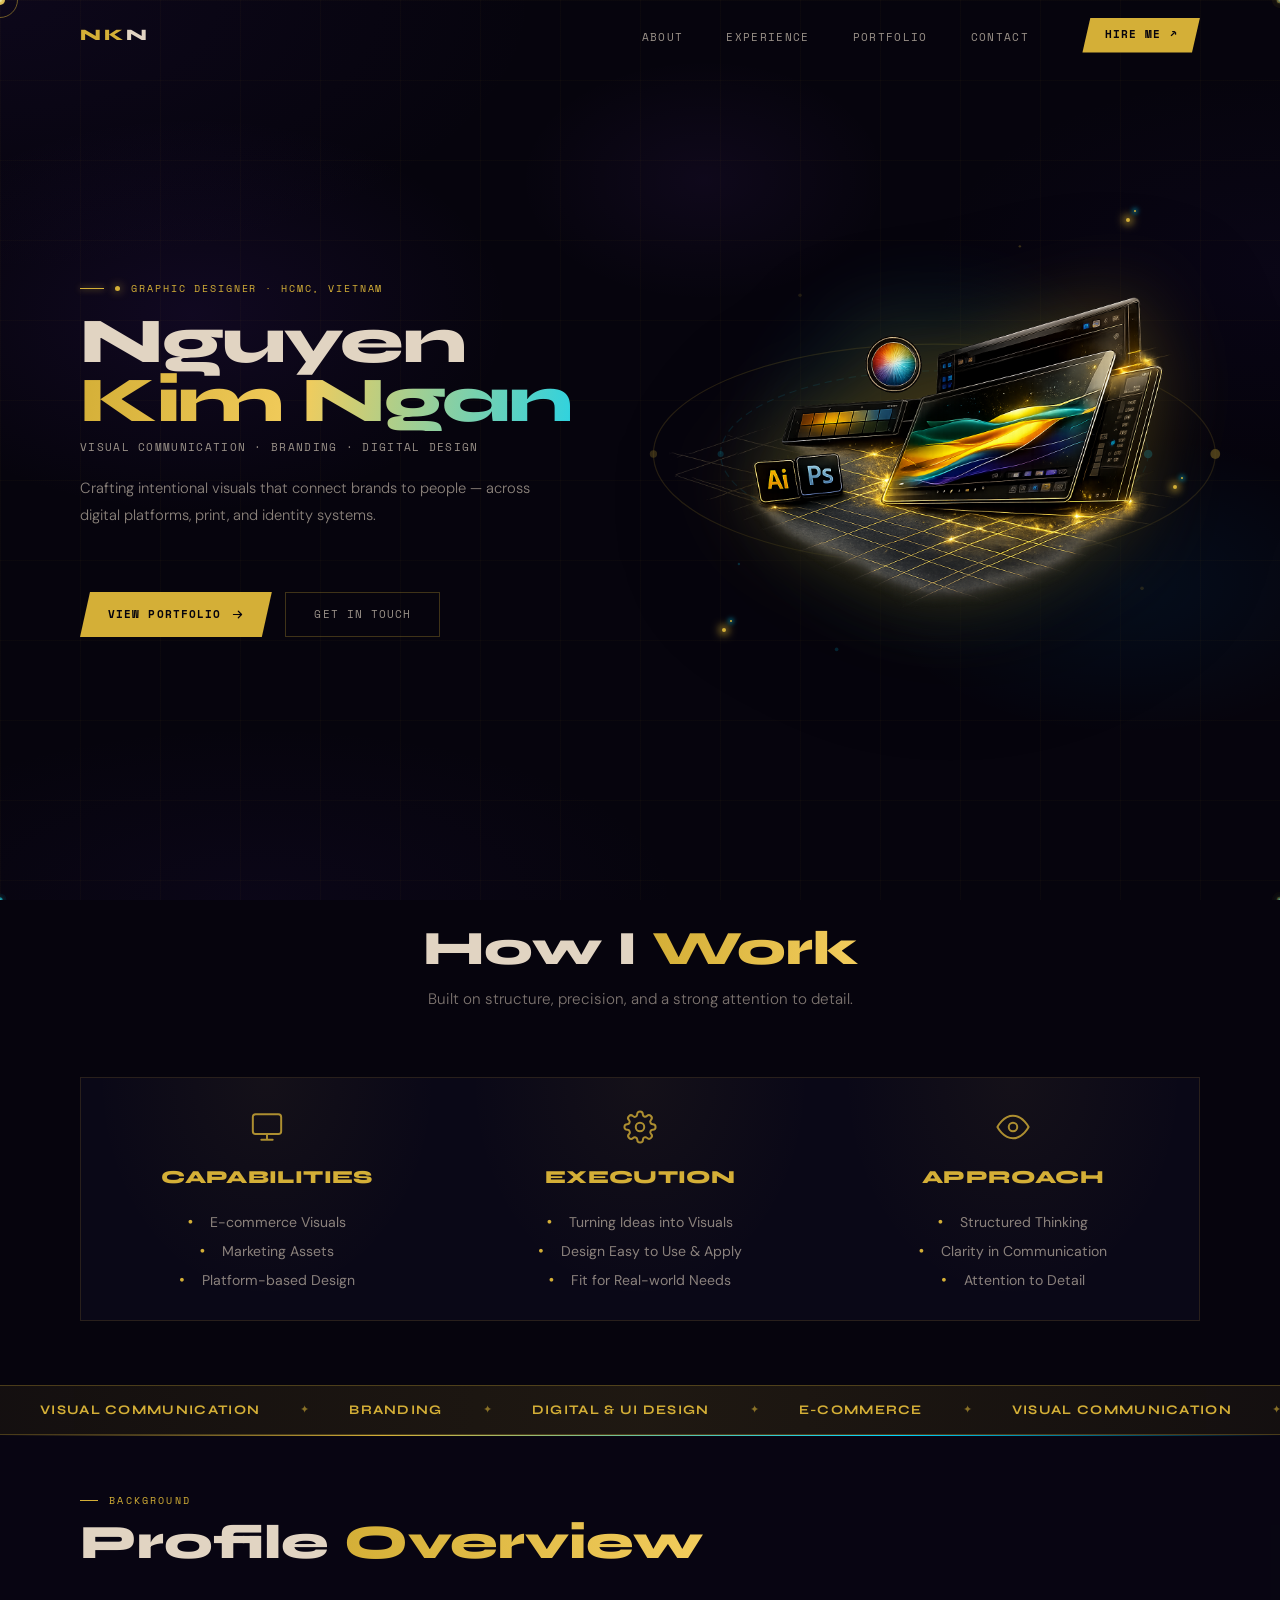
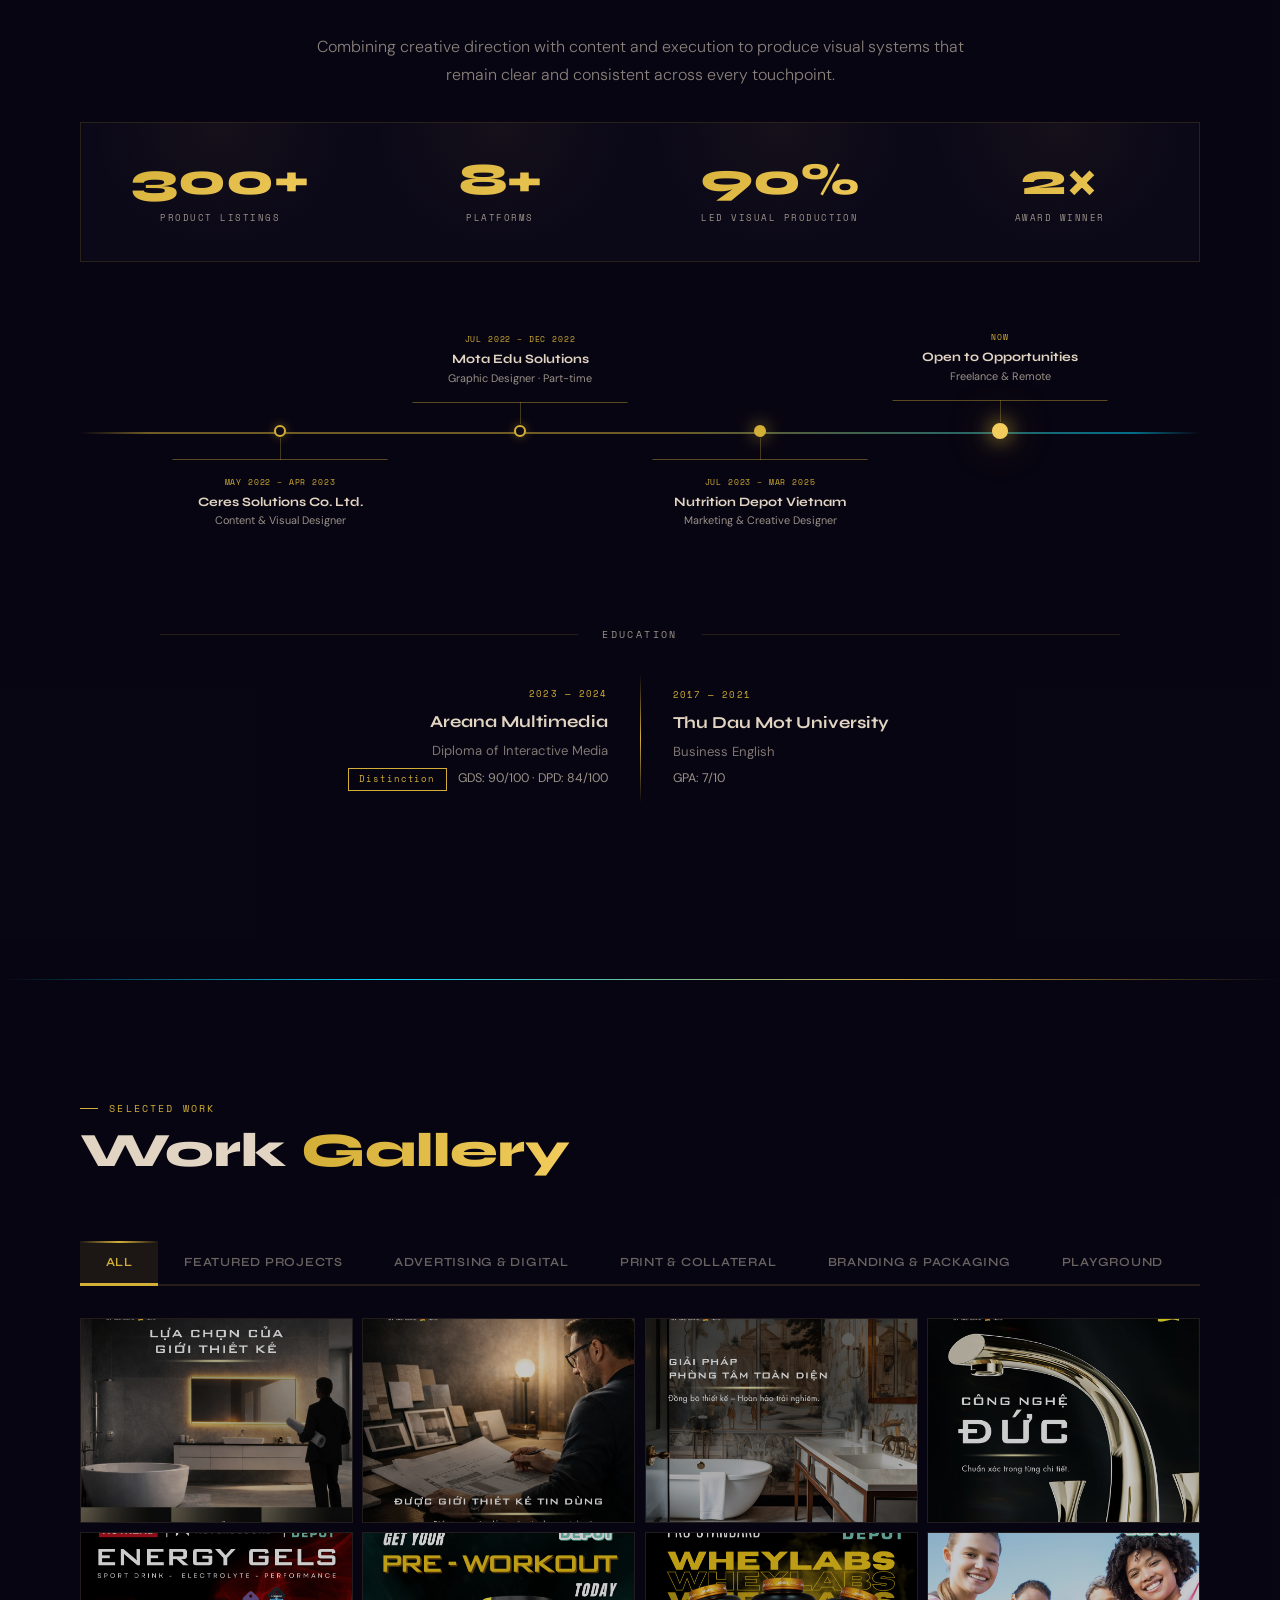
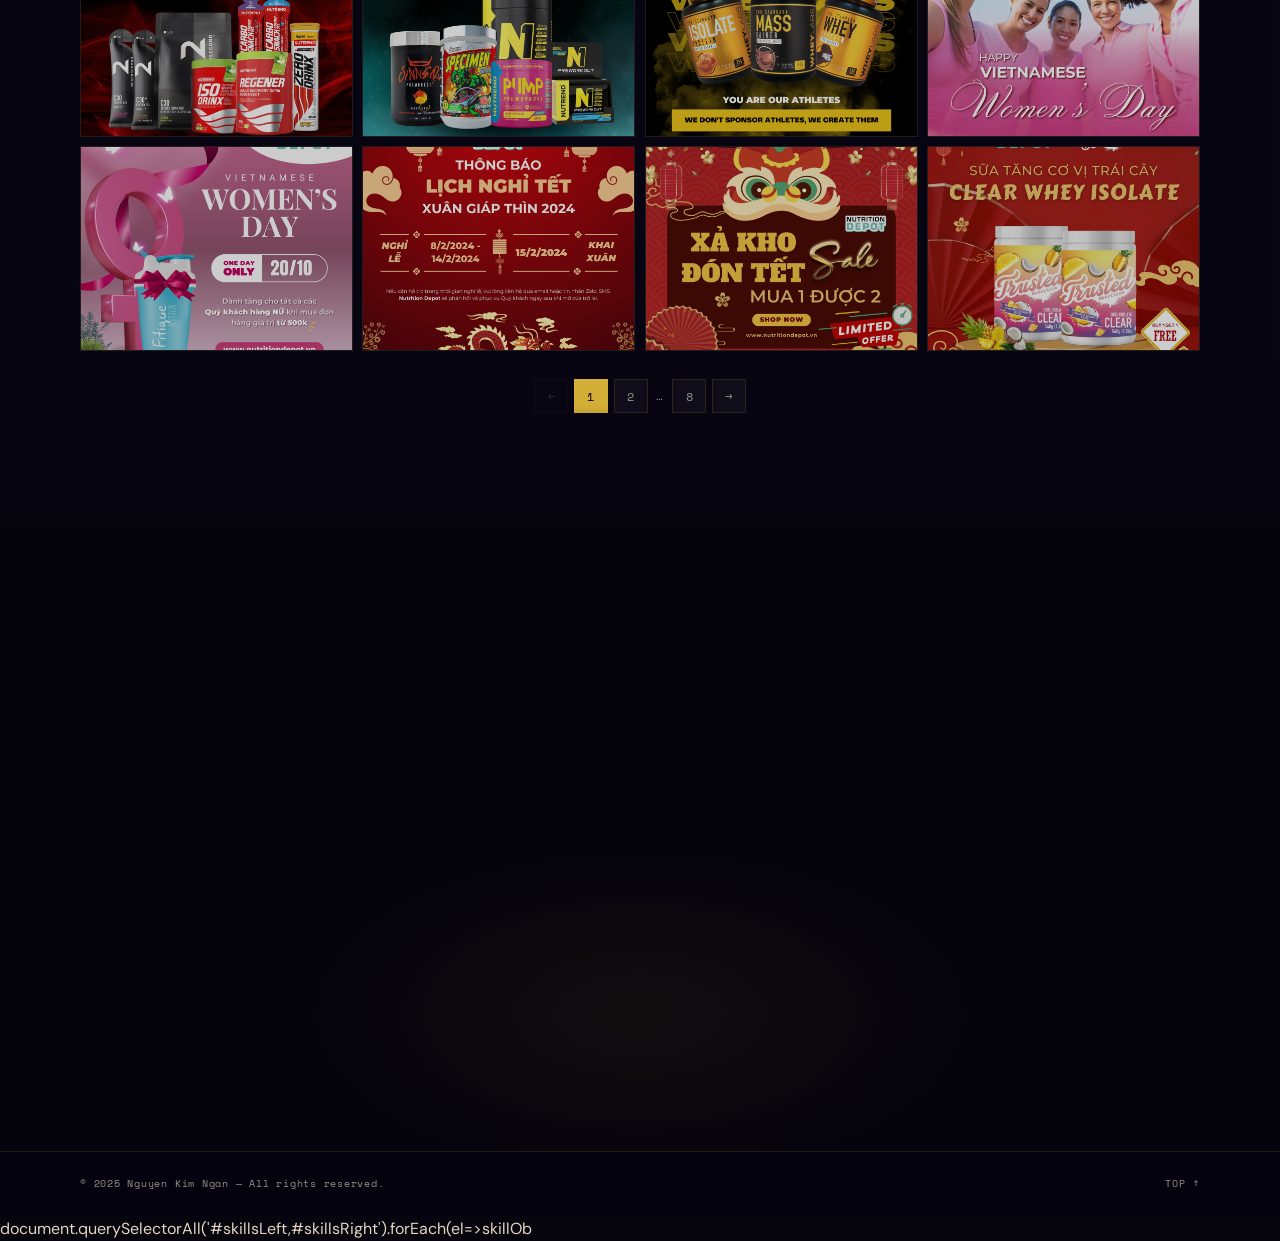
==== commit 6b9bf0cd: "update" ====
--- a/index.html
+++ b/index.html
@@ -10,9 +10,9 @@
 <style>
 *,*::before,*::after{box-sizing:border-box;margin:0;padding:0}
 :root{
-  --bg:#060409;
-  --bg2:#0b0810;
-  --bg3:#100d16;
+  --bg:#06040d;
+  --bg2:#090714;
+  --bg3:#0d0b1a;
   --gold:#D4AF37;
   --gold2:#f2cc5c;
   --gold-dim:rgba(212,175,55,.10);
@@ -25,9 +25,19 @@
   --border2:rgba(212,175,55,.28);
   --glass:rgba(255,255,255,.03);
   --glass2:rgba(212,175,55,.05);
+  --glass-card:rgba(13,10,28,.72);
 }
 html{scroll-behavior:smooth}
-body{font-family:'DM Sans',sans-serif;background:var(--bg);color:var(--warm);line-height:1.6;overflow-x:hidden}
+body{font-family:'DM Sans',sans-serif;background:var(--bg);color:var(--warm);line-height:1.6;overflow-x:hidden;
+  background-image:
+    radial-gradient(ellipse 45% 40% at 15% 35%, rgba(110,50,210,.10) 0%, transparent 55%),
+    radial-gradient(ellipse 38% 32% at 88% 65%, rgba(0,160,255,.07) 0%, transparent 52%),
+    radial-gradient(ellipse 30% 28% at 55% 20%, rgba(160,80,255,.06) 0%, transparent 48%),
+    radial-gradient(ellipse 70% 50% at 0% 0%,   rgba(80,40,160,.09) 0%, transparent 60%),
+    radial-gradient(ellipse 50% 40% at 100% 30%, rgba(60,30,140,.07) 0%, transparent 55%),
+    radial-gradient(ellipse 60% 35% at 20% 100%, rgba(70,35,150,.08) 0%, transparent 55%);
+  background-attachment:fixed;
+}
 
 /* ── CUSTOM CURSOR ── */
 #cursor{position:fixed;width:10px;height:10px;background:var(--gold);border-radius:50%;pointer-events:none;z-index:9999;transform:translate(-50%,-50%);transition:transform .1s,width .3s,height .3s,opacity .3s;mix-blend-mode:screen}
@@ -37,10 +47,10 @@
 /* ── GRID BG ── */
 body::before{content:'';position:fixed;inset:0;
   background-image:linear-gradient(rgba(212,175,55,.03) 1px,transparent 1px),linear-gradient(90deg,rgba(212,175,55,.03) 1px,transparent 1px);
-  background-size:80px 80px;pointer-events:none;z-index:0}
+  background-size:80px 80px;pointer-events:none;z-index:1}
 
 /* ── CANVAS ── */
-#cv{position:fixed;inset:0;pointer-events:none;z-index:0;opacity:.6}
+#cv{position:fixed;inset:0;pointer-events:none;z-index:1;opacity:.85}
 
 /* ── NAV ── */
 nav{position:fixed;top:0;left:0;right:0;z-index:500;
@@ -48,11 +58,11 @@
   padding:1.1rem 5rem;
   transition:background .4s,border-color .4s,backdrop-filter .4s}
 .nav-right{display:flex;align-items:center;gap:2.5rem}
-nav.scrolled{background:rgba(6,4,9,.90);border-bottom:1px solid var(--border);backdrop-filter:blur(20px)}
+nav.scrolled{background:rgba(6,4,13,.92);border-bottom:1px solid var(--border);backdrop-filter:blur(20px)}
 .nav-logo{font-family:'Syne',sans-serif;font-size:1rem;font-weight:800;letter-spacing:.18em;text-transform:uppercase;color:var(--gold);text-decoration:none}
 .nav-right{display:flex;align-items:center;gap:2rem}
-.nav-links{list-style:none;display:flex;gap:2.5rem}
-.nav-links a{font-family:'Space Mono',monospace;font-size:.68rem;color:var(--muted);text-decoration:none;letter-spacing:.12em;text-transform:uppercase;transition:color .25s,background .25s;padding:.35rem .6rem;position:relative}
+.nav-links{list-style:none;display:flex;gap:0}
+.nav-links a{font-family:'Space Mono',monospace;font-size:.68rem;color:var(--muted);text-decoration:none;letter-spacing:.12em;text-transform:uppercase;transition:color .25s,background .25s;padding:.35rem 1.35rem;position:relative}
 .nav-links a::before{content:'';position:absolute;top:0;left:0;right:0;height:2px;background:linear-gradient(90deg,transparent,var(--gold),transparent);opacity:0;transition:opacity .25s}
 .nav-links a:hover{color:var(--gold);background:rgba(212,175,55,.14)}
 .nav-links a:hover::before{opacity:1}
@@ -67,7 +77,7 @@
    HERO
 ══════════════════════════════════════ */
 #hero{position:relative;min-height:100vh;display:grid;grid-template-columns:1.05fr 1fr;align-items:center;
-  padding:1.5rem 5rem 1rem;gap:2rem;overflow:hidden;z-index:1}
+  padding:1.5rem 5rem 1rem;gap:2rem;overflow:hidden;z-index:2}
 
 /* Left text */
 .hero-left{}
@@ -207,7 +217,7 @@
 /* ══════════════════════════════════════
    EXPERIENCE
 ══════════════════════════════════════ */
-#experience{padding:3rem 5rem 7rem;background:var(--bg2);position:relative;z-index:1;scroll-margin-top:70px}
+#experience{padding:3rem 5rem 7rem;background:rgba(9,7,20,.82);position:relative;z-index:2;scroll-margin-top:70px}
 #experience::before{content:'';position:absolute;left:0;right:0;top:0;height:1px;
   background:linear-gradient(90deg,transparent 0%,var(--gold) 30%,var(--cyan) 70%,transparent 100%)}
 .exp-grid{display:grid;grid-template-columns:1fr 1fr;gap:1.5rem;margin-top:3rem}
@@ -239,7 +249,7 @@
 /* ══════════════════════════════════════
    SKILLS — Visual bars + tool grid
 ══════════════════════════════════════ */
-#skills{padding:7rem 5rem;background:var(--bg);position:relative;z-index:1;overflow:hidden}
+#skills{padding:7rem 5rem;background:rgba(6,4,13,.80);position:relative;z-index:2;overflow:hidden}
 /* Decorative glow */
 #skills::after{content:'';position:absolute;top:50%;right:-10%;transform:translateY(-50%);
   width:500px;height:500px;border-radius:50%;
@@ -275,9 +285,12 @@
 /* ══════════════════════════════════════
    PORTFOLIO
 ══════════════════════════════════════ */
-#portfolio{padding:7rem 5rem;background:var(--bg2);position:relative;z-index:1}
+#portfolio{padding:7rem 5rem;background:rgba(9,7,20,.82);position:relative;z-index:2}
 #portfolio::before{content:'';position:absolute;left:0;right:0;top:0;height:1px;
   background:linear-gradient(90deg,transparent,var(--cyan) 30%,var(--gold) 70%,transparent)}
+#portfolio::after{content:'';position:absolute;left:0;right:0;bottom:0;height:120px;
+  background:linear-gradient(to bottom,transparent,var(--bg));
+  pointer-events:none;z-index:2}
 
 /* Tabs */
 .port-tabs{display:flex;gap:0;border-bottom:2px solid var(--border);margin-top:2rem;margin-bottom:0}
@@ -314,7 +327,7 @@
 .pcard:hover img{transform:scale(1.07);filter:brightness(1) saturate(1.1)}
 
 .pcard-overlay{position:absolute;inset:0;
-  background:linear-gradient(to top,rgba(6,4,9,.95) 0%,rgba(6,4,9,.4) 45%,transparent 100%);
+  background:linear-gradient(to top,rgba(6,4,13,.96) 0%,rgba(6,4,13,.4) 45%,transparent 100%);
   display:flex;flex-direction:column;justify-content:flex-end;padding:1rem;
   opacity:0;transition:opacity .35s}
 .pcard:hover .pcard-overlay{opacity:1}
@@ -344,7 +357,7 @@
 /* ══════════════════════════════════════
    CONTACT
 ══════════════════════════════════════ */
-#contact{padding:7rem 5rem;background:var(--bg);position:relative;z-index:1;overflow:hidden}
+#contact{padding:7rem 5rem;background:rgba(6,4,13,.80);position:relative;z-index:2;overflow:hidden}
 #contact::before{content:'';position:absolute;bottom:-10%;left:50%;transform:translateX(-50%);
   width:800px;height:400px;border-radius:50%;
   background:radial-gradient(ellipse,rgba(212,175,55,.06) 0%,transparent 60%);pointer-events:none}
@@ -359,11 +372,11 @@
 
 .contact-links{display:flex;flex-direction:column;gap:.65rem}
 .c-link{display:flex;align-items:center;gap:1rem;padding:1rem 1.25rem;
-  background:var(--glass);border:1px solid var(--border);
+  background:var(--glass-card);border:1px solid var(--border);
   color:var(--muted);text-decoration:none;cursor:none;
   clip-path:polygon(0 0,calc(100% - 10px) 0,100% 10px,100% 100%,10px 100%,0 calc(100% - 10px));
   transition:all .25s}
-.c-link:hover{border-color:var(--gold);color:var(--gold);background:var(--glass2);box-shadow:0 0 20px rgba(212,175,55,.05)}
+.c-link:hover{border-color:var(--gold);color:var(--gold);background:rgba(20,15,40,.82);box-shadow:0 0 20px rgba(212,175,55,.06)}
 .c-icon{width:34px;height:34px;flex-shrink:0;background:var(--gold-dim);border:1px solid var(--border);
   display:flex;align-items:center;justify-content:center;color:var(--gold);transition:all .25s}
 .c-link:hover .c-icon{background:var(--gold);color:var(--bg)}
@@ -372,15 +385,15 @@
 /* ══════════════════════════════════════
    FOOTER
 ══════════════════════════════════════ */
-footer{background:#030207;border-top:1px solid var(--border);
-  padding:1.5rem 5rem;display:flex;justify-content:space-between;align-items:center;position:relative;z-index:1}
+footer{background:rgba(5,3,16,.88);border-top:1px solid var(--border);
+  padding:1.5rem 5rem;display:flex;justify-content:space-between;align-items:center;position:relative;z-index:2}
 .foot-copy{font-family:'Space Mono',monospace;font-size:.6rem;letter-spacing:.08em;color:var(--muted)}
 .back-top{font-family:'Space Mono',monospace;font-size:.6rem;letter-spacing:.1em;text-transform:uppercase;
   color:var(--muted);text-decoration:none;display:flex;align-items:center;gap:.4rem;transition:color .2s;cursor:none}
 .back-top:hover{color:var(--gold)}
 
 /* ── LIGHTBOX ── */
-.lightbox{position:fixed;inset:0;z-index:999;background:rgba(6,4,9,.97);backdrop-filter:blur(16px);
+.lightbox{position:fixed;inset:0;z-index:999;background:rgba(6,4,13,.97);backdrop-filter:blur(16px);
   display:flex;align-items:center;justify-content:center;
   opacity:0;pointer-events:none;transition:opacity .3s}
 .lightbox.open{opacity:1;pointer-events:all}
@@ -428,7 +441,7 @@
   .stat-row{grid-template-columns:repeat(2,1fr)}
   .info-grid{grid-template-columns:1fr 1fr}
   .nav-links{display:none;flex-direction:column;gap:1rem;position:absolute;top:100%;left:0;right:0;
-    background:rgba(6,4,9,.98);border-bottom:1px solid var(--border);padding:1.5rem;backdrop-filter:blur(20px)}
+    background:rgba(6,4,13,.98);border-bottom:1px solid var(--border);padding:1.5rem;backdrop-filter:blur(20px)}
   .nav-links.open{display:flex}
   .nav-toggle{display:flex}
   .nav-right .nav-cta{display:none}
@@ -440,8 +453,8 @@
 .print-subtabs{display:flex;justify-content:center;gap:0;border-bottom:1px solid var(--border);
   margin-top:1.5rem;margin-bottom:2rem;padding:0}
 .print-tab{font-family:'Space Mono',monospace;font-size:.6rem;letter-spacing:.14em;text-transform:uppercase;
-  padding:.65rem 2.5rem .65rem 0;background:none;border:none;border-bottom:2px solid transparent;
-  color:rgba(190,181,169,.45);cursor:pointer;transition:all .2s;margin-bottom:-1px;margin-right:1.5rem}
+  padding:.65rem 2rem;background:none;border:none;border-bottom:2px solid transparent;
+  color:rgba(190,181,169,.45);cursor:pointer;transition:all .2s;margin-bottom:-1px}
 .print-tab:hover{color:var(--warm)}
 .print-tab.active{color:var(--gold);border-bottom-color:var(--gold)}
 
@@ -543,8 +556,8 @@
 /* ── ABOUT REDESIGN ── */
 #about{
   padding:0 0 0;
-  background:linear-gradient(180deg,var(--bg) 0%,var(--bg2) 100%);
-  position:relative;z-index:1;overflow:hidden
+  background:transparent;
+  position:relative;z-index:2;overflow:hidden
 }
 
 /* Top eyebrow only */
@@ -576,10 +589,11 @@
   display:grid;grid-template-columns:repeat(3,1fr);
   gap:1px;background:var(--border);
   border:1px solid var(--border);
-  margin-top:1.5rem
+  margin-top:1.5rem;
+  background-color:var(--glass-card)
 }
 .hiw-scard{
-  background:var(--bg);
+  background:transparent;
   padding:2rem 2rem 1.8rem;
   position:relative;overflow:hidden;
   transition:background .3s;
@@ -590,7 +604,12 @@
   background:linear-gradient(90deg,transparent,var(--gold),transparent);
   opacity:0;transition:opacity .3s
 }
-.hiw-scard:hover{background:var(--glass2)}
+.hiw-scard::after{
+  content:'';position:absolute;inset:0;
+  background:radial-gradient(ellipse at 50% 0%,rgba(212,175,55,.05) 0%,transparent 65%);
+  pointer-events:none
+}
+.hiw-scard:hover{background:rgba(212,175,55,.04)}
 .hiw-scard:hover::before{opacity:1}
 .hiw-scard-top{color:var(--gold);opacity:.8;margin-bottom:1.2rem;display:flex;justify-content:center}
 .hiw-scard-top svg{width:34px;height:34px}
@@ -723,10 +742,12 @@
   display:grid;grid-template-columns:repeat(4,1fr);
   gap:1px;background:var(--border);
   border:1px solid var(--border);
+  background-color:var(--glass-card);
   margin:0
 }
 .pstat-block{
-  background:var(--bg);padding:2.2rem 2rem;text-align:center;
+  background:transparent;
+  padding:2.2rem 2rem;text-align:center;
   position:relative;overflow:hidden;transition:background .3s
 }
 .pstat-block::before{
@@ -734,7 +755,12 @@
   background:linear-gradient(90deg,transparent,var(--gold),transparent);
   opacity:0;transition:opacity .3s
 }
-.pstat-block:hover{background:var(--glass2)}
+.pstat-block::after{
+  content:'';position:absolute;inset:0;
+  background:radial-gradient(ellipse at 50% 0%,rgba(212,175,55,.05) 0%,transparent 65%);
+  pointer-events:none
+}
+.pstat-block:hover{background:rgba(212,175,55,.04)}
 .pstat-block:hover::before{opacity:1}
 .pstat-num{
   font-family:'Syne',sans-serif;font-size:clamp(2rem,3.5vw,3rem);font-weight:800;
@@ -872,7 +898,7 @@
       <li><a href="#portfolio">Portfolio</a></li>
       <li><a href="#contact">Contact</a></li>
     </ul>
-    <a href="mailto:Nganngankim.113@gmail.com" class="nav-cta">Hire Me ↗</a>
+    <a href="/cdn-cgi/l/email-protection#69270e0807070e08070200044758585a290e04080005470a0604" class="nav-cta">Hire Me ↗</a>
   </div>
 </nav>
 
@@ -892,7 +918,7 @@
     <p class="hero-desc">Crafting intentional visuals that connect brands to people — across digital platforms, print, and identity systems.</p>
     <div class="hero-btns">
       <a href="#portfolio" class="btn-p">View Portfolio <svg width="13" height="13" viewBox="0 0 16 16" fill="none"><path d="M3 8H13M13 8L9 4M13 8L9 12" stroke="currentColor" stroke-width="1.5" stroke-linecap="round" stroke-linejoin="round"/></svg></a>
-      <a href="mailto:Nganngankim.113@gmail.com" class="btn-g">Get In Touch</a>
+      <a href="/cdn-cgi/l/email-protection#327c55535c5c55535c595b5f1c03030172555f535b5e1c515d5f" class="btn-g">Get In Touch</a>
     </div>
   </div>
 
@@ -1095,7 +1121,7 @@
         <div class="tl-card tl-above tl-now-card">
           <div class="tl-period" style="color:var(--gold)">Now</div>
           <div class="tl-co" style="color:var(--warm)">Open to Opportunities</div>
-          <div class="tl-role">Freelance &amp; Full-time</div>
+          <div class="tl-role">Freelance &amp; Remote</div>
         </div>
       </div>
 
@@ -1199,7 +1225,7 @@
         <div class="c-icon"><svg width="15" height="15" viewBox="0 0 24 24" fill="none" stroke="currentColor" stroke-width="2" stroke-linecap="round" stroke-linejoin="round"><path d="M4 4h16c1.1 0 2 .9 2 2v12c0 1.1-.9 2-2 2H4c-1.1 0-2-.9-2-2V6c0-1.1.9-2 2-2z"/><polyline points="22,6 12,13 2,6"/></svg></div>
         <span class="c-text">Nganngankim.113@gmail.com</span>
       </a>
-      <a href="tel:034889895 2" class="c-link">
+      <a href="tel:0348898952" class="c-link">
         <div class="c-icon"><svg width="15" height="15" viewBox="0 0 24 24" fill="none" stroke="currentColor" stroke-width="2" stroke-linecap="round" stroke-linejoin="round"><path d="M22 16.92v3a2 2 0 0 1-2.18 2 19.79 19.79 0 0 1-8.63-3.07A19.5 19.5 0 0 1 4.69 12 19.79 19.79 0 0 1 1.61 3.42 2 2 0 0 1 3.6 1.24h3a2 2 0 0 1 2 1.72 12.84 12.84 0 0 0 .7 2.81 2 2 0 0 1-.45 2.11L7.91 9.04a16 16 0 0 0 6 6l.96-.96a2 2 0 0 1 2.11-.45 12.84 12.84 0 0 0 2.81.7A2 2 0 0 1 22 16.92z"/></svg></div>
         <span class="c-text">0348 8989 52</span>
       </a>
@@ -1232,7 +1258,7 @@
   <button class="lb-nav lb-next" id="lbNext">→</button>
 </div>
 
-<script src="https://cdn.jsdelivr.net/npm/page-flip@2.0.7/dist/js/page-flip.browser.min.js"></script>
+<script data-cfasync="false" src="/cdn-cgi/scripts/5c5dd728/cloudflare-static/email-decode.min.js"></script><script src="https://cdn.jsdelivr.net/npm/page-flip@2.0.7/dist/js/page-flip.browser.min.js"></script>
 <script src="portfolio-data.js" onerror="window.__noData=true"></script>
 <script>
 /* ══════════════════════════════════════
@@ -1272,31 +1298,93 @@
 (function(){
   const c=document.getElementById('cv');
   const ctx=c.getContext('2d');
-  let W,H,pts=[];
+  let W,H,pts=[],t=0;
   function resize(){W=c.width=innerWidth;H=c.height=innerHeight}
   window.addEventListener('resize',resize);resize();
-  const cols=['rgba(212,175,55,','rgba(0,212,255,','rgba(225,212,194,'];
-  for(let i=0;i<90;i++) pts.push({
-    x:Math.random()*W,y:Math.random()*H,
-    vx:(Math.random()-.5)*.22,vy:(Math.random()-.5)*.22,
-    r:Math.random()*1.2+.3,
-    c:cols[Math.floor(Math.random()*cols.length)],
-    a:Math.random()*.5+.1
+
+  /* star field — 3 sizes */
+  for(let i=0;i<160;i++) pts.push({
+    x:Math.random()*W, y:Math.random()*H,
+    vx:(Math.random()-.5)*.12, vy:(Math.random()-.5)*.12,
+    r: i<100 ? Math.random()*.8+.2 : i<140 ? Math.random()*1.4+.6 : Math.random()*2.2+1.2,
+    gold: Math.random()<.55,
+    cyan: Math.random()<.18,
+    a: Math.random()*.6+.15,
+    phase: Math.random()*Math.PI*2,
+    ts: Math.random()*.6+.3
   });
+
+  /* shooting stars pool */
+  const shoots=[];
+  function spawnShoot(){
+    if(shoots.length>=3) return;
+    shoots.push({
+      x: Math.random()*W*.45,
+      y: Math.random()*H*.35,
+      vx: 4+Math.random()*3,
+      vy: 1+Math.random()*1.8,
+      life: 1,
+      decay: .009+Math.random()*.007,
+      len: 80+Math.random()*60
+    });
+  }
+  let shootTimer=0;
+
   function draw(){
+    t+=.016;
     ctx.clearRect(0,0,W,H);
+
+    /* stars with twinkle */
     pts.forEach(p=>{
-      p.x+=p.vx;p.y+=p.vy;
-      if(p.x<0)p.x=W;if(p.x>W)p.x=0;
-      if(p.y<0)p.y=H;if(p.y>H)p.y=0;
-      ctx.beginPath();ctx.arc(p.x,p.y,p.r,0,Math.PI*2);
-      ctx.fillStyle=p.c+p.a+')';ctx.fill();
+      p.x+=p.vx; p.y+=p.vy;
+      if(p.x<0)p.x=W; if(p.x>W)p.x=0;
+      if(p.y<0)p.y=H; if(p.y>H)p.y=0;
+      const tw = .45 + .55*Math.sin(t*p.ts+p.phase);
+      const alpha = p.a * tw;
+      ctx.beginPath(); ctx.arc(p.x,p.y,p.r,0,Math.PI*2);
+      if(p.cyan)      ctx.fillStyle=`rgba(0,212,255,${alpha})`;
+      else if(p.gold) ctx.fillStyle=`rgba(212,175,55,${alpha})`;
+      else            ctx.fillStyle=`rgba(220,210,200,${alpha*.5})`;
+      ctx.fill();
+      /* glow halo on bigger stars */
+      if(p.r>1.2){
+        ctx.beginPath(); ctx.arc(p.x,p.y,p.r*2.5,0,Math.PI*2);
+        const col = p.cyan ? `rgba(0,212,255,` : `rgba(212,175,55,`;
+        ctx.fillStyle = col+(alpha*.12)+')';
+        ctx.fill();
+      }
     });
+
+    /* connection lines */
     for(let i=0;i<pts.length;i++) for(let j=i+1;j<pts.length;j++){
-      const dx=pts[i].x-pts[j].x,dy=pts[i].y-pts[j].y,d=Math.sqrt(dx*dx+dy*dy);
-      if(d<110){ctx.beginPath();ctx.strokeStyle=`rgba(212,175,55,${.07*(1-d/110)})`;ctx.lineWidth=.5;
-        ctx.moveTo(pts[i].x,pts[i].y);ctx.lineTo(pts[j].x,pts[j].y);ctx.stroke()}
+      const dx=pts[i].x-pts[j].x, dy=pts[i].y-pts[j].y, d=Math.sqrt(dx*dx+dy*dy);
+      if(d<90){
+        ctx.beginPath();
+        ctx.strokeStyle=`rgba(212,175,55,${.055*(1-d/90)})`;
+        ctx.lineWidth=.4;
+        ctx.moveTo(pts[i].x,pts[i].y); ctx.lineTo(pts[j].x,pts[j].y); ctx.stroke();
+      }
     }
+
+    /* shooting stars */
+    shootTimer++;
+    if(shootTimer>120){ shootTimer=0; if(Math.random()<.7) spawnShoot(); }
+    for(let i=shoots.length-1;i>=0;i--){
+      const s=shoots[i];
+      const grad=ctx.createLinearGradient(s.x-s.vx*(s.len/s.vx*.28),s.y-s.vy*(s.len/s.vx*.28),s.x,s.y);
+      grad.addColorStop(0,'rgba(212,175,55,0)');
+      grad.addColorStop(.5,`rgba(230,190,80,${s.life*.3})`);
+      grad.addColorStop(1,`rgba(255,240,150,${s.life})`);
+      ctx.beginPath(); ctx.strokeStyle=grad; ctx.lineWidth=1.5;
+      ctx.moveTo(s.x-s.vx*(s.len/s.vx*.28),s.y-s.vy*(s.len/s.vx*.28));
+      ctx.lineTo(s.x,s.y); ctx.stroke();
+      /* bright tip */
+      ctx.beginPath(); ctx.arc(s.x,s.y,2,0,Math.PI*2);
+      ctx.fillStyle=`rgba(255,248,200,${s.life})`; ctx.fill();
+      s.x+=s.vx; s.y+=s.vy; s.life-=s.decay;
+      if(s.life<=0||s.x>W+80) shoots.splice(i,1);
+    }
+
     requestAnimationFrame(draw);
   }
   draw();
@@ -1638,4 +1726,5 @@
 loadPortfolio();
 </script>
 </body>
-</html>+</html>
+document.querySelectorAll('#skillsLeft,#skillsRight').forEach(el=>skillOb
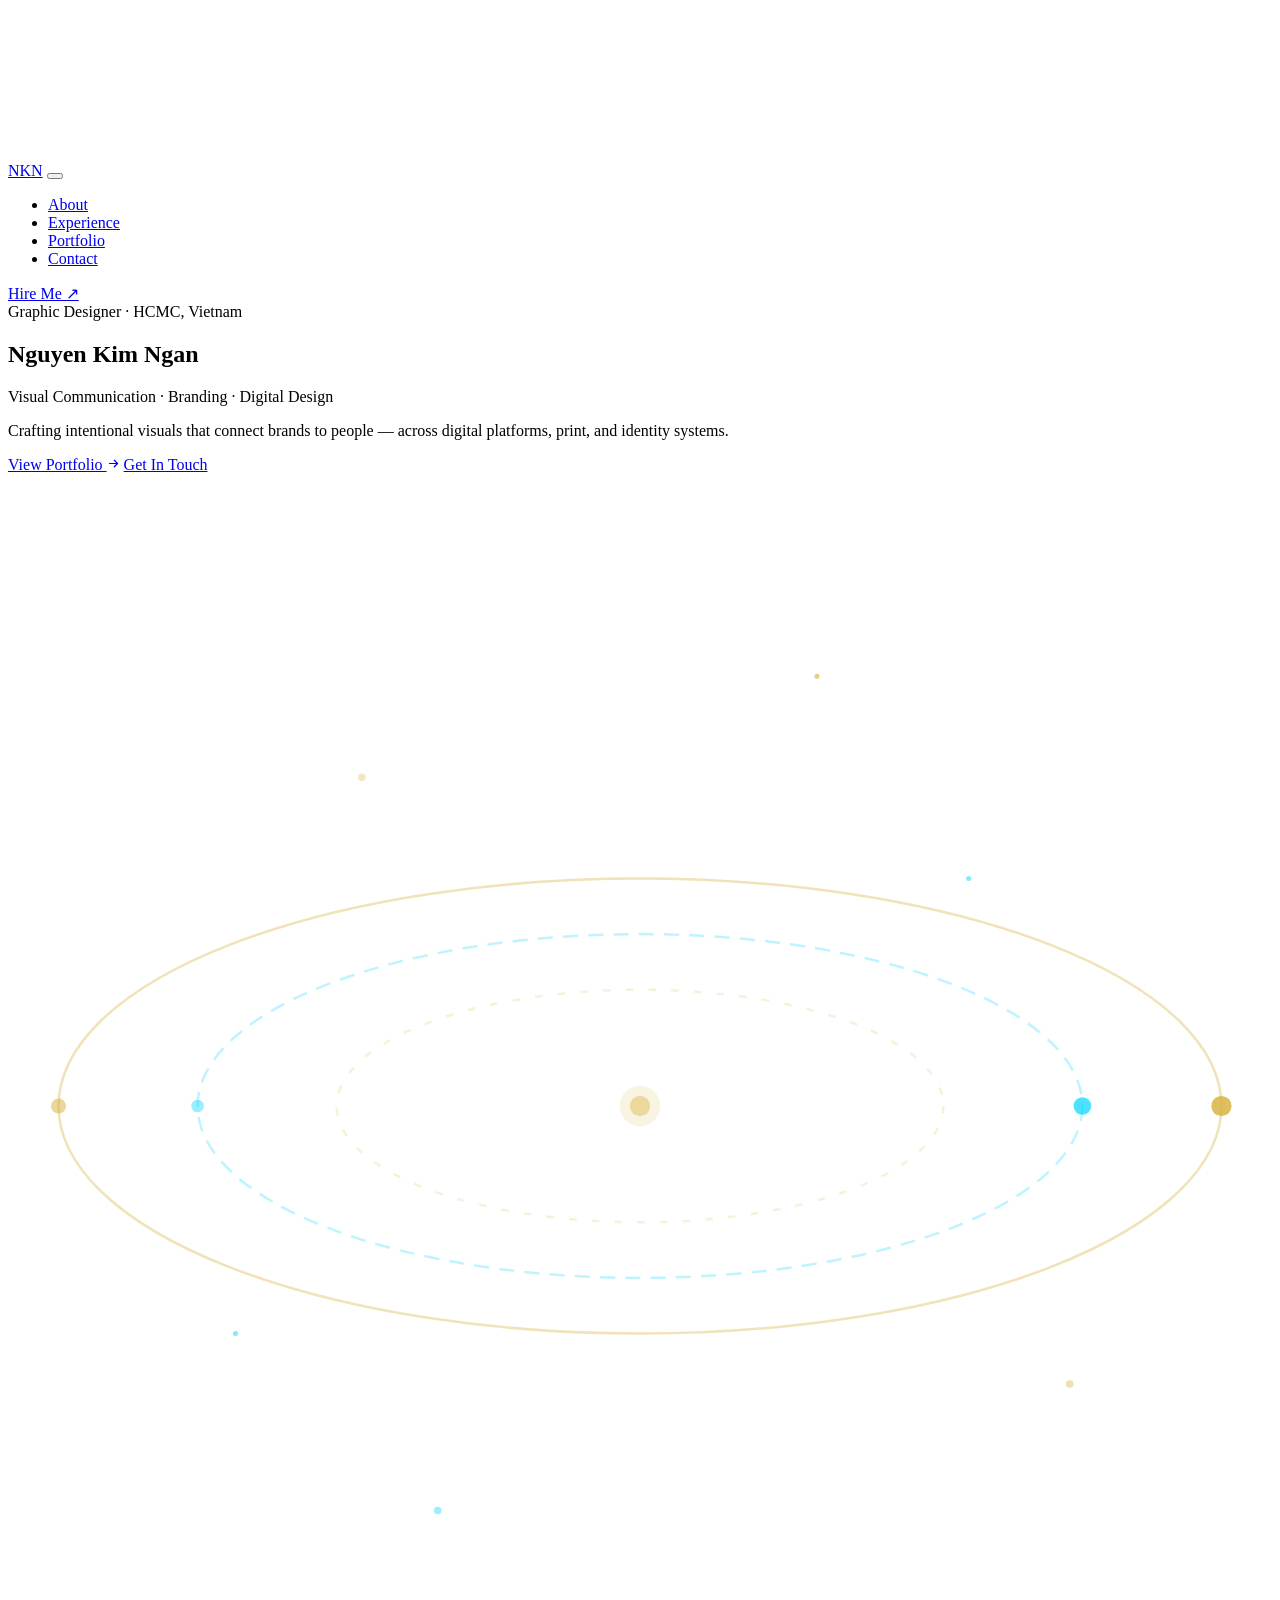
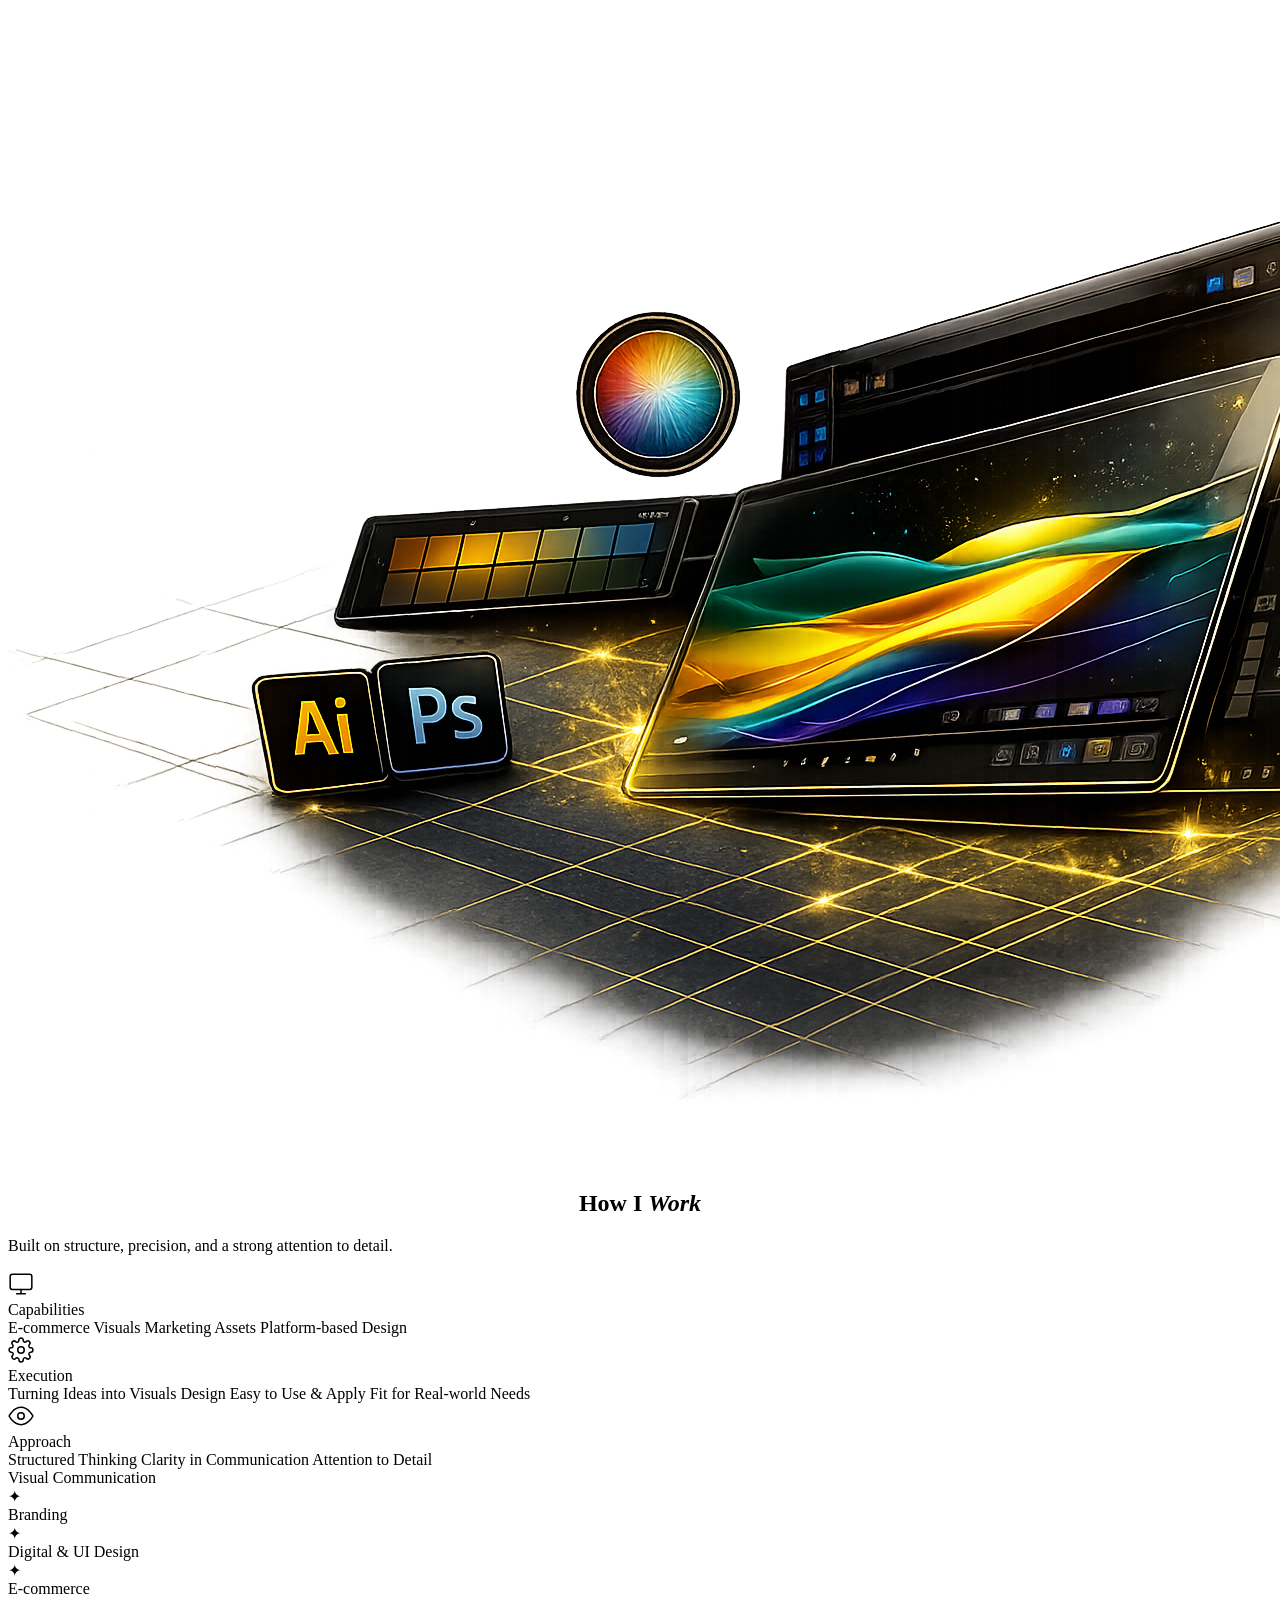
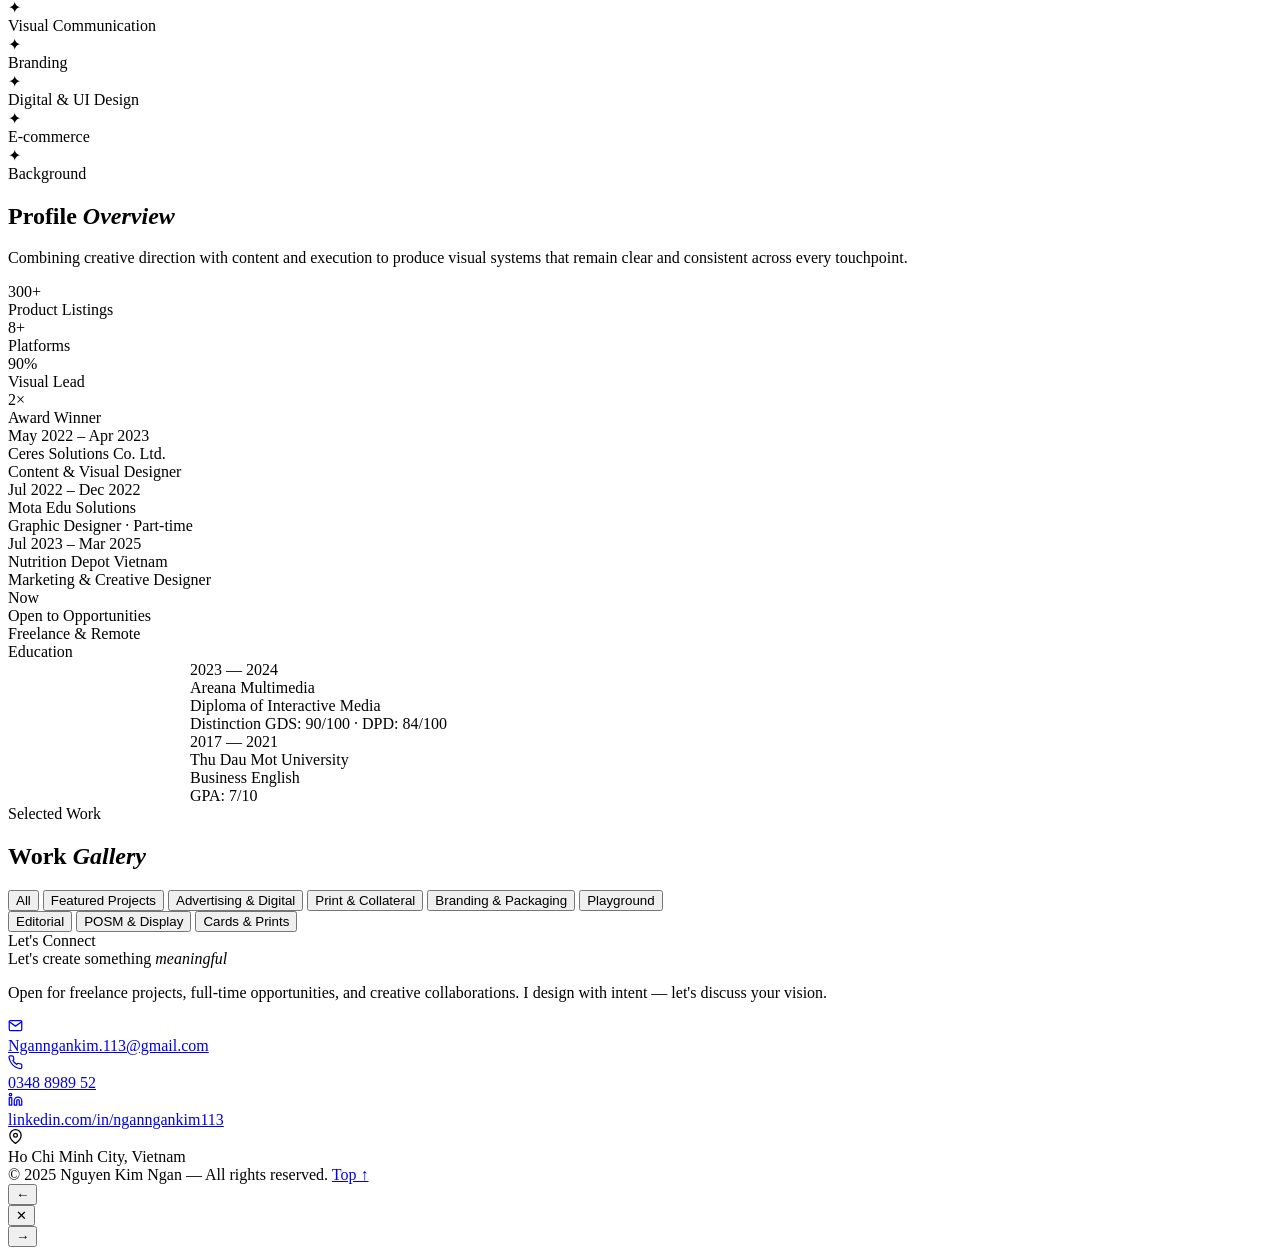
==== commit e755872b: "update" ====
--- a/index.html
+++ b/index.html
@@ -7,880 +7,9 @@
 <link rel="preconnect" href="https://fonts.googleapis.com">
 <link rel="preconnect" href="https://fonts.gstatic.com" crossorigin>
 <link href="https://fonts.googleapis.com/css2?family=Syne:wght@400;600;700;800&family=DM+Sans:wght@300;400;500&family=Space+Mono:wght@400;700&display=swap" rel="stylesheet">
-<style>
-*,*::before,*::after{box-sizing:border-box;margin:0;padding:0}
-:root{
-  --bg:#06040d;
-  --bg2:#090714;
-  --bg3:#0d0b1a;
-  --gold:#D4AF37;
-  --gold2:#f2cc5c;
-  --gold-dim:rgba(212,175,55,.10);
-  --gold-glow:rgba(212,175,55,.30);
-  --cyan:#00d4ff;
-  --cyan-dim:rgba(0,212,255,.08);
-  --warm:#E1D4C2;
-  --muted:#9a9188;
-  --border:rgba(212,175,55,.15);
-  --border2:rgba(212,175,55,.28);
-  --glass:rgba(255,255,255,.03);
-  --glass2:rgba(212,175,55,.05);
-  --glass-card:rgba(13,10,28,.72);
-}
-html{scroll-behavior:smooth}
-body{font-family:'DM Sans',sans-serif;background:var(--bg);color:var(--warm);line-height:1.6;overflow-x:hidden;
-  background-image:
-    radial-gradient(ellipse 45% 40% at 15% 35%, rgba(110,50,210,.10) 0%, transparent 55%),
-    radial-gradient(ellipse 38% 32% at 88% 65%, rgba(0,160,255,.07) 0%, transparent 52%),
-    radial-gradient(ellipse 30% 28% at 55% 20%, rgba(160,80,255,.06) 0%, transparent 48%),
-    radial-gradient(ellipse 70% 50% at 0% 0%,   rgba(80,40,160,.09) 0%, transparent 60%),
-    radial-gradient(ellipse 50% 40% at 100% 30%, rgba(60,30,140,.07) 0%, transparent 55%),
-    radial-gradient(ellipse 60% 35% at 20% 100%, rgba(70,35,150,.08) 0%, transparent 55%);
-  background-attachment:fixed;
-}
-
-/* ── CUSTOM CURSOR ── */
-#cursor{position:fixed;width:10px;height:10px;background:var(--gold);border-radius:50%;pointer-events:none;z-index:9999;transform:translate(-50%,-50%);transition:transform .1s,width .3s,height .3s,opacity .3s;mix-blend-mode:screen}
-#cursor-ring{position:fixed;width:36px;height:36px;border:1px solid rgba(212,175,55,.5);border-radius:50%;pointer-events:none;z-index:9998;transform:translate(-50%,-50%);transition:left .12s ease-out,top .12s ease-out,width .3s,height .3s,border-color .3s}
-body:hover #cursor{opacity:1}
-
-/* ── GRID BG ── */
-body::before{content:'';position:fixed;inset:0;
-  background-image:linear-gradient(rgba(212,175,55,.03) 1px,transparent 1px),linear-gradient(90deg,rgba(212,175,55,.03) 1px,transparent 1px);
-  background-size:80px 80px;pointer-events:none;z-index:1}
-
-/* ── CANVAS ── */
-#cv{position:fixed;inset:0;pointer-events:none;z-index:1;opacity:.85}
-
-/* ── NAV ── */
-nav{position:fixed;top:0;left:0;right:0;z-index:500;
-  display:flex;justify-content:space-between;align-items:center;
-  padding:1.1rem 5rem;
-  transition:background .4s,border-color .4s,backdrop-filter .4s}
-.nav-right{display:flex;align-items:center;gap:2.5rem}
-nav.scrolled{background:rgba(6,4,13,.92);border-bottom:1px solid var(--border);backdrop-filter:blur(20px)}
-.nav-logo{font-family:'Syne',sans-serif;font-size:1rem;font-weight:800;letter-spacing:.18em;text-transform:uppercase;color:var(--gold);text-decoration:none}
-.nav-right{display:flex;align-items:center;gap:2rem}
-.nav-links{list-style:none;display:flex;gap:0}
-.nav-links a{font-family:'Space Mono',monospace;font-size:.68rem;color:var(--muted);text-decoration:none;letter-spacing:.12em;text-transform:uppercase;transition:color .25s,background .25s;padding:.35rem 1.35rem;position:relative}
-.nav-links a::before{content:'';position:absolute;top:0;left:0;right:0;height:2px;background:linear-gradient(90deg,transparent,var(--gold),transparent);opacity:0;transition:opacity .25s}
-.nav-links a:hover{color:var(--gold);background:rgba(212,175,55,.14)}
-.nav-links a:hover::before{opacity:1}
-.nav-cta{font-family:'Space Mono',monospace;font-size:.68rem;font-weight:700;letter-spacing:.1em;text-transform:uppercase;
-  color:var(--bg);background:var(--gold);border:none;padding:.55rem 1.4rem;cursor:none;text-decoration:none;
-  clip-path:polygon(8px 0,100% 0,calc(100% - 8px) 100%,0 100%);transition:background .2s,box-shadow .2s}
-.nav-cta:hover{background:var(--gold2);box-shadow:0 0 28px var(--gold-glow)}
-.nav-toggle{display:none;flex-direction:column;gap:5px;cursor:pointer;background:none;border:none;padding:4px}
-.nav-toggle span{display:block;width:22px;height:1.5px;background:var(--gold);transition:.3s}
-
-/* ══════════════════════════════════════
-   HERO
-══════════════════════════════════════ */
-#hero{position:relative;min-height:100vh;display:grid;grid-template-columns:1.05fr 1fr;align-items:center;
-  padding:1.5rem 5rem 1rem;gap:2rem;overflow:hidden;z-index:2}
-
-/* Left text */
-.hero-left{}
-.hero-tag{display:inline-flex;align-items:center;gap:.7rem;
-  font-family:'Space Mono',monospace;font-size:.65rem;letter-spacing:.18em;text-transform:uppercase;
-  color:var(--gold);margin-bottom:1rem}
-.hero-tag-line{width:24px;height:1px;background:var(--gold);box-shadow:0 0 6px var(--gold)}
-.hero-tag-dot{width:5px;height:5px;background:var(--gold);border-radius:50%;box-shadow:0 0 10px var(--gold);animation:blink 2s infinite}
-@keyframes blink{0%,100%{opacity:1;transform:scale(1)}50%{opacity:.3;transform:scale(.5)}}
-.hero-name{font-family:'Syne',sans-serif;font-size:clamp(2.4rem,5vw,4.8rem);font-weight:800;
-  line-height:.92;letter-spacing:-.02em;margin-bottom:.5rem}
-.hero-name .w1{display:block;color:var(--warm)}
-.hero-name .w2{display:block;
-  background:linear-gradient(100deg,var(--gold) 0%,var(--gold2) 40%,var(--cyan) 100%);
-  -webkit-background-clip:text;-webkit-text-fill-color:transparent;background-clip:text}
-.hero-role{font-family:'Space Mono',monospace;font-size:.68rem;letter-spacing:.12em;text-transform:uppercase;
-  color:var(--muted);margin-bottom:1.2rem;display:block}
-.hero-desc{font-size:.92rem;color:rgba(225,212,194,.62);font-weight:300;line-height:1.8;margin-top:.75rem;margin-bottom:0;max-width:460px}
-.hero-btns{display:flex;gap:.85rem;flex-wrap:wrap;margin-top:4rem}
-.btn-p{display:inline-flex;align-items:center;gap:.6rem;
-  background:var(--gold);color:var(--bg);
-  font-family:'Space Mono',monospace;font-size:.68rem;font-weight:700;letter-spacing:.1em;text-transform:uppercase;
-  padding:.8rem 1.75rem;text-decoration:none;border:none;cursor:none;
-  clip-path:polygon(10px 0,100% 0,calc(100% - 10px) 100%,0 100%);transition:all .25s}
-.btn-p:hover{background:var(--gold2);box-shadow:0 0 36px var(--gold-glow)}
-.btn-g{display:inline-flex;align-items:center;gap:.6rem;
-  background:transparent;color:var(--muted);
-  font-family:'Space Mono',monospace;font-size:.68rem;letter-spacing:.1em;text-transform:uppercase;
-  padding:.8rem 1.75rem;text-decoration:none;border:1px solid var(--border2);cursor:none;transition:all .25s}
-.btn-g:hover{border-color:var(--gold);color:var(--gold);background:var(--gold-dim)}
-
-/* Right — design image */
-.hero-right{position:relative;display:flex;align-items:center;justify-content:center;height:620px;overflow:visible}
-
-/* Orbital SVG rings behind image */
-.hero-orbital{position:absolute;inset:-40px;display:flex;align-items:center;justify-content:center;pointer-events:none;z-index:0}
-.hero-orbital svg{width:100%;height:100%;opacity:.45}
-.orb-ring1{animation:orb-spin1 14s linear infinite;transform-origin:50% 50%}
-.orb-ring2{animation:orb-spin2 20s linear infinite;transform-origin:50% 50%}
-.orb-ring3{animation:orb-spin3 9s linear infinite;transform-origin:50% 50%}
-.orb-dot{animation:orb-spin1 14s linear infinite;transform-origin:50% 50%}
-.orb-dot2{animation:orb-spin2 20s linear infinite;transform-origin:50% 50%}
-@keyframes orb-spin1{from{transform:rotate(0deg)}to{transform:rotate(360deg)}}
-@keyframes orb-spin2{from{transform:rotate(0deg)}to{transform:rotate(-360deg)}}
-@keyframes orb-spin3{from{transform:rotate(-20deg)}to{transform:rotate(340deg)}}
-
-/* Glow halo behind image */
-.hero-glow-halo{
-  position:absolute;top:50%;left:50%;transform:translate(-50%,-50%);
-  width:420px;height:420px;border-radius:50%;
-  background:radial-gradient(circle,rgba(212,175,55,.14) 0%,rgba(0,212,255,.07) 40%,transparent 70%);
-  filter:blur(28px);pointer-events:none;z-index:1;
-  animation:halo-pulse 4s ease-in-out infinite}
-@keyframes halo-pulse{0%,100%{opacity:.7;transform:translate(-50%,-50%) scale(1)}50%{opacity:1;transform:translate(-50%,-50%) scale(1.08)}}
-
-/* design.png with CSS fake motion */
-.hero-design-img{
-  position:relative;z-index:2;
-  width:100%;max-width:660px;
-  object-fit:contain;
-  filter:drop-shadow(0 0 35px rgba(212,175,55,.28)) drop-shadow(0 24px 55px rgba(0,0,0,.75));
-  animation:design-float 6s ease-in-out infinite;
-  transform-origin:center center;
-  transition:filter .4s ease,transform .4s ease;
-}
-.hero-design-img:hover{
-  filter:drop-shadow(0 0 45px rgba(212,175,55,.4)) drop-shadow(0 25px 60px rgba(0,0,0,.8));
-  animation-play-state:paused;
-  transform:scale(1.04) translateY(-8px) rotate(-1deg);
-}
-@keyframes design-float{
-  0%  {transform:translateY(0px)    rotate(0deg)   scale(1)}
-  25% {transform:translateY(-10px)  rotate(.5deg)  scale(1.01)}
-  50% {transform:translateY(-16px)  rotate(0deg)   scale(1.02)}
-  75% {transform:translateY(-8px)   rotate(-.4deg) scale(1.01)}
-  100%{transform:translateY(0px)    rotate(0deg)   scale(1)}
-}
-
-/* Small corner sparkles */
-.hero-spark{position:absolute;pointer-events:none;z-index:3}
-.hero-spark::before,.hero-spark::after{content:'';position:absolute;background:var(--gold);border-radius:50%}
-.hero-spark.s1{top:12%;right:14%;animation:spark-blink 3s ease-in-out infinite}
-.hero-spark.s2{bottom:22%;left:10%;animation:spark-blink 4.5s ease-in-out infinite 1s}
-.hero-spark.s3{top:55%;right:5%;animation:spark-blink 3.8s ease-in-out infinite .5s}
-.hero-spark::before{width:4px;height:4px;box-shadow:0 0 8px 2px var(--gold)}
-.hero-spark::after{width:2px;height:2px;top:-8px;left:8px;box-shadow:0 0 5px 1px var(--cyan)}
-@keyframes spark-blink{0%,100%{opacity:0;transform:scale(.5)}50%{opacity:1;transform:scale(1)}}
-
-/* ══════════════════════════════════════
-   ABOUT — redesigned below
-══════════════════════════════════════ */
-/* placeholder - see new styles at bottom */
-.section-head{margin-bottom:4rem}
-.eyebrow{display:inline-flex;align-items:center;gap:.7rem;
-  font-family:'Space Mono',monospace;font-size:.62rem;letter-spacing:.22em;text-transform:uppercase;color:var(--gold);margin-bottom:.6rem}
-.eyebrow::before{content:'';width:18px;height:1px;background:var(--gold)}
-.sec-title{font-family:'Syne',sans-serif;font-size:clamp(2rem,4vw,3rem);font-weight:800;line-height:1.05;color:var(--warm)}
-.sec-title em{font-style:normal;
-  background:linear-gradient(90deg,var(--gold),var(--gold2));
-  -webkit-background-clip:text;-webkit-text-fill-color:transparent;background-clip:text}
-
-/* Big stat row */
-.stat-row{display:grid;grid-template-columns:repeat(4,1fr);gap:1px;background:var(--border);
-  border:1px solid var(--border);margin-bottom:3rem}
-.stat-block{background:var(--bg);padding:2.5rem 2rem;text-align:center;position:relative;overflow:hidden;transition:background .3s}
-.stat-block::before{content:'';position:absolute;top:0;left:0;right:0;height:2px;
-  background:linear-gradient(90deg,transparent,var(--gold),transparent);opacity:0;transition:opacity .3s}
-.stat-block:hover{background:var(--glass2)}
-.stat-block:hover::before{opacity:1}
-.stat-block-num{font-family:'Syne',sans-serif;font-size:clamp(2.5rem,4vw,3.5rem);font-weight:800;
-  background:linear-gradient(135deg,var(--gold),var(--gold2));-webkit-background-clip:text;-webkit-text-fill-color:transparent;background-clip:text;
-  line-height:1;margin-bottom:.5rem}
-.stat-block-lbl{font-family:'Space Mono',monospace;font-size:.62rem;letter-spacing:.14em;text-transform:uppercase;color:var(--muted)}
-
-/* About 2-col: bio left + info right */
-.about-body{display:grid;grid-template-columns:1.2fr 1fr;gap:5rem;align-items:start}
-.about-bio{font-size:.95rem;color:rgba(225,212,194,.7);line-height:1.9;font-weight:300;max-width:480px}
-.about-bio strong{color:var(--warm);font-weight:500}
-
-/* Icon info cards */
-.info-grid{display:grid;grid-template-columns:1fr 1fr;gap:.75rem}
-.info-card{background:var(--glass);border:1px solid var(--border);padding:1.2rem 1.25rem;
-  clip-path:polygon(0 0,calc(100% - 10px) 0,100% 10px,100% 100%,10px 100%,0 calc(100% - 10px));
-  transition:background .25s,border-color .25s}
-.info-card:hover{background:var(--glass2);border-color:var(--border2)}
-.info-card-icon{font-size:1.4rem;margin-bottom:.5rem;line-height:1}
-.info-card-label{font-family:'Space Mono',monospace;font-size:.56rem;letter-spacing:.14em;text-transform:uppercase;color:var(--gold);margin-bottom:.3rem}
-.info-card-val{font-size:.82rem;color:rgba(225,212,194,.75);line-height:1.5}
-
-/* Awards */
-.awards-row{display:flex;gap:.6rem;flex-wrap:wrap;margin-top:1.5rem}
-.award-chip{font-family:'Space Mono',monospace;font-size:.6rem;letter-spacing:.07em;
-  padding:.3rem .85rem;border:1px solid;transition:all .2s}
-.award-chip.gold{border-color:var(--gold);color:var(--gold);background:var(--gold-dim)}
-.award-chip.silver{border-color:rgba(190,181,169,.4);color:var(--muted);background:var(--glass)}
-
-/* ══════════════════════════════════════
-   EXPERIENCE
-══════════════════════════════════════ */
-#experience{padding:3rem 5rem 7rem;background:rgba(9,7,20,.82);position:relative;z-index:2;scroll-margin-top:70px}
-#experience::before{content:'';position:absolute;left:0;right:0;top:0;height:1px;
-  background:linear-gradient(90deg,transparent 0%,var(--gold) 30%,var(--cyan) 70%,transparent 100%)}
-.exp-grid{display:grid;grid-template-columns:1fr 1fr;gap:1.5rem;margin-top:3rem}
-.exp-card{background:var(--bg3);border:1px solid var(--border);padding:2.25rem;position:relative;overflow:hidden;
-  transition:transform .3s,border-color .3s,box-shadow .3s}
-.exp-card::before{content:'';position:absolute;top:0;left:0;width:100%;height:2px;
-  background:linear-gradient(90deg,var(--gold) 0%,var(--cyan) 100%)}
-.exp-card:hover{transform:translateY(-6px);border-color:var(--border2);box-shadow:0 20px 60px rgba(0,0,0,.4),0 0 30px rgba(212,175,55,.06)}
-/* Decorative corner */
-.exp-card::after{content:'';position:absolute;bottom:0;right:0;
-  width:60px;height:60px;
-  background:linear-gradient(135deg,transparent 50%,rgba(212,175,55,.06) 50%)}
-.exp-period{font-family:'Space Mono',monospace;font-size:.6rem;letter-spacing:.12em;text-transform:uppercase;color:var(--cyan);margin-bottom:.7rem}
-.exp-co{font-family:'Syne',sans-serif;font-size:1.25rem;font-weight:800;color:var(--warm);margin-bottom:.25rem}
-.exp-role{font-family:'Space Mono',monospace;font-size:.65rem;letter-spacing:.08em;text-transform:uppercase;color:var(--gold);
-  padding-bottom:.85rem;margin-bottom:.85rem;border-bottom:1px solid var(--border)}
-.exp-list{list-style:none;display:flex;flex-direction:column;gap:.45rem}
-.exp-list li{font-size:.83rem;color:rgba(225,212,194,.65);padding-left:1rem;position:relative;line-height:1.5}
-.exp-list li::before{content:'▸';position:absolute;left:0;color:var(--gold);font-size:.6rem;top:.25rem}
-
-/* Edu row */
-.edu-row{display:grid;grid-template-columns:repeat(3,1fr);gap:1rem;margin-top:1.5rem}
-.edu-card{background:var(--bg);border:1px solid var(--border);border-left:2px solid var(--gold);padding:1.2rem 1.5rem;transition:border-left-color .2s}
-.edu-card:hover{border-left-color:var(--cyan)}
-.edu-period{font-family:'Space Mono',monospace;font-size:.58rem;letter-spacing:.1em;text-transform:uppercase;color:var(--gold);margin-bottom:.35rem}
-.edu-school{font-family:'Syne',sans-serif;font-size:.92rem;font-weight:700;color:var(--warm);margin-bottom:.25rem}
-.edu-detail{font-size:.78rem;color:var(--muted)}
-
-/* ══════════════════════════════════════
-   SKILLS — Visual bars + tool grid
-══════════════════════════════════════ */
-#skills{padding:7rem 5rem;background:rgba(6,4,13,.80);position:relative;z-index:2;overflow:hidden}
-/* Decorative glow */
-#skills::after{content:'';position:absolute;top:50%;right:-10%;transform:translateY(-50%);
-  width:500px;height:500px;border-radius:50%;
-  background:radial-gradient(circle,rgba(0,212,255,.04) 0%,transparent 60%);pointer-events:none}
-
-.skills-layout{display:grid;grid-template-columns:1fr 1fr;gap:6rem;margin-top:3rem}
-
-/* Skill bars */
-.skill-item{margin-bottom:1.6rem}
-.skill-head{display:flex;justify-content:space-between;margin-bottom:.45rem}
-.skill-name{font-size:.85rem;color:rgba(225,212,194,.75)}
-.skill-pct{font-family:'Space Mono',monospace;font-size:.7rem;color:var(--gold)}
-.skill-track{height:2px;background:rgba(255,255,255,.06);position:relative;overflow:visible}
-.skill-fill{position:absolute;top:0;left:0;height:100%;
-  background:linear-gradient(90deg,var(--gold),var(--cyan));
-  width:0;transition:width 1.4s cubic-bezier(.4,0,.2,1);
-  box-shadow:0 0 8px var(--gold-glow)}
-.skill-fill::after{content:'';position:absolute;right:-4px;top:-4px;
-  width:10px;height:10px;border-radius:50%;background:var(--gold);
-  box-shadow:0 0 12px var(--gold),0 0 24px var(--gold-glow)}
-
-/* Hexagon tool grid */
-.tools-label{font-family:'Space Mono',monospace;font-size:.6rem;letter-spacing:.18em;text-transform:uppercase;color:var(--muted);margin-bottom:1.25rem;margin-top:2.5rem}
-.tools-hex{display:flex;flex-wrap:wrap;gap:.5rem}
-.tool-hex{font-family:'Space Mono',monospace;font-size:.65rem;letter-spacing:.05em;text-transform:uppercase;
-  padding:.45rem 1rem;background:var(--glass);border:1px solid var(--border);color:var(--muted);
-  cursor:default;transition:all .2s;position:relative;overflow:hidden}
-.tool-hex::before{content:'';position:absolute;inset:0;background:linear-gradient(135deg,var(--gold-dim),transparent);
-  opacity:0;transition:opacity .3s}
-.tool-hex:hover{border-color:var(--gold);color:var(--gold);box-shadow:0 0 14px var(--gold-glow)}
-.tool-hex:hover::before{opacity:1}
-
-/* ══════════════════════════════════════
-   PORTFOLIO
-══════════════════════════════════════ */
-#portfolio{padding:7rem 5rem;background:rgba(9,7,20,.82);position:relative;z-index:2}
-#portfolio::before{content:'';position:absolute;left:0;right:0;top:0;height:1px;
-  background:linear-gradient(90deg,transparent,var(--cyan) 30%,var(--gold) 70%,transparent)}
-#portfolio::after{content:'';position:absolute;left:0;right:0;bottom:0;height:120px;
-  background:linear-gradient(to bottom,transparent,var(--bg));
-  pointer-events:none;z-index:2}
-
-/* Tabs */
-.port-tabs{display:flex;gap:0;border-bottom:2px solid var(--border);margin-top:2rem;margin-bottom:0}
-#portContent{margin-top:2rem}
-.port-tab{font-family:'Syne',sans-serif;font-size:.78rem;letter-spacing:.06em;text-transform:uppercase;font-weight:600;
-  padding:.85rem 1.6rem;background:none;border:none;border-bottom:3px solid transparent;
-  color:rgba(225,212,194,.45);cursor:pointer;transition:all .25s;margin-bottom:-2px;
-  position:relative;overflow:hidden}
-.port-tab::before{content:'';position:absolute;top:0;left:0;right:0;height:2px;
-  background:linear-gradient(90deg,transparent,var(--gold),transparent);
-  opacity:0;transition:opacity .25s}
-.port-tab:hover{color:var(--gold);background:rgba(212,175,55,.14)}
-.port-tab:hover::before{opacity:1}
-.port-tab.active{color:var(--gold);border-bottom-color:var(--gold);background:rgba(212,175,55,.10)}
-.port-tab.active::before{opacity:1}
-
-.tab-panel{display:none}
-.tab-panel.active{display:block;animation:fadeUp .4s ease}
-@keyframes fadeUp{from{opacity:0;transform:translateY(14px)}to{opacity:1;transform:none}}
-
-/* Grid */
-.port-grid{display:grid;grid-template-columns:repeat(4,1fr);gap:.6rem}
-.port-grid.g3{grid-template-columns:repeat(3,1fr)}
-.port-grid.g2{grid-template-columns:repeat(2,1fr)}
-
-.pcard{position:relative;overflow:hidden;cursor:none;
-  background:var(--bg3);border:1px solid rgba(212,175,55,.1);
-  transition:border-color .3s,transform .35s,box-shadow .35s;aspect-ratio:1/1}
-.pcard.tall{aspect-ratio:3/4}
-.pcard.wide{aspect-ratio:4/3}
-.pcard img{width:100%;height:100%;object-fit:cover;display:block;
-  transition:transform .6s cubic-bezier(.4,0,.2,1),filter .4s;filter:brightness(.8) saturate(.9)}
-.pcard:hover{border-color:var(--gold);transform:translateY(-5px);box-shadow:0 24px 60px rgba(0,0,0,.5),0 0 0 1px rgba(212,175,55,.15),0 0 30px rgba(212,175,55,.05)}
-.pcard:hover img{transform:scale(1.07);filter:brightness(1) saturate(1.1)}
-
-.pcard-overlay{position:absolute;inset:0;
-  background:linear-gradient(to top,rgba(6,4,13,.96) 0%,rgba(6,4,13,.4) 45%,transparent 100%);
-  display:flex;flex-direction:column;justify-content:flex-end;padding:1rem;
-  opacity:0;transition:opacity .35s}
-.pcard:hover .pcard-overlay{opacity:1}
-.pcard-title{font-family:'Syne',sans-serif;font-size:.85rem;font-weight:700;color:var(--warm);line-height:1.2;margin-bottom:.2rem}
-.pcard-cat{font-family:'Space Mono',monospace;font-size:.55rem;letter-spacing:.1em;text-transform:uppercase;color:var(--gold)}
-
-/* Corner bracket */
-.pcard-br{position:absolute;top:.6rem;right:.6rem;
-  width:20px;height:20px;
-  border-top:1px solid var(--gold);border-right:1px solid var(--gold);
-  opacity:0;transition:opacity .3s;transition-delay:.1s}
-.pcard:hover .pcard-br{opacity:1}
-
-/* Pagination */
-.pg-wrap{display:flex;justify-content:center;gap:.35rem;margin-top:1.75rem}
-.pg-btn{width:34px;height:34px;border:1px solid var(--border);background:var(--glass);
-  color:var(--muted);font-family:'Space Mono',monospace;font-size:.72rem;
-  cursor:none;display:flex;align-items:center;justify-content:center;transition:all .2s}
-.pg-btn:hover:not(:disabled):not(.pg-active){border-color:var(--gold);color:var(--gold)}
-.pg-btn.pg-active{background:var(--gold);border-color:var(--gold);color:var(--bg)}
-.pg-btn:disabled{opacity:.25;cursor:default}
-.pg-dots{font-size:.75rem;color:var(--muted);padding:0 .2rem;line-height:34px}
-
-.tab-empty{text-align:center;padding:5rem;color:var(--muted);
-  font-family:'Space Mono',monospace;font-size:.7rem;letter-spacing:.1em;text-transform:uppercase}
-
-/* ══════════════════════════════════════
-   CONTACT
-══════════════════════════════════════ */
-#contact{padding:7rem 5rem;background:rgba(6,4,13,.80);position:relative;z-index:2;overflow:hidden}
-#contact::before{content:'';position:absolute;bottom:-10%;left:50%;transform:translateX(-50%);
-  width:800px;height:400px;border-radius:50%;
-  background:radial-gradient(ellipse,rgba(212,175,55,.06) 0%,transparent 60%);pointer-events:none}
-
-.contact-layout{display:flex;justify-content:space-between;align-items:center;margin-top:3rem;gap:2rem}
-.contact-links{display:flex;flex-direction:column;gap:.65rem;width:380px;flex-shrink:0;margin-left:auto}
-.contact-left-title{font-family:'Syne',sans-serif;font-size:clamp(1.6rem,3vw,2.5rem);font-weight:800;
-  line-height:1.1;color:var(--warm);margin-bottom:1.5rem}
-.contact-left-title em{font-style:normal;
-  background:linear-gradient(90deg,var(--gold),var(--gold2));-webkit-background-clip:text;-webkit-text-fill-color:transparent;background-clip:text}
-.contact-sub{font-size:.9rem;color:var(--muted);line-height:1.8;max-width:380px}
-
-.contact-links{display:flex;flex-direction:column;gap:.65rem}
-.c-link{display:flex;align-items:center;gap:1rem;padding:1rem 1.25rem;
-  background:var(--glass-card);border:1px solid var(--border);
-  color:var(--muted);text-decoration:none;cursor:none;
-  clip-path:polygon(0 0,calc(100% - 10px) 0,100% 10px,100% 100%,10px 100%,0 calc(100% - 10px));
-  transition:all .25s}
-.c-link:hover{border-color:var(--gold);color:var(--gold);background:rgba(20,15,40,.82);box-shadow:0 0 20px rgba(212,175,55,.06)}
-.c-icon{width:34px;height:34px;flex-shrink:0;background:var(--gold-dim);border:1px solid var(--border);
-  display:flex;align-items:center;justify-content:center;color:var(--gold);transition:all .25s}
-.c-link:hover .c-icon{background:var(--gold);color:var(--bg)}
-.c-text{font-size:.85rem}
-
-/* ══════════════════════════════════════
-   FOOTER
-══════════════════════════════════════ */
-footer{background:rgba(5,3,16,.88);border-top:1px solid var(--border);
-  padding:1.5rem 5rem;display:flex;justify-content:space-between;align-items:center;position:relative;z-index:2}
-.foot-copy{font-family:'Space Mono',monospace;font-size:.6rem;letter-spacing:.08em;color:var(--muted)}
-.back-top{font-family:'Space Mono',monospace;font-size:.6rem;letter-spacing:.1em;text-transform:uppercase;
-  color:var(--muted);text-decoration:none;display:flex;align-items:center;gap:.4rem;transition:color .2s;cursor:none}
-.back-top:hover{color:var(--gold)}
-
-/* ── LIGHTBOX ── */
-.lightbox{position:fixed;inset:0;z-index:999;background:rgba(6,4,13,.97);backdrop-filter:blur(16px);
-  display:flex;align-items:center;justify-content:center;
-  opacity:0;pointer-events:none;transition:opacity .3s}
-.lightbox.open{opacity:1;pointer-events:all}
-.lb-inner{position:relative;display:flex;flex-direction:column;align-items:center;max-width:88vw}
-.lb-img{max-width:82vw;max-height:80vh;object-fit:contain;display:block;
-  border:1px solid var(--border)}
-.lb-caption{font-family:'Space Mono',monospace;font-size:.65rem;letter-spacing:.08em;text-transform:uppercase;
-  color:var(--muted);margin-top:.85rem}
-.lb-caption em{color:var(--gold);font-style:normal;margin-left:.5rem}
-.lb-close{position:absolute;top:-2.5rem;right:0;
-  background:none;border:none;color:var(--muted);font-size:1.1rem;cursor:none;transition:color .2s}
-.lb-close:hover{color:var(--gold)}
-.lb-nav{position:fixed;top:50%;transform:translateY(-50%);
-  background:var(--glass);border:1px solid var(--border);backdrop-filter:blur(8px);
-  color:var(--muted);width:42px;height:42px;display:flex;align-items:center;justify-content:center;
-  cursor:none;font-size:.9rem;transition:all .2s}
-.lb-nav:hover{border-color:var(--gold);color:var(--gold)}
-.lb-prev{left:1.5rem}.lb-next{right:1.5rem}
-.lb-counter{position:absolute;bottom:-2rem;font-family:'Space Mono',monospace;
-  font-size:.6rem;color:var(--muted);left:50%;transform:translateX(-50%);white-space:nowrap}
-
-/* ── FADE IN ── */
-.fade{opacity:0;transform:translateY(22px);transition:opacity .7s ease,transform .7s ease}
-.fade.in{opacity:1;transform:none}
-.fade.d1{transition-delay:.1s}.fade.d2{transition-delay:.2s}
-.fade.d3{transition-delay:.3s}.fade.d4{transition-delay:.4s}
-
-/* ── RESPONSIVE ── */
-@media(max-width:1100px){
-  nav,section,footer{padding-left:2.5rem;padding-right:2.5rem}
-  #hero{padding:7rem 2.5rem 5rem}
-  .stat-row{grid-template-columns:repeat(2,1fr)}
-  .port-grid{grid-template-columns:repeat(3,1fr)}
-  .port-grid.g2{grid-template-columns:repeat(2,1fr)}
-}
-@media(max-width:880px){
-  nav{padding:1rem 1.5rem}
-  .nav-right{gap:0}
-  #hero{grid-template-columns:1fr;padding:2rem 1.5rem 3rem;gap:3rem}
-  .hero-right{height:340px}
-  section,footer{padding-left:1.5rem;padding-right:1.5rem}
-  .about-body,.contact-layout,.skills-layout{grid-template-columns:1fr;gap:2.5rem}
-  .exp-grid,.edu-row{grid-template-columns:1fr}
-  .port-grid{grid-template-columns:repeat(2,1fr)}
-  .stat-row{grid-template-columns:repeat(2,1fr)}
-  .info-grid{grid-template-columns:1fr 1fr}
-  .nav-links{display:none;flex-direction:column;gap:1rem;position:absolute;top:100%;left:0;right:0;
-    background:rgba(6,4,13,.98);border-bottom:1px solid var(--border);padding:1.5rem;backdrop-filter:blur(20px)}
-  .nav-links.open{display:flex}
-  .nav-toggle{display:flex}
-  .nav-right .nav-cta{display:none}
-  #cursor,#cursor-ring{display:none}
-  body{cursor:auto}
-  .nav-cta,.btn-p,.btn-g,.port-tab,.pg-btn,.back-top,.lb-nav,.lb-close,.c-link{cursor:pointer}
-}
-/* ── PRINT SUB-TABS ── */
-.print-subtabs{display:flex;justify-content:center;gap:0;border-bottom:1px solid var(--border);
-  margin-top:1.5rem;margin-bottom:2rem;padding:0}
-.print-tab{font-family:'Space Mono',monospace;font-size:.6rem;letter-spacing:.14em;text-transform:uppercase;
-  padding:.65rem 2rem;background:none;border:none;border-bottom:2px solid transparent;
-  color:rgba(190,181,169,.45);cursor:pointer;transition:all .2s;margin-bottom:-1px}
-.print-tab:hover{color:var(--warm)}
-.print-tab.active{color:var(--gold);border-bottom-color:var(--gold)}
-
-/* ── MAGAZINE FLIPBOOK ── */
-.mag-wrap{display:flex;flex-direction:column;align-items:center;gap:1.5rem}
-.mag-stage{display:flex;align-items:center;gap:1rem;width:100%;max-width:780px}
-.mag-nav-btn{width:42px;height:42px;flex-shrink:0;background:var(--glass);border:1px solid var(--border);
-  color:var(--muted);font-size:.9rem;cursor:pointer;display:flex;align-items:center;justify-content:center;transition:all .2s}
-.mag-nav-btn:hover:not(:disabled){border-color:var(--gold);color:var(--gold)}
-.mag-nav-btn:disabled{opacity:.25;cursor:default}
-.mag-book-wrap{flex:1;min-width:0}
-.mag-indicator{font-family:'Space Mono',monospace;font-size:.65rem;letter-spacing:.1em;text-transform:uppercase;color:var(--muted);text-align:center}
-
-/* Page flip pages */
-.mag-page{background:var(--bg3);overflow:hidden;display:flex;flex-direction:column;height:100%;box-sizing:border-box}
-.mag-page-cover{height:100%;overflow:hidden;position:relative;background:#000}
-.mag-cover-bg{position:absolute;inset:0}
-.mag-cover-bg img{width:100%;height:100%;object-fit:cover;display:block}
-.mag-page-inner{display:flex;flex-direction:column;height:100%;padding:0}
-.mag-page-img-wrap{flex:1;overflow:hidden;cursor:pointer;position:relative}
-.mag-page-img-wrap img{width:100%;height:100%;object-fit:cover;display:block;transition:transform .4s}
-.mag-page-img-wrap:hover img{transform:scale(1.03)}
-.mag-page-footer{display:none}
-.mag-page-name{font-family:'Syne',sans-serif;font-size:.72rem;font-weight:600;color:var(--warm);
-  overflow:hidden;text-overflow:ellipsis;white-space:nowrap;max-width:80%}
-.mag-page-num{font-family:'Space Mono',monospace;font-size:.5rem;color:var(--muted);flex-shrink:0}
-.mag-page-back{height:100%;overflow:hidden;position:relative;background:#000}
-
-/* Mockup grid below flipbook */
-.mag-mockup-section{width:100%;margin-top:2rem}
-.mag-mockup-label{font-family:'Space Mono',monospace;font-size:.6rem;letter-spacing:.2em;text-transform:uppercase;
-  color:var(--muted);margin-bottom:1.25rem;display:flex;align-items:center;gap:1rem}
-.mag-mockup-label::before,.mag-mockup-label::after{content:'';flex:1;height:1px;background:var(--border)}
-
-/* ── MAGAZINE SECTION ── */
-.mag-section{display:flex;flex-direction:column;align-items:center;gap:1.5rem}
-.mag-book-wrapper{width:100%;display:flex;flex-direction:column;align-items:center;gap:1.5rem}
-.mag-flip-controls{display:flex;align-items:center;gap:1.5rem}
-.mag-flip-btn{width:44px;height:44px;border:1px solid var(--border);background:var(--glass);color:var(--muted);
-  font-size:1rem;cursor:pointer;display:flex;align-items:center;justify-content:center;transition:all .2s}
-.mag-flip-btn:hover:not(:disabled){background:var(--gold);border-color:var(--gold);color:var(--bg)}
-.mag-flip-btn:disabled{opacity:.3;cursor:default}
-.mag-flip-indicator{font-family:'Space Mono',monospace;font-size:.65rem;letter-spacing:.12em;text-transform:uppercase;
-  color:var(--muted);min-width:80px;text-align:center}
-.mag-book-stage{width:100%;max-width:680px;display:flex;justify-content:center;align-items:center}
-
-/* ── HOW I WORK ── */
-.hiw-section{padding:5rem 0 0}
-.hiw-header{text-align:center;margin-bottom:4rem;position:relative}
-.hiw-kicker{font-family:'Space Mono',monospace;font-size:.65rem;letter-spacing:.28em;text-transform:uppercase;
-  color:var(--gold);margin-bottom:1.25rem}
-.hiw-title{font-family:'Syne',sans-serif;font-size:clamp(2rem,3.8vw,3rem);font-weight:800;
-  line-height:1.1;color:var(--warm)}
-.hiw-title em{font-style:normal;
-  background:linear-gradient(90deg,var(--gold),var(--gold2));-webkit-background-clip:text;-webkit-text-fill-color:transparent;background-clip:text}
-
-/* New card row design */
-.hiw-cards-row{display:grid;grid-template-columns:repeat(3,1fr);gap:0;border:1px solid var(--border)}
-.hiw-bcard{
-  position:relative;padding:2.75rem 2.25rem 2.25rem;
-  border-right:1px solid var(--border);
-  background:var(--bg);
-  transition:background .3s;overflow:hidden;cursor:default;
-}
-.hiw-bcard:last-child{border-right:none}
-.hiw-bcard:hover{background:rgba(212,175,55,.04)}
-.hiw-bcard-line{position:absolute;top:0;left:0;width:0;height:3px;
-  background:linear-gradient(90deg,var(--gold),var(--cyan));
-  transition:width .5s cubic-bezier(.4,0,.2,1)}
-.hiw-bcard:hover .hiw-bcard-line{width:100%}
-.hiw-bcard-num{font-family:'Syne',sans-serif;font-size:3.5rem;font-weight:800;
-  line-height:1;color:rgba(212,175,55,.08);position:absolute;top:1.25rem;right:1.5rem;
-  letter-spacing:-.04em;user-select:none;transition:color .3s}
-.hiw-bcard:hover .hiw-bcard-num{color:rgba(212,175,55,.14)}
-.hiw-bcard-inner{position:relative;z-index:1}
-.hiw-bcard-icon{color:var(--gold);margin-bottom:1.25rem;opacity:.85}
-.hiw-bcard-title{font-family:'Space Mono',monospace;font-size:.62rem;letter-spacing:.18em;
-  text-transform:uppercase;color:var(--gold);margin-bottom:1.25rem}
-.hiw-bcard-items{display:flex;flex-direction:column;gap:.6rem}
-.hiw-bcard-items span{font-size:.85rem;color:rgba(225,212,194,.6);padding-left:1rem;position:relative;line-height:1.5}
-.hiw-bcard-items span::before{content:'';position:absolute;left:0;top:.55em;width:5px;height:1px;background:var(--gold)}
-
-/* ── EDUCATION ── */
-.edu-section{margin-top:2rem;padding-top:1.5rem;padding-left:5rem;padding-right:5rem;padding-bottom: 3rem;}
-.edu-label{font-family:'Syne',sans-serif;font-size:.78rem;font-weight:600;letter-spacing:.06em;text-transform:uppercase;
-  color:var(--muted);text-align:center;margin-bottom:1.2rem;display:flex;align-items:center;gap:1.5rem}
-.edu-label::before,.edu-label::after{content:'';flex:1;height:1px;background:var(--border)}
-.edu-duo{display:grid;grid-template-columns:1fr auto 1fr;gap:0;align-items:center}
-.edu-item{padding:.8rem 2rem}
-.edu-item:first-child{text-align:right}
-.edu-divider{width:1px;height:100%;background:linear-gradient(to bottom,transparent,var(--gold),transparent);min-height:80px;align-self:stretch}
-.edu-item-period{font-family:'Space Mono',monospace;font-size:.58rem;letter-spacing:.12em;text-transform:uppercase;color:var(--gold);margin-bottom:.45rem}
-.edu-item-school{font-family:'Syne',sans-serif;font-size:1.05rem;font-weight:700;color:var(--warm);margin-bottom:.25rem}
-.edu-item-degree{font-size:.82rem;color:rgba(225,212,194,.55);margin-bottom:.45rem}
-.edu-item-score{font-size:.78rem;color:var(--muted)}
-.edu-badge{display:inline-block;font-family:'Space Mono',monospace;font-size:.55rem;letter-spacing:.1em;
-  padding:.2rem .65rem;border:1px solid var(--gold);color:var(--gold);margin-right:.5rem;vertical-align:middle}
-
-/* ── ABOUT REDESIGN ── */
-#about{
-  padding:0 0 0;
-  background:transparent;
-  position:relative;z-index:2;overflow:hidden
-}
-
-/* Top eyebrow only */
-.about-top{padding:2rem 5rem 0}
-.about-kicker{
-  display:inline-flex;align-items:center;gap:.75rem;
-  font-family:'Space Mono',monospace;font-size:.62rem;letter-spacing:.22em;
-  text-transform:uppercase;color:var(--gold)
-}
-.about-kicker-line{display:inline-block;width:24px;height:1px;background:var(--gold);box-shadow:0 0 6px var(--gold)}
-
-/* Subtitle paragraph under How I Work title */
-.hiw-subtitle{
-  font-size:.95rem;color:rgba(225,212,194,.55);font-weight:300;line-height:1.7;
-  text-align:center;max-width:440px;margin:.8rem auto 0
-}
-
-/* hiw inside about gets padding */
-.hiw-section{padding:1.5rem 5rem 0}
-
-/* About section anchor offset so navbar doesn't cover title */
-#about{scroll-margin-top:70px}
-
-/* Reduce gap between hero bottom and about */
-#about .hiw-section:first-child{padding-top:1rem}
-
-/* ── STAT-STYLE HIW CARDS ── */
-.hiw-stat-row{
-  display:grid;grid-template-columns:repeat(3,1fr);
-  gap:1px;background:var(--border);
-  border:1px solid var(--border);
-  margin-top:1.5rem;
-  background-color:var(--glass-card)
-}
-.hiw-scard{
-  background:transparent;
-  padding:2rem 2rem 1.8rem;
-  position:relative;overflow:hidden;
-  transition:background .3s;
-  text-align:center
-}
-.hiw-scard::before{
-  content:'';position:absolute;top:0;left:0;right:0;height:2px;
-  background:linear-gradient(90deg,transparent,var(--gold),transparent);
-  opacity:0;transition:opacity .3s
-}
-.hiw-scard::after{
-  content:'';position:absolute;inset:0;
-  background:radial-gradient(ellipse at 50% 0%,rgba(212,175,55,.05) 0%,transparent 65%);
-  pointer-events:none
-}
-.hiw-scard:hover{background:rgba(212,175,55,.04)}
-.hiw-scard:hover::before{opacity:1}
-.hiw-scard-top{color:var(--gold);opacity:.8;margin-bottom:1.2rem;display:flex;justify-content:center}
-.hiw-scard-top svg{width:34px;height:34px}
-.hiw-scard-label{
-  font-family:'Syne',sans-serif;font-size:1.15rem;font-weight:800;
-  letter-spacing:.02em;text-transform:uppercase;
-  color:var(--gold);margin-bottom:1.2rem;text-align:center
-}
-.hiw-scard-items{display:flex;flex-direction:column;gap:.5rem;align-items:center}
-.hiw-scard-items span{
-  font-size:.88rem;color:rgba(225,212,194,.6);
-  padding-left:1.4rem;position:relative;line-height:1.5;text-align:left
-}
-.hiw-scard-items span::before{
-  content:'●';position:absolute;left:0;top:0;
-  color:var(--gold);font-size:.55rem;line-height:2.1
-}
-
-/* Marquee — text words version */
-.about-stat-marquee{
-  width:100%;overflow:hidden;
-  border-top:1px solid var(--border2);border-bottom:1px solid var(--border2);
-  background:linear-gradient(90deg,rgba(212,175,55,.07),rgba(212,175,55,.12),rgba(212,175,55,.07));
-  margin-top:4rem;
-}
-.marquee-track{display:flex;white-space:nowrap}
-.marquee-items{
-  display:inline-flex;align-items:center;gap:2.5rem;
-  padding:.85rem 2.5rem;
-  animation:marquee-scroll 20s linear infinite
-}
-@keyframes marquee-scroll{from{transform:translateX(0)}to{transform:translateX(-50%)}}
-.mq-word{
-  font-family:'Syne',sans-serif;font-size:.82rem;font-weight:700;
-  letter-spacing:.1em;text-transform:uppercase;
-  color:var(--gold);
-  white-space:nowrap
-}
-.mq-sep{color:var(--gold);font-size:.7rem;opacity:.6;flex-shrink:0}
-
-/* ── AMBIENT SPARKLES ── */
-.spark-field{position:absolute;inset:0;pointer-events:none;overflow:hidden;z-index:0}
-.sp{position:absolute;border-radius:50%;pointer-events:none}
-.sp::before,.sp::after{content:'';position:absolute;border-radius:50%}
-
-/* Twinkling dot */
-@keyframes twinkle{
-  0%,100%{opacity:0;transform:scale(.4)}
-  50%{opacity:1;transform:scale(1)}
-}
-/* Slow drift + fade */
-@keyframes drift{
-  0%{opacity:0;transform:translate(0,0) scale(.5)}
-  30%{opacity:.8}
-  70%{opacity:.6}
-  100%{opacity:0;transform:translate(20px,-30px) scale(1)}
-}
-/* Cross/star flash */
-@keyframes starflash{
-  0%,100%{opacity:0;transform:rotate(0deg) scale(.3)}
-  40%,60%{opacity:1;transform:rotate(45deg) scale(1)}
-}
-
-.sp-dot{
-  width:3px;height:3px;
-  background:var(--gold);
-  box-shadow:0 0 6px 2px var(--gold);
-  animation:twinkle var(--dur,3s) ease-in-out infinite;
-  animation-delay:var(--del,0s);
-  opacity:0
-}
-.sp-dot.cyan{background:var(--cyan);box-shadow:0 0 6px 2px var(--cyan)}
-.sp-dot.lg{width:5px;height:5px}
-.sp-dot.sm{width:2px;height:2px}
-
-.sp-cross{
-  width:12px;height:12px;
-  animation:starflash var(--dur,4s) ease-in-out infinite;
-  animation-delay:var(--del,0s);
-  opacity:0
-}
-.sp-cross::before{
-  content:'';position:absolute;top:50%;left:0;right:0;height:1px;
-  background:linear-gradient(90deg,transparent,var(--gold),transparent);
-  transform:translateY(-50%)
-}
-.sp-cross::after{
-  content:'';position:absolute;left:50%;top:0;bottom:0;width:1px;
-  background:linear-gradient(180deg,transparent,var(--gold),transparent);
-  transform:translateX(-50%)
-}
-.sp-drift{
-  width:2px;height:2px;
-  background:rgba(212,175,55,.7);border-radius:50%;
-  box-shadow:0 0 4px var(--gold);
-  animation:drift var(--dur,6s) ease-in-out infinite;
-  animation-delay:var(--del,0s);
-  opacity:0
-}
-.skills-merged-wrap{margin-top:4rem;padding-top:3.5rem;border-top:1px solid var(--border)}
-.skills-merged-label{
-  font-family:'Space Mono',monospace;font-size:.6rem;letter-spacing:.25em;text-transform:uppercase;
-  color:var(--muted);margin-bottom:2.5rem;
-  display:flex;align-items:center;gap:1.5rem
-}
-.skills-merged-label::before,.skills-merged-label::after{content:'';flex:1;height:1px;background:var(--border)}
-.skills-merged-wrap .skills-layout{margin-top:0}
-
-@media(max-width:1100px){
-  .about-top{padding:5rem 2.5rem 0}
-  .hiw-section{padding:4rem 2.5rem 0}
-}
-@media(max-width:880px){
-  .about-top{padding:4rem 1.5rem 0}
-  .hiw-section{padding:3rem 1.5rem 0}
-  .hiw-stat-row{grid-template-columns:1fr}
-  .nav-right{gap:1rem}
-}
-
-/* ── PROFILE BIO + STATS ── */
-.profile-bio{
-  padding:0 5rem 2rem;
-  text-align:center;
-}
-.profile-bio p{
-  font-size:1rem;color:rgba(225,212,194,.6);font-weight:300;line-height:1.8;
-  max-width:680px;margin:0 auto
-}
-.profile-stats{
-  display:grid;grid-template-columns:repeat(4,1fr);
-  gap:1px;background:var(--border);
-  border:1px solid var(--border);
-  background-color:var(--glass-card);
-  margin:0
-}
-.pstat-block{
-  background:transparent;
-  padding:2.2rem 2rem;text-align:center;
-  position:relative;overflow:hidden;transition:background .3s
-}
-.pstat-block::before{
-  content:'';position:absolute;top:0;left:0;right:0;height:2px;
-  background:linear-gradient(90deg,transparent,var(--gold),transparent);
-  opacity:0;transition:opacity .3s
-}
-.pstat-block::after{
-  content:'';position:absolute;inset:0;
-  background:radial-gradient(ellipse at 50% 0%,rgba(212,175,55,.05) 0%,transparent 65%);
-  pointer-events:none
-}
-.pstat-block:hover{background:rgba(212,175,55,.04)}
-.pstat-block:hover::before{opacity:1}
-.pstat-num{
-  font-family:'Syne',sans-serif;font-size:clamp(2rem,3.5vw,3rem);font-weight:800;
-  background:linear-gradient(135deg,var(--gold),var(--gold2));
-  -webkit-background-clip:text;-webkit-text-fill-color:transparent;background-clip:text;
-  line-height:1;margin-bottom:.5rem
-}
-.pstat-lbl{
-  font-family:'Space Mono',monospace;font-size:.58rem;letter-spacing:.16em;
-  text-transform:uppercase;color:var(--muted)
-}
-
-/* ── TIMELINE ── */
-.timeline-wrap{
-  position:relative;
-  padding:1.8rem 5rem 2rem;
-  overflow:visible
-}
-.tl-line{
-  position:absolute;
-  top:50%;left:0;right:0;
-  height:1px;
-  background:linear-gradient(90deg,
-    transparent 0%,
-    var(--gold) 6%,
-    var(--gold) 52%,
-    var(--cyan) 94%,
-    transparent 100%);
-  transform:translateY(-50%)
-}
-.tl-nodes{
-  display:flex;
-  justify-content:space-between;
-  align-items:center;
-  position:relative;
-  min-height:280px
-}
-.tl-node{
-  position:relative;
-  display:flex;flex-direction:column;align-items:center;flex:1;
-  cursor:default
-}
-.tl-dot{
-  width:12px;height:12px;border-radius:50%;
-  background:var(--bg3);border:2px solid var(--gold);
-  box-shadow:0 0 10px rgba(212,175,55,.4);
-  z-index:2;position:relative;flex-shrink:0;
-  transition:transform .3s,box-shadow .3s
-}
-.tl-dot-active{background:var(--gold);box-shadow:0 0 18px rgba(212,175,55,.8)}
-.tl-dot-now{
-  width:16px;height:16px;background:var(--gold2);border-color:var(--gold2);
-  box-shadow:0 0 20px var(--gold),0 0 40px rgba(212,175,55,.5);
-  animation:tl-pulse 2s ease-in-out infinite
-}
-@keyframes tl-pulse{
-  0%,100%{box-shadow:0 0 20px var(--gold),0 0 40px rgba(212,175,55,.5)}
-  50%{box-shadow:0 0 30px var(--gold2),0 0 60px rgba(212,175,55,.8)}
-}
-.tl-node:hover .tl-dot{transform:scale(1.4);box-shadow:0 0 20px rgba(212,175,55,.8)}
-.tl-card{
-  position:absolute;width:215px;
-  background:transparent;border:none;
-  padding:1rem 1.1rem;text-align:center;
-  transition:transform .3s ease,filter .3s ease;
-  left:50%;transform:translateX(-50%)
-}
-.tl-card::after{
-  content:'';position:absolute;left:50%;transform:translateX(-50%);
-  width:1px;background:rgba(212,175,55,.3)
-}
-.tl-above{bottom:calc(100% + 22px);border-bottom:1px solid rgba(212,175,55,.4);transform-origin:bottom center}
-.tl-above::after{top:100%;height:22px}
-.tl-below{top:calc(100% + 22px);border-top:1px solid rgba(212,175,55,.4);transform-origin:top center}
-.tl-below::after{bottom:100%;height:22px}
-.tl-node:hover .tl-card{
-  transform:translateX(-50%) scale(1.07);
-  filter:drop-shadow(0 0 8px rgba(212,175,55,.65)) drop-shadow(0 0 22px rgba(212,175,55,.3))
-}
-.tl-now-card{}
-.tl-period{font-family:'Space Mono',monospace;font-size:.52rem;letter-spacing:.1em;text-transform:uppercase;color:var(--gold);margin-bottom:.35rem}
-.tl-co{font-family:'Syne',sans-serif;font-size:.8rem;font-weight:700;color:var(--warm);margin-bottom:.2rem;line-height:1.2;white-space:nowrap;overflow:hidden;text-overflow:ellipsis}
-.tl-role{font-size:.68rem;color:var(--muted);line-height:1.4;white-space:nowrap;overflow:hidden;text-overflow:ellipsis}
-
-/* ── SKILLS V2 ── */
-.skills-v2-wrap{padding:1.5rem 5rem 4rem}
-.skills-v2-label{
-  font-family:'Space Mono',monospace;font-size:.6rem;letter-spacing:.25em;text-transform:uppercase;
-  color:var(--muted);margin-bottom:2rem;
-  display:flex;align-items:center;gap:1.5rem
-}
-.skills-v2-label::before,.skills-v2-label::after{content:'';flex:1;height:1px;background:var(--border)}
-.skills-v2-grid{display:grid;grid-template-columns:repeat(3,1fr);gap:1.5rem}
-.sv2-col{background:var(--bg3);border:1px solid var(--border);padding:2rem 1.8rem;transition:border-color .25s}
-.sv2-col:hover{border-color:var(--border2)}
-.sv2-col-head{font-family:'Space Mono',monospace;font-size:.62rem;letter-spacing:.18em;text-transform:uppercase;color:var(--gold);margin-bottom:1.5rem;display:flex;align-items:center;gap:.6rem}
-.sv2-col-head svg{opacity:.8;flex-shrink:0}
-.sv2-tags{display:flex;flex-wrap:wrap;gap:.5rem}
-.sv2-tag{font-family:'DM Sans',sans-serif;font-size:.78rem;padding:.35rem .85rem;border:1px solid var(--border2);color:rgba(225,212,194,.75);background:rgba(255,255,255,.02);transition:all .2s;border-radius:2px;cursor:default}
-.sv2-tag:hover{border-color:var(--gold);color:var(--warm);background:var(--gold-dim)}
-.sv2-tag.sv2-lg{border-color:rgba(212,175,55,.35);color:var(--warm);background:rgba(212,175,55,.06);font-weight:500}
-.sv2-tag.sv2-sm{font-size:.72rem;color:var(--muted);border-color:var(--border)}
-.sv2-tag.sv2-tool{font-family:'Space Mono',monospace;font-size:.6rem;letter-spacing:.06em;text-transform:uppercase;color:var(--cyan);border-color:rgba(0,212,255,.25);background:rgba(0,212,255,.04)}
-.sv2-tag.sv2-tool:hover{border-color:var(--cyan);background:rgba(0,212,255,.1)}
-
-@media(max-width:880px){
-  .timeline-wrap{padding:3rem 1.5rem 4rem}
-  .tl-line{display:none}
-  .tl-nodes{flex-direction:column;min-height:auto;gap:0;align-items:flex-start;padding-left:2rem;border-left:1px solid var(--gold)}
-  .tl-node{flex-direction:column;align-items:flex-start;padding:.8rem 0}
-  .tl-dot{position:absolute;left:-2.4rem;top:1.2rem}
-  .tl-card{position:static;transform:none;text-align:left;width:auto;background:transparent;border:none;padding:0}
-  .tl-card::after{display:none}
-  .tl-above,.tl-below{position:static}
-  .skills-v2-wrap{padding:0 1.5rem 3rem}
-  .skills-v2-grid{grid-template-columns:1fr}
-  .profile-bio{padding:0 1.5rem 2rem}
-  .profile-stats{margin:0 1.5rem;grid-template-columns:repeat(2,1fr)}
-}
-</style>
+<!-- Design tokens phải load TRƯỚC main.css -->
+<link rel="stylesheet" href="styles/tokens.css">
+<link rel="stylesheet" href="styles/main.css">
 </head>
 <body>
 <div id="cursor"></div>
@@ -896,9 +25,9 @@
       <li><a href="#about">About</a></li>
       <li><a href="#experience">Experience</a></li>
       <li><a href="#portfolio">Portfolio</a></li>
-      <li><a href="#contact">Contact</a></li>
+      <li><a href="contact.html">Contact</a></li>
     </ul>
-    <a href="/cdn-cgi/l/email-protection#69270e0807070e08070200044758585a290e04080005470a0604" class="nav-cta">Hire Me ↗</a>
+    <a href="mailto:Nganngankim.113@gmail.com" class="nav-cta">Hire Me ↗</a>
   </div>
 </nav>
 
@@ -918,12 +47,11 @@
     <p class="hero-desc">Crafting intentional visuals that connect brands to people — across digital platforms, print, and identity systems.</p>
     <div class="hero-btns">
       <a href="#portfolio" class="btn-p">View Portfolio <svg width="13" height="13" viewBox="0 0 16 16" fill="none"><path d="M3 8H13M13 8L9 4M13 8L9 12" stroke="currentColor" stroke-width="1.5" stroke-linecap="round" stroke-linejoin="round"/></svg></a>
-      <a href="/cdn-cgi/l/email-protection#327c55535c5c55535c595b5f1c03030172555f535b5e1c515d5f" class="btn-g">Get In Touch</a>
+      <a href="mailto:Nganngankim.113@gmail.com" class="btn-g">Get In Touch</a>
     </div>
   </div>
 
   <div class="hero-right fade d2">
-    <!-- Orbital rings SVG behind image -->
     <div class="hero-orbital">
       <svg viewBox="0 0 500 500" fill="none" xmlns="http://www.w3.org/2000/svg">
         <ellipse class="orb-ring1" cx="250" cy="250" rx="230" ry="90" stroke="rgba(212,175,55,.35)" stroke-width="1"/>
@@ -953,7 +81,6 @@
 
 <!-- ══ ABOUT ══ -->
 <section id="about" style="position:relative">
-  <!-- ambient sparkles -->
   <div class="spark-field" aria-hidden="true">
     <div class="sp sp-dot" style="--dur:2.8s;--del:0s;top:12%;left:8%"></div>
     <div class="sp sp-dot sm cyan" style="--dur:4s;--del:.7s;top:28%;left:22%"></div>
@@ -967,14 +94,11 @@
     <div class="sp sp-dot cyan" style="--dur:3.2s;--del:3s;top:90%;left:15%"></div>
   </div>
 
-  <!-- HOW I WORK — centered heading only -->
   <div class="hiw-section fade">
     <div class="hiw-header">
       <h2 class="sec-title" style="text-align:center">How I <em>Work</em></h2>
       <p class="hiw-subtitle">Built on structure, precision, and a strong attention to detail.</p>
     </div>
-
-    <!-- STAT-STYLE CARDS (like image 3) -->
     <div class="hiw-stat-row">
       <div class="hiw-scard fade d1">
         <div class="hiw-scard-top">
@@ -1012,8 +136,6 @@
     </div>
   </div>
 
-  <!-- EDUCATION -->
-  <!-- DISCIPLINE MARQUEE (replaces number marquee) -->
   <div class="about-stat-marquee fade">
     <div class="marquee-track">
       <div class="marquee-items">
@@ -1025,7 +147,6 @@
         <div class="mq-sep">✦</div>
         <div class="mq-word">E-commerce</div>
         <div class="mq-sep">✦</div>
-        <!-- duplicate for seamless loop -->
         <div class="mq-word">Visual Communication</div>
         <div class="mq-sep">✦</div>
         <div class="mq-word">Branding</div>
@@ -1037,12 +158,10 @@
       </div>
     </div>
   </div>
-
-</section>
-
-<!-- ══ EXPERIENCE (merged with Skills) ══ -->
+</section>
+
+<!-- ══ EXPERIENCE ══ -->
 <section id="experience">
-  <!-- ambient sparkles -->
   <div class="spark-field" aria-hidden="true">
     <div class="sp sp-dot" style="--dur:3.1s;--del:.4s;top:8%;right:6%"></div>
     <div class="sp sp-cross" style="--dur:5.5s;--del:1.8s;top:22%;left:4%"></div>
@@ -1059,12 +178,10 @@
     <h2 class="sec-title">Profile <em>Overview</em></h2>
   </div>
 
-  <!-- Short bio paragraph -->
   <div class="profile-bio fade">
     <p>Combining creative direction with content and execution to produce visual systems that remain clear and consistent across every touchpoint.</p>
   </div>
 
-  <!-- Stat blocks -->
   <div class="profile-stats fade">
     <div class="pstat-block">
       <div class="pstat-num">300+</div>
@@ -1076,7 +193,7 @@
     </div>
     <div class="pstat-block">
       <div class="pstat-num">90%</div>
-      <div class="pstat-lbl">Led Visual Production</div>
+      <div class="pstat-lbl">Visual Lead</div>
     </div>
     <div class="pstat-block">
       <div class="pstat-num">2×</div>
@@ -1084,11 +201,9 @@
     </div>
   </div>
 
-  <!-- ── TIMELINE ── -->
   <div class="timeline-wrap fade">
     <div class="tl-line"></div>
     <div class="tl-nodes">
-
       <div class="tl-node">
         <div class="tl-dot"></div>
         <div class="tl-card tl-below">
@@ -1097,7 +212,6 @@
           <div class="tl-role">Content &amp; Visual Designer</div>
         </div>
       </div>
-
       <div class="tl-node">
         <div class="tl-dot"></div>
         <div class="tl-card tl-above">
@@ -1106,7 +220,6 @@
           <div class="tl-role">Graphic Designer · Part-time</div>
         </div>
       </div>
-
       <div class="tl-node">
         <div class="tl-dot tl-dot-active"></div>
         <div class="tl-card tl-below">
@@ -1115,7 +228,6 @@
           <div class="tl-role">Marketing &amp; Creative Designer</div>
         </div>
       </div>
-
       <div class="tl-node tl-node-now">
         <div class="tl-dot tl-dot-now"></div>
         <div class="tl-card tl-above tl-now-card">
@@ -1124,11 +236,9 @@
           <div class="tl-role">Freelance &amp; Remote</div>
         </div>
       </div>
-
-    </div>
-  </div>
-
-  <!-- ── EDUCATION ── -->
+    </div>
+  </div>
+
   <div class="skills-v2-wrap fade">
     <div class="skills-v2-label"><span>Education</span></div>
     <div class="edu-duo" style="max-width:900px;margin:0 auto">
@@ -1151,7 +261,6 @@
 
 <!-- ══ PORTFOLIO ══ -->
 <section id="portfolio">
-  <!-- ambient sparkles -->
   <div class="spark-field" aria-hidden="true">
     <div class="sp sp-dot" style="--dur:3.3s;--del:.2s;top:3%;left:3%"></div>
     <div class="sp sp-cross" style="--dur:5s;--del:2s;top:6%;right:5%"></div>
@@ -1163,7 +272,6 @@
     <div class="eyebrow">Selected Work</div>
     <h2 class="sec-title">Work <em>Gallery</em></h2>
   </div>
-
   <div class="port-tabs fade">
     <button class="port-tab active" data-tab="allwork">All</button>
     <button class="port-tab" data-tab="featured">Featured Projects</button>
@@ -1172,14 +280,9 @@
     <button class="port-tab" data-tab="branding">Branding &amp; Packaging</button>
     <button class="port-tab" data-tab="playground">Playground</button>
   </div>
-
   <div id="portContent">
-    <div class="tab-panel active" data-panel="allwork">
-      <div id="allWorkGrid"></div>
-    </div>
-    <div class="tab-panel" data-panel="advertising">
-      <div id="advertisingGrid"></div>
-    </div>
+    <div class="tab-panel active" data-panel="allwork"><div id="allWorkGrid"></div></div>
+    <div class="tab-panel" data-panel="advertising"><div id="advertisingGrid"></div></div>
     <div class="tab-panel" data-panel="print">
       <div class="print-subtabs">
         <button class="print-tab active" data-print="editorial">Editorial</button>
@@ -1188,21 +291,14 @@
       </div>
       <div id="printContent"></div>
     </div>
-    <div class="tab-panel" data-panel="branding">
-      <div id="brandingGrid"></div>
-    </div>
-    <div class="tab-panel" data-panel="featured">
-      <div id="featuredGrid"></div>
-    </div>
-    <div class="tab-panel" data-panel="playground">
-      <div id="playgroundGrid"></div>
-    </div>
+    <div class="tab-panel" data-panel="branding"><div id="brandingGrid"></div></div>
+    <div class="tab-panel" data-panel="featured"><div id="featuredGrid"></div></div>
+    <div class="tab-panel" data-panel="playground"><div id="playgroundGrid"></div></div>
   </div>
 </section>
 
 <!-- ══ CONTACT ══ -->
 <section id="contact">
-  <!-- ambient sparkles -->
   <div class="spark-field" aria-hidden="true">
     <div class="sp sp-dot lg" style="--dur:3s;--del:.5s;top:15%;left:5%"></div>
     <div class="sp sp-cross" style="--dur:4.8s;--del:1.4s;top:10%;right:8%"></div>
@@ -1258,473 +354,9 @@
   <button class="lb-nav lb-next" id="lbNext">→</button>
 </div>
 
-<script data-cfasync="false" src="/cdn-cgi/scripts/5c5dd728/cloudflare-static/email-decode.min.js"></script><script src="https://cdn.jsdelivr.net/npm/page-flip@2.0.7/dist/js/page-flip.browser.min.js"></script>
+<!-- Scripts: thứ tự load quan trọng -->
+<script src="https://cdn.jsdelivr.net/npm/page-flip@2.0.7/dist/js/page-flip.browser.min.js"></script>
 <script src="portfolio-data.js" onerror="window.__noData=true"></script>
-<script>
-/* ══════════════════════════════════════
-   CUSTOM CURSOR
-══════════════════════════════════════ */
-const cur = document.getElementById('cursor');
-const ring = document.getElementById('cursor-ring');
-if(cur && ring){
-  let mx=0,my=0,rx=0,ry=0;
-  document.addEventListener('mousemove',e=>{
-    mx=e.clientX; my=e.clientY;
-    cur.style.left=mx+'px'; cur.style.top=my+'px';
-  });
-  function animRing(){
-    rx+=(mx-rx)*.12; ry+=(my-ry)*.12;
-    ring.style.left=rx+'px'; ring.style.top=ry+'px';
-    requestAnimationFrame(animRing);
-  }
-  animRing();
-  document.querySelectorAll('a,button,.pcard,.tool-hex,.info-card,.stat-block').forEach(el=>{
-    el.addEventListener('mouseenter',()=>{
-      cur.style.width='16px'; cur.style.height='16px';
-      ring.style.width='52px'; ring.style.height='52px';
-      ring.style.borderColor='rgba(212,175,55,.7)';
-    });
-    el.addEventListener('mouseleave',()=>{
-      cur.style.width='10px'; cur.style.height='10px';
-      ring.style.width='36px'; ring.style.height='36px';
-      ring.style.borderColor='rgba(212,175,55,.5)';
-    });
-  });
-}
-
-/* ══════════════════════════════════════
-   PARTICLES
-══════════════════════════════════════ */
-(function(){
-  const c=document.getElementById('cv');
-  const ctx=c.getContext('2d');
-  let W,H,pts=[],t=0;
-  function resize(){W=c.width=innerWidth;H=c.height=innerHeight}
-  window.addEventListener('resize',resize);resize();
-
-  /* star field — 3 sizes */
-  for(let i=0;i<160;i++) pts.push({
-    x:Math.random()*W, y:Math.random()*H,
-    vx:(Math.random()-.5)*.12, vy:(Math.random()-.5)*.12,
-    r: i<100 ? Math.random()*.8+.2 : i<140 ? Math.random()*1.4+.6 : Math.random()*2.2+1.2,
-    gold: Math.random()<.55,
-    cyan: Math.random()<.18,
-    a: Math.random()*.6+.15,
-    phase: Math.random()*Math.PI*2,
-    ts: Math.random()*.6+.3
-  });
-
-  /* shooting stars pool */
-  const shoots=[];
-  function spawnShoot(){
-    if(shoots.length>=3) return;
-    shoots.push({
-      x: Math.random()*W*.45,
-      y: Math.random()*H*.35,
-      vx: 4+Math.random()*3,
-      vy: 1+Math.random()*1.8,
-      life: 1,
-      decay: .009+Math.random()*.007,
-      len: 80+Math.random()*60
-    });
-  }
-  let shootTimer=0;
-
-  function draw(){
-    t+=.016;
-    ctx.clearRect(0,0,W,H);
-
-    /* stars with twinkle */
-    pts.forEach(p=>{
-      p.x+=p.vx; p.y+=p.vy;
-      if(p.x<0)p.x=W; if(p.x>W)p.x=0;
-      if(p.y<0)p.y=H; if(p.y>H)p.y=0;
-      const tw = .45 + .55*Math.sin(t*p.ts+p.phase);
-      const alpha = p.a * tw;
-      ctx.beginPath(); ctx.arc(p.x,p.y,p.r,0,Math.PI*2);
-      if(p.cyan)      ctx.fillStyle=`rgba(0,212,255,${alpha})`;
-      else if(p.gold) ctx.fillStyle=`rgba(212,175,55,${alpha})`;
-      else            ctx.fillStyle=`rgba(220,210,200,${alpha*.5})`;
-      ctx.fill();
-      /* glow halo on bigger stars */
-      if(p.r>1.2){
-        ctx.beginPath(); ctx.arc(p.x,p.y,p.r*2.5,0,Math.PI*2);
-        const col = p.cyan ? `rgba(0,212,255,` : `rgba(212,175,55,`;
-        ctx.fillStyle = col+(alpha*.12)+')';
-        ctx.fill();
-      }
-    });
-
-    /* connection lines */
-    for(let i=0;i<pts.length;i++) for(let j=i+1;j<pts.length;j++){
-      const dx=pts[i].x-pts[j].x, dy=pts[i].y-pts[j].y, d=Math.sqrt(dx*dx+dy*dy);
-      if(d<90){
-        ctx.beginPath();
-        ctx.strokeStyle=`rgba(212,175,55,${.055*(1-d/90)})`;
-        ctx.lineWidth=.4;
-        ctx.moveTo(pts[i].x,pts[i].y); ctx.lineTo(pts[j].x,pts[j].y); ctx.stroke();
-      }
-    }
-
-    /* shooting stars */
-    shootTimer++;
-    if(shootTimer>120){ shootTimer=0; if(Math.random()<.7) spawnShoot(); }
-    for(let i=shoots.length-1;i>=0;i--){
-      const s=shoots[i];
-      const grad=ctx.createLinearGradient(s.x-s.vx*(s.len/s.vx*.28),s.y-s.vy*(s.len/s.vx*.28),s.x,s.y);
-      grad.addColorStop(0,'rgba(212,175,55,0)');
-      grad.addColorStop(.5,`rgba(230,190,80,${s.life*.3})`);
-      grad.addColorStop(1,`rgba(255,240,150,${s.life})`);
-      ctx.beginPath(); ctx.strokeStyle=grad; ctx.lineWidth=1.5;
-      ctx.moveTo(s.x-s.vx*(s.len/s.vx*.28),s.y-s.vy*(s.len/s.vx*.28));
-      ctx.lineTo(s.x,s.y); ctx.stroke();
-      /* bright tip */
-      ctx.beginPath(); ctx.arc(s.x,s.y,2,0,Math.PI*2);
-      ctx.fillStyle=`rgba(255,248,200,${s.life})`; ctx.fill();
-      s.x+=s.vx; s.y+=s.vy; s.life-=s.decay;
-      if(s.life<=0||s.x>W+80) shoots.splice(i,1);
-    }
-
-    requestAnimationFrame(draw);
-  }
-  draw();
-})();
-
-
-/* ══════════════════════════════════════
-   PORTFOLIO
-══════════════════════════════════════ */
-  let TABS = {};
-  let LB_ITEMS  = [];
-  let lbIdx     = 0;
-  let activeTab = 'allwork';
-  let pfInstance = null;
-  let activePrintTab = 'editorial';
-
-  const PAGE_SIZE = 12;
-  const pageState = {};
-
-  async function loadPortfolio() {
-    let tabs;
-    try {
-      const res = await fetch('/api/portfolio');
-      if (res.ok) { tabs = await res.json(); } else { throw new Error(); }
-    } catch (e) {
-      if (typeof TABS_STATIC !== 'undefined') {
-        tabs = JSON.parse(JSON.stringify(TABS_STATIC));
-      } else { return; }
-    }
-    if (!tabs.allwork) {
-      tabs.allwork = { label: 'All Work', images: Object.keys(tabs).flatMap(k => tabs[k].images) };
-    }
-    TABS = tabs;
-    buildTabContent(activeTab);
-  }
-
-  function buildLayoutA(data) {
-    LB_ITEMS = data.images;
-    buildMasonryGrid('advertisingGrid', data.images, 'advertising');
-  }
-
-  function buildLayoutB(data) {
-    if (!data) return;
-    const container = document.getElementById('printContent');
-    if (!container) return;
-
-    const editorialImgs = data.images.filter(i => i.type === 'editorial');
-    const posmImgs      = data.images.filter(i => i.type === 'posm');
-    const cardsImgs     = data.images.filter(i => i.type === 'cards');
-
-    const coverImgs  = editorialImgs.filter(i => /cover/i.test(i.title));
-    const backImgs   = editorialImgs.filter(i => /back/i.test(i.title));
-    const mockupImgs = editorialImgs.filter(i => /mockup/i.test(i.title));
-    const pageImgs   = editorialImgs.filter(i => !/cover|back|mockup/i.test(i.title));
-
-    container.innerHTML = '';
-
-    if (activePrintTab === 'editorial') {
-      const allMagImgs = [...pageImgs, ...mockupImgs];
-      LB_ITEMS = allMagImgs;
-
-      container.innerHTML = `
-        <div class="mag-section">
-          <div class="mag-book-wrapper">
-            <div class="mag-book-stage"><div id="magBook"></div></div>
-            <div class="mag-flip-controls">
-              <button class="mag-flip-btn" id="magPrev" disabled>&#8592;</button>
-              <div class="mag-flip-indicator" id="magIndicator">Page 1</div>
-              <button class="mag-flip-btn" id="magNext">&#8594;</button>
-            </div>
-          </div>
-          <div class="mag-mockup-section" id="magMockupSection"></div>
-        </div>`;
-
-      const book = document.getElementById('magBook');
-
-      // COVER
-      const coverEl = document.createElement('div');
-      coverEl.className = 'mag-page mag-page-cover';
-      coverEl.setAttribute('data-density', 'hard');
-      const coverSrc = coverImgs.length ? coverImgs[0].src : (pageImgs[0] ? pageImgs[0].src : '');
-      coverEl.innerHTML = coverSrc
-        ? `<div class="mag-cover-bg"><img src="${coverSrc}" alt="Cover" loading="lazy"></div>`
-        : `<div style="width:100%;height:100%;background:#111;"></div>`;
-      book.appendChild(coverEl);
-
-      pageImgs.forEach((item, i) => {
-        const pg = document.createElement('div');
-        pg.className = 'mag-page';
-        pg.innerHTML = `<div class="mag-page-inner">
-          <div class="mag-page-img-wrap" style="flex:1;overflow:hidden;"><img src="${item.src}" alt="${item.title}" loading="lazy" style="width:100%;height:100%;object-fit:cover;display:block;"></div>
-        </div>`;
-        pg.querySelector('.mag-page-img-wrap').addEventListener('click', () => { LB_ITEMS=pageImgs; openLightbox(i); });
-        book.appendChild(pg);
-      });
-
-      // BACK
-      const backEl = document.createElement('div');
-      backEl.className = 'mag-page mag-page-back';
-      backEl.setAttribute('data-density', 'hard');
-      const backSrc = backImgs.length ? backImgs[0].src : '';
-      backEl.innerHTML = backSrc
-        ? `<div class="mag-cover-bg"><img src="${backSrc}" alt="Back" loading="lazy"></div>`
-        : `<div style="width:100%;height:100%;background:#111;"></div>`;
-      book.appendChild(backEl);
-
-      if (typeof St !== 'undefined' && St.PageFlip) {
-        pfInstance = new St.PageFlip(book, {
-          width:320, height:420, size:'stretch',
-          minWidth:240, maxWidth:380, minHeight:300, maxHeight:490,
-          showCover:true, drawShadow:true, maxShadowOpacity:0.35, flippingTime:750,
-          usePortrait:window.innerWidth<700, mobileScrollSupport:true, swipeDistance:30,
-        });
-        pfInstance.loadFromHTML(book.querySelectorAll('.mag-page'));
-        pfInstance.on('flip', updateMagIndicator);
-        pfInstance.on('changeState', updateMagIndicator);
-        updateMagIndicator();
-        document.getElementById('magPrev').onclick = () => pfInstance && pfInstance.flipPrev();
-        document.getElementById('magNext').onclick = () => pfInstance && pfInstance.flipNext();
-      }
-
-      // Mockup grid
-      const mockupSection = document.getElementById('magMockupSection');
-      if (mockupImgs.length) {
-        mockupSection.innerHTML = `<div class="mag-mockup-label"><span>Mockups</span></div><div id="magMockupGridWrap"></div>`;
-        function renderMockupPage(pg) {
-          const wrap = document.getElementById('magMockupGridWrap'); if(!wrap) return;
-          const perPage=12, totalPg=Math.ceil(mockupImgs.length/perPage);
-          const slice=mockupImgs.slice((pg-1)*perPage, pg*perPage);
-          const grid=document.createElement('div'); grid.className='port-grid';
-          slice.forEach((item,i)=>{
-            const card=document.createElement('div'); card.className='pcard wide';
-            card.innerHTML=`<img src="${item.src}" alt="${item.title}" loading="lazy">
-              <div class="pcard-overlay"><div class="pcard-title">${item.title}</div></div>
-              <div class="pcard-br"></div>`;
-            card.addEventListener('click',()=>{LB_ITEMS=mockupImgs;openLightbox(i);});
-            grid.appendChild(card);
-          });
-          wrap.innerHTML=''; wrap.appendChild(grid);
-          if(totalPg>1) { const p=buildPagination(pg,totalPg,renderMockupPage); wrap.appendChild(p); }
-        }
-        renderMockupPage(1);
-      }
-
-    } else if (activePrintTab === 'posm') {
-      LB_ITEMS = posmImgs;
-      if (!posmImgs.length) { container.innerHTML='<div class="tab-empty">Coming soon</div>'; return; }
-      function renderPosmPage(pg) {
-        container.innerHTML='';
-        const perPage=12, totalPg=Math.ceil(posmImgs.length/perPage);
-        const slice=posmImgs.slice((pg-1)*perPage, pg*perPage);
-        const grid=document.createElement('div'); grid.className='port-grid';
-        slice.forEach((item,i)=>{
-          const card=document.createElement('div'); card.className='pcard wide';
-          card.innerHTML=`<img src="${item.src}" alt="${item.title}" loading="lazy">
-            <div class="pcard-overlay"><div class="pcard-title">${item.title}</div></div>
-            <div class="pcard-br"></div>`;
-          card.addEventListener('click',()=>{LB_ITEMS=posmImgs;openLightbox((pg-1)*perPage+i);});
-          grid.appendChild(card);
-        });
-        container.appendChild(grid);
-        if(totalPg>1) container.appendChild(buildPagination(pg,totalPg,renderPosmPage));
-      }
-      renderPosmPage(1);
-
-    } else {
-      LB_ITEMS = cardsImgs;
-      if (!cardsImgs.length) { container.innerHTML='<div class="tab-empty">Coming soon</div>'; return; }
-      function renderCardsPage(pg) {
-        container.innerHTML='';
-        const perPage=12, totalPg=Math.ceil(cardsImgs.length/perPage);
-        const slice=cardsImgs.slice((pg-1)*perPage, pg*perPage);
-        const grid=document.createElement('div'); grid.className='port-grid';
-        slice.forEach((item,i)=>{
-          const card=document.createElement('div'); card.className='pcard wide';
-          card.innerHTML=`<img src="${item.src}" alt="${item.title}" loading="lazy">
-            <div class="pcard-overlay"><div class="pcard-title">${item.title}</div></div>
-            <div class="pcard-br"></div>`;
-          card.addEventListener('click',()=>{LB_ITEMS=cardsImgs;openLightbox((pg-1)*perPage+i);});
-          grid.appendChild(card);
-        });
-        container.appendChild(grid);
-        if(totalPg>1) container.appendChild(buildPagination(pg,totalPg,renderCardsPage));
-      }
-      renderCardsPage(1);
-    }
-  }
-
-  function updateMagIndicator() {
-    if (!pfInstance) return;
-    const curr=pfInstance.getCurrentPageIndex()+1, total=pfInstance.getPageCount();
-    const indEl=document.getElementById('magIndicator');
-    const prevEl=document.getElementById('magPrev');
-    const nextEl=document.getElementById('magNext');
-    if(indEl) indEl.textContent=`${curr} / ${total}`;
-    if(prevEl) prevEl.disabled=curr<=1;
-    if(nextEl) nextEl.disabled=curr>=total;
-  }
-
-  function buildMasonryGrid(containerId, images, tab, cardClass) {
-    cardClass = cardClass || 'pcard wide';
-    const mount = document.getElementById(containerId);
-    if (!mount) return;
-    const pg = pageState[tab] || 1;
-    const total = images.length;
-    const totalPages = Math.ceil(total / PAGE_SIZE);
-    const slice = images.slice((pg-1)*PAGE_SIZE, pg*PAGE_SIZE);
-    mount.innerHTML = '';
-    if (!total) { mount.innerHTML='<div class="tab-empty">Coming soon</div>'; return; }
-    const grid = document.createElement('div');
-    grid.className = 'port-grid';
-    slice.forEach((item, i) => {
-      const globalIdx = (pg-1)*PAGE_SIZE+i;
-      const card = document.createElement('div');
-      card.className = cardClass;
-      card.innerHTML = `<img src="${item.src}" alt="${item.title}" loading="lazy">
-        <div class="pcard-overlay"><div class="pcard-title">${item.title}</div><div class="pcard-cat">${(TABS[tab]||{}).label||''}</div></div>
-        <div class="pcard-br"></div>`;
-      card.addEventListener('click', () => { LB_ITEMS=images; openLightbox(globalIdx); });
-      grid.appendChild(card);
-    });
-    mount.appendChild(grid);
-    if (totalPages > 1) {
-      const pgWrap = buildPagination(pg, totalPages, (newPg) => { pageState[tab]=newPg; buildMasonryGrid(containerId,images,tab,cardClass); });
-      mount.appendChild(pgWrap);
-    }
-  }
-
-  function buildPagination(current, total, onClick) {
-    const wrap = document.createElement('div'); wrap.className='pg-wrap';
-    const prev = document.createElement('button'); prev.className='pg-btn'; prev.textContent='←';
-    prev.disabled=current<=1; prev.onclick=()=>onClick(current-1); wrap.appendChild(prev);
-    const pages=[];
-    for(let p=1;p<=total;p++){
-      if(p===1||p===total||(p>=current-1&&p<=current+1)) pages.push(p);
-      else if(pages[pages.length-1]!=='…') pages.push('…');
-    }
-    pages.forEach(p=>{
-      if(p==='…'){const d=document.createElement('span');d.className='pg-dots';d.textContent='…';wrap.appendChild(d);}
-      else{const btn=document.createElement('button');btn.className='pg-btn'+(p===current?' pg-active':'');btn.textContent=p;btn.onclick=()=>onClick(p);wrap.appendChild(btn);}
-    });
-    const next=document.createElement('button');next.className='pg-btn';next.textContent='→';
-    next.disabled=current>=total;next.onclick=()=>onClick(current+1);wrap.appendChild(next);
-    return wrap;
-  }
-
-  const GRID_IDS = { allwork:'allWorkGrid', branding:'brandingGrid', featured:'featuredGrid', playground:'playgroundGrid' };
-  function buildTabContent(tab) {
-    const data = TABS[tab];
-    if (!data) return;
-    LB_ITEMS = data.images;
-    if (tab==='advertising') buildLayoutA(data);
-    else if (tab==='print')  buildLayoutB(data);
-    else buildMasonryGrid(GRID_IDS[tab], data.images, tab, 'pcard wide');
-  }
-
-  function switchTab(tab) {
-    if (tab===activeTab) return;
-    if (activeTab==='print' && pfInstance) { try{pfInstance.destroy();}catch(e){} pfInstance=null; }
-    pageState[tab]=1; activeTab=tab;
-    document.querySelectorAll('.port-tab').forEach(b=>b.classList.toggle('active',b.dataset.tab===tab));
-    document.querySelectorAll('.tab-panel').forEach(p=>p.classList.toggle('active',p.dataset.panel===tab));
-    buildTabContent(tab);
-  }
-  document.querySelectorAll('.port-tab').forEach(btn=>btn.addEventListener('click',()=>switchTab(btn.dataset.tab)));
-
-  document.querySelectorAll('.print-tab').forEach(btn=>{
-    btn.addEventListener('click', ()=>{
-      if(activePrintTab==='editorial'&&pfInstance){try{pfInstance.destroy();}catch(e){}pfInstance=null;}
-      activePrintTab=btn.dataset.print;
-      document.querySelectorAll('.print-tab').forEach(b=>b.classList.remove('active'));
-      btn.classList.add('active');
-      buildLayoutB(TABS['print']);
-    });
-  });
-
-  document.addEventListener('keydown', e=>{
-    if(document.getElementById('lightbox').classList.contains('open')) return;
-    if(activeTab==='print'&&activePrintTab==='editorial'&&pfInstance){
-      if(e.key==='ArrowRight') pfInstance.flipNext();
-      if(e.key==='ArrowLeft')  pfInstance.flipPrev();
-    }
-  });
-
-/* ══════════════════════════════════════
-   LIGHTBOX
-══════════════════════════════════════ */
-const lb=document.getElementById('lightbox');
-const lbImg=document.getElementById('lbImg');
-const lbCap=document.getElementById('lbCaption');
-const lbCtr=document.getElementById('lbCounter');
-function openLightbox(idx){lbIdx=idx;updateLb();lb.classList.add('open');document.body.style.overflow='hidden'}
-function updateLb(){const it=LB_ITEMS[lbIdx];lbImg.src=it.src;lbImg.alt=it.title;
-  lbCap.innerHTML=it.title+'<em>'+(TABS[activeTab]||{}).label+'</em>';
-  lbCtr.textContent=(lbIdx+1)+' / '+LB_ITEMS.length}
-function closeLb(){lb.classList.remove('open');document.body.style.overflow='';setTimeout(()=>lbImg.src='',300)}
-document.getElementById('lbClose').addEventListener('click',closeLb);
-document.getElementById('lbPrev').addEventListener('click',()=>{lbIdx=(lbIdx-1+LB_ITEMS.length)%LB_ITEMS.length;updateLb()});
-document.getElementById('lbNext').addEventListener('click',()=>{lbIdx=(lbIdx+1)%LB_ITEMS.length;updateLb()});
-lb.addEventListener('click',e=>{if(e.target===lb)closeLb()});
-document.addEventListener('keydown',e=>{
-  if(!lb.classList.contains('open'))return;
-  if(e.key==='Escape')closeLb();
-  if(e.key==='ArrowLeft'){lbIdx=(lbIdx-1+LB_ITEMS.length)%LB_ITEMS.length;updateLb()}
-  if(e.key==='ArrowRight'){lbIdx=(lbIdx+1)%LB_ITEMS.length;updateLb()}
-});
-
-/* ══════════════════════════════════════
-   OBSERVERS & NAV
-══════════════════════════════════════ */
-window.addEventListener('scroll',()=>{
-  document.getElementById('nav').classList.toggle('scrolled',scrollY>60);
-},{passive:true});
-
-const fadeObs=new IntersectionObserver(es=>{
-  es.forEach(e=>{if(e.isIntersecting){e.target.classList.add('in');fadeObs.unobserve(e.target)}});
-},{threshold:.08});
-document.querySelectorAll('.fade').forEach(el=>fadeObs.observe(el));
-
-const skillObs=new IntersectionObserver(es=>{
-  es.forEach(e=>{
-    if(e.isIntersecting){
-      e.target.querySelectorAll('.skill-item').forEach(b=>{
-        const f=b.querySelector('.skill-fill');if(f)f.style.width=b.dataset.pct+'%';
-      });
-      skillObs.unobserve(e.target);
-    }
-  });
-},{threshold:.2});
-document.querySelectorAll('#skillsLeft,#skillsRight').forEach(el=>skillObs.observe(el));
-
-document.getElementById('navToggle').addEventListener('click',()=>{
-  document.getElementById('navLinks').classList.toggle('open');
-});
-document.querySelectorAll('.nav-links a').forEach(a=>a.addEventListener('click',()=>{
-  document.getElementById('navLinks').classList.remove('open');
-}));
-
-loadPortfolio();
-</script>
+<script src="js/portfolio.js"></script>
 </body>
 </html>
-document.querySelectorAll('#skillsLeft,#skillsRight').forEach(el=>skillOb
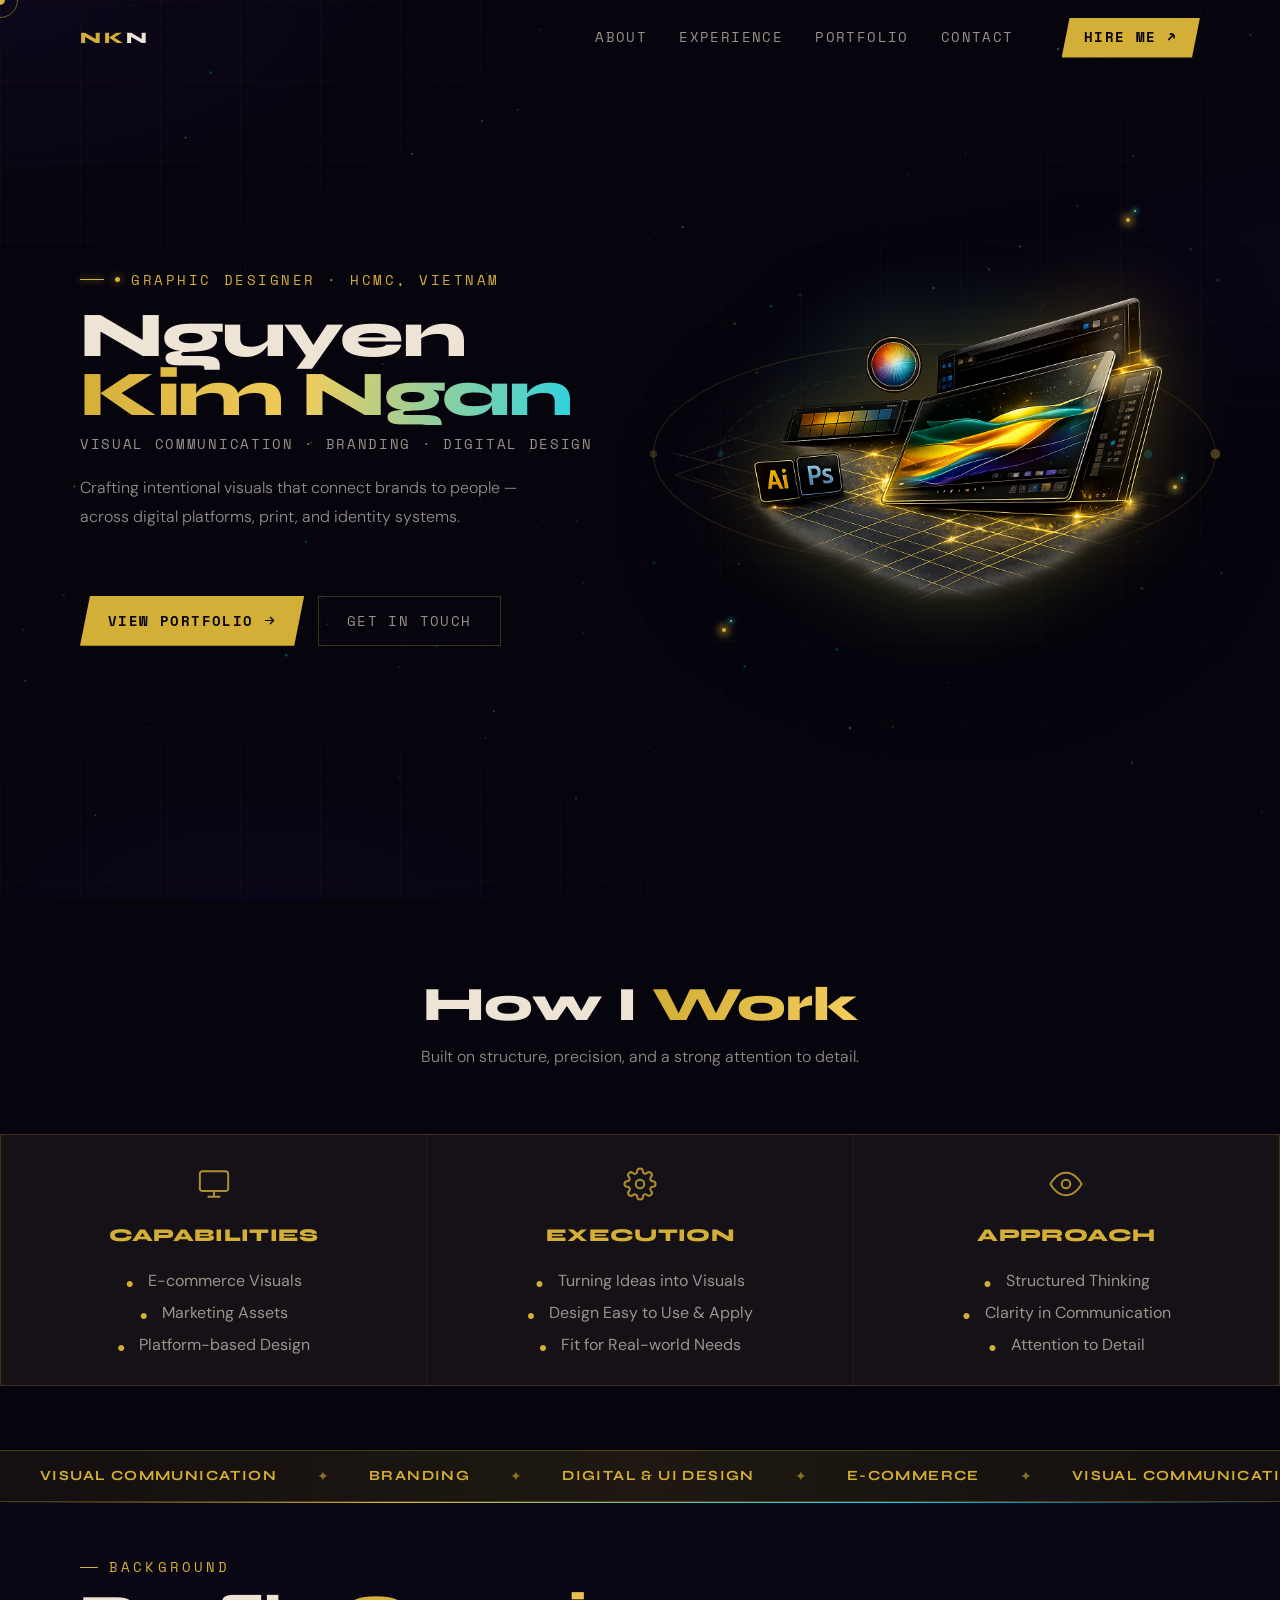
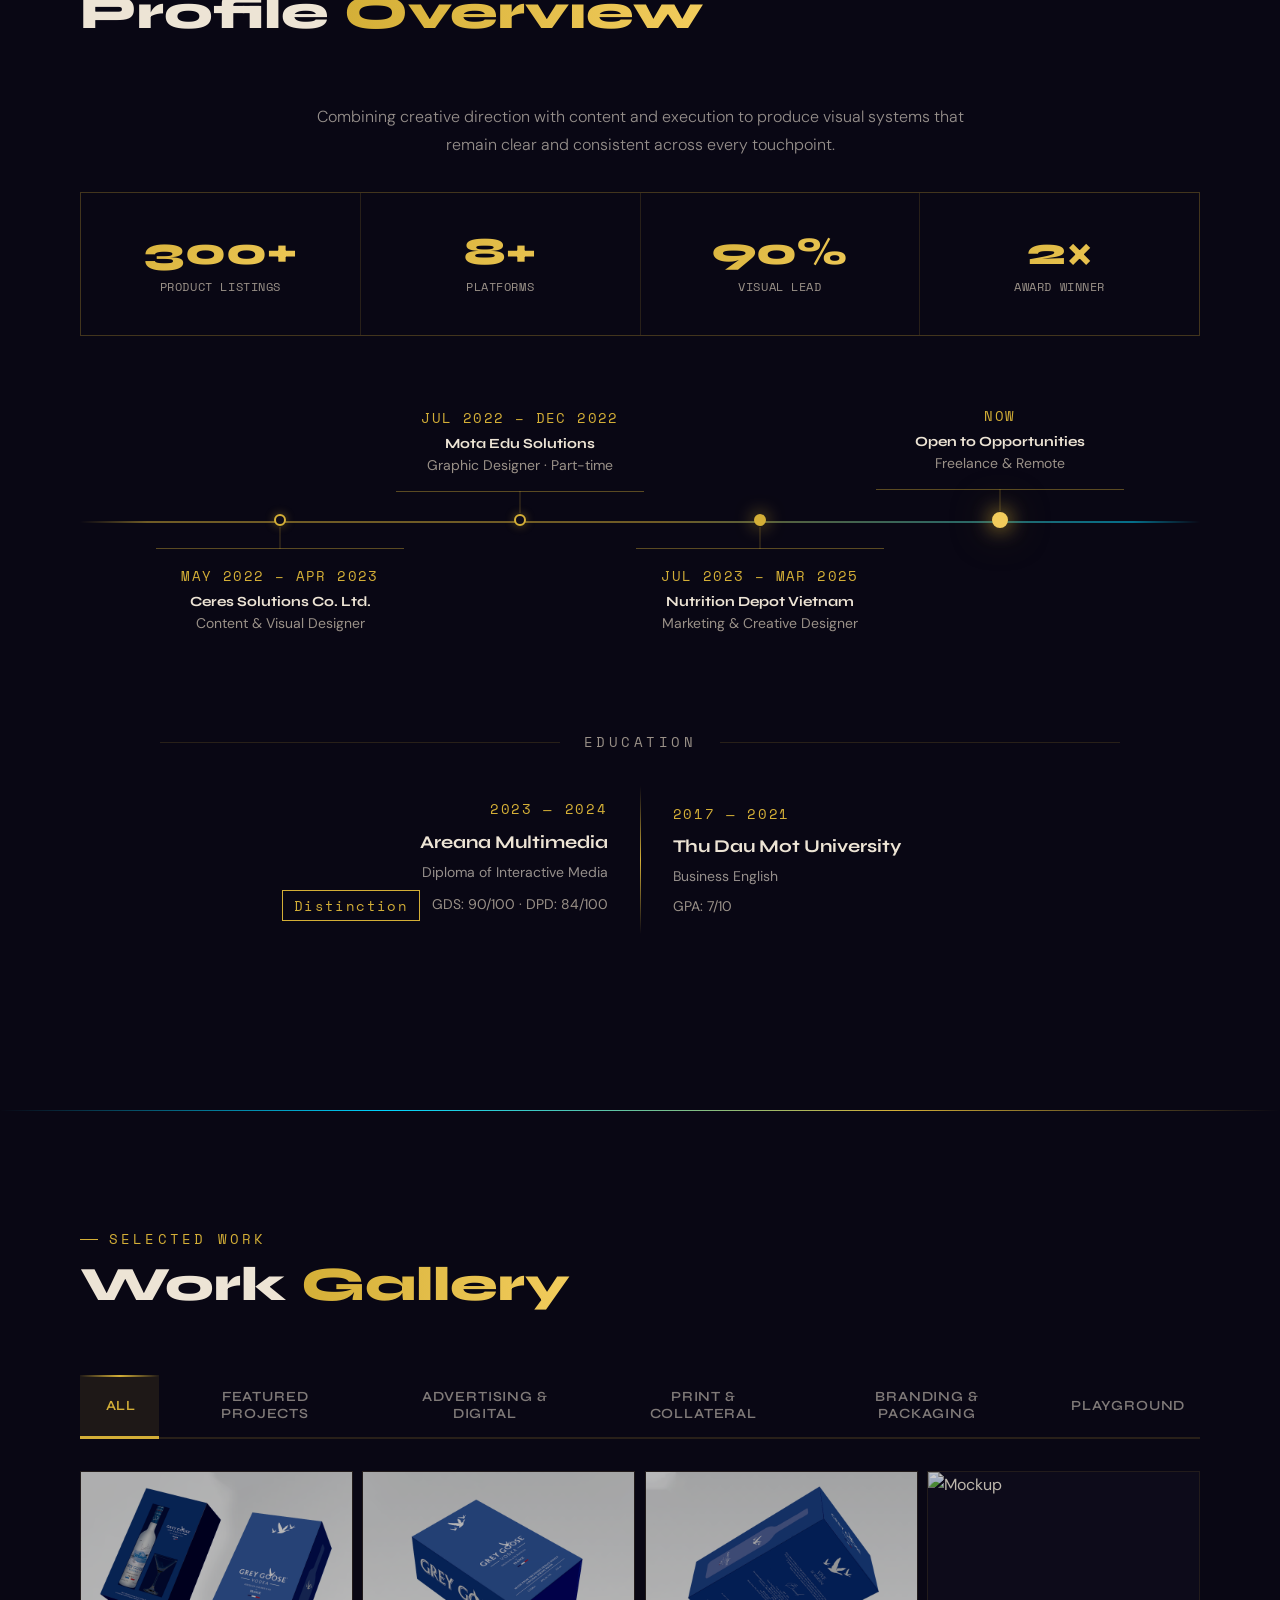
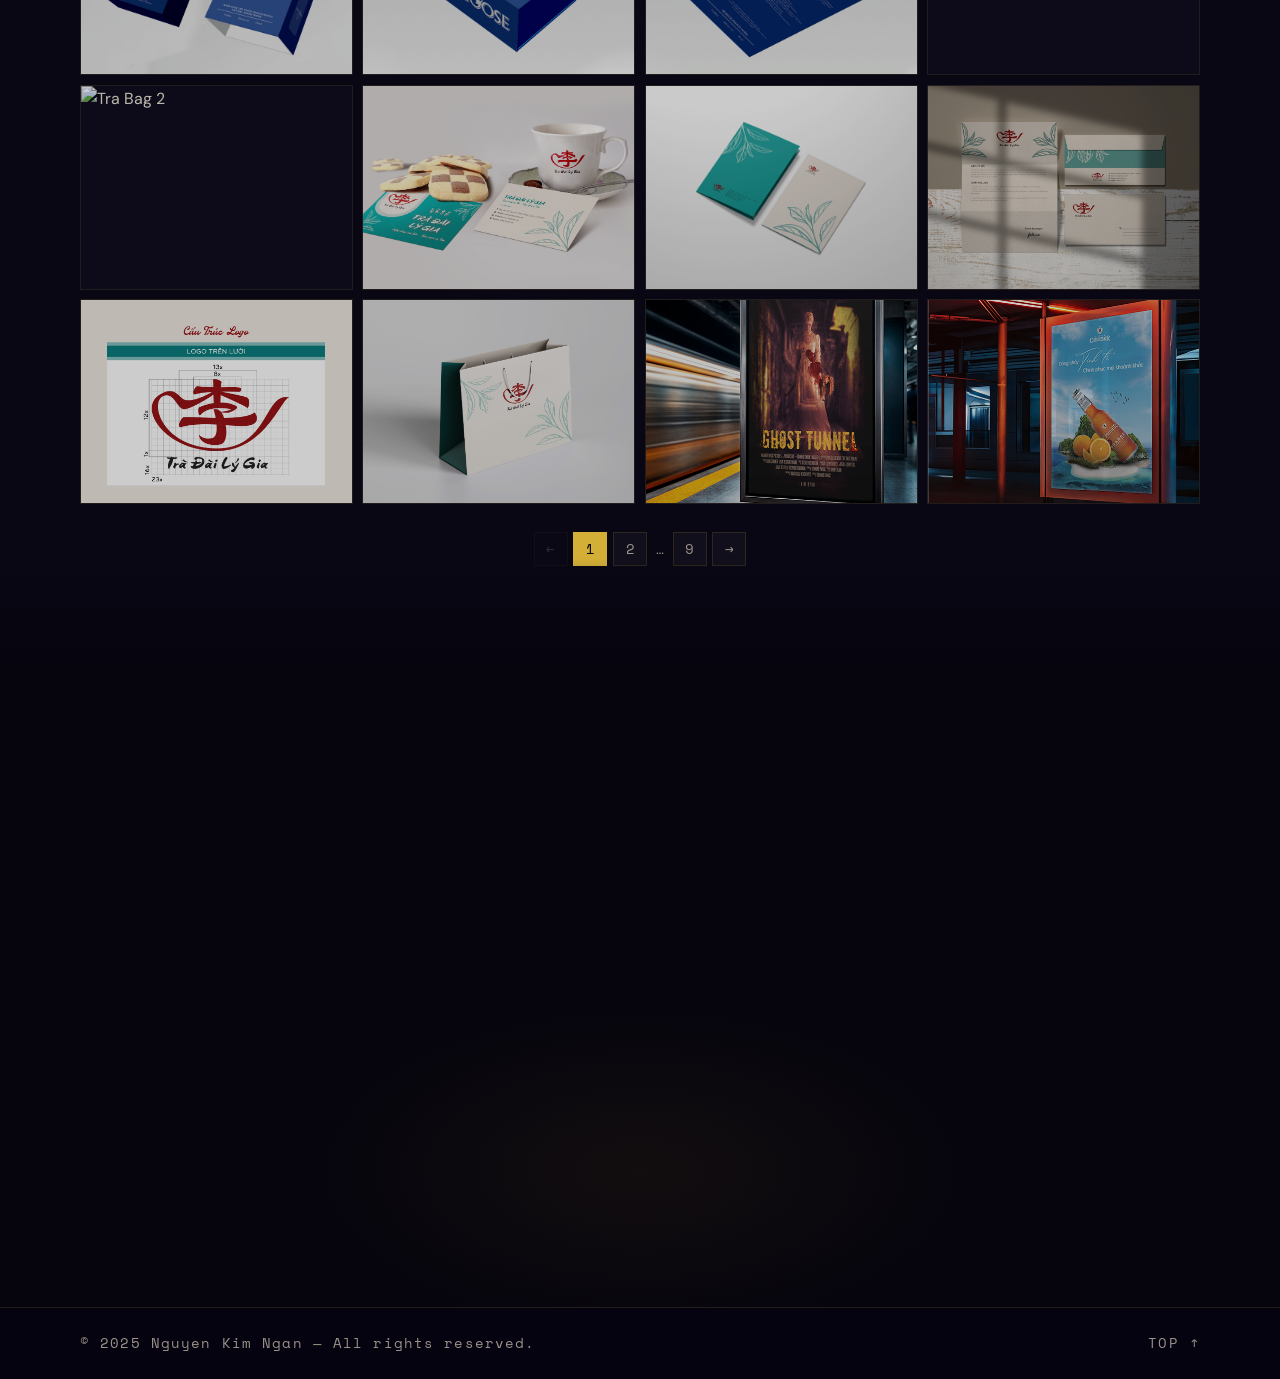
==== commit 039dfce4: "update" ====
--- a/index.html
+++ b/index.html
@@ -8,8 +8,8 @@
 <link rel="preconnect" href="https://fonts.gstatic.com" crossorigin>
 <link href="https://fonts.googleapis.com/css2?family=Syne:wght@400;600;700;800&family=DM+Sans:wght@300;400;500&family=Space+Mono:wght@400;700&display=swap" rel="stylesheet">
 <!-- Design tokens phải load TRƯỚC main.css -->
-<link rel="stylesheet" href="styles/tokens.css">
-<link rel="stylesheet" href="styles/main.css">
+<link rel="stylesheet" href="Styles/tokens.css">
+<link rel="stylesheet" href="Styles/main.css">
 </head>
 <body>
 <div id="cursor"></div>
@@ -357,6 +357,6 @@
 <!-- Scripts: thứ tự load quan trọng -->
 <script src="https://cdn.jsdelivr.net/npm/page-flip@2.0.7/dist/js/page-flip.browser.min.js"></script>
 <script src="portfolio-data.js" onerror="window.__noData=true"></script>
-<script src="js/portfolio.js"></script>
+<script src="Js/portfolio.js"></script>
 </body>
 </html>
--- a/Styles/tokens.css
+++ b/Styles/tokens.css
@@ -0,0 +1,82 @@
+/* ============================================================
+   TOKENS.CSS — Design System Tokens
+   Portfolio: Nguyen Kim Ngan
+   ============================================================
+
+   MỤC LỤC
+   1. Color — Brand Palette
+   2. Color — Backgrounds (3 lớp depth)
+   3. Color — Text Hierarchy
+   4. Color — Borders & Surfaces
+   5. Typography — Font Families
+   6. Typography — Type Scale
+   7. Spacing Scale
+   8. Section Spacing
+   ============================================================ */
+
+:root {
+
+  /* ── 1. BRAND PALETTE ── */
+  --gold:        #D4AF37;
+  --gold2:       #f2cc5c;           /* gold sáng hơn, dùng cho hover/gradient */
+  --gold-dim:    rgba(212,175,55,.10);
+  --gold-glow:   rgba(212,175,55,.30);
+  --cyan:        #00d4ff;
+  --cyan-dim:    rgba(0,212,255,.08);
+
+  /* ── 2. BACKGROUNDS — 3 lớp độ sâu ── */
+  /* Giữ 3 lớp để tạo visual depth (card nổi lên khỏi section) */
+  --bg:          #06040d;           /* Page background, nav, hero */
+  --bg2:         #090714;           /* Section nền (Experience, Portfolio) */
+  --bg3:         #0d0b1a;           /* Card, exp-card — nổi lên trên section */
+
+  /* ── 3. TEXT HIERARCHY — 4 mức phân cấp ── */
+  /* Màu gốc warm: #EDE4D5 (sáng hơn warm cũ #E1D4C2 ~8%) */
+  --warm:        #EDE4D5;           /* alias giữ lại để không break code cũ */
+  --text-primary:   #EDE4D5;        /* Heading, tên, tiêu đề chính — 100% */
+  --text-secondary: rgba(237,228,213,.82); /* Body text, mô tả dài */
+  --text-muted:     rgba(237,228,213,.62); /* Metadata, ngày tháng, caption */
+  --muted:          #9a9188;        /* Nav, eyebrow, Space Mono label — màu cố định */
+  --text-disabled:  rgba(237,228,213,.52); /* Tab inactive, placeholder */
+
+  /* ── 4. BORDERS & SURFACES ── */
+  --border:      rgba(212,175,55,.15);
+  --border2:     rgba(212,175,55,.28);
+  --glass:       rgba(255,255,255,.03);
+  --glass2:      rgba(212,175,55,.05);
+
+  /* ── 5. TYPOGRAPHY — Font Families ── */
+  --font-display: 'Syne', sans-serif;      /* Heading, section title, logo */
+  --font-label:   'Space Mono', monospace; /* Tag, eyebrow, nav, badge */
+  --font-body:    'DM Sans', sans-serif;   /* Body text, description */
+
+  /* ── 6. TYPE SCALE ── */
+  /* Min nhỏ nhất: --text-sm = 14px (0.875rem) */
+  --text-sm:   0.875rem;   /* 14px — label, metadata, tag, nav */
+  --text-base: 1rem;       /* 16px — body text, mô tả */
+  --text-lg:   1.125rem;   /* 18px — sub-heading nhỏ, tên company phụ */
+  --text-xl:   1.25rem;    /* 20px — exp-co, card title lớn */
+  /* Section title & hero dùng clamp() riêng — xem main.css */
+
+  /* ── 7. SPACING SCALE ── */
+  /* Bội số 4px — dùng cho gap, padding component nhỏ */
+  --space-1:   0.25rem;    /*  4px */
+  --space-2:   0.5rem;     /*  8px */
+  --space-3:   0.75rem;    /* 12px */
+  --space-4:   1rem;       /* 16px */
+  --space-5:   1.25rem;    /* 20px */
+  --space-6:   1.5rem;     /* 24px */
+  --space-8:   2rem;       /* 32px */
+  --space-10:  2.5rem;     /* 40px */
+  --space-12:  3rem;       /* 48px */
+  --space-16:  4rem;       /* 64px */
+  --space-20:  5rem;       /* 80px */
+
+  /* ── 8. SECTION SPACING ── */
+  /* Padding ngang & dọc của mỗi section lớn */
+  --section-px:    5rem;   /* 80px — padding trái/phải desktop */
+  --section-py-sm: 3rem;   /* 48px — section nhỏ (experience top) */
+  --section-py-md: 5rem;   /* 80px — section vừa */
+  --section-py-lg: 7rem;   /* 112px — section lớn (portfolio, contact) */
+
+}
--- a/Styles/main.css
+++ b/Styles/main.css
@@ -0,0 +1,956 @@
+/* ============================================================
+   MAIN.CSS — Component & Layout Styles
+   Portfolio: Nguyen Kim Ngan
+   Import sau tokens.css
+   ============================================================
+
+   MỤC LỤC
+   1.  Reset & Base
+   2.  Custom Cursor
+   3.  Background Effects (Grid, Canvas, Glow)
+   4.  Navigation
+   5.  Hero
+   6.  About / How I Work
+   7.  Marquee
+   8.  Sparkles (Ambient)
+   9.  Experience & Timeline
+   10. Education
+   11. Skills V2 (tags + tools)
+   12. Portfolio (tabs, grid, cards)
+   13. Print & Magazine
+   14. Advertising Layout (injected via JS)
+   15. Contact
+   16. Footer
+   17. Lightbox
+   18. Utilities (fade, section-head, eyebrow)
+   19. Responsive
+   ============================================================ */
+
+
+/* ── 1. RESET & BASE ── */
+*,*::before,*::after { box-sizing:border-box; margin:0; padding:0 }
+
+html { scroll-behavior:smooth }
+
+body {
+  font-family: var(--font-body);
+  background: var(--bg);
+  color: var(--text-primary);
+  line-height: 1.6;
+  overflow-x: hidden;
+  background-image:
+    radial-gradient(ellipse 70% 50% at 0% 0%,   rgba(80,40,160,.09) 0%, transparent 60%),
+    radial-gradient(ellipse 50% 40% at 100% 30%, rgba(60,30,140,.07) 0%, transparent 55%),
+    radial-gradient(ellipse 60% 35% at 20% 100%, rgba(70,35,150,.08) 0%, transparent 55%);
+  background-attachment: fixed;
+}
+
+
+/* ── 2. CUSTOM CURSOR ── */
+#cursor {
+  position:fixed; width:10px; height:10px;
+  background:var(--gold); border-radius:50%;
+  pointer-events:none; z-index:9999;
+  transform:translate(-50%,-50%);
+  transition:transform .1s, width .3s, height .3s, opacity .3s;
+  mix-blend-mode:screen;
+}
+#cursor-ring {
+  position:fixed; width:36px; height:36px;
+  border:1px solid rgba(212,175,55,.5); border-radius:50%;
+  pointer-events:none; z-index:9998;
+  transform:translate(-50%,-50%);
+  transition:left .12s ease-out, top .12s ease-out, width .3s, height .3s, border-color .3s;
+}
+body:hover #cursor { opacity:1 }
+
+
+/* ── 3. BACKGROUND EFFECTS ── */
+/* Subtle grid lines */
+body::before {
+  content:''; position:fixed; inset:0;
+  background-image:
+    linear-gradient(rgba(212,175,55,.03) 1px, transparent 1px),
+    linear-gradient(90deg, rgba(212,175,55,.03) 1px, transparent 1px);
+  background-size: 80px 80px;
+  pointer-events:none; z-index:0;
+}
+/* Particle canvas */
+#cv { position:fixed; inset:0; pointer-events:none; z-index:0; opacity:.6 }
+
+
+/* ── 4. NAVIGATION ── */
+nav {
+  position:fixed; top:0; left:0; right:0; z-index:500;
+  display:flex; justify-content:space-between; align-items:center;
+  padding:1.1rem var(--section-px);
+  transition:background .4s, border-color .4s, backdrop-filter .4s;
+}
+nav.scrolled {
+  background:rgba(6,4,13,.92);
+  border-bottom:1px solid var(--border);
+  backdrop-filter:blur(20px);
+}
+.nav-logo {
+  font-family:var(--font-display); font-size:1rem; font-weight:800;
+  letter-spacing:.18em; text-transform:uppercase;
+  color:var(--gold); text-decoration:none;
+}
+.nav-right { display:flex; align-items:center; gap:2rem }
+
+.nav-links { list-style:none; display:flex; gap:0 }
+.nav-links a {
+  font-family:var(--font-label); font-size:var(--text-sm);
+  color:var(--muted); text-decoration:none;
+  letter-spacing:.10em; text-transform:uppercase;
+  transition:color .25s, background .25s;
+  padding:.4rem 1rem; position:relative;
+}
+.nav-links a::before {
+  content:''; position:absolute; top:0; left:0; right:0; height:2px;
+  background:linear-gradient(90deg, transparent, var(--gold), transparent);
+  opacity:0; transition:opacity .25s;
+}
+.nav-links a:hover { color:var(--gold); background:rgba(212,175,55,.14) }
+.nav-links a:hover::before { opacity:1 }
+
+.nav-cta {
+  font-family:var(--font-label); font-size:var(--text-sm); font-weight:700;
+  letter-spacing:.1em; text-transform:uppercase;
+  color:var(--bg); background:var(--gold); border:none;
+  padding:.55rem 1.4rem; cursor:none; text-decoration:none;
+  clip-path:polygon(8px 0, 100% 0, calc(100% - 8px) 100%, 0 100%);
+  transition:background .2s, box-shadow .2s;
+}
+.nav-cta:hover { background:var(--gold2); box-shadow:0 0 28px var(--gold-glow) }
+
+.nav-toggle {
+  display:none; flex-direction:column; gap:5px;
+  cursor:pointer; background:none; border:none; padding:4px;
+}
+.nav-toggle span { display:block; width:22px; height:1.5px; background:var(--gold); transition:.3s }
+
+
+/* ── 5. HERO ── */
+#hero {
+  position:relative; min-height:100vh;
+  display:grid; grid-template-columns:1.05fr 1fr;
+  align-items:center; padding:1.5rem var(--section-px) 1rem;
+  gap:var(--space-8); overflow:hidden; z-index:1;
+}
+
+.hero-tag {
+  display:inline-flex; align-items:center; gap:.7rem;
+  font-family:var(--font-label); font-size:var(--text-sm);
+  letter-spacing:.18em; text-transform:uppercase;
+  color:var(--gold); margin-bottom:var(--space-4);
+}
+.hero-tag-line { width:24px; height:1px; background:var(--gold); box-shadow:0 0 6px var(--gold) }
+.hero-tag-dot {
+  width:5px; height:5px; background:var(--gold); border-radius:50%;
+  box-shadow:0 0 10px var(--gold); animation:blink 2s infinite;
+}
+@keyframes blink {
+  0%,100% { opacity:1; transform:scale(1) }
+  50%      { opacity:.3; transform:scale(.5) }
+}
+
+.hero-name {
+  font-family:var(--font-display);
+  font-size:clamp(2.4rem, 5vw, 4.8rem); font-weight:800;
+  line-height:.92; letter-spacing:-.02em; margin-bottom:.5rem;
+}
+.hero-name .w1 { display:block; color:var(--text-primary) }
+.hero-name .w2 {
+  display:block;
+  background:linear-gradient(100deg, var(--gold) 0%, var(--gold2) 40%, var(--cyan) 100%);
+  -webkit-background-clip:text; -webkit-text-fill-color:transparent; background-clip:text;
+}
+.hero-role {
+  font-family:var(--font-label); font-size:var(--text-sm);
+  letter-spacing:.12em; text-transform:uppercase;
+  color:var(--muted); margin-bottom:1.2rem; display:block;
+}
+.hero-desc {
+  font-size:var(--text-base); color:var(--text-muted);
+  font-weight:300; line-height:1.8;
+  margin-top:.75rem; margin-bottom:0; max-width:460px;
+}
+.hero-btns { display:flex; gap:.85rem; flex-wrap:wrap; margin-top:4rem }
+
+/* Buttons */
+.btn-p {
+  display:inline-flex; align-items:center; gap:.6rem;
+  background:var(--gold); color:var(--bg);
+  font-family:var(--font-label); font-size:var(--text-sm); font-weight:700;
+  letter-spacing:.1em; text-transform:uppercase;
+  padding:.8rem 1.75rem; text-decoration:none; border:none; cursor:none;
+  clip-path:polygon(10px 0, 100% 0, calc(100% - 10px) 100%, 0 100%);
+  transition:all .25s;
+}
+.btn-p:hover { background:var(--gold2); box-shadow:0 0 36px var(--gold-glow) }
+
+.btn-g {
+  display:inline-flex; align-items:center; gap:.6rem;
+  background:transparent; color:var(--muted);
+  font-family:var(--font-label); font-size:var(--text-sm);
+  letter-spacing:.1em; text-transform:uppercase;
+  padding:.8rem 1.75rem; text-decoration:none;
+  border:1px solid var(--border2); cursor:none; transition:all .25s;
+}
+.btn-g:hover { border-color:var(--gold); color:var(--gold); background:var(--gold-dim) }
+
+/* Hero right — design image & orbital */
+.hero-right {
+  position:relative; display:flex;
+  align-items:center; justify-content:center;
+  height:620px; overflow:visible;
+}
+.hero-orbital {
+  position:absolute; inset:-40px;
+  display:flex; align-items:center; justify-content:center;
+  pointer-events:none; z-index:0;
+}
+.hero-orbital svg { width:100%; height:100%; opacity:.45 }
+
+.orb-ring1 { animation:orb-spin1 14s linear infinite; transform-origin:50% 50% }
+.orb-ring2 { animation:orb-spin2 20s linear infinite; transform-origin:50% 50% }
+.orb-ring3 { animation:orb-spin3  9s linear infinite; transform-origin:50% 50% }
+.orb-dot   { animation:orb-spin1 14s linear infinite; transform-origin:50% 50% }
+.orb-dot2  { animation:orb-spin2 20s linear infinite; transform-origin:50% 50% }
+@keyframes orb-spin1 { from{transform:rotate(0deg)}   to{transform:rotate(360deg)} }
+@keyframes orb-spin2 { from{transform:rotate(0deg)}   to{transform:rotate(-360deg)} }
+@keyframes orb-spin3 { from{transform:rotate(-20deg)} to{transform:rotate(340deg)} }
+
+.hero-glow-halo {
+  position:absolute; top:50%; left:50%; transform:translate(-50%,-50%);
+  width:420px; height:420px; border-radius:50%;
+  background:radial-gradient(circle, rgba(212,175,55,.14) 0%, rgba(0,212,255,.07) 40%, transparent 70%);
+  filter:blur(28px); pointer-events:none; z-index:1;
+  animation:halo-pulse 4s ease-in-out infinite;
+}
+@keyframes halo-pulse {
+  0%,100% { opacity:.7; transform:translate(-50%,-50%) scale(1) }
+  50%      { opacity:1;  transform:translate(-50%,-50%) scale(1.08) }
+}
+
+.hero-design-img {
+  position:relative; z-index:2;
+  width:100%; max-width:660px; object-fit:contain;
+  filter:drop-shadow(0 0 35px rgba(212,175,55,.28)) drop-shadow(0 24px 55px rgba(0,0,0,.75));
+  animation:design-float 6s ease-in-out infinite;
+  transform-origin:center center; transition:filter .4s ease, transform .4s ease;
+}
+.hero-design-img:hover {
+  filter:drop-shadow(0 0 45px rgba(212,175,55,.4)) drop-shadow(0 25px 60px rgba(0,0,0,.8));
+  animation-play-state:paused;
+  transform:scale(1.04) translateY(-8px) rotate(-1deg);
+}
+@keyframes design-float {
+  0%  { transform:translateY(0px)   rotate(0deg)   scale(1) }
+  25% { transform:translateY(-10px) rotate(.5deg)  scale(1.01) }
+  50% { transform:translateY(-16px) rotate(0deg)   scale(1.02) }
+  75% { transform:translateY(-8px)  rotate(-.4deg) scale(1.01) }
+  100%{ transform:translateY(0px)   rotate(0deg)   scale(1) }
+}
+
+.hero-spark { position:absolute; pointer-events:none; z-index:3 }
+.hero-spark::before,.hero-spark::after { content:''; position:absolute; background:var(--gold); border-radius:50% }
+.hero-spark.s1 { top:12%; right:14%; animation:spark-blink 3s ease-in-out infinite }
+.hero-spark.s2 { bottom:22%; left:10%; animation:spark-blink 4.5s ease-in-out infinite 1s }
+.hero-spark.s3 { top:55%; right:5%;  animation:spark-blink 3.8s ease-in-out infinite .5s }
+.hero-spark::before { width:4px; height:4px; box-shadow:0 0 8px 2px var(--gold) }
+.hero-spark::after  { width:2px; height:2px; top:-8px; left:8px; box-shadow:0 0 5px 1px var(--cyan) }
+@keyframes spark-blink {
+  0%,100% { opacity:0; transform:scale(.5) }
+  50%      { opacity:1; transform:scale(1) }
+}
+
+
+/* ── 6. ABOUT / HOW I WORK ── */
+#about {
+  padding:0; background:transparent;
+  position:relative; z-index:1; overflow:hidden;
+  scroll-margin-top:70px;
+}
+.about-top { padding:2rem var(--section-px) 0 }
+
+.hiw-section { padding:5rem 0 0 }
+#about .hiw-section:first-child { padding-top:1rem }
+
+.hiw-header { text-align:center; margin-bottom:4rem; position:relative }
+.hiw-subtitle {
+  font-size:var(--text-base); color:var(--text-muted); font-weight:300;
+  line-height:1.7; text-align:center; max-width:440px; margin:.8rem auto 0;
+}
+
+/* How I Work cards */
+.hiw-stat-row {
+  display:grid; grid-template-columns:repeat(3,1fr);
+  gap:1px; background:var(--border);
+  border:1px solid var(--border); margin-top:1.5rem;
+}
+.hiw-scard {
+  background:rgba(13,11,26,.6);
+  padding:2rem 2rem 1.8rem;
+  position:relative; overflow:hidden;
+  transition:background .3s; text-align:center;
+}
+.hiw-scard::before {
+  content:''; position:absolute; top:0; left:0; right:0; height:2px;
+  background:linear-gradient(90deg, transparent, var(--gold), transparent);
+  opacity:0; transition:opacity .3s;
+}
+.hiw-scard:hover { background:var(--glass2) }
+.hiw-scard:hover::before { opacity:1 }
+.hiw-scard-top { color:var(--gold); opacity:.8; margin-bottom:1.2rem; display:flex; justify-content:center }
+.hiw-scard-top svg { width:34px; height:34px }
+.hiw-scard-label {
+  font-family:var(--font-display); font-size:var(--text-lg); font-weight:800;
+  letter-spacing:.02em; text-transform:uppercase;
+  color:var(--gold); margin-bottom:1.2rem; text-align:center;
+}
+.hiw-scard-items { display:flex; flex-direction:column; gap:.5rem; align-items:center }
+.hiw-scard-items span {
+  font-size:var(--text-base); color:var(--text-muted);
+  padding-left:1.4rem; position:relative; line-height:1.5; text-align:left;
+}
+.hiw-scard-items span::before {
+  content:'●'; position:absolute; left:0; top:0;
+  color:var(--gold); font-size:var(--text-sm); line-height:2.1;
+}
+
+/* Section headings */
+.section-head { margin-bottom:4rem }
+.eyebrow {
+  display:inline-flex; align-items:center; gap:.7rem;
+  font-family:var(--font-label); font-size:var(--text-sm);
+  letter-spacing:.22em; text-transform:uppercase;
+  color:var(--gold); margin-bottom:.6rem;
+}
+.eyebrow::before { content:''; width:18px; height:1px; background:var(--gold) }
+.sec-title {
+  font-family:var(--font-display);
+  font-size:clamp(2rem, 4vw, 3rem); font-weight:800;
+  line-height:1.05; color:var(--text-primary);
+}
+.sec-title em {
+  font-style:normal;
+  background:linear-gradient(90deg, var(--gold), var(--gold2));
+  -webkit-background-clip:text; -webkit-text-fill-color:transparent; background-clip:text;
+}
+
+/* Profile bio & stats */
+.profile-bio { padding:0 var(--section-px) 2rem; text-align:center }
+.profile-bio p {
+  font-size:var(--text-base); color:var(--text-muted);
+  font-weight:300; line-height:1.8; max-width:680px; margin:0 auto;
+}
+.profile-stats {
+  display:grid; grid-template-columns:repeat(4,1fr);
+  gap:1px; background:var(--border);
+  border:1px solid var(--border); margin:0;
+}
+.pstat-block {
+  background:var(--bg2); padding:2.5rem 1.25rem; text-align:center;
+  position:relative; overflow:hidden; transition:background .3s;
+}
+.pstat-block::before {
+  content:''; position:absolute; top:0; left:0; right:0; height:2px;
+  background:linear-gradient(90deg, transparent, var(--gold), transparent);
+  opacity:0; transition:opacity .3s;
+}
+.pstat-block:hover { background:var(--glass2) }
+.pstat-block:hover::before { opacity:1 }
+.pstat-num {
+  font-family:var(--font-display); font-size:clamp(1.8rem,3vw,2.75rem); font-weight:800;
+  background:linear-gradient(135deg, var(--gold), var(--gold2));
+  -webkit-background-clip:text; -webkit-text-fill-color:transparent; background-clip:text;
+  line-height:1; margin-bottom:.55rem;
+}
+.pstat-lbl {
+  font-family:var(--font-label); font-size:.72rem;
+  letter-spacing:.05em; text-transform:uppercase; color:var(--muted);
+  line-height:1.3; white-space:nowrap;
+}
+
+
+/* ── 7. MARQUEE ── */
+.about-stat-marquee {
+  width:100%; overflow:hidden;
+  border-top:1px solid var(--border2); border-bottom:1px solid var(--border2);
+  background:linear-gradient(90deg, rgba(212,175,55,.07), rgba(212,175,55,.12), rgba(212,175,55,.07));
+  margin-top:4rem;
+}
+.marquee-track { display:flex; white-space:nowrap }
+.marquee-items {
+  display:inline-flex; align-items:center; gap:2.5rem;
+  padding:.85rem 2.5rem;
+  animation:marquee-scroll 20s linear infinite;
+}
+@keyframes marquee-scroll { from{transform:translateX(0)} to{transform:translateX(-50%)} }
+.mq-word {
+  font-family:var(--font-display); font-size:var(--text-sm); font-weight:700;
+  letter-spacing:.1em; text-transform:uppercase;
+  color:var(--gold); white-space:nowrap;
+}
+.mq-sep { color:var(--gold); font-size:var(--text-sm); opacity:.6; flex-shrink:0 }
+
+
+/* ── 8. SPARKLES ── */
+.spark-field { position:absolute; inset:0; pointer-events:none; overflow:hidden; z-index:0 }
+.sp { position:absolute; border-radius:50%; pointer-events:none }
+.sp::before,.sp::after { content:''; position:absolute; border-radius:50% }
+
+@keyframes twinkle {
+  0%,100% { opacity:0; transform:scale(.4) }
+  50%      { opacity:1; transform:scale(1) }
+}
+@keyframes drift {
+  0%        { opacity:0; transform:translate(0,0) scale(.5) }
+  30%       { opacity:.8 }
+  70%       { opacity:.6 }
+  100%      { opacity:0; transform:translate(20px,-30px) scale(1) }
+}
+@keyframes starflash {
+  0%,100%  { opacity:0; transform:rotate(0deg) scale(.3) }
+  40%,60%  { opacity:1; transform:rotate(45deg) scale(1) }
+}
+
+.sp-dot {
+  width:3px; height:3px; background:var(--gold);
+  box-shadow:0 0 6px 2px var(--gold);
+  animation:twinkle var(--dur,3s) ease-in-out infinite;
+  animation-delay:var(--del,0s); opacity:0;
+}
+.sp-dot.cyan { background:var(--cyan); box-shadow:0 0 6px 2px var(--cyan) }
+.sp-dot.lg   { width:5px; height:5px }
+.sp-dot.sm   { width:2px; height:2px }
+
+.sp-cross {
+  width:12px; height:12px;
+  animation:starflash var(--dur,4s) ease-in-out infinite;
+  animation-delay:var(--del,0s); opacity:0;
+}
+.sp-cross::before {
+  content:''; position:absolute; top:50%; left:0; right:0; height:1px;
+  background:linear-gradient(90deg, transparent, var(--gold), transparent);
+  transform:translateY(-50%);
+}
+.sp-cross::after {
+  content:''; position:absolute; left:50%; top:0; bottom:0; width:1px;
+  background:linear-gradient(180deg, transparent, var(--gold), transparent);
+  transform:translateX(-50%);
+}
+.sp-drift {
+  width:2px; height:2px; background:rgba(212,175,55,.7); border-radius:50%;
+  box-shadow:0 0 4px var(--gold);
+  animation:drift var(--dur,6s) ease-in-out infinite;
+  animation-delay:var(--del,0s); opacity:0;
+}
+
+
+/* ── 9. EXPERIENCE & TIMELINE ── */
+#experience {
+  padding:var(--section-py-sm) var(--section-px) var(--section-py-lg);
+  background:var(--bg2); position:relative; z-index:1; scroll-margin-top:70px;
+}
+#experience::before {
+  content:''; position:absolute; left:0; right:0; top:0; height:1px;
+  background:linear-gradient(90deg, transparent 0%, var(--gold) 30%, var(--cyan) 70%, transparent 100%);
+}
+
+/* Timeline */
+.timeline-wrap { position:relative; padding:1.8rem var(--section-px) 2rem; overflow:visible }
+.tl-line {
+  position:absolute; top:50%; left:0; right:0; height:1px;
+  background:linear-gradient(90deg,
+    transparent 0%, var(--gold) 6%, var(--gold) 52%, var(--cyan) 94%, transparent 100%);
+  transform:translateY(-50%);
+}
+.tl-nodes {
+  display:flex; justify-content:space-between; align-items:center;
+  position:relative; min-height:310px;
+}
+.tl-node {
+  position:relative; display:flex; flex-direction:column;
+  align-items:center; flex:1; cursor:default;
+}
+.tl-dot {
+  width:12px; height:12px; border-radius:50%;
+  background:var(--bg3); border:2px solid var(--gold);
+  box-shadow:0 0 10px rgba(212,175,55,.4);
+  z-index:2; position:relative; flex-shrink:0;
+  transition:transform .3s, box-shadow .3s;
+}
+.tl-dot-active { background:var(--gold); box-shadow:0 0 18px rgba(212,175,55,.8) }
+.tl-dot-now {
+  width:16px; height:16px; background:var(--gold2); border-color:var(--gold2);
+  box-shadow:0 0 20px var(--gold), 0 0 40px rgba(212,175,55,.5);
+  animation:tl-pulse 2s ease-in-out infinite;
+}
+@keyframes tl-pulse {
+  0%,100% { box-shadow:0 0 20px var(--gold), 0 0 40px rgba(212,175,55,.5) }
+  50%     { box-shadow:0 0 30px var(--gold2), 0 0 60px rgba(212,175,55,.8) }
+}
+.tl-node:hover .tl-dot { transform:scale(1.4); box-shadow:0 0 20px rgba(212,175,55,.8) }
+
+.tl-card {
+  position:absolute; width:248px;
+  background:transparent; border:none;
+  padding:1rem 1.25rem; text-align:center;
+  transition:transform .3s ease, filter .3s ease;
+  left:50%; transform:translateX(-50%);
+}
+.tl-card::after {
+  content:''; position:absolute; left:50%; transform:translateX(-50%);
+  width:1px; background:rgba(212,175,55,.3);
+}
+.tl-above { bottom:calc(100% + 22px); border-bottom:1px solid rgba(212,175,55,.4); transform-origin:bottom center }
+.tl-above::after { top:100%; height:22px }
+.tl-below { top:calc(100% + 22px); border-top:1px solid rgba(212,175,55,.4); transform-origin:top center }
+.tl-below::after { bottom:100%; height:22px }
+.tl-node:hover .tl-card {
+  transform:translateX(-50%) scale(1.07);
+  filter:drop-shadow(0 0 8px rgba(212,175,55,.65)) drop-shadow(0 0 22px rgba(212,175,55,.3));
+}
+
+.tl-period {
+  font-family:var(--font-label); font-size:var(--text-sm);
+  letter-spacing:.1em; text-transform:uppercase;
+  color:var(--gold); margin-bottom:.35rem;
+}
+.tl-co {
+  font-family:var(--font-display); font-size:var(--text-sm); font-weight:700;
+  color:var(--text-primary); margin-bottom:.2rem;
+  line-height:1.25; word-break:break-word; hyphens:auto;
+}
+.tl-role {
+  font-size:var(--text-sm); color:var(--muted);
+  line-height:1.4; word-break:break-word;
+}
+
+/* Experience cards (inside #experience section) */
+.exp-grid { display:grid; grid-template-columns:1fr 1fr; gap:1.5rem; margin-top:3rem }
+.exp-card {
+  background:var(--bg3); border:1px solid var(--border);
+  padding:2.25rem; position:relative; overflow:hidden;
+  transition:transform .3s, border-color .3s, box-shadow .3s;
+}
+.exp-card::before {
+  content:''; position:absolute; top:0; left:0; width:100%; height:2px;
+  background:linear-gradient(90deg, var(--gold) 0%, var(--cyan) 100%);
+}
+.exp-card:hover {
+  transform:translateY(-6px); border-color:var(--border2);
+  box-shadow:0 20px 60px rgba(0,0,0,.4), 0 0 30px rgba(212,175,55,.06);
+}
+.exp-card::after {
+  content:''; position:absolute; bottom:0; right:0; width:60px; height:60px;
+  background:linear-gradient(135deg, transparent 50%, rgba(212,175,55,.06) 50%);
+}
+.exp-period {
+  font-family:var(--font-label); font-size:var(--text-sm);
+  letter-spacing:.12em; text-transform:uppercase;
+  color:var(--cyan); margin-bottom:.7rem;
+}
+.exp-co {
+  font-family:var(--font-display); font-size:var(--text-xl); font-weight:800;
+  color:var(--text-primary); margin-bottom:.25rem;
+}
+.exp-role {
+  font-family:var(--font-label); font-size:var(--text-sm);
+  letter-spacing:.08em; text-transform:uppercase; color:var(--gold);
+  padding-bottom:.85rem; margin-bottom:.85rem; border-bottom:1px solid var(--border);
+}
+.exp-list { list-style:none; display:flex; flex-direction:column; gap:.45rem }
+.exp-list li {
+  font-size:var(--text-sm); color:var(--text-muted);
+  padding-left:1rem; position:relative; line-height:1.5;
+}
+.exp-list li::before {
+  content:'▸'; position:absolute; left:0;
+  color:var(--gold); font-size:var(--text-sm); top:.25rem;
+}
+
+
+/* ── 10. EDUCATION ── */
+.skills-v2-wrap { padding:1.5rem var(--section-px) 4rem }
+.skills-v2-label {
+  font-family:var(--font-label); font-size:var(--text-sm);
+  letter-spacing:.25em; text-transform:uppercase;
+  color:var(--muted); margin-bottom:2rem;
+  display:flex; align-items:center; gap:1.5rem;
+}
+.skills-v2-label::before,.skills-v2-label::after { content:''; flex:1; height:1px; background:var(--border) }
+
+.edu-duo { display:grid; grid-template-columns:1fr auto 1fr; gap:0; align-items:center }
+.edu-item { padding:.8rem 2rem }
+.edu-item:first-child { text-align:right }
+.edu-divider {
+  width:1px; height:100%; min-height:80px; align-self:stretch;
+  background:linear-gradient(to bottom, transparent, var(--gold), transparent);
+}
+.edu-item-period {
+  font-family:var(--font-label); font-size:var(--text-sm);
+  letter-spacing:.12em; text-transform:uppercase;
+  color:var(--gold); margin-bottom:.45rem;
+}
+.edu-item-school {
+  font-family:var(--font-display); font-size:var(--text-lg); font-weight:700;
+  color:var(--text-primary); margin-bottom:.25rem;
+}
+.edu-item-degree { font-size:var(--text-sm); color:var(--text-muted); margin-bottom:.45rem }
+.edu-item-score  { font-size:var(--text-sm); color:var(--muted) }
+.edu-badge {
+  display:inline-block; font-family:var(--font-label); font-size:var(--text-sm);
+  letter-spacing:.1em; padding:.2rem .65rem;
+  border:1px solid var(--gold); color:var(--gold);
+  margin-right:.5rem; vertical-align:middle;
+}
+
+/* Skills V2 tags */
+.skills-v2-grid { display:grid; grid-template-columns:repeat(3,1fr); gap:1.5rem }
+.sv2-col { background:var(--bg3); border:1px solid var(--border); padding:2rem 1.8rem; transition:border-color .25s }
+.sv2-col:hover { border-color:var(--border2) }
+.sv2-col-head {
+  font-family:var(--font-label); font-size:var(--text-sm);
+  letter-spacing:.18em; text-transform:uppercase;
+  color:var(--gold); margin-bottom:1.5rem;
+  display:flex; align-items:center; gap:.6rem;
+}
+.sv2-col-head svg { opacity:.8; flex-shrink:0 }
+.sv2-tags { display:flex; flex-wrap:wrap; gap:.5rem }
+.sv2-tag {
+  font-family:var(--font-body); font-size:var(--text-sm);
+  padding:.35rem .85rem; border:1px solid var(--border2);
+  color:var(--text-secondary); background:rgba(255,255,255,.02);
+  transition:all .2s; border-radius:2px; cursor:default;
+}
+.sv2-tag:hover { border-color:var(--gold); color:var(--text-primary); background:var(--gold-dim) }
+.sv2-tag.sv2-lg {
+  border-color:rgba(212,175,55,.35); color:var(--text-primary);
+  background:rgba(212,175,55,.06); font-weight:500;
+}
+.sv2-tag.sv2-sm { font-size:var(--text-sm); color:var(--muted); border-color:var(--border) }
+.sv2-tag.sv2-tool {
+  font-family:var(--font-label); font-size:var(--text-sm);
+  letter-spacing:.06em; text-transform:uppercase;
+  color:var(--cyan); border-color:rgba(0,212,255,.25); background:rgba(0,212,255,.04);
+}
+.sv2-tag.sv2-tool:hover { border-color:var(--cyan); background:rgba(0,212,255,.1) }
+
+
+/* ── 12. PORTFOLIO ── */
+#portfolio {
+  padding:var(--section-py-lg) var(--section-px);
+  background:var(--bg2); position:relative; z-index:1;
+}
+#portfolio::before {
+  content:''; position:absolute; left:0; right:0; top:0; height:1px;
+  background:linear-gradient(90deg, transparent, var(--cyan) 30%, var(--gold) 70%, transparent);
+}
+#portfolio::after {
+  content:''; position:absolute; left:0; right:0; bottom:0; height:120px;
+  background:linear-gradient(to bottom, transparent, var(--bg));
+  pointer-events:none; z-index:2;
+}
+
+/* Tabs */
+.port-tabs { display:flex; gap:0; border-bottom:2px solid var(--border); margin-top:2rem; margin-bottom:0 }
+#portContent { margin-top:2rem }
+.port-tab {
+  font-family:var(--font-display); font-size:var(--text-sm);
+  letter-spacing:.06em; text-transform:uppercase; font-weight:600;
+  padding:.85rem 1.6rem; background:none; border:none;
+  border-bottom:3px solid transparent;
+  color:var(--text-disabled); cursor:pointer; transition:all .25s;
+  margin-bottom:-2px; position:relative; overflow:hidden;
+}
+.port-tab::before {
+  content:''; position:absolute; top:0; left:0; right:0; height:2px;
+  background:linear-gradient(90deg, transparent, var(--gold), transparent);
+  opacity:0; transition:opacity .25s;
+}
+.port-tab:hover { color:var(--gold); background:rgba(212,175,55,.14) }
+.port-tab:hover::before { opacity:1 }
+.port-tab.active { color:var(--gold); border-bottom-color:var(--gold); background:rgba(212,175,55,.10) }
+.port-tab.active::before { opacity:1 }
+
+.tab-panel { display:none }
+.tab-panel.active { display:block; animation:fadeUp .4s ease }
+@keyframes fadeUp { from{opacity:0; transform:translateY(14px)} to{opacity:1; transform:none} }
+
+/* Grid */
+.port-grid { display:grid; grid-template-columns:repeat(4,1fr); gap:.6rem }
+.port-grid.g3 { grid-template-columns:repeat(3,1fr) }
+.port-grid.g2 { grid-template-columns:repeat(2,1fr) }
+
+.pcard {
+  position:relative; overflow:hidden; cursor:none;
+  background:var(--bg3); border:1px solid rgba(212,175,55,.1);
+  transition:border-color .3s, transform .35s, box-shadow .35s; aspect-ratio:1/1;
+}
+.pcard.tall { aspect-ratio:3/4 }
+.pcard.wide { aspect-ratio:4/3 }
+.pcard img {
+  width:100%; height:100%; object-fit:cover; display:block;
+  transition:transform .6s cubic-bezier(.4,0,.2,1), filter .4s;
+  filter:brightness(.8) saturate(.9);
+}
+.pcard:hover {
+  border-color:var(--gold); transform:translateY(-5px);
+  box-shadow:0 24px 60px rgba(0,0,0,.5), 0 0 0 1px rgba(212,175,55,.15), 0 0 30px rgba(212,175,55,.05);
+}
+.pcard:hover img { transform:scale(1.07); filter:brightness(1) saturate(1.1) }
+
+.pcard-overlay {
+  position:absolute; inset:0;
+  background:linear-gradient(to top, rgba(6,4,13,.96) 0%, rgba(6,4,13,.4) 45%, transparent 100%);
+  display:flex; flex-direction:column; justify-content:flex-end; padding:1rem;
+  opacity:0; transition:opacity .35s;
+}
+.pcard:hover .pcard-overlay { opacity:1 }
+.pcard-title {
+  font-family:var(--font-display); font-size:var(--text-sm); font-weight:700;
+  color:var(--text-primary); line-height:1.2; margin-bottom:.2rem;
+}
+.pcard-cat {
+  font-family:var(--font-label); font-size:var(--text-sm);
+  letter-spacing:.1em; text-transform:uppercase; color:var(--gold);
+}
+.pcard-br {
+  position:absolute; top:.6rem; right:.6rem; width:20px; height:20px;
+  border-top:1px solid var(--gold); border-right:1px solid var(--gold);
+  opacity:0; transition:opacity .3s; transition-delay:.1s;
+}
+.pcard:hover .pcard-br { opacity:1 }
+
+/* Pagination (shared) */
+.pg-wrap { display:flex; justify-content:center; gap:.35rem; margin-top:1.75rem }
+.pg-btn {
+  width:34px; height:34px; border:1px solid var(--border); background:var(--glass);
+  color:var(--muted); font-family:var(--font-label); font-size:var(--text-sm);
+  cursor:none; display:flex; align-items:center; justify-content:center; transition:all .2s;
+}
+.pg-btn:hover:not(:disabled):not(.pg-active) { border-color:var(--gold); color:var(--gold) }
+.pg-btn.pg-active { background:var(--gold); border-color:var(--gold); color:var(--bg) }
+.pg-btn:disabled { opacity:.25; cursor:default }
+.pg-dots { font-size:var(--text-sm); color:var(--muted); padding:0 .2rem; line-height:34px }
+
+.tab-empty {
+  text-align:center; padding:5rem; color:var(--muted);
+  font-family:var(--font-label); font-size:var(--text-sm);
+  letter-spacing:.1em; text-transform:uppercase;
+}
+
+
+/* ── 13. PRINT & MAGAZINE ── */
+.print-subtabs {
+  display:flex; justify-content:center; gap:0;
+  border-bottom:1px solid var(--border);
+  margin-top:1.5rem; margin-bottom:2rem; padding:0;
+}
+.print-tab {
+  font-family:var(--font-label); font-size:var(--text-sm);
+  letter-spacing:.14em; text-transform:uppercase;
+  padding:.65rem 2rem; background:none; border:none;
+  border-bottom:2px solid transparent;
+  color:var(--text-disabled); cursor:pointer; transition:all .2s; margin-bottom:-1px;
+}
+.print-tab:hover { color:var(--text-primary) }
+.print-tab.active { color:var(--gold); border-bottom-color:var(--gold) }
+
+.mag-section { display:flex; flex-direction:column; align-items:center; gap:1.5rem }
+.mag-book-wrapper { width:100%; display:flex; flex-direction:column; align-items:center; gap:1.5rem }
+.mag-flip-controls { display:flex; align-items:center; gap:1.5rem }
+.mag-flip-btn {
+  width:44px; height:44px; border:1px solid var(--border); background:var(--glass);
+  color:var(--muted); font-size:1rem; cursor:pointer;
+  display:flex; align-items:center; justify-content:center; transition:all .2s;
+}
+.mag-flip-btn:hover:not(:disabled) { background:var(--gold); border-color:var(--gold); color:var(--bg) }
+.mag-flip-btn:disabled { opacity:.3; cursor:default }
+.mag-flip-indicator {
+  font-family:var(--font-label); font-size:var(--text-sm);
+  letter-spacing:.12em; text-transform:uppercase;
+  color:var(--muted); min-width:80px; text-align:center;
+}
+.mag-book-stage { width:100%; max-width:680px; display:flex; justify-content:center; align-items:center }
+
+.mag-page { background:var(--bg3); overflow:hidden; display:flex; flex-direction:column; height:100%; box-sizing:border-box }
+.mag-page-cover { height:100%; overflow:hidden; position:relative; background:#000 }
+.mag-cover-bg { position:absolute; inset:0 }
+.mag-cover-bg img { width:100%; height:100%; object-fit:cover; display:block }
+.mag-page-inner { display:flex; flex-direction:column; height:100%; padding:0 }
+.mag-page-img-wrap { flex:1; overflow:hidden; cursor:pointer; position:relative }
+.mag-page-img-wrap img { width:100%; height:100%; object-fit:cover; display:block; transition:transform .4s }
+.mag-page-img-wrap:hover img { transform:scale(1.03) }
+.mag-page-footer { display:none }
+.mag-page-back { height:100%; overflow:hidden; position:relative; background:#000 }
+
+.mag-mockup-section { width:100%; margin-top:2rem }
+.mag-mockup-label {
+  font-family:var(--font-label); font-size:var(--text-sm);
+  letter-spacing:.2em; text-transform:uppercase;
+  color:var(--muted); margin-bottom:1.25rem;
+  display:flex; align-items:center; gap:1rem;
+}
+.mag-mockup-label::before,.mag-mockup-label::after { content:''; flex:1; height:1px; background:var(--border) }
+
+
+/* ── 15. CONTACT ── */
+#contact {
+  padding:var(--section-py-lg) var(--section-px);
+  background:var(--bg); position:relative; z-index:1; overflow:hidden;
+}
+#contact::before {
+  content:''; position:absolute; bottom:-10%; left:50%; transform:translateX(-50%);
+  width:800px; height:400px; border-radius:50%;
+  background:radial-gradient(ellipse, rgba(212,175,55,.06) 0%, transparent 60%);
+  pointer-events:none;
+}
+.contact-layout { display:flex; justify-content:space-between; align-items:center; margin-top:3rem; gap:2rem }
+.contact-left-title {
+  font-family:var(--font-display); font-size:clamp(1.6rem,3vw,2.5rem); font-weight:800;
+  line-height:1.1; color:var(--text-primary); margin-bottom:1.5rem;
+}
+.contact-left-title em {
+  font-style:normal;
+  background:linear-gradient(90deg, var(--gold), var(--gold2));
+  -webkit-background-clip:text; -webkit-text-fill-color:transparent; background-clip:text;
+}
+.contact-sub { font-size:var(--text-base); color:var(--muted); line-height:1.8; max-width:380px }
+.contact-links { display:flex; flex-direction:column; gap:.65rem; width:380px; flex-shrink:0; margin-left:auto }
+
+.c-link {
+  display:flex; align-items:center; gap:1rem; padding:1rem 1.25rem;
+  background:var(--glass); border:1px solid var(--border);
+  color:var(--muted); text-decoration:none; cursor:none;
+  clip-path:polygon(0 0, calc(100% - 10px) 0, 100% 10px, 100% 100%, 10px 100%, 0 calc(100% - 10px));
+  transition:all .25s;
+}
+.c-link:hover {
+  border-color:var(--gold); color:var(--gold);
+  background:var(--glass2); box-shadow:0 0 20px rgba(212,175,55,.05);
+}
+.c-icon {
+  width:34px; height:34px; flex-shrink:0;
+  background:var(--gold-dim); border:1px solid var(--border);
+  display:flex; align-items:center; justify-content:center;
+  color:var(--gold); transition:all .25s;
+}
+.c-link:hover .c-icon { background:var(--gold); color:var(--bg) }
+.c-text { font-size:var(--text-base) }
+
+
+/* ── 16. FOOTER ── */
+footer {
+  background:#050310; border-top:1px solid var(--border);
+  padding:1.5rem var(--section-px);
+  display:flex; justify-content:space-between; align-items:center;
+  position:relative; z-index:1;
+}
+.foot-copy {
+  font-family:var(--font-label); font-size:var(--text-sm);
+  letter-spacing:.08em; color:var(--muted);
+}
+.back-top {
+  font-family:var(--font-label); font-size:var(--text-sm);
+  letter-spacing:.1em; text-transform:uppercase;
+  color:var(--muted); text-decoration:none;
+  display:flex; align-items:center; gap:.4rem;
+  transition:color .2s; cursor:none;
+}
+.back-top:hover { color:var(--gold) }
+
+
+/* ── 17. LIGHTBOX ── */
+.lightbox {
+  position:fixed; inset:0; z-index:999;
+  background:rgba(6,4,13,.97); backdrop-filter:blur(16px);
+  display:flex; align-items:center; justify-content:center;
+  opacity:0; pointer-events:none; transition:opacity .3s;
+}
+.lightbox.open { opacity:1; pointer-events:all }
+.lb-inner { position:relative; display:flex; flex-direction:column; align-items:center; max-width:88vw }
+.lb-img { max-width:82vw; max-height:80vh; object-fit:contain; display:block; border:1px solid var(--border) }
+.lb-caption {
+  font-family:var(--font-label); font-size:var(--text-sm);
+  letter-spacing:.08em; text-transform:uppercase;
+  color:var(--muted); margin-top:.85rem;
+}
+.lb-caption em { color:var(--gold); font-style:normal; margin-left:.5rem }
+.lb-close {
+  position:absolute; top:-2.5rem; right:0;
+  background:none; border:none; color:var(--muted);
+  font-size:1.1rem; cursor:none; transition:color .2s;
+}
+.lb-close:hover { color:var(--gold) }
+.lb-nav {
+  position:fixed; top:50%; transform:translateY(-50%);
+  background:var(--glass); border:1px solid var(--border); backdrop-filter:blur(8px);
+  color:var(--muted); width:42px; height:42px;
+  display:flex; align-items:center; justify-content:center;
+  cursor:none; font-size:.9rem; transition:all .2s;
+}
+.lb-nav:hover { border-color:var(--gold); color:var(--gold) }
+.lb-prev { left:1.5rem } .lb-next { right:1.5rem }
+.lb-counter {
+  position:absolute; bottom:-2rem;
+  font-family:var(--font-label); font-size:var(--text-sm);
+  color:var(--muted); left:50%; transform:translateX(-50%); white-space:nowrap;
+}
+
+
+/* ── 18. UTILITIES ── */
+.fade { opacity:0; transform:translateY(22px); transition:opacity .7s ease, transform .7s ease }
+.fade.in { opacity:1; transform:none }
+.fade.d1 { transition-delay:.1s } .fade.d2 { transition-delay:.2s }
+.fade.d3 { transition-delay:.3s } .fade.d4 { transition-delay:.4s }
+
+
+/* ── 19. RESPONSIVE ── */
+@media(max-width:1100px) {
+  nav,footer             { padding-left:2.5rem; padding-right:2.5rem }
+  section                { padding-left:2.5rem; padding-right:2.5rem }
+  #hero                  { padding:7rem 2.5rem 5rem }
+  .port-grid             { grid-template-columns:repeat(3,1fr) }
+  .port-grid.g2          { grid-template-columns:repeat(2,1fr) }
+  .profile-stats         { grid-template-columns:repeat(2,1fr) }
+  .about-top             { padding:5rem 2.5rem 0 }
+  .hiw-section           { padding:4rem 2.5rem 0 }
+}
+
+@media(max-width:880px) {
+  nav                    { padding:1rem 1.5rem }
+  .nav-right             { gap:1rem }
+  #hero                  { grid-template-columns:1fr; padding:2rem 1.5rem 3rem; gap:3rem }
+  .hero-right            { height:340px }
+  section,footer         { padding-left:1.5rem; padding-right:1.5rem }
+  .contact-layout        { flex-direction:column }
+  .exp-grid              { grid-template-columns:1fr }
+  .port-grid             { grid-template-columns:repeat(2,1fr) }
+  .profile-stats         { margin:0 1.5rem; grid-template-columns:repeat(2,1fr) }
+  .profile-bio           { padding:0 1.5rem 2rem }
+  .hiw-stat-row          { grid-template-columns:1fr }
+  .about-top             { padding:4rem 1.5rem 0 }
+  .hiw-section           { padding:3rem 1.5rem 0 }
+  .timeline-wrap         { padding:3rem 1.5rem 4rem }
+  .tl-line               { display:none }
+  .tl-nodes              { flex-direction:column; min-height:auto; gap:0; align-items:flex-start; padding-left:2rem; border-left:1px solid var(--gold) }
+  .tl-node               { flex-direction:column; align-items:flex-start; padding:.8rem 0 }
+  .tl-dot                { position:absolute; left:-2.4rem; top:1.2rem }
+  .tl-card               { position:static; transform:none; text-align:left; width:auto; background:transparent; border:none; padding:0 }
+  .tl-card::after        { display:none }
+  .tl-above,.tl-below    { position:static }
+  .skills-v2-wrap        { padding:0 1.5rem 3rem }
+  .skills-v2-grid        { grid-template-columns:1fr }
+  .nav-links             { display:none; flex-direction:column; gap:1rem; position:absolute; top:100%; left:0; right:0; background:rgba(6,4,13,.98); border-bottom:1px solid var(--border); padding:1.5rem; backdrop-filter:blur(20px) }
+  .nav-links.open        { display:flex }
+  .nav-toggle            { display:flex }
+  .nav-right .nav-cta    { display:none }
+  #cursor,#cursor-ring   { display:none }
+  body                   { cursor:auto }
+  .nav-cta,.btn-p,.btn-g,.port-tab,.pg-btn,.back-top,.lb-nav,.lb-close,.c-link { cursor:pointer }
+}
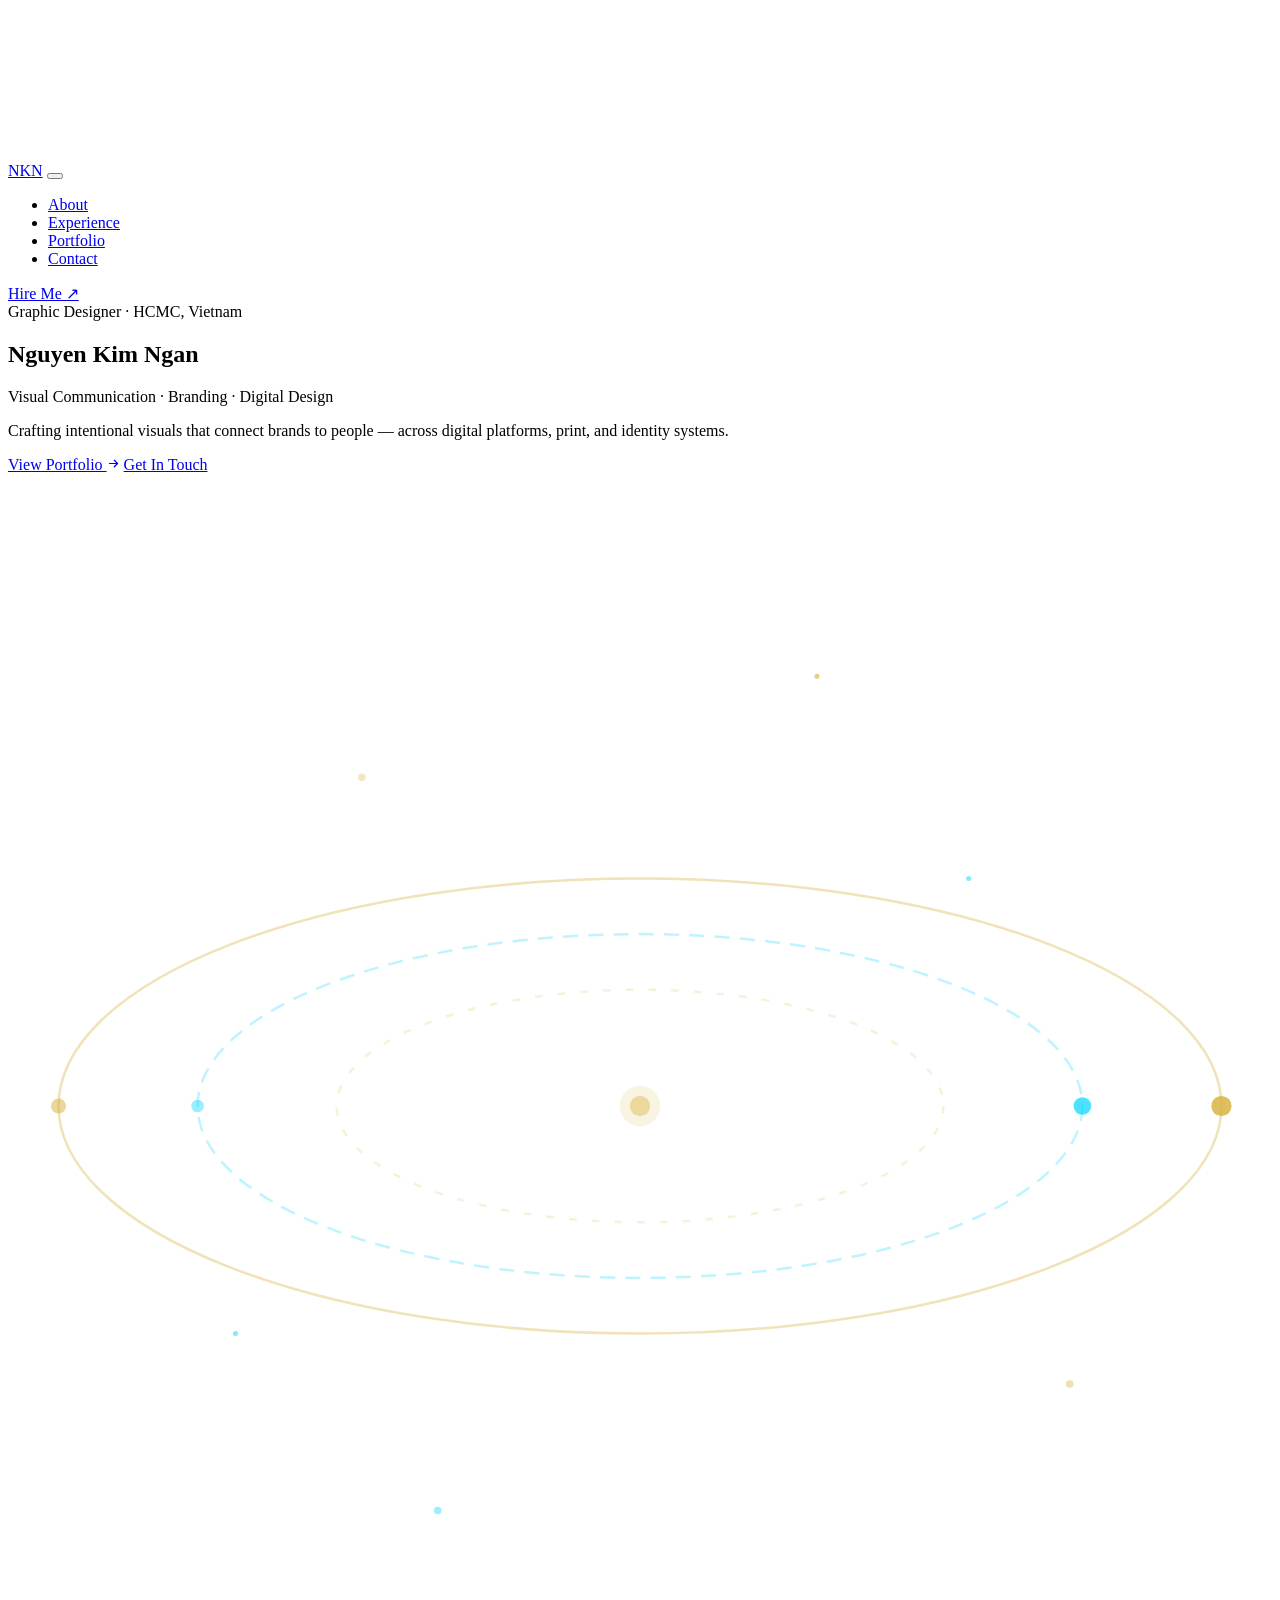
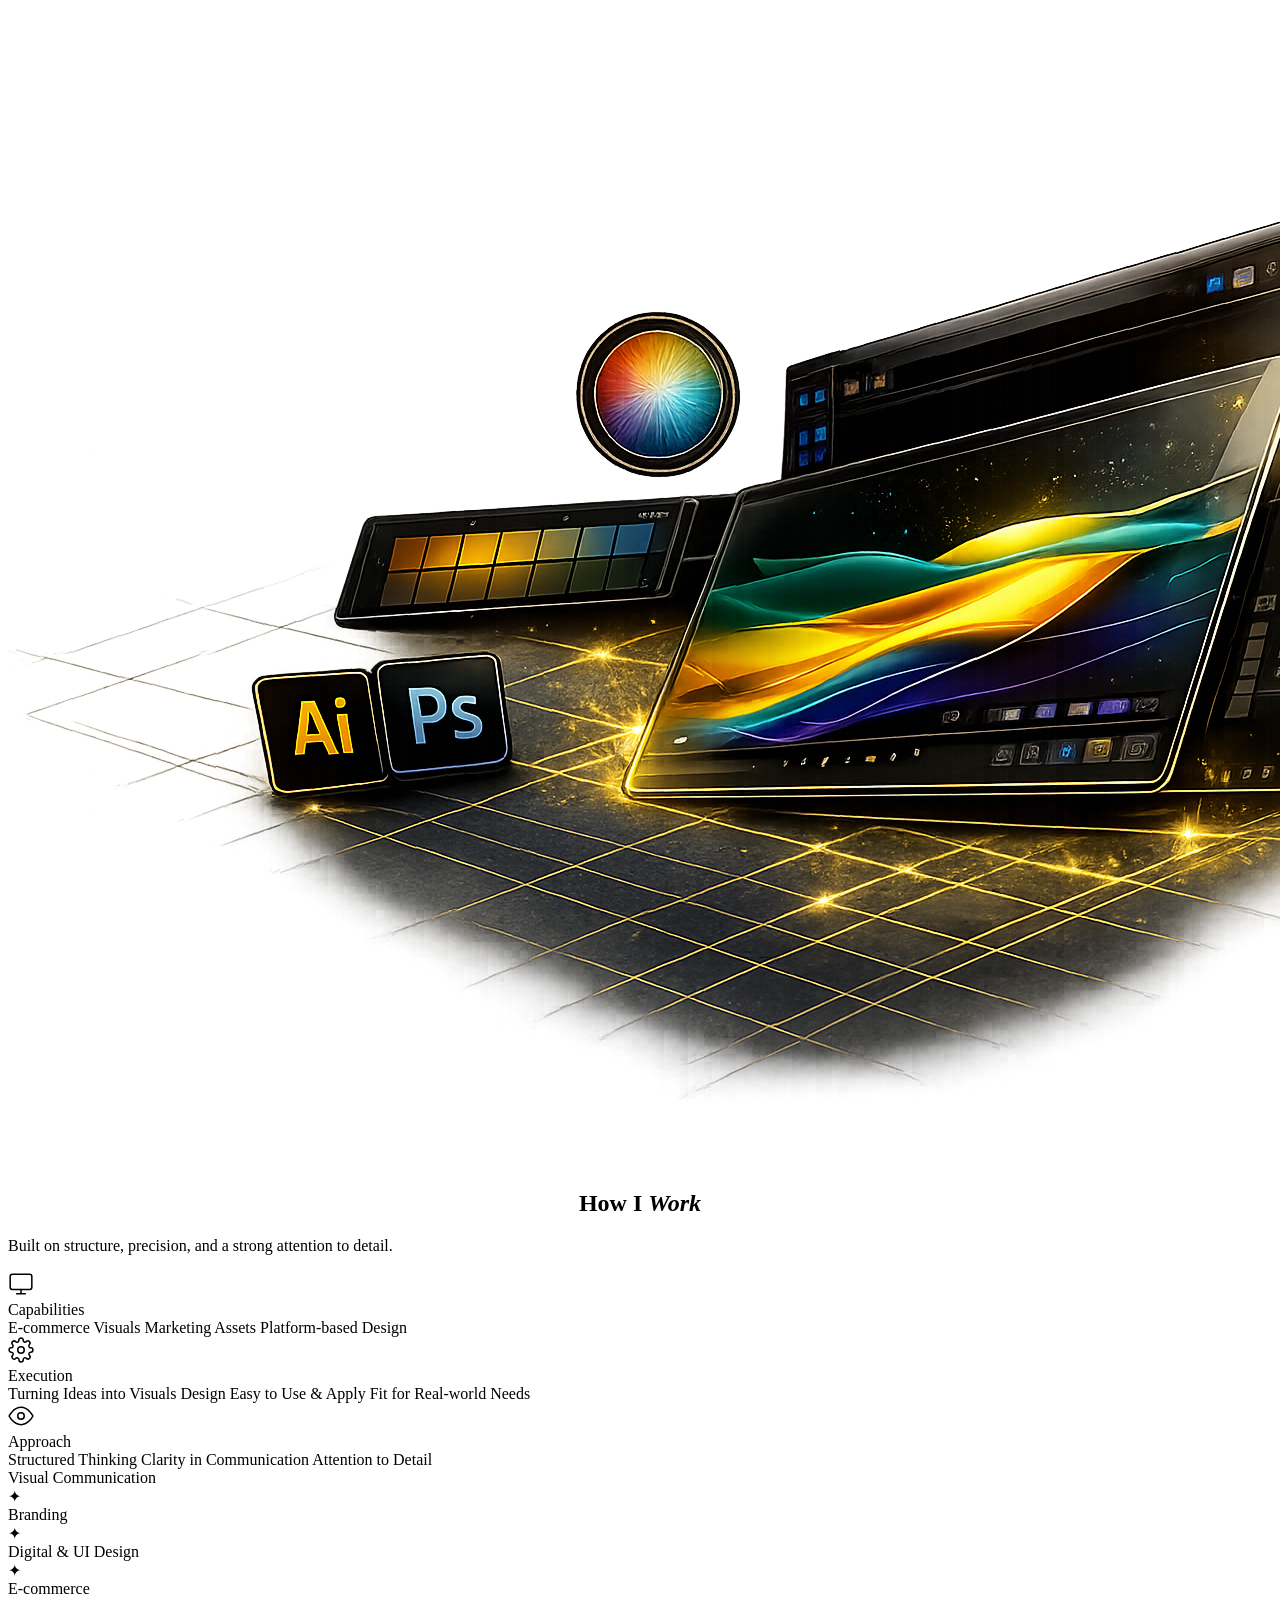
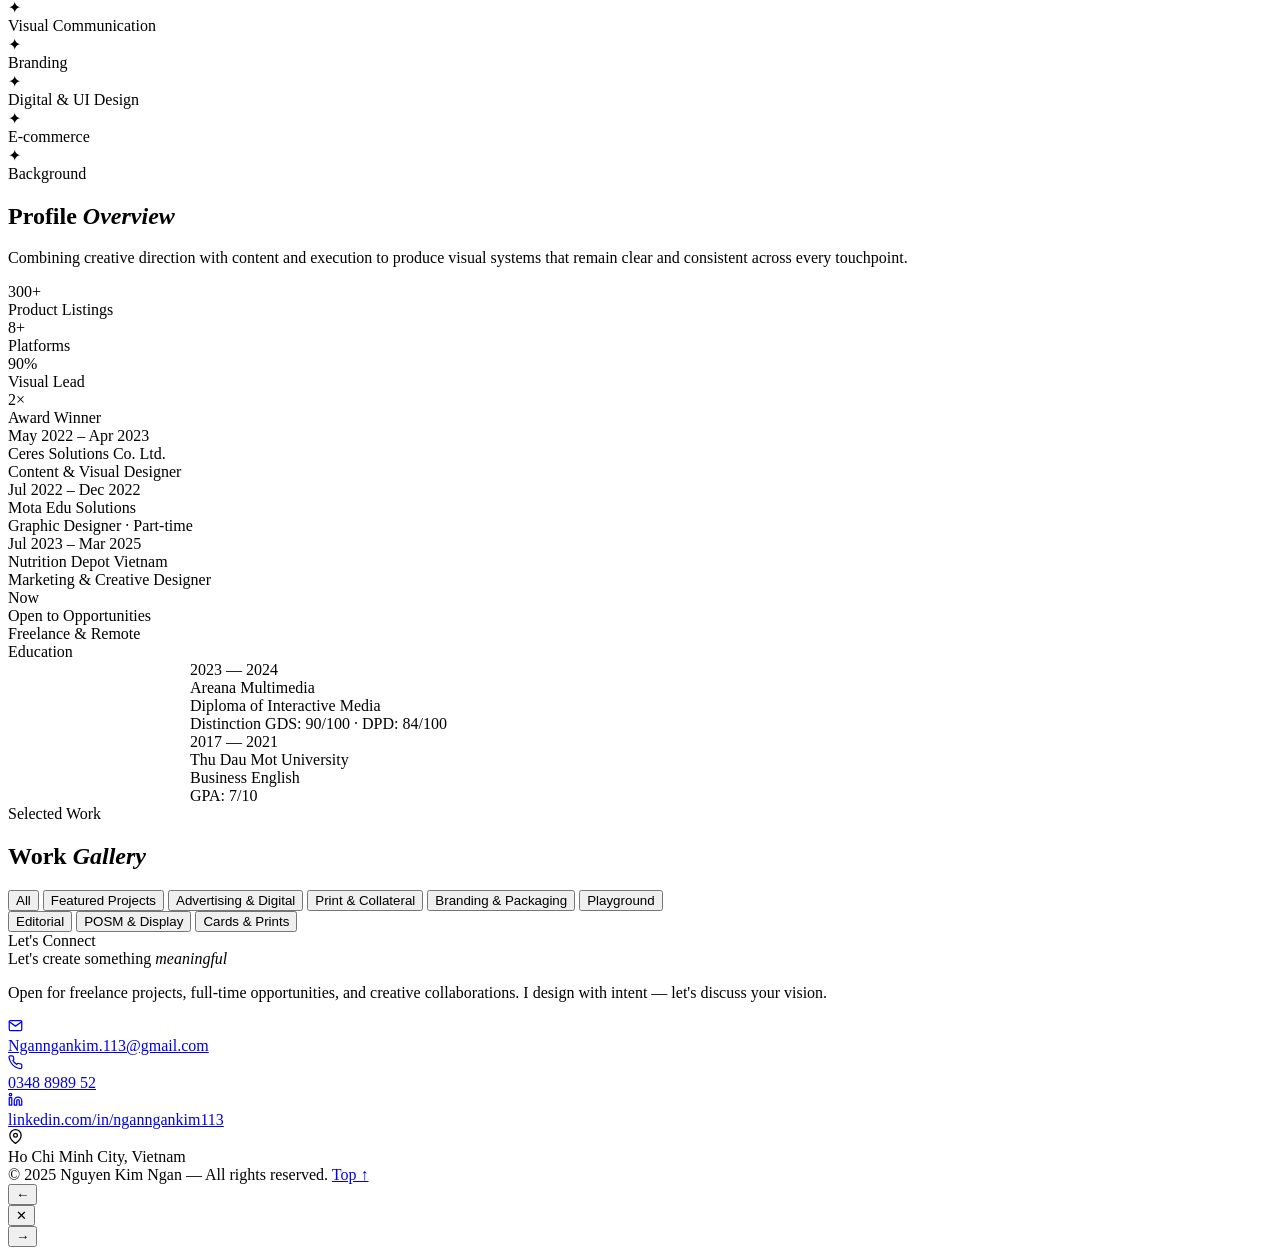
==== commit cc01863a: "update" ====
--- a/index.html
+++ b/index.html
@@ -8,8 +8,8 @@
 <link rel="preconnect" href="https://fonts.gstatic.com" crossorigin>
 <link href="https://fonts.googleapis.com/css2?family=Syne:wght@400;600;700;800&family=DM+Sans:wght@300;400;500&family=Space+Mono:wght@400;700&display=swap" rel="stylesheet">
 <!-- Design tokens phải load TRƯỚC main.css -->
-<link rel="stylesheet" href="Styles/tokens.css">
-<link rel="stylesheet" href="Styles/main.css">
+<link rel="stylesheet" href="styles/tokens.css">
+<link rel="stylesheet" href="styles/main.css">
 </head>
 <body>
 <div id="cursor"></div>
@@ -357,6 +357,6 @@
 <!-- Scripts: thứ tự load quan trọng -->
 <script src="https://cdn.jsdelivr.net/npm/page-flip@2.0.7/dist/js/page-flip.browser.min.js"></script>
 <script src="portfolio-data.js" onerror="window.__noData=true"></script>
-<script src="Js/portfolio.js"></script>
+<script src="js/portfolio.js"></script>
 </body>
 </html>
